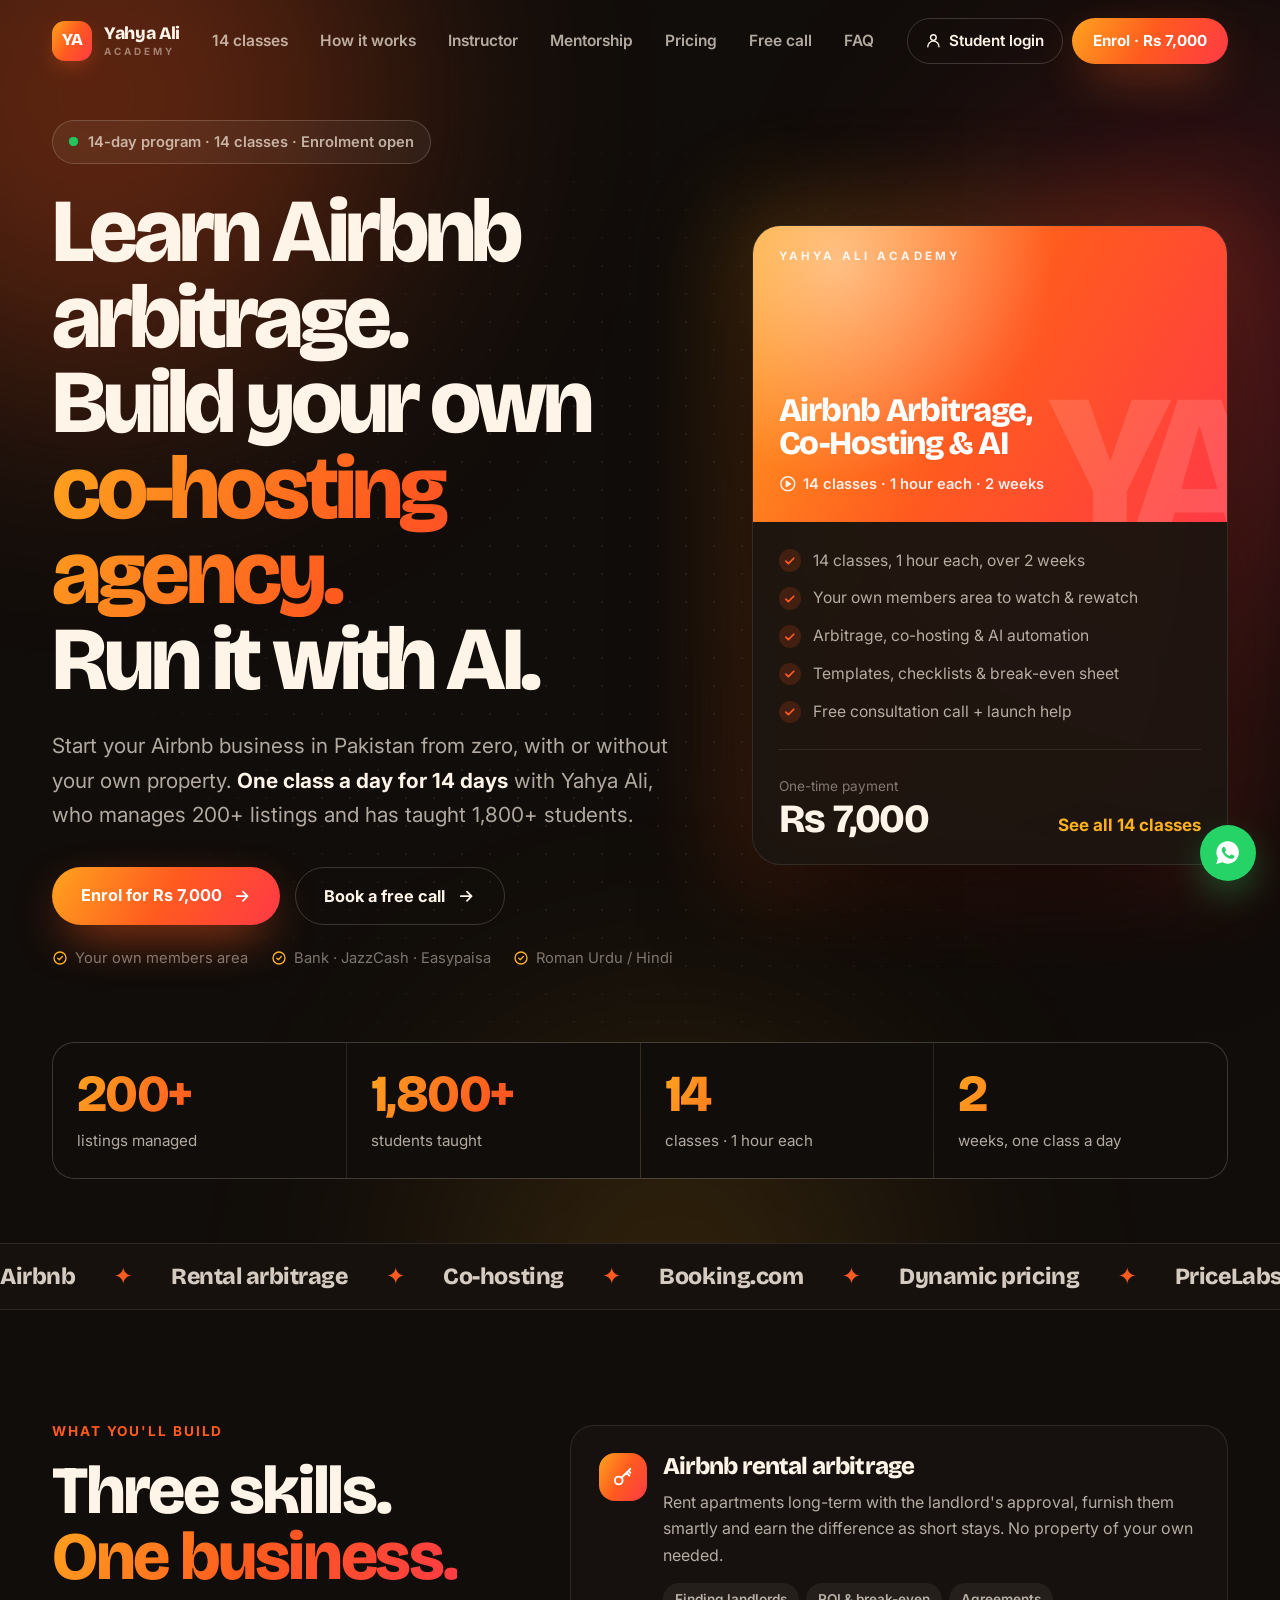
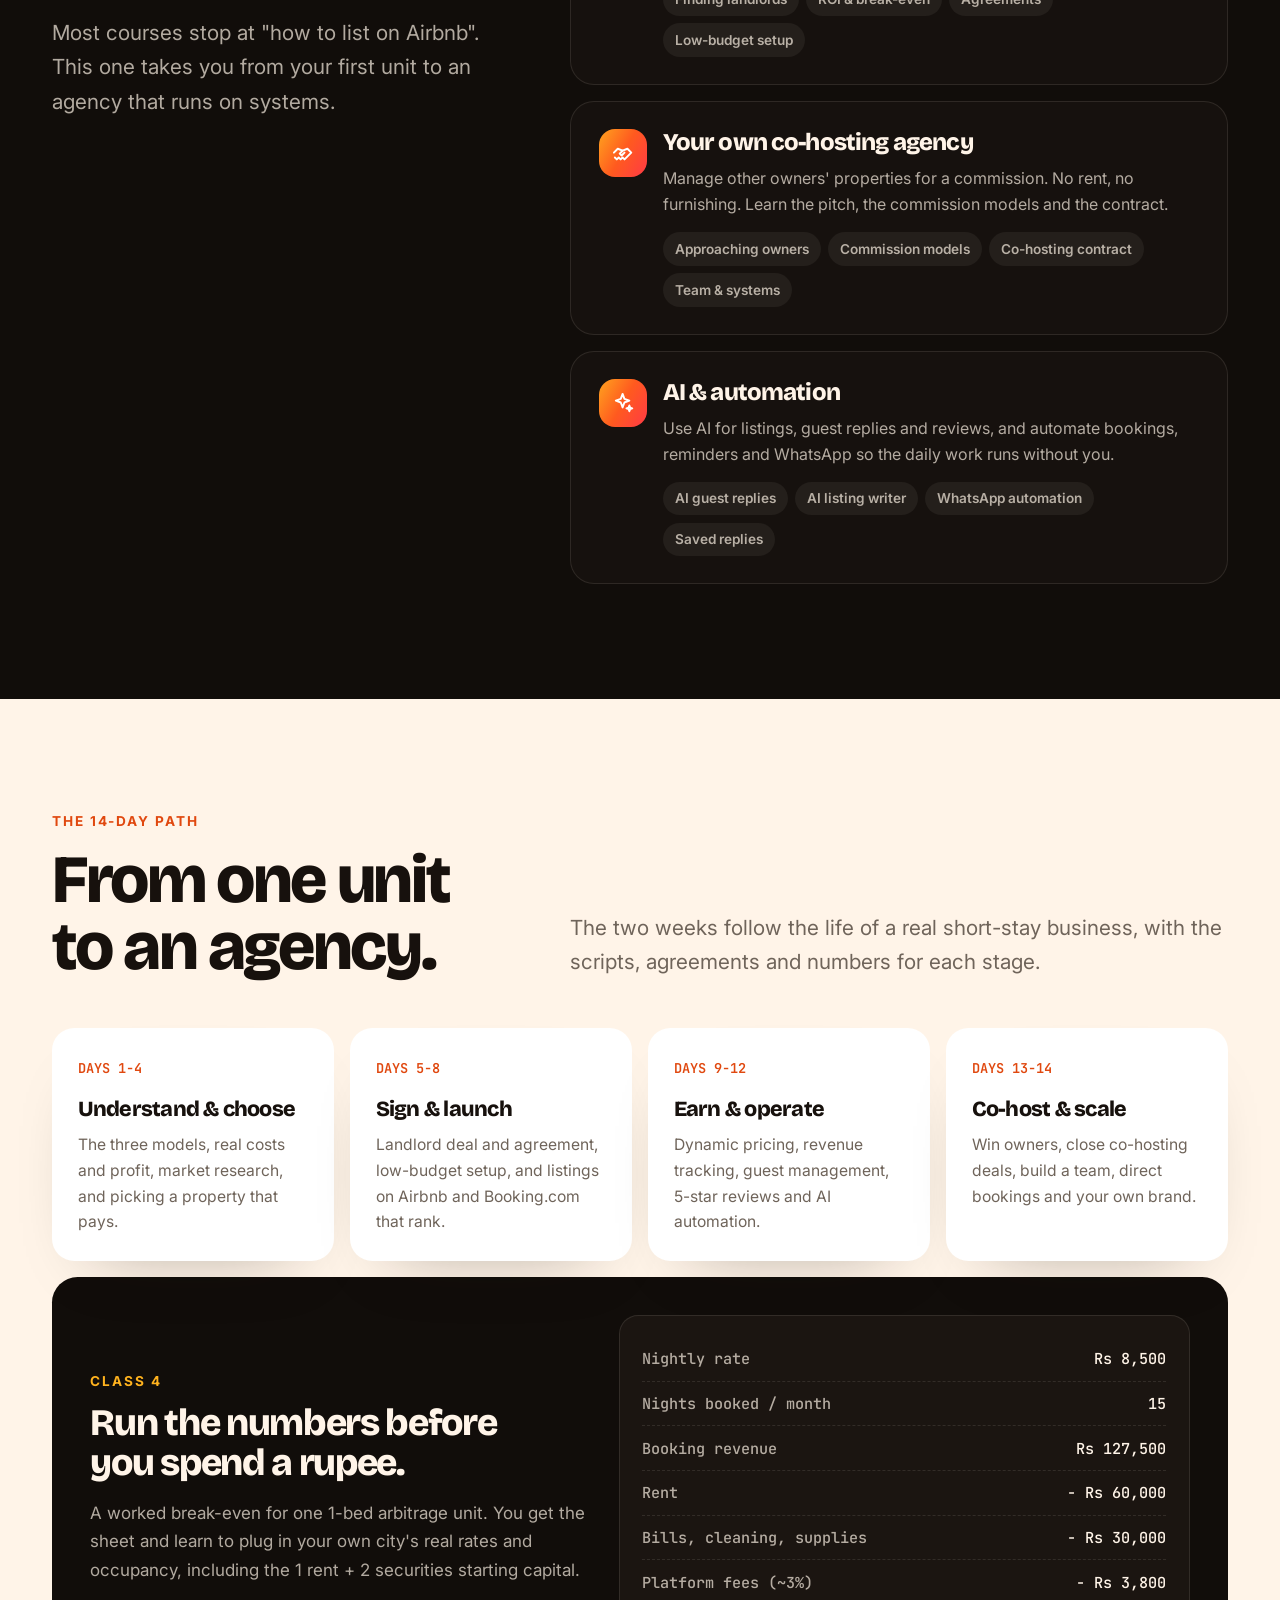
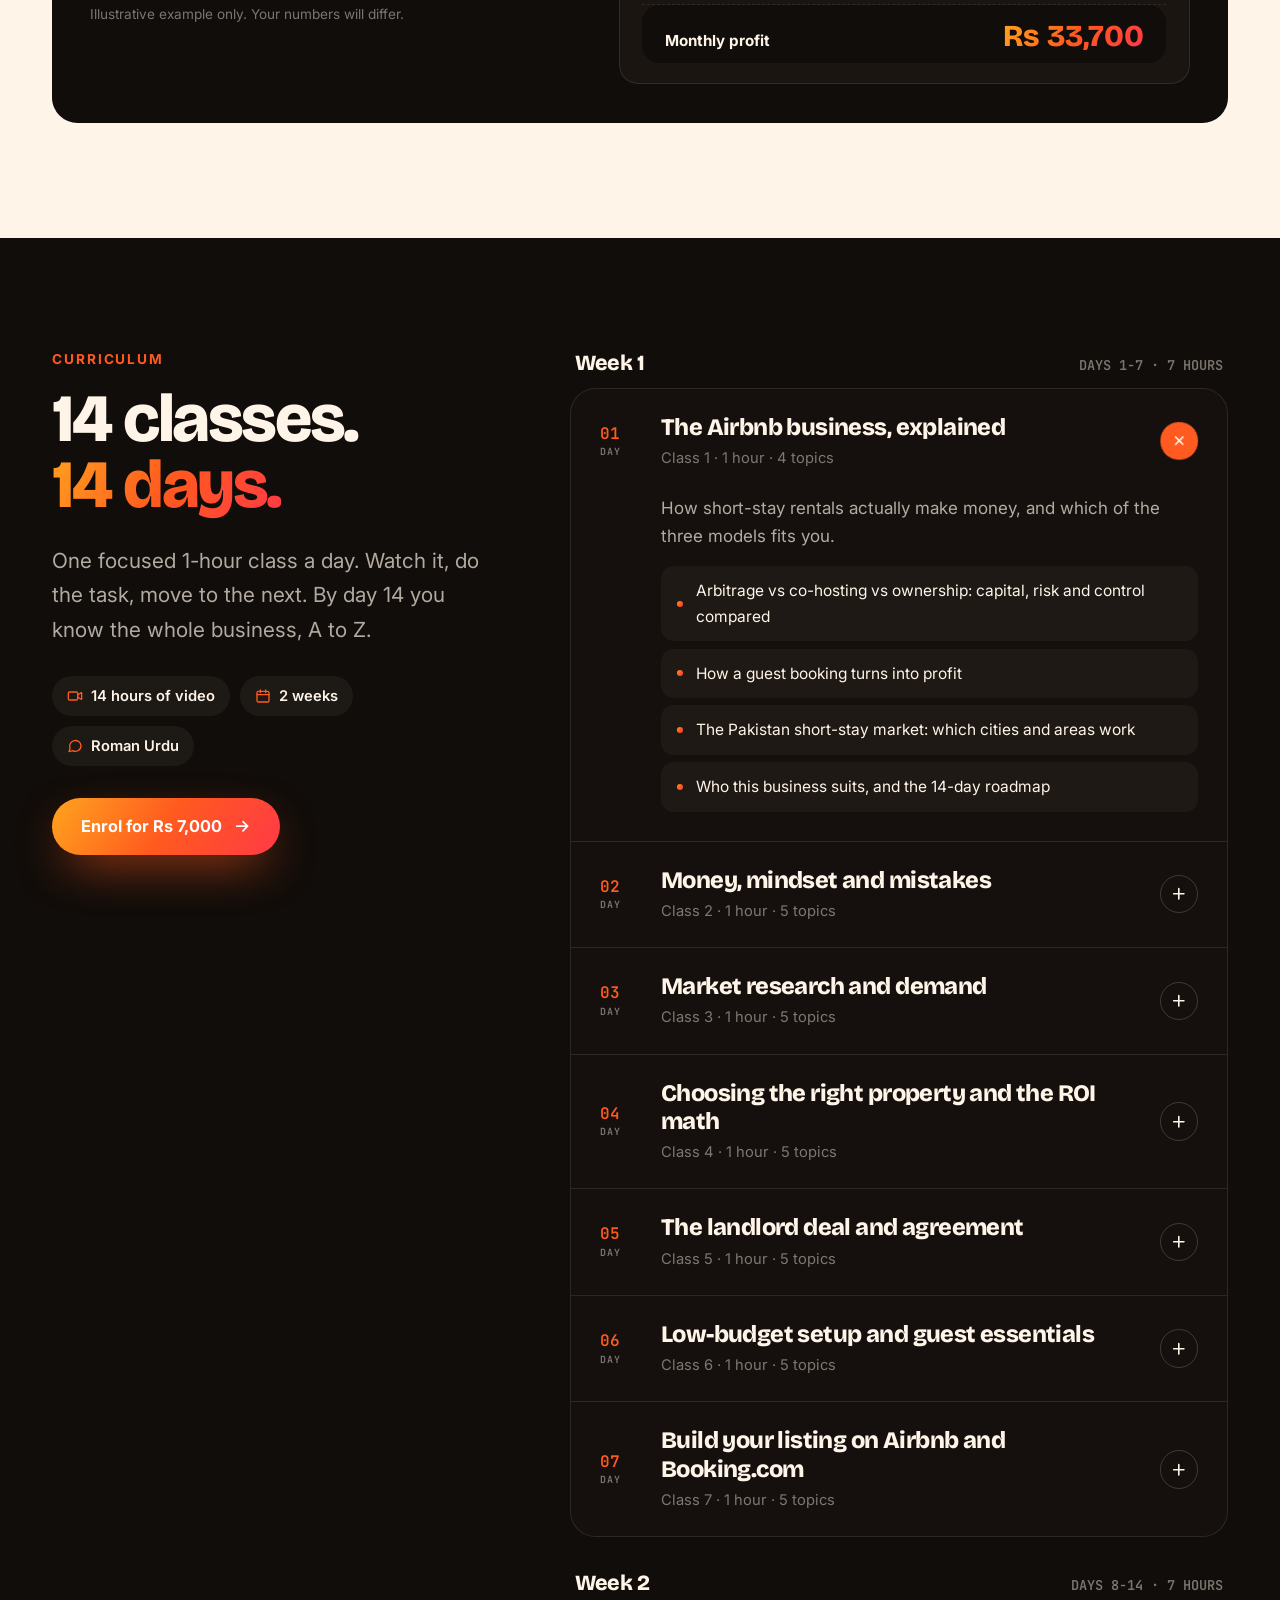
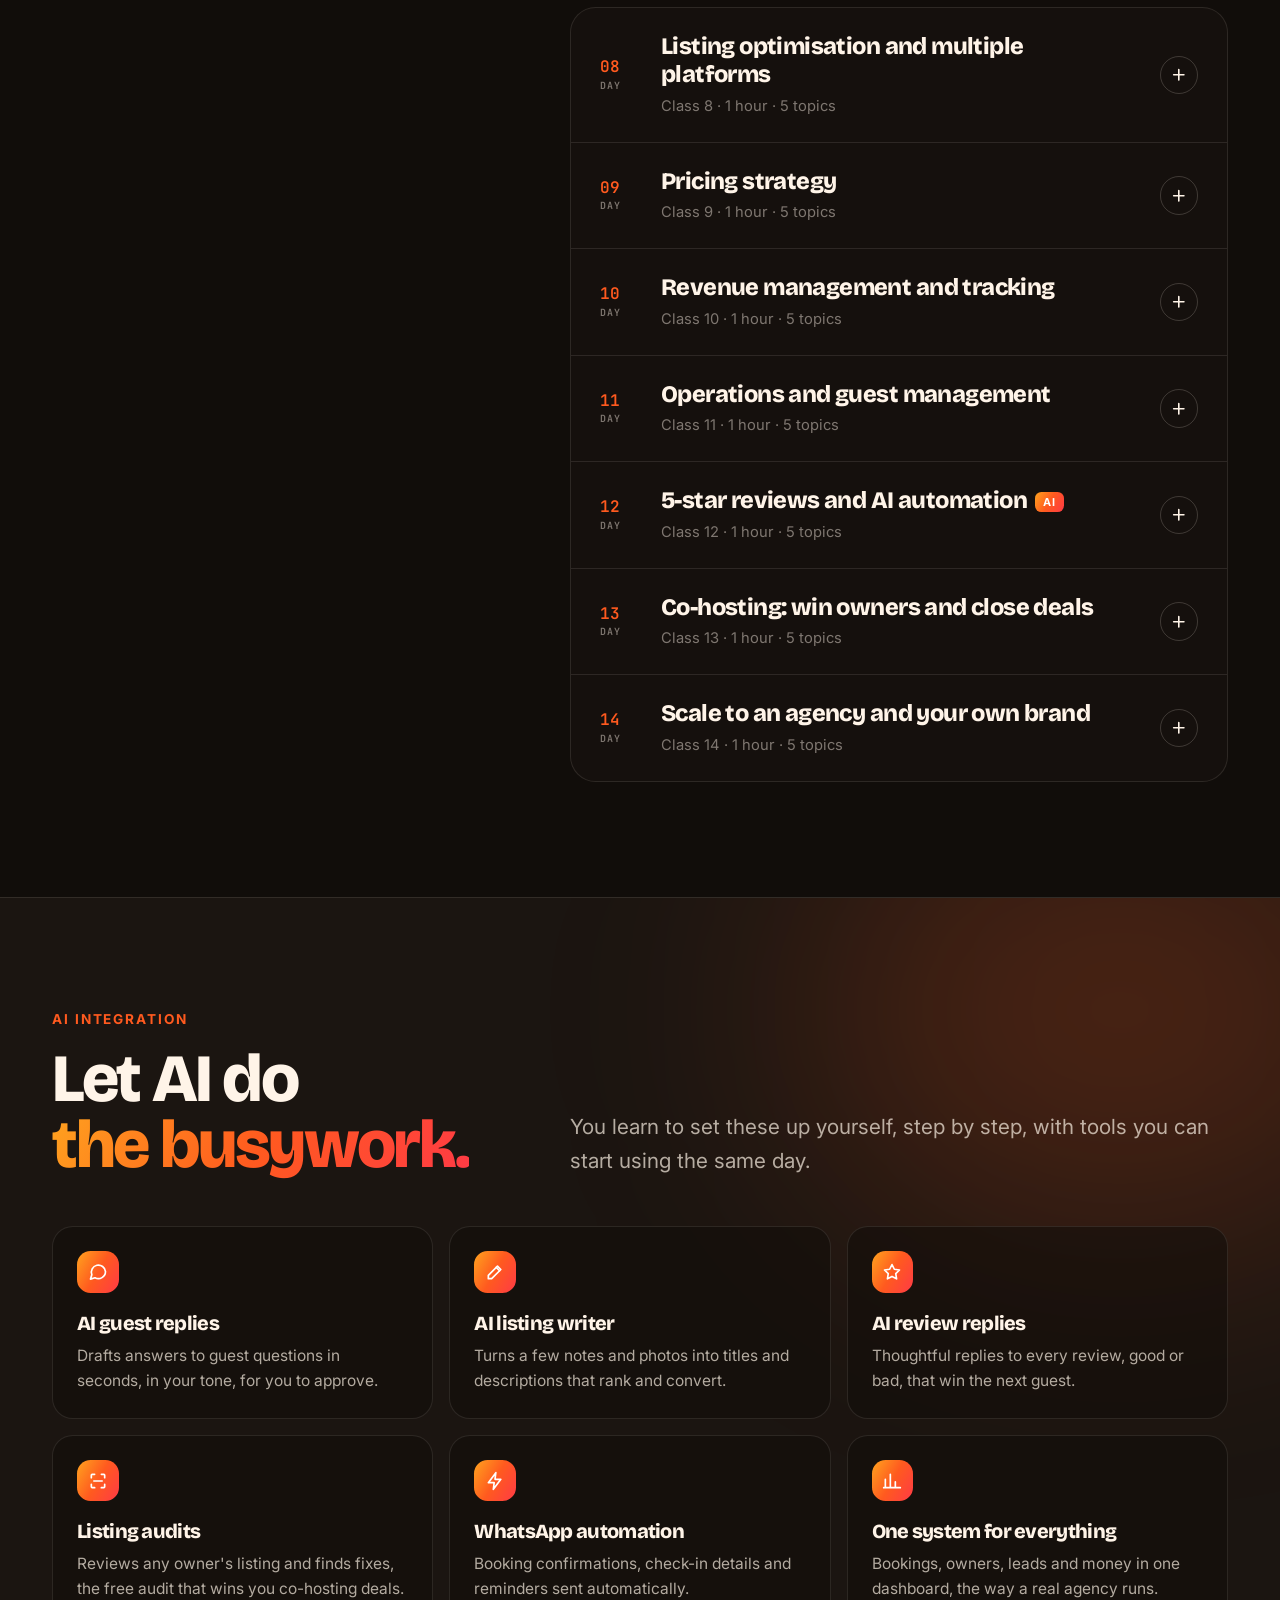
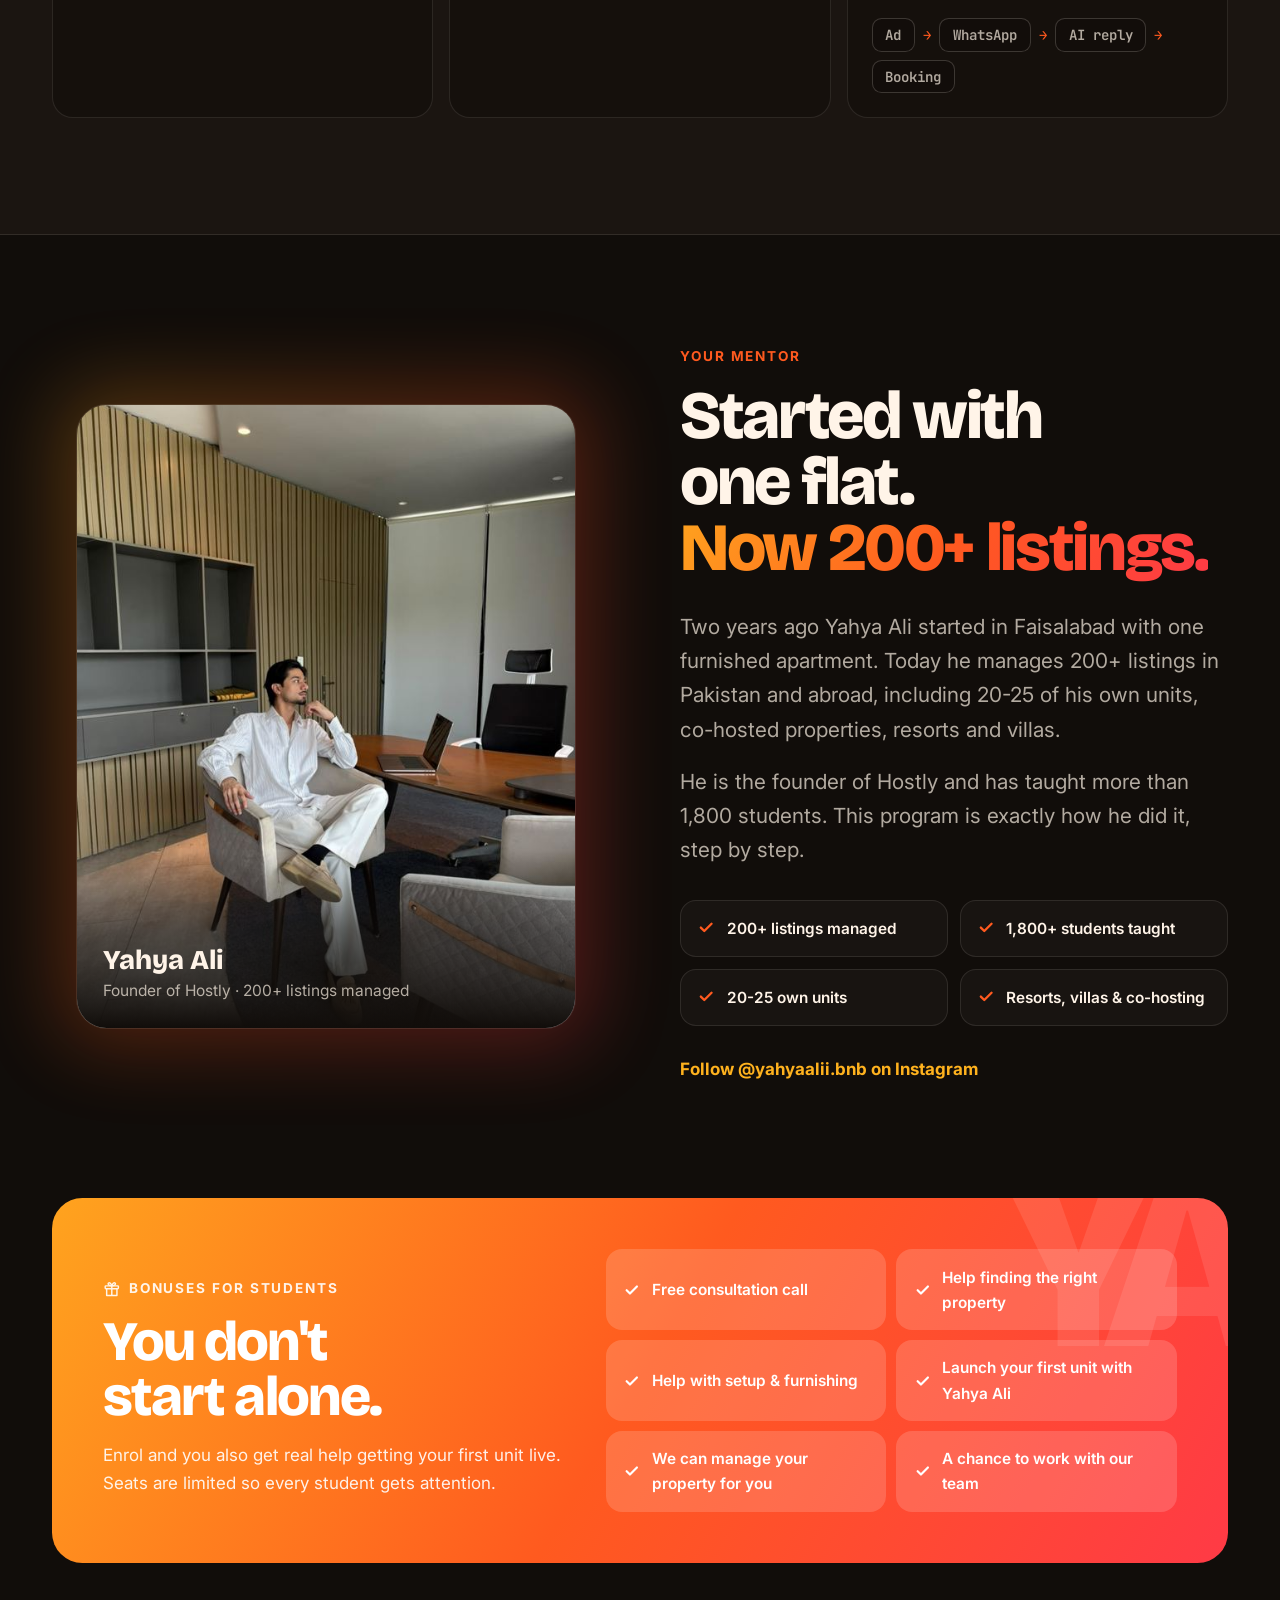
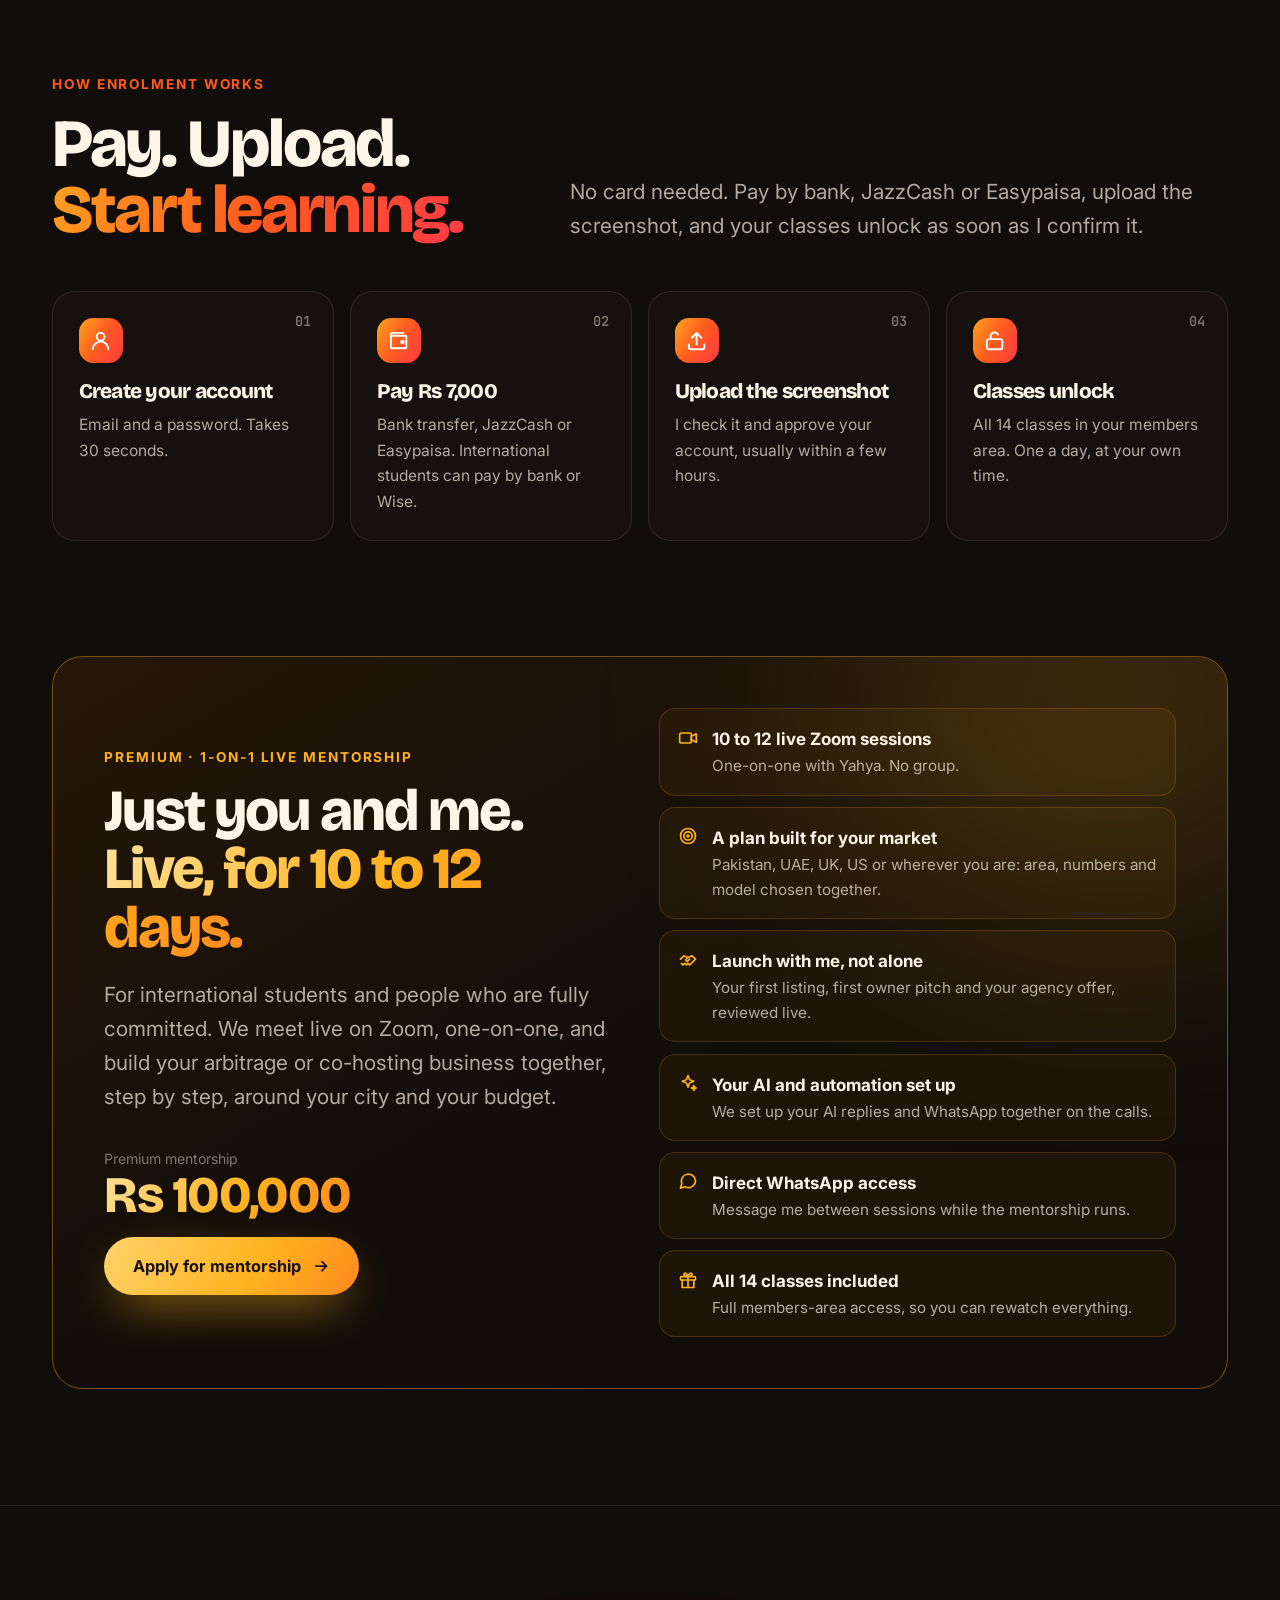
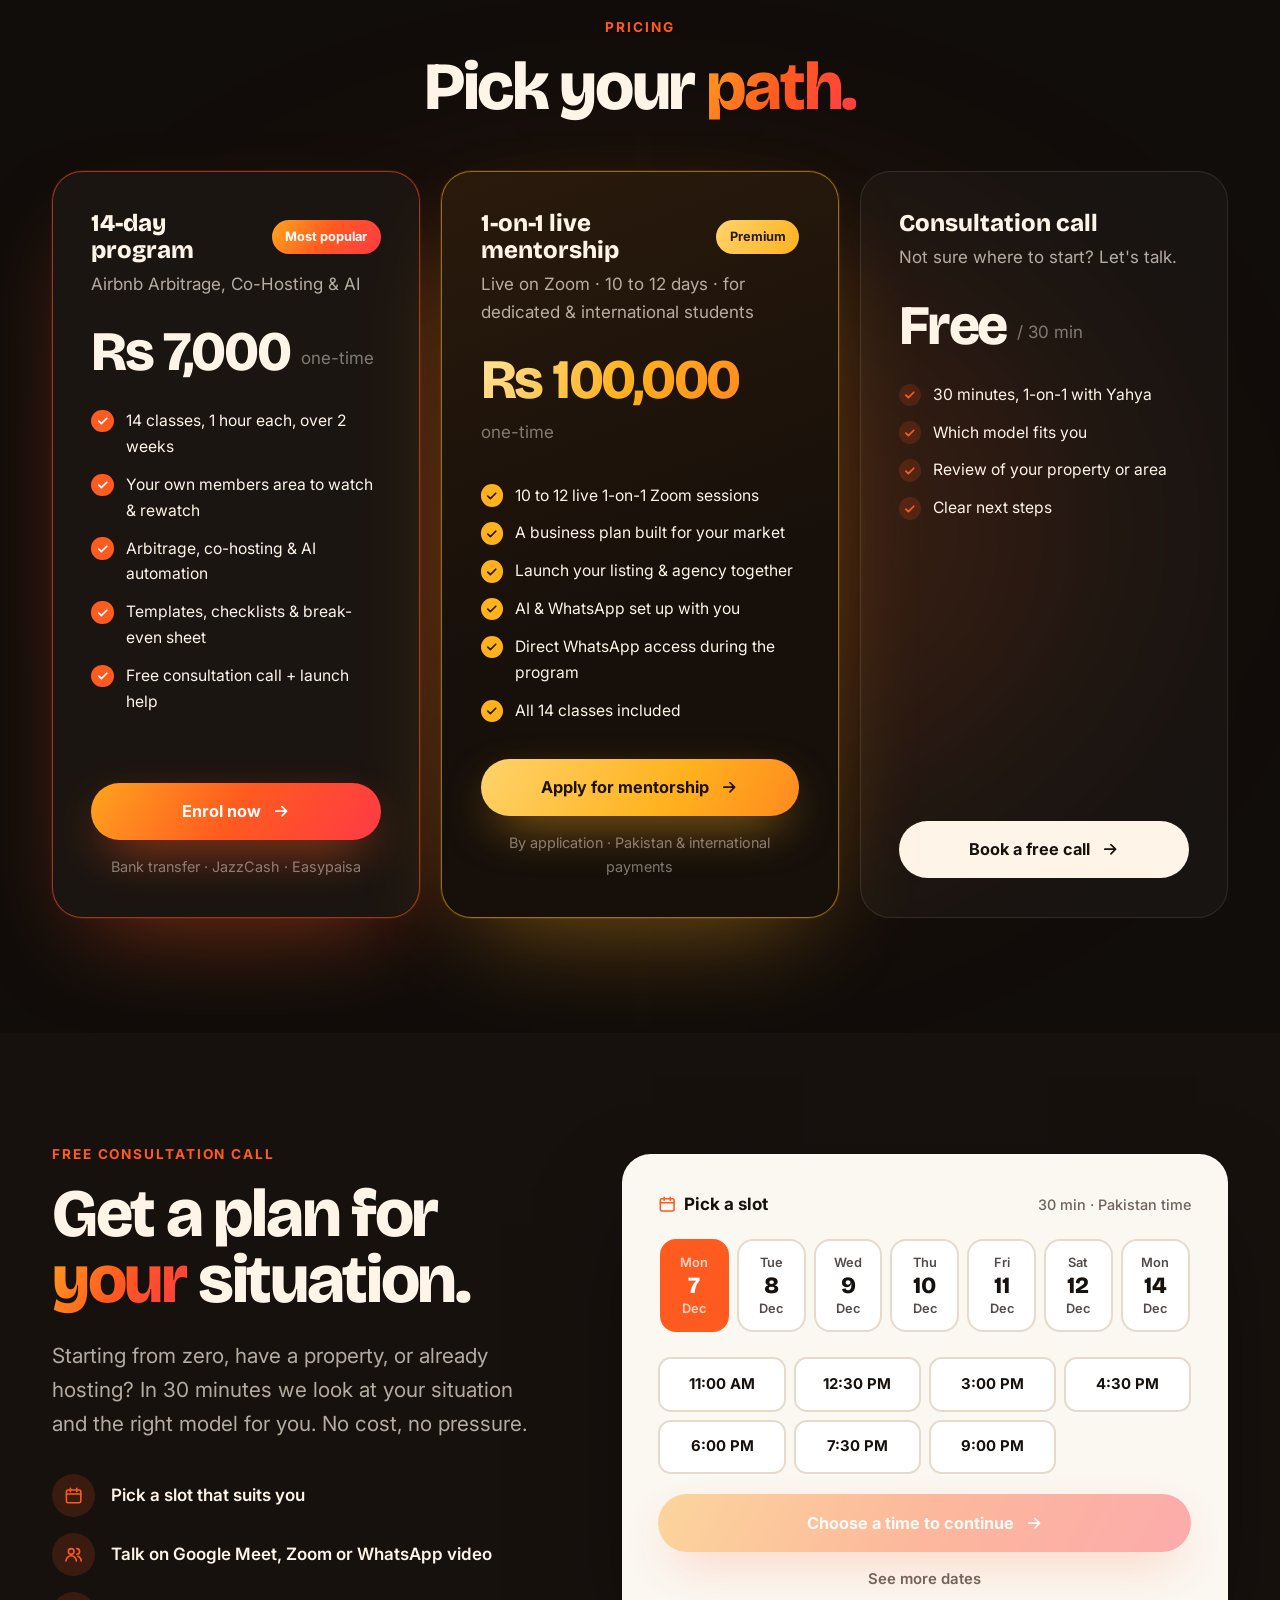
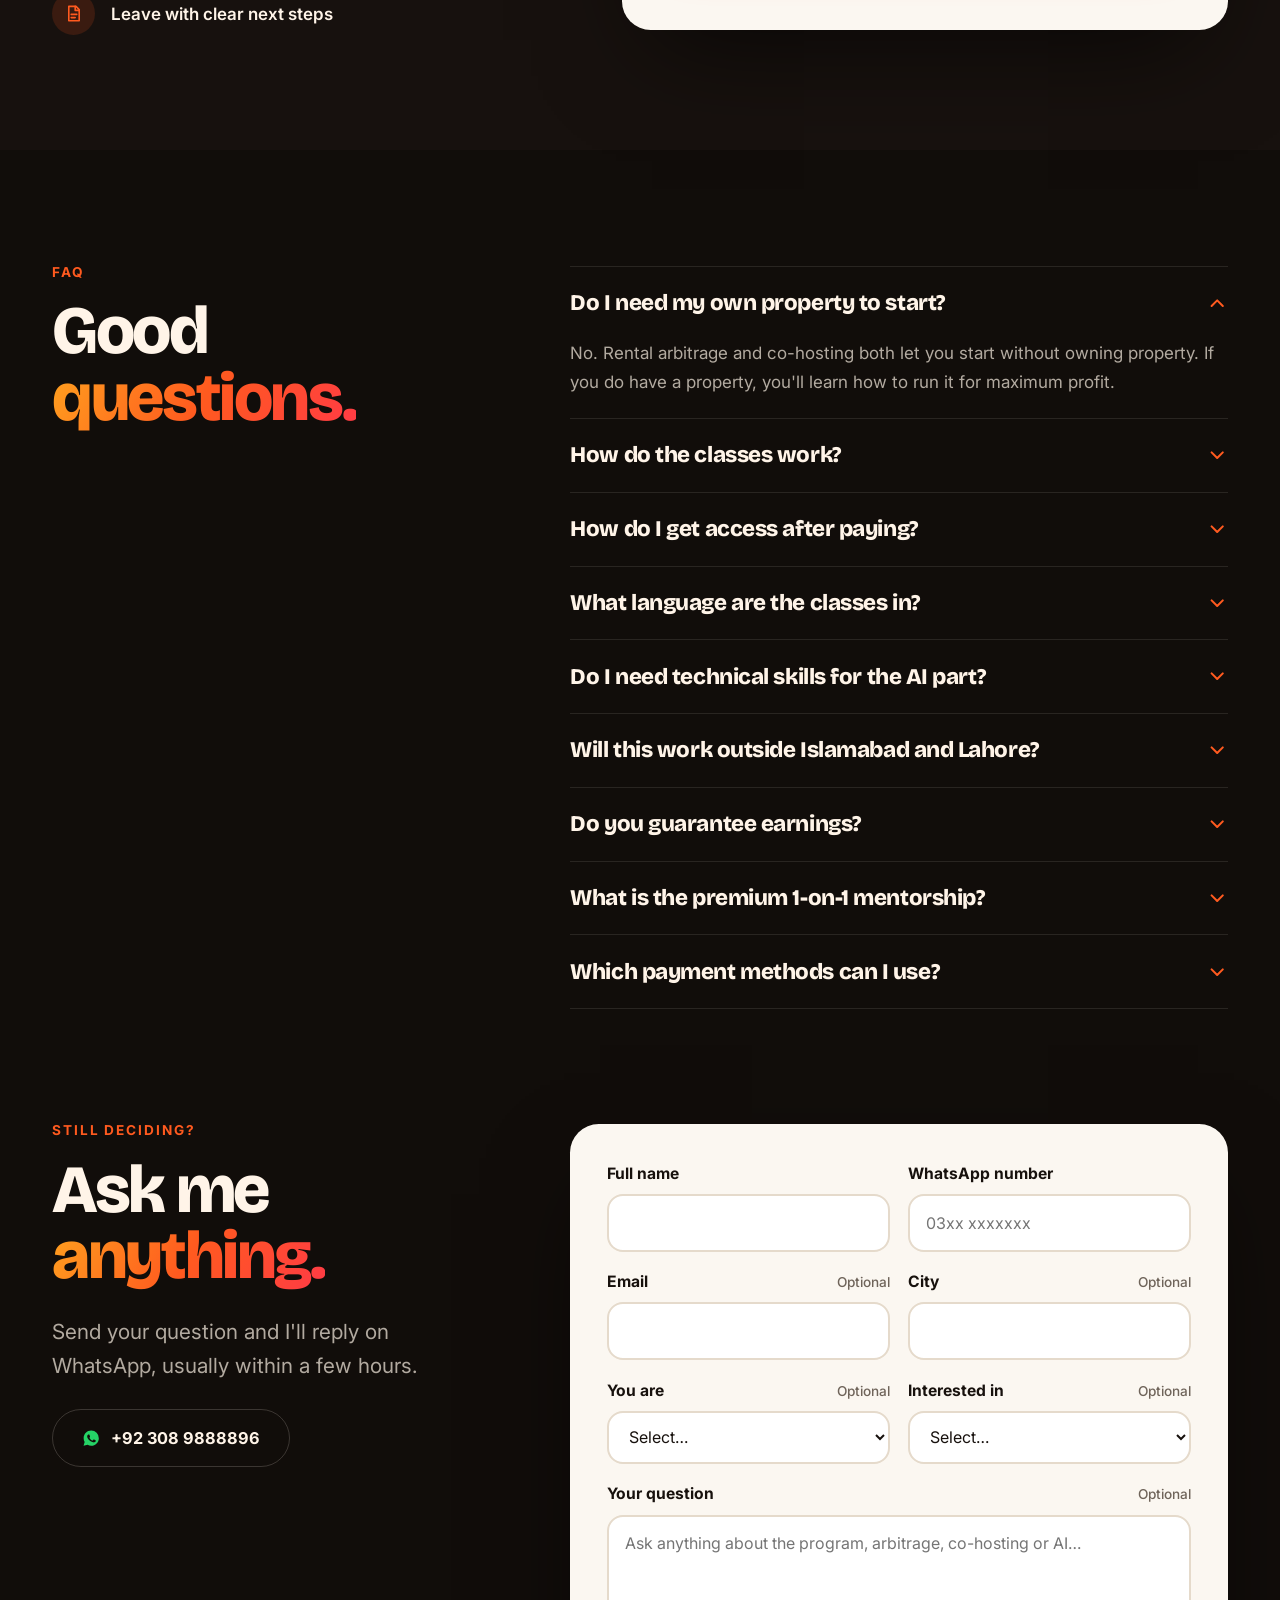
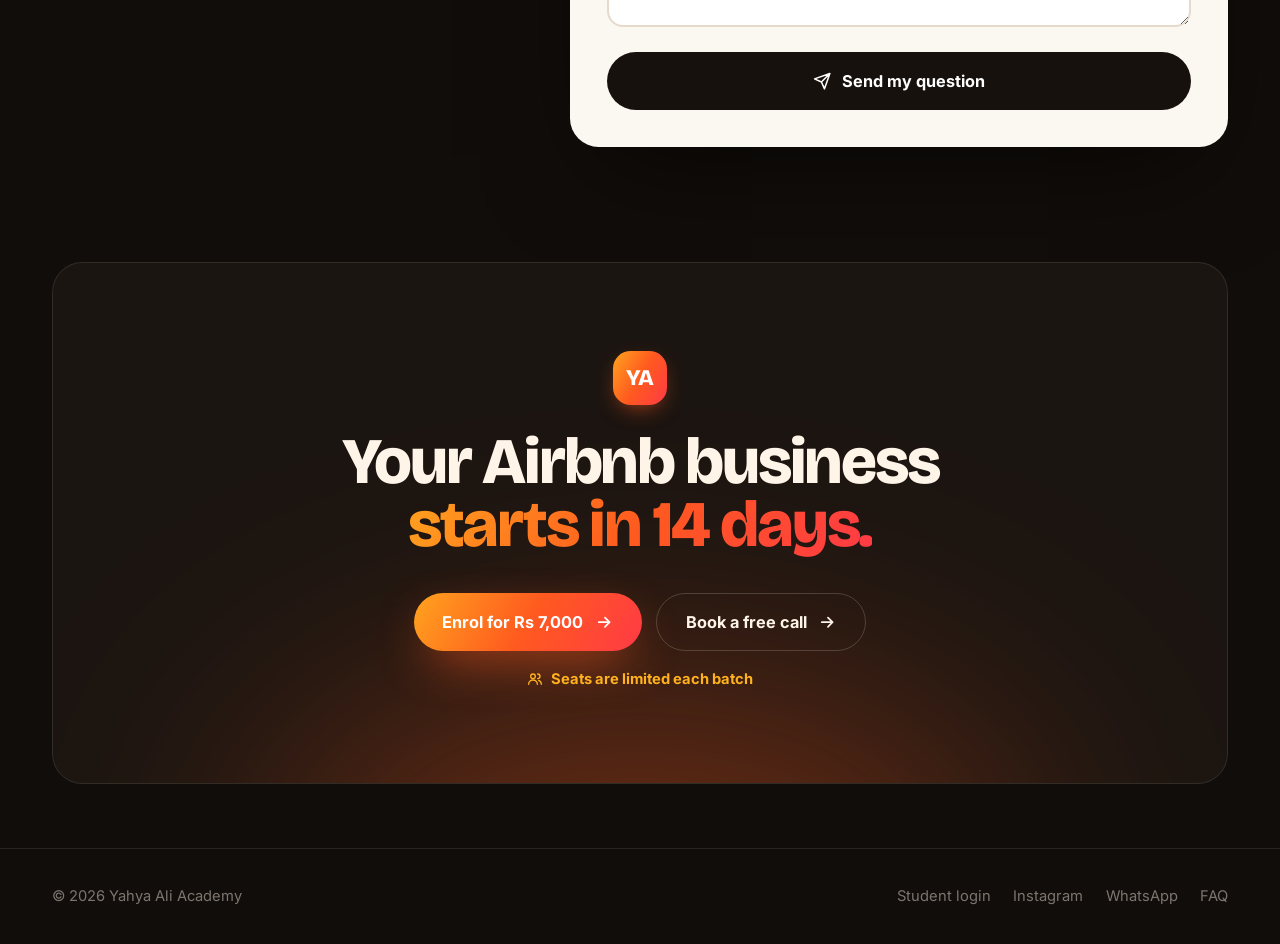
==== index.html @ 82e89401 "Yahya Ali Academy: sales page, student area and admin Co-Authored-By: Claude Opus 5.5 (1M context) <" ====
<!doctype html>
<html lang="en">
<head>
<meta charset="utf-8">
<meta name="viewport" content="width=device-width, initial-scale=1, viewport-fit=cover">
<title>Yahya Ali Academy · Airbnb Arbitrage, Co-Hosting & AI</title>
<meta name="description" content="Learn Airbnb rental arbitrage, build your own co-hosting agency and run it with AI. 14 classes in 14 days with Yahya Ali, who manages 200+ listings and has taught 1,800+ students. Rs 7,000.">
<meta name="theme-color" content="#110d0a">
<meta property="og:title" content="Yahya Ali Academy · Airbnb Arbitrage, Co-Hosting & AI">
<meta property="og:description" content="14 classes in 14 days. Start your Airbnb business from zero, with or without your own property.">
<meta property="og:image" content="assets/img/yahya.jpg">
<link rel="icon" href="data:image/svg+xml,%3Csvg xmlns='http://www.w3.org/2000/svg' viewBox='0 0 64 64'%3E%3Cdefs%3E%3ClinearGradient id='g' x1='0' y1='0' x2='1' y2='1'%3E%3Cstop offset='0' stop-color='%23ffb21e'/%3E%3Cstop offset='.5' stop-color='%23ff5a1f'/%3E%3Cstop offset='1' stop-color='%23ff2d55'/%3E%3C/linearGradient%3E%3C/defs%3E%3Crect width='64' height='64' rx='16' fill='url(%23g)'/%3E%3Ctext x='32' y='42' font-family='Arial' font-weight='800' font-size='28' text-anchor='middle' fill='white'%3EYA%3C/text%3E%3C/svg%3E">
<link rel="preconnect" href="https://fonts.googleapis.com">
<link rel="preconnect" href="https://fonts.gstatic.com" crossorigin>
<link rel="stylesheet" href="https://fonts.googleapis.com/css2?family=Bricolage+Grotesque:opsz,wght@12..96,500;12..96,700;12..96,800&family=Inter:wght@400;500;600;700&family=JetBrains+Mono:wght@500;600&display=swap">
<link rel="stylesheet" href="assets/site.css">
<style>
/* Landing-only additions */
.top-actions{display:flex;align-items:center;gap:.6rem}
.login-link{display:none;align-items:center;gap:.45rem;height:2.9rem;padding:0 1.1rem;border-radius:999px;border:1px solid var(--line-2);font-weight:600;font-size:.95rem;text-decoration:none;color:var(--cream)}
.login-link svg{width:1.05rem;height:1.05rem}
.login-link:hover{border-color:rgba(255,244,232,.5)}
@media(min-width:760px){.login-link{display:inline-flex}}
.cover .cover-img{position:absolute;inset:0;width:100%;height:100%;object-fit:cover;opacity:.32;mix-blend-mode:luminosity}
.seats{display:inline-flex;align-items:center;gap:.5rem;margin-top:1rem;font-weight:700;font-size:.92rem;color:var(--gold)}
.seats svg{width:1rem;height:1rem}

/* Real units gallery */
.gal-sec{padding-block:clamp(4rem,8vw,7rem) 0}
.gal{display:grid;gap:.8rem;margin-top:2.6rem;grid-template-columns:repeat(2,1fr);grid-auto-rows:9.5rem}
@media(min-width:760px){.gal{grid-template-columns:repeat(4,1fr);grid-auto-rows:12rem}}
@media(min-width:1100px){.gal{grid-auto-rows:14rem}}
.gal figure{position:relative;margin:0;overflow:hidden;border-radius:1.2rem;border:1px solid var(--line);background:linear-gradient(135deg,#2a1d14,#1b1511)}
.gal figure::after{content:"";position:absolute;inset:0;background:linear-gradient(to top,rgba(17,13,10,.55),transparent 45%);pointer-events:none}
.gal img{width:100%;height:100%;object-fit:cover;transition:transform 1.2s cubic-bezier(.16,1,.3,1)}
.gal figure:hover img{transform:scale(1.05)}
.gal .big{grid-column:span 2;grid-row:span 2}
.gal .tall{grid-row:span 2}
.gal-note{display:flex;flex-wrap:wrap;gap:.6rem 1.6rem;margin-top:1.4rem;color:var(--cream-faint);font-size:.95rem}
.gal-note span{display:flex;align-items:center;gap:.45rem}
.gal-note svg{width:1rem;height:1rem;color:var(--ember)}

/* How enrolment works */
.flow4{display:grid;gap:1rem;margin-top:3rem;counter-reset:s}
@media(min-width:760px){.flow4{grid-template-columns:repeat(2,1fr)}}
@media(min-width:1100px){.flow4{grid-template-columns:repeat(4,1fr)}}
.flow4 article{position:relative;border:1px solid var(--line);border-radius:1.4rem;padding:1.6rem;background:rgba(27,21,17,.6)}
.flow4 .ico{width:2.8rem;height:2.8rem;border-radius:.9rem}
.flow4 .k{position:absolute;right:1.4rem;top:1.4rem;font:600 .85rem/1 var(--mono);color:var(--cream-faint)}
.flow4 h3{margin-top:1.1rem;font-size:1.3rem;line-height:1.15}
.flow4 p{margin-top:.5rem;color:var(--cream-dim);font-size:.97rem}

/* 14-class curriculum */
.week-h{display:flex;align-items:baseline;justify-content:space-between;gap:1rem;margin:0 0 .8rem;padding:0 .3rem}
.week-h b{font:800 1.35rem/1 var(--display);letter-spacing:-.02em}
.week-h span{font:600 .85rem/1 var(--mono);color:var(--cream-faint)}
.mods+.week-h{margin-top:2.2rem}
.mod-n small{display:block;margin-top:.35rem;font:600 .62rem/1 var(--mono);letter-spacing:.08em;color:var(--cream-faint)}

.plan .amt .free{font:800 clamp(2.7rem,2.2rem + 1.6vw,3.7rem)/.95 var(--display);letter-spacing:-.04em}
</style>
</head>
<body>
<svg width="0" height="0" style="position:absolute" aria-hidden="true">
  <symbol id="i-arrow" viewBox="0 0 24 24" fill="none" stroke="currentColor" stroke-width="2.2" stroke-linecap="round" stroke-linejoin="round"><path d="M5 12h14M13 6l6 6-6 6"/></symbol>
  <symbol id="i-left" viewBox="0 0 24 24" fill="none" stroke="currentColor" stroke-width="2.2" stroke-linecap="round" stroke-linejoin="round"><path d="M19 12H5M11 18l-6-6 6-6"/></symbol>
  <symbol id="i-check" viewBox="0 0 24 24" fill="none" stroke="currentColor" stroke-width="3" stroke-linecap="round" stroke-linejoin="round"><path d="M5 12.5l4.5 4.5L19 7.5"/></symbol>
  <symbol id="i-badge" viewBox="0 0 24 24" fill="none" stroke="currentColor" stroke-width="2" stroke-linecap="round" stroke-linejoin="round"><circle cx="12" cy="12" r="9"/><path d="M8.5 12.2l2.4 2.4 4.6-4.8"/></symbol>
  <symbol id="i-play" viewBox="0 0 24 24" fill="none" stroke="currentColor" stroke-width="2" stroke-linecap="round" stroke-linejoin="round"><circle cx="12" cy="12" r="9.5"/><path d="M10 8.5l5.5 3.5-5.5 3.5z" fill="currentColor"/></symbol>
  <symbol id="i-plus" viewBox="0 0 24 24" fill="none" stroke="currentColor" stroke-width="2.2" stroke-linecap="round"><path d="M12 5v14M5 12h14"/></symbol>
  <symbol id="i-down" viewBox="0 0 24 24" fill="none" stroke="currentColor" stroke-width="2.2" stroke-linecap="round" stroke-linejoin="round"><path d="M6 9l6 6 6-6"/></symbol>
  <symbol id="i-x" viewBox="0 0 24 24" fill="none" stroke="currentColor" stroke-width="2.2" stroke-linecap="round"><path d="M6 6l12 12M18 6L6 18"/></symbol>
  <symbol id="i-key" viewBox="0 0 24 24" fill="none" stroke="currentColor" stroke-width="2" stroke-linecap="round" stroke-linejoin="round"><circle cx="8" cy="15" r="4"/><path d="M10.8 12.2L20 3M16 7l3 3M18 5l2 2"/></symbol>
  <symbol id="i-hand" viewBox="0 0 24 24" fill="none" stroke="currentColor" stroke-width="2" stroke-linecap="round" stroke-linejoin="round"><path d="M3 11l4-4 5 2 5-2 4 4-7 7-2-2-2 2-2-2-2 2-2-2"/><path d="M12 9l-3 3 2 2 3-3"/></symbol>
  <symbol id="i-spark" viewBox="0 0 24 24" fill="none" stroke="currentColor" stroke-width="2" stroke-linecap="round" stroke-linejoin="round"><path d="M12 3l1.9 5.1L19 10l-5.1 1.9L12 17l-1.9-5.1L5 10l5.1-1.9z"/><path d="M19 15l.8 2.2L22 18l-2.2.8L19 21l-.8-2.2L16 18l2.2-.8z"/></symbol>
  <symbol id="i-chat" viewBox="0 0 24 24" fill="none" stroke="currentColor" stroke-width="2" stroke-linecap="round" stroke-linejoin="round"><path d="M21 11.5a8.5 8.5 0 01-12.6 7.4L3 20.5l1.6-5.2A8.5 8.5 0 1121 11.5z"/></symbol>
  <symbol id="i-pen" viewBox="0 0 24 24" fill="none" stroke="currentColor" stroke-width="2" stroke-linecap="round" stroke-linejoin="round"><path d="M4 20h4L19 9l-4-4L4 16z"/><path d="M13.5 6.5l4 4"/></symbol>
  <symbol id="i-scan" viewBox="0 0 24 24" fill="none" stroke="currentColor" stroke-width="2" stroke-linecap="round" stroke-linejoin="round"><path d="M4 8V5a1 1 0 011-1h3M16 4h3a1 1 0 011 1v3M20 16v3a1 1 0 01-1 1h-3M8 20H5a1 1 0 01-1-1v-3"/><path d="M7 12h10"/></symbol>
  <symbol id="i-target" viewBox="0 0 24 24" fill="none" stroke="currentColor" stroke-width="2" stroke-linecap="round" stroke-linejoin="round"><circle cx="12" cy="12" r="9"/><circle cx="12" cy="12" r="5"/><circle cx="12" cy="12" r="1.2" fill="currentColor"/></symbol>
  <symbol id="i-chart" viewBox="0 0 24 24" fill="none" stroke="currentColor" stroke-width="2" stroke-linecap="round" stroke-linejoin="round"><path d="M4 20V10M10 20V4M16 20v-7M22 20H2"/></symbol>
  <symbol id="i-bolt" viewBox="0 0 24 24" fill="none" stroke="currentColor" stroke-width="2" stroke-linecap="round" stroke-linejoin="round"><path d="M13 2L4 14h7l-1 8 9-12h-7z"/></symbol>
  <symbol id="i-cal" viewBox="0 0 24 24" fill="none" stroke="currentColor" stroke-width="2" stroke-linecap="round" stroke-linejoin="round"><rect x="3" y="5" width="18" height="16" rx="2"/><path d="M3 10h18M8 3v4M16 3v4"/></symbol>
  <symbol id="i-users" viewBox="0 0 24 24" fill="none" stroke="currentColor" stroke-width="2" stroke-linecap="round" stroke-linejoin="round"><circle cx="9" cy="8" r="3.5"/><path d="M2.5 20a6.5 6.5 0 0113 0M16 4.5a3.5 3.5 0 010 7M21.5 20a6.5 6.5 0 00-4-6"/></symbol>
  <symbol id="i-note" viewBox="0 0 24 24" fill="none" stroke="currentColor" stroke-width="2" stroke-linecap="round" stroke-linejoin="round"><path d="M6 3h9l4 4v14H6z"/><path d="M14 3v5h5M9 13h7M9 17h5"/></symbol>
  <symbol id="i-gift" viewBox="0 0 24 24" fill="none" stroke="currentColor" stroke-width="2" stroke-linecap="round" stroke-linejoin="round"><rect x="3" y="8" width="18" height="4" rx="1"/><path d="M5 12v9h14v-9M12 8v13M12 8S10.5 3 8 4s0 4 4 4zm0 0s1.5-5 4-4 0 4-4 4z"/></symbol>
  <symbol id="i-video" viewBox="0 0 24 24" fill="none" stroke="currentColor" stroke-width="2" stroke-linecap="round" stroke-linejoin="round"><rect x="2" y="6" width="14" height="12" rx="2"/><path d="M16 10l6-3v10l-6-3z"/></symbol>
  <symbol id="i-layers" viewBox="0 0 24 24" fill="none" stroke="currentColor" stroke-width="2" stroke-linecap="round" stroke-linejoin="round"><path d="M12 3l9 5-9 5-9-5z"/><path d="M3 13l9 5 9-5"/></symbol>
  <symbol id="i-inf" viewBox="0 0 24 24" fill="none" stroke="currentColor" stroke-width="2.2" stroke-linecap="round" stroke-linejoin="round"><path d="M12 12c-2-2.7-3.6-4-5.5-4a4 4 0 000 8c1.9 0 3.5-1.3 5.5-4zm0 0c2 2.7 3.6 4 5.5 4a4 4 0 000-8c-1.9 0-3.5 1.3-5.5 4z"/></symbol>
  <symbol id="i-bank" viewBox="0 0 24 24" fill="none" stroke="currentColor" stroke-width="2" stroke-linecap="round" stroke-linejoin="round"><path d="M3 10l9-6 9 6M5 10v8M9.5 10v8M14.5 10v8M19 10v8M3 21h18"/></symbol>
  <symbol id="i-phone" viewBox="0 0 24 24" fill="none" stroke="currentColor" stroke-width="2" stroke-linecap="round" stroke-linejoin="round"><rect x="6" y="2.5" width="12" height="19" rx="2.5"/><path d="M11 18h2"/></symbol>
  <symbol id="i-wallet" viewBox="0 0 24 24" fill="none" stroke="currentColor" stroke-width="2" stroke-linecap="round" stroke-linejoin="round"><path d="M4 7h15a1 1 0 011 1v11a1 1 0 01-1 1H5a1 1 0 01-1-1V6a2 2 0 012-2h11"/><circle cx="16" cy="13.5" r="1.3" fill="currentColor"/></symbol>
  <symbol id="i-shield" viewBox="0 0 24 24" fill="none" stroke="currentColor" stroke-width="2" stroke-linecap="round" stroke-linejoin="round"><path d="M12 3l8 3v6c0 4.5-3.4 8-8 9-4.6-1-8-4.5-8-9V6z"/><path d="M8.5 12l2.5 2.5 4.5-5"/></symbol>
  <symbol id="i-clock" viewBox="0 0 24 24" fill="none" stroke="currentColor" stroke-width="2" stroke-linecap="round" stroke-linejoin="round"><circle cx="12" cy="12" r="9"/><path d="M12 7v5l3 2"/></symbol>
  <symbol id="i-send" viewBox="0 0 24 24" fill="none" stroke="currentColor" stroke-width="2" stroke-linecap="round" stroke-linejoin="round"><path d="M22 2L11 13M22 2l-7 20-4-9-9-4z"/></symbol>
  <symbol id="i-wa" viewBox="0 0 24 24" fill="currentColor"><path d="M12.04 2C6.58 2 2.13 6.45 2.13 11.91c0 1.75.46 3.45 1.32 4.95L2.05 22l5.25-1.38a9.9 9.9 0 004.74 1.21h.01c5.46 0 9.91-4.45 9.91-9.91A9.87 9.87 0 0012.04 2zm5.8 14.04c-.24.68-1.42 1.32-1.96 1.37-.5.05-.97.24-3.28-.68-2.78-1.1-4.55-3.95-4.69-4.13-.13-.18-1.12-1.49-1.12-2.85s.71-2.02.97-2.3c.25-.27.55-.34.73-.34l.53.01c.17 0 .4-.06.62.48.24.56.8 1.94.87 2.08.07.14.12.3.02.48-.09.18-.14.3-.27.46-.14.16-.29.36-.41.48-.14.14-.28.29-.12.56.16.28.71 1.17 1.53 1.9 1.05.94 1.94 1.23 2.21 1.37.28.14.44.12.6-.07.16-.18.69-.81.88-1.09.18-.28.37-.23.62-.14.25.09 1.6.76 1.88.9.28.14.46.2.53.32.07.12.07.68-.17 1.36z"/></symbol>
  <symbol id="i-lock" viewBox="0 0 24 24" fill="none" stroke="currentColor" stroke-width="2" stroke-linecap="round" stroke-linejoin="round"><rect x="4" y="10.5" width="16" height="10.5" rx="2.2"/><path d="M8 10.5V7.5a4 4 0 018 0v3"/></symbol>
  <symbol id="i-unlock" viewBox="0 0 24 24" fill="none" stroke="currentColor" stroke-width="2" stroke-linecap="round" stroke-linejoin="round"><rect x="4" y="10.5" width="16" height="10.5" rx="2.2"/><path d="M8 10.5V7.5a4 4 0 017.6-1.7"/></symbol>
  <symbol id="i-out" viewBox="0 0 24 24" fill="none" stroke="currentColor" stroke-width="2" stroke-linecap="round" stroke-linejoin="round"><path d="M15 4h3a2 2 0 012 2v12a2 2 0 01-2 2h-3M10 16l-4-4 4-4M6 12h10"/></symbol>
  <symbol id="i-upload" viewBox="0 0 24 24" fill="none" stroke="currentColor" stroke-width="2" stroke-linecap="round" stroke-linejoin="round"><path d="M12 16V4M7 9l5-5 5 5M4 16v3a2 2 0 002 2h12a2 2 0 002-2v-3"/></symbol>
  <symbol id="i-user" viewBox="0 0 24 24" fill="none" stroke="currentColor" stroke-width="2" stroke-linecap="round" stroke-linejoin="round"><circle cx="12" cy="8" r="4"/><path d="M4 21a8 8 0 0116 0"/></symbol>
  <symbol id="i-image" viewBox="0 0 24 24" fill="none" stroke="currentColor" stroke-width="2" stroke-linecap="round" stroke-linejoin="round"><rect x="3" y="4" width="18" height="16" rx="2"/><circle cx="9" cy="10" r="2"/><path d="M21 16l-5-5-8 9"/></symbol>
  <symbol id="i-eye" viewBox="0 0 24 24" fill="none" stroke="currentColor" stroke-width="2" stroke-linecap="round" stroke-linejoin="round"><path d="M2 12s3.6-7 10-7 10 7 10 7-3.6 7-10 7S2 12 2 12z"/><circle cx="12" cy="12" r="3"/></symbol>
  <symbol id="i-mail" viewBox="0 0 24 24" fill="none" stroke="currentColor" stroke-width="2" stroke-linecap="round" stroke-linejoin="round"><rect x="3" y="5" width="18" height="14" rx="2"/><path d="M3 7l9 6 9-6"/></symbol>
  <symbol id="i-star" viewBox="0 0 24 24" fill="none" stroke="currentColor" stroke-width="2" stroke-linecap="round" stroke-linejoin="round"><path d="M12 3l2.8 5.7 6.2.9-4.5 4.4 1 6.2L12 17.3 6.5 20.2l1-6.2L3 9.6l6.2-.9z"/></symbol>
  <symbol id="i-home" viewBox="0 0 24 24" fill="none" stroke="currentColor" stroke-width="2" stroke-linecap="round" stroke-linejoin="round"><path d="M3 11l9-7 9 7M5 9.5V20h14V9.5"/></symbol>
  <symbol id="i-refresh" viewBox="0 0 24 24" fill="none" stroke="currentColor" stroke-width="2" stroke-linecap="round" stroke-linejoin="round"><path d="M20 11a8 8 0 10-2.3 5.7M20 4v7h-7"/></symbol>
  <symbol id="i-link" viewBox="0 0 24 24" fill="none" stroke="currentColor" stroke-width="2" stroke-linecap="round" stroke-linejoin="round"><path d="M10 14a4.5 4.5 0 006.4 0l3-3a4.5 4.5 0 00-6.4-6.4l-1 1M14 10a4.5 4.5 0 00-6.4 0l-3 3a4.5 4.5 0 006.4 6.4l1-1"/></symbol>
  <symbol id="i-pin" viewBox="0 0 24 24" fill="none" stroke="currentColor" stroke-width="2" stroke-linecap="round" stroke-linejoin="round"><path d="M12 21s7-6.1 7-11.5a7 7 0 10-14 0C5 14.9 12 21 12 21z"/><circle cx="12" cy="9.5" r="2.5"/></symbol>
</svg>

<header class="top" id="top">
  <div class="wrap">
    <a class="brand" href="#hero" aria-label="Yahya Ali Academy, back to top">
      <span class="mono" aria-hidden="true">YA</span>
      <span><b>Yahya Ali</b><small>ACADEMY</small></span>
    </a>
    <nav class="nav" aria-label="Sections">
      <a href="#curriculum">14 classes</a>
      <a href="#how">How it works</a>
      <a href="#instructor">Instructor</a>
      <a href="#mentorship">Mentorship</a>
      <a href="#pricing">Pricing</a>
      <a href="#consultation">Free call</a>
      <a href="#faq">FAQ</a>
    </nav>
    <div class="top-actions">
      <a class="login-link" href="portal.html"><svg><use href="#i-user"/></svg>Student login</a>
      <a class="btn btn-primary" href="portal.html?plan=course" data-enrol><span>Enrol · <span data-price="course"></span></span></a>
    </div>
  </div>
</header>

<main>
<!-- HERO -->
<section class="hero" id="hero">
  <div class="glow g1"></div><div class="glow g2"></div><div class="glow g3"></div><div class="dots"></div>
  <div class="wrap">
    <div class="hero-grid">
      <div>
        <p class="pill rise"><span class="live"></span><span>14-day program · 14 classes · Enrolment open</span></p>
        <h1>
          <span class="ln" style="animation-delay:.08s">Learn Airbnb arbitrage.</span>
          <span class="ln" style="animation-delay:.18s">Build your own</span>
          <span class="ln grad" style="animation-delay:.28s">co-hosting agency.</span>
          <span class="ln" style="animation-delay:.38s">Run it with AI.</span>
        </h1>
        <p class="lead rise" style="animation-delay:.5s">Start your Airbnb business in Pakistan from zero, with or without your own property. <strong style="color:var(--cream)">One class a day for 14 days</strong> with Yahya Ali, who manages 200+ listings and has taught 1,800+ students.</p>
        <div class="cta-row rise" style="animation-delay:.6s">
          <a class="btn btn-primary" href="portal.html?plan=course" data-enrol><span>Enrol for <span data-price="course"></span></span><svg><use href="#i-arrow"/></svg></a>
          <button class="btn btn-ghost" data-open="consultation">Book a free call<svg><use href="#i-arrow"/></svg></button>
        </div>
        <div class="ticks rise" style="animation-delay:.7s">
          <span><svg><use href="#i-badge"/></svg>Your own members area</span>
          <span><svg><use href="#i-badge"/></svg>Bank · JazzCash · Easypaisa</span>
          <span><svg><use href="#i-badge"/></svg>Roman Urdu / Hindi</span>
        </div>
      </div>

      <div class="card-wrap rise" style="animation-delay:.35s">
        <article class="course" aria-label="Course summary">
          <div class="cover">
            <img class="cover-img" data-photo="0" alt="" onerror="this.remove()">
            <span class="bigmono" aria-hidden="true">YA</span>
            <span class="tag">YAHYA ALI ACADEMY</span>
            <div>
              <h3>Airbnb Arbitrage,<br>Co-Hosting &amp; AI</h3>
              <p class="meta"><svg><use href="#i-play"/></svg><span>14 classes · 1 hour each · 2 weeks</span></p>
            </div>
          </div>
          <div class="course-body">
            <ul class="checks" data-list="includes"></ul>
            <div class="price-row">
              <div><small>One-time payment</small><div class="num" data-price="course"></div></div>
              <a class="link" href="#curriculum">See all 14 classes</a>
            </div>
          </div>
        </article>
      </div>
    </div>

    <div class="stats">
      <div><b class="grad">200+</b><span>listings managed</span></div>
      <div><b class="grad">1,800+</b><span>students taught</span></div>
      <div><b class="grad">14</b><span>classes · 1 hour each</span></div>
      <div><b class="grad">2</b><span>weeks, one class a day</span></div>
    </div>
  </div>
</section>

<div class="marquee" aria-hidden="true"><div class="track" id="track"></div></div>

<!-- REAL UNITS -->
<section class="gal-sec" id="units">
  <div class="wrap">
    <div class="split" style="align-items:end">
      <div>
        <p class="eyebrow">Not theory</p>
        <h2 class="h2" style="margin-top:1.2rem">Real units.<br><span class="grad">Real guests.</span></h2>
      </div>
      <p class="lead">Every class comes from units we run every day: our own apartments, co-hosted homes, resorts and villas. You see exactly how they are set up, priced and managed.</p>
    </div>
    <div class="gal" id="gal"></div>
    <div class="gal-note">
      <span><svg><use href="#i-home"/></svg>20-25 own units</span>
      <span><svg><use href="#i-hand"/></svg>Co-hosted properties, resorts &amp; villas</span>
      <span><svg><use href="#i-pin"/></svg>Pakistan and abroad</span>
    </div>
  </div>
</section>

<!-- WHAT YOU'LL BUILD -->
<section id="outcomes">
  <div class="wrap split">
    <div>
      <p class="eyebrow">What you'll build</p>
      <h2 class="h2" style="margin-top:1.2rem">Three skills.<br><span class="grad">One business.</span></h2>
      <p class="lead">Most courses stop at "how to list on Airbnb". This one takes you from your first unit to an agency that runs on systems.</p>
    </div>
    <div class="tracks">
      <article class="trk">
        <span class="ico"><svg><use href="#i-key"/></svg></span>
        <div>
          <h3>Airbnb rental arbitrage</h3>
          <p>Rent apartments long-term with the landlord's approval, furnish them smartly and earn the difference as short stays. No property of your own needed.</p>
          <ul><li>Finding landlords</li><li>ROI &amp; break-even</li><li>Agreements</li><li>Low-budget setup</li></ul>
        </div>
      </article>
      <article class="trk">
        <span class="ico"><svg><use href="#i-hand"/></svg></span>
        <div>
          <h3>Your own co-hosting agency</h3>
          <p>Manage other owners' properties for a commission. No rent, no furnishing. Learn the pitch, the commission models and the contract.</p>
          <ul><li>Approaching owners</li><li>Commission models</li><li>Co-hosting contract</li><li>Team &amp; systems</li></ul>
        </div>
      </article>
      <article class="trk">
        <span class="ico"><svg><use href="#i-spark"/></svg></span>
        <div>
          <h3>AI &amp; automation</h3>
          <p>Use AI for listings, guest replies and reviews, and automate bookings, reminders and WhatsApp so the daily work runs without you.</p>
          <ul><li>AI guest replies</li><li>AI listing writer</li><li>WhatsApp automation</li><li>Saved replies</li></ul>
        </div>
      </article>
    </div>
  </div>
</section>

<!-- AGENCY BLUEPRINT (cream) -->
<section class="cream" id="agency">
  <div class="wrap">
    <div class="split" style="align-items:end">
      <div>
        <p class="eyebrow">The 14-day path</p>
        <h2 class="h2" style="margin-top:1.2rem">From one unit<br>to an agency.</h2>
      </div>
      <p class="lead">The two weeks follow the life of a real short-stay business, with the scripts, agreements and numbers for each stage.</p>
    </div>
    <div class="agency">
      <div class="step"><span class="k">DAYS 1-4</span><h3>Understand &amp; choose</h3><p>The three models, real costs and profit, market research, and picking a property that pays.</p></div>
      <div class="step"><span class="k">DAYS 5-8</span><h3>Sign &amp; launch</h3><p>Landlord deal and agreement, low-budget setup, and listings on Airbnb and Booking.com that rank.</p></div>
      <div class="step"><span class="k">DAYS 9-12</span><h3>Earn &amp; operate</h3><p>Dynamic pricing, revenue tracking, guest management, 5-star reviews and AI automation.</p></div>
      <div class="step"><span class="k">DAYS 13-14</span><h3>Co-host &amp; scale</h3><p>Win owners, close co-hosting deals, build a team, direct bookings and your own brand.</p></div>
    </div>
    <div class="calc">
      <div>
        <p class="eyebrow" style="color:var(--gold)">Class 4</p>
        <h3>Run the numbers before you spend a rupee.</h3>
        <p class="muted" style="margin-top:1rem">A worked break-even for one 1-bed arbitrage unit. You get the sheet and learn to plug in your own city's real rates and occupancy, including the 1 rent + 2 securities starting capital.</p>
        <p class="note">Illustrative example only. Your numbers will differ.</p>
      </div>
      <div class="ledger" aria-label="Example monthly numbers">
        <div><span>Nightly rate</span><span>Rs 8,500</span></div>
        <div><span>Nights booked / month</span><span>15</span></div>
        <div><span>Booking revenue</span><span>Rs 127,500</span></div>
        <div><span>Rent</span><span>− Rs 60,000</span></div>
        <div><span>Bills, cleaning, supplies</span><span>− Rs 30,000</span></div>
        <div><span>Platform fees (~3%)</span><span>− Rs 3,800</span></div>
        <div class="total"><span style="color:var(--cream);font-weight:700">Monthly profit</span><b class="grad">Rs 33,700</b></div>
      </div>
    </div>
  </div>
</section>

<!-- CURRICULUM -->
<section id="curriculum">
  <div class="wrap split sticky">
    <div>
      <p class="eyebrow">Curriculum</p>
      <h2 class="h2" style="margin-top:1.2rem">14 classes.<br><span class="grad">14 days.</span></h2>
      <p class="lead">One focused 1-hour class a day. Watch it, do the task, move to the next. By day 14 you know the whole business, A to Z.</p>
      <div class="chips">
        <span><svg><use href="#i-video"/></svg>14 hours of video</span>
        <span><svg><use href="#i-cal"/></svg>2 weeks</span>
        <span><svg><use href="#i-chat"/></svg>Roman Urdu</span>
      </div>
      <div style="margin-top:2rem"><a class="btn btn-primary" href="portal.html?plan=course" data-enrol><span>Enrol for <span data-price="course"></span></span><svg><use href="#i-arrow"/></svg></a></div>
    </div>
    <div id="weeks"></div>
  </div>
</section>

<!-- AI -->
<section class="ai" id="ai">
  <div class="glow"></div>
  <div class="wrap" style="position:relative">
    <div class="split" style="align-items:end">
      <div>
        <p class="eyebrow">AI integration</p>
        <h2 class="h2" style="margin-top:1.2rem">Let AI do<br><span class="grad">the busywork.</span></h2>
      </div>
      <p class="lead">You learn to set these up yourself, step by step, with tools you can start using the same day.</p>
    </div>
    <div class="ai-grid">
      <article class="ai-c"><span class="ico"><svg><use href="#i-chat"/></svg></span><h3>AI guest replies</h3><p>Drafts answers to guest questions in seconds, in your tone, for you to approve.</p></article>
      <article class="ai-c"><span class="ico"><svg><use href="#i-pen"/></svg></span><h3>AI listing writer</h3><p>Turns a few notes and photos into titles and descriptions that rank and convert.</p></article>
      <article class="ai-c"><span class="ico"><svg><use href="#i-star"/></svg></span><h3>AI review replies</h3><p>Thoughtful replies to every review, good or bad, that win the next guest.</p></article>
      <article class="ai-c"><span class="ico"><svg><use href="#i-scan"/></svg></span><h3>Listing audits</h3><p>Reviews any owner's listing and finds fixes, the free audit that wins you co-hosting deals.</p></article>
      <article class="ai-c"><span class="ico"><svg><use href="#i-bolt"/></svg></span><h3>WhatsApp automation</h3><p>Booking confirmations, check-in details and reminders sent automatically.</p></article>
      <article class="ai-c"><span class="ico"><svg><use href="#i-chart"/></svg></span><h3>One system for everything</h3><p>Bookings, owners, leads and money in one dashboard, the way a real agency runs.</p>
        <div class="flow" aria-label="Example flow"><span>Ad</span><i>→</i><span>WhatsApp</span><i>→</i><span>AI reply</span><i>→</i><span>Booking</span></div>
      </article>
    </div>
  </div>
</section>

<!-- INSTRUCTOR -->
<section id="instructor">
  <div class="wrap inst">
    <div class="photo">
      <figure>
        <img src="assets/img/yahya.jpg" alt="Yahya Ali" width="600" height="800">
        <figcaption><b>Yahya Ali</b><span>Founder of Hostly · 200+ listings managed</span></figcaption>
      </figure>
    </div>
    <div>
      <p class="eyebrow">Your mentor</p>
      <h2 class="h2" style="margin-top:1.2rem">Started with one flat.<br><span class="grad">Now 200+ listings.</span></h2>
      <p class="lead" style="margin-top:1.8rem">Two years ago Yahya Ali started in Faisalabad with one furnished apartment. Today he manages 200+ listings in Pakistan and abroad, including 20-25 of his own units, co-hosted properties, resorts and villas.</p>
      <p class="lead">He is the founder of Hostly and has taught more than 1,800 students. This program is exactly how he did it, step by step.</p>
      <div class="facts">
        <div><svg><use href="#i-check"/></svg>200+ listings managed</div>
        <div><svg><use href="#i-check"/></svg>1,800+ students taught</div>
        <div><svg><use href="#i-check"/></svg>20-25 own units</div>
        <div><svg><use href="#i-check"/></svg>Resorts, villas &amp; co-hosting</div>
      </div>
      <p style="margin-top:1.8rem"><a class="link" data-ig href="#" target="_blank" rel="noopener noreferrer">Follow @yahyaalii.bnb on Instagram</a></p>
    </div>
  </div>
</section>

<!-- BONUSES -->
<div class="wrap" style="padding-bottom:clamp(4.5rem,9vw,8.5rem)">
  <div class="toolkit">
    <div>
      <p class="tk-eyebrow"><svg><use href="#i-gift"/></svg>Bonuses for students</p>
      <h2 style="margin-top:1rem">You don't start alone.</h2>
      <p>Enrol and you also get real help getting your first unit live. Seats are limited so every student gets attention.</p>
    </div>
    <div class="tk-list" id="bonuses"></div>
  </div>
</div>

<!-- HOW IT WORKS -->
<section id="how" style="padding-top:0">
  <div class="wrap">
    <div class="split" style="align-items:end">
      <div>
        <p class="eyebrow">How enrolment works</p>
        <h2 class="h2" style="margin-top:1.2rem">Pay. Upload.<br><span class="grad">Start learning.</span></h2>
      </div>
      <p class="lead">No card needed. Pay by bank, JazzCash or Easypaisa, upload the screenshot, and your classes unlock as soon as I confirm it.</p>
    </div>
    <div class="flow4">
      <article><span class="k">01</span><span class="ico"><svg><use href="#i-user"/></svg></span><h3>Create your account</h3><p>Email and a password. Takes 30 seconds.</p></article>
      <article><span class="k">02</span><span class="ico"><svg><use href="#i-wallet"/></svg></span><h3>Pay <span data-price="course"></span></h3><p>Bank transfer, JazzCash or Easypaisa. International students can pay by bank or Wise.</p></article>
      <article><span class="k">03</span><span class="ico"><svg><use href="#i-upload"/></svg></span><h3>Upload the screenshot</h3><p>I check it and approve your account, usually within a few hours.</p></article>
      <article><span class="k">04</span><span class="ico"><svg><use href="#i-unlock"/></svg></span><h3>Classes unlock</h3><p>All 14 classes in your members area. One a day, at your own time.</p></article>
    </div>
  </div>
</section>

<!-- MENTORSHIP -->
<div class="wrap" id="mentorship" style="padding-bottom:clamp(4.5rem,9vw,8.5rem)">
  <div class="mentor">
    <div class="glow"></div>
    <div>
      <p class="eyebrow">Premium · 1-on-1 live mentorship</p>
      <h2>Just you and me.<br><span class="gold-text">Live, for <span data-mentor-days></span> days.</span></h2>
      <p class="lead">For international students and people who are fully committed. We meet live on Zoom, one-on-one, and build your arbitrage or co-hosting business together, step by step, around your city and your budget.</p>
      <div class="m-price">
        <div><small>Premium mentorship</small><b class="gold-text" data-price="mentor"></b></div>
        <button class="btn btn-gold" data-open="mentorship">Apply for mentorship<svg><use href="#i-arrow"/></svg></button>
      </div>
    </div>
    <div class="m-list">
      <div><svg><use href="#i-video"/></svg><p><b data-mentor-sessions>Live Zoom sessions</b><span>One-on-one with Yahya. No group.</span></p></div>
      <div><svg><use href="#i-target"/></svg><p><b>A plan built for your market</b><span>Pakistan, UAE, UK, US or wherever you are: area, numbers and model chosen together.</span></p></div>
      <div><svg><use href="#i-hand"/></svg><p><b>Launch with me, not alone</b><span>Your first listing, first owner pitch and your agency offer, reviewed live.</span></p></div>
      <div><svg><use href="#i-spark"/></svg><p><b>Your AI and automation set up</b><span>We set up your AI replies and WhatsApp together on the calls.</span></p></div>
      <div><svg><use href="#i-chat"/></svg><p><b>Direct WhatsApp access</b><span>Message me between sessions while the mentorship runs.</span></p></div>
      <div><svg><use href="#i-gift"/></svg><p><b>All 14 classes included</b><span>Full members-area access, so you can rewatch everything.</span></p></div>
    </div>
  </div>
</div>

<!-- PRICING -->
<section class="pricing" id="pricing">
  <div class="glow"></div>
  <div class="wrap" style="position:relative">
    <div style="text-align:center">
      <p class="eyebrow">Pricing</p>
      <h2 class="h2" style="margin-top:1.2rem">Pick your <span class="grad">path.</span></h2>
    </div>
    <div class="plans">
      <article class="plan main">
        <div class="plan-h"><b>14-day program</b><span class="badge">Most popular</span></div>
        <p class="sub">Airbnb Arbitrage, Co-Hosting &amp; AI</p>
        <div class="amt"><b data-price="course"></b><span>one-time</span></div>
        <ul class="checks" data-list="includes" data-solid></ul>
        <a class="btn btn-primary btn-block" href="portal.html?plan=course" data-enrol>Enrol now<svg><use href="#i-arrow"/></svg></a>
        <p class="pay-note">Bank transfer · JazzCash · Easypaisa</p>
      </article>
      <article class="plan prem">
        <div class="plan-h"><b>1-on-1 live mentorship</b><span class="badge gold">Premium</span></div>
        <p class="sub">Live on Zoom · <span data-mentor-days></span> days · for dedicated &amp; international students</p>
        <div class="amt"><b data-price="mentor" class="gold-text"></b><span>one-time</span></div>
        <ul class="checks" data-list="mentor" data-solid></ul>
        <button class="btn btn-gold btn-block" data-open="mentorship">Apply for mentorship<svg><use href="#i-arrow"/></svg></button>
        <p class="pay-note">By application · Pakistan &amp; international payments</p>
      </article>
      <article class="plan alt">
        <div class="plan-h"><b>Consultation call</b></div>
        <p class="sub">Not sure where to start? Let's talk.</p>
        <div class="amt"><b class="free">Free</b><span>/ <span data-minutes></span> min</span></div>
        <ul class="checks" data-list="call"></ul>
        <button class="btn btn-light btn-block" data-open="consultation">Book a free call<svg><use href="#i-arrow"/></svg></button>
      </article>
    </div>
  </div>
</section>

<!-- CONSULTATION -->
<section class="consult" id="consultation">
  <div class="wrap consult-grid">
    <div>
      <p class="eyebrow">Free consultation call</p>
      <h2 class="h2" style="margin-top:1.2rem">Get a plan for<br><span class="grad">your</span> situation.</h2>
      <p class="lead" style="margin-top:1.6rem">Starting from zero, have a property, or already hosting? In <span data-minutes></span> minutes we look at your situation and the right model for you. No cost, no pressure.</p>
      <ul class="how">
        <li><span class="ico"><svg><use href="#i-cal"/></svg></span>Pick a slot that suits you</li>
        <li><span class="ico"><svg><use href="#i-users"/></svg></span>Talk on Google Meet, Zoom or WhatsApp video</li>
        <li><span class="ico"><svg><use href="#i-note"/></svg></span>Leave with clear next steps</li>
      </ul>
    </div>
    <div class="paper">
      <div class="slot-h"><span><svg><use href="#i-cal"/></svg>Pick a slot</span><small><span data-minutes></span> min · Pakistan time</small></div>
      <div class="days" id="inline-days" role="group" aria-label="Day"></div>
      <div class="times" id="inline-times" role="group" aria-label="Time"></div>
      <button class="btn btn-primary btn-block" id="inline-book" style="margin-top:1.3rem" disabled>Choose a time to continue<svg><use href="#i-arrow"/></svg></button>
      <button class="text-btn" data-open="consultation">See more dates</button>
    </div>
  </div>
</section>

<!-- FAQ -->
<section id="faq">
  <div class="wrap split">
    <div>
      <p class="eyebrow">FAQ</p>
      <h2 class="h2" style="margin-top:1.2rem">Good<br><span class="grad">questions.</span></h2>
    </div>
    <div class="faq" id="faqs"></div>
  </div>
</section>

<!-- QUESTIONS -->
<section id="contact" style="padding-top:0">
  <div class="wrap split sticky">
    <div>
      <p class="eyebrow">Still deciding?</p>
      <h2 class="h2" style="margin-top:1.2rem">Ask me<br><span class="grad">anything.</span></h2>
      <p class="lead">Send your question and I'll reply on WhatsApp, usually within a few hours.</p>
      <p style="margin-top:1.6rem"><a class="btn btn-ghost" data-wa="Hi Yahya! I have a question about the 14-day program." href="#" target="_blank" rel="noopener noreferrer"><svg style="color:var(--wa)"><use href="#i-wa"/></svg><span data-wa-display></span></a></p>
    </div>
    <div class="paper" id="ask-box">
      <form id="ask" class="fgrid" novalidate>
        <div class="fgrid two">
          <div class="field"><label for="a-name">Full name</label><input id="a-name" name="name" autocomplete="name"><p class="err">Please enter your full name</p></div>
          <div class="field"><label for="a-phone">WhatsApp number</label><input id="a-phone" name="phone" inputmode="tel" autocomplete="tel" placeholder="03xx xxxxxxx"><p class="err">Please enter a valid WhatsApp number</p></div>
        </div>
        <div class="fgrid two">
          <div class="field"><label for="a-email">Email <small>Optional</small></label><input id="a-email" name="email" type="email" autocomplete="email"><p class="err">Please enter a valid email</p></div>
          <div class="field"><label for="a-city">City <small>Optional</small></label><input id="a-city" name="city" autocomplete="address-level2"></div>
        </div>
        <div class="fgrid two">
          <div class="field"><label for="a-profile">You are <small>Optional</small></label><select id="a-profile" name="profile" data-options="profiles"></select></div>
          <div class="field"><label for="a-interest">Interested in <small>Optional</small></label><select id="a-interest" name="interest" data-options="interests"></select></div>
        </div>
        <div class="field"><label for="a-msg">Your question <small>Optional</small></label><textarea id="a-msg" name="message" placeholder="Ask anything about the program, arbitrage, co-hosting or AI…"></textarea></div>
        <div class="hp" aria-hidden="true"><label for="a-hp">Website</label><input id="a-hp" tabindex="-1" autocomplete="off"></div>
        <p class="alert" id="ask-err" hidden></p>
        <button class="btn btn-ink btn-block" type="submit" id="ask-btn"><svg><use href="#i-send"/></svg>Send my question</button>
      </form>
    </div>
  </div>
</section>

<!-- FINAL -->
<div class="wrap">
  <div class="final">
    <div class="glow"></div>
    <span class="mono" aria-hidden="true">YA</span>
    <h2>Your Airbnb business <span class="grad">starts in 14 days.</span></h2>
    <div class="cta-row">
      <a class="btn btn-primary" href="portal.html?plan=course" data-enrol><span>Enrol for <span data-price="course"></span></span><svg><use href="#i-arrow"/></svg></a>
      <button class="btn btn-ghost" data-open="consultation">Book a free call<svg><use href="#i-arrow"/></svg></button>
    </div>
    <p class="seats"><svg><use href="#i-users"/></svg>Seats are limited each batch</p>
  </div>
</div>
</main>

<footer>
  <div class="wrap">
    <span>© <span data-yr>2026</span> Yahya Ali Academy</span>
    <nav aria-label="Links">
      <a href="portal.html">Student login</a>
      <a data-ig href="#" target="_blank" rel="noopener noreferrer">Instagram</a>
      <a data-wa="Hi Yahya!" href="#" target="_blank" rel="noopener noreferrer">WhatsApp</a>
      <a href="#faq">FAQ</a>
    </nav>
  </div>
</footer>

<div class="mbar" id="mbar">
  <div><b data-price="course"></b><small>14 classes · 2 weeks</small></div>
  <a class="btn btn-primary" href="portal.html?plan=course" data-enrol>Enrol now</a>
</div>
<a class="wa" id="wa" data-wa="Hi Yahya! I want to know more about the 14-day program." href="#" target="_blank" rel="noopener noreferrer" aria-label="Chat on WhatsApp"><svg><use href="#i-wa"/></svg></a>

<!-- BOOK / APPLY -->
<div class="modal" id="modal" role="dialog" aria-modal="true" aria-labelledby="m-title" hidden>
  <button class="scrim" data-close aria-label="Close"></button>
  <div class="sheet" id="sheet">
    <div class="sheet-h">
      <div class="row">
        <div><p class="eyebrow" id="m-eyebrow">Book your call</p><h3 id="m-title">Free consultation</h3></div>
        <button class="x" data-close aria-label="Close"><svg><use href="#i-x"/></svg></button>
      </div>
      <div class="prog" id="prog"></div>
    </div>
    <div class="sheet-b">
      <!-- slot -->
      <div data-step="slot" hidden>
        <h4>Choose a day</h4>
        <div class="days" id="m-days" role="group" aria-label="Day"></div>
        <h4 style="margin-top:1.3rem">Choose a time (Pakistan time)</h4>
        <div class="times" id="m-times" role="group" aria-label="Time"></div>
        <p class="muted" style="margin-top:1rem;font-size:.95rem"><span data-minutes></span> minutes on Google Meet, Zoom or WhatsApp video. I confirm your slot on WhatsApp.</p>
        <button class="btn btn-primary btn-block" id="slot-next" style="margin-top:1.4rem" disabled>Continue<svg><use href="#i-arrow"/></svg></button>
      </div>
      <!-- details -->
      <form data-step="details" id="details" class="fgrid" novalidate hidden>
        <div class="slotbox" id="slotbox" hidden><div><small>Your slot</small><b id="slot-label"></b></div><button type="button" data-goto="slot">Change</button></div>
        <div class="field"><label for="d-name">Full name</label><input id="d-name" autocomplete="name"><p class="err">Please enter your full name</p></div>
        <div class="fgrid two">
          <div class="field"><label for="d-phone">WhatsApp number</label><input id="d-phone" inputmode="tel" autocomplete="tel" placeholder="03xx xxxxxxx"><p class="err">Please enter a valid WhatsApp number</p></div>
          <div class="field"><label for="d-email">Email <small>Optional</small></label><input id="d-email" type="email" autocomplete="email"><p class="err">Please enter a valid email</p></div>
        </div>
        <div class="fgrid two">
          <div class="field"><label for="d-city">City <small>Optional</small></label><input id="d-city" autocomplete="address-level2"></div>
          <div class="field"><label for="d-profile">You are <small>Optional</small></label><select id="d-profile" data-options="profiles"></select></div>
        </div>
        <div class="fgrid two" id="mentor-fields" hidden>
          <div class="field"><label for="d-country">Country</label><input id="d-country" autocomplete="country-name" placeholder="e.g. Pakistan, UAE, UK"><p class="err">Please enter your country</p></div>
          <div class="field"><label for="d-start">Preferred start <small>Optional</small></label><input id="d-start" placeholder="e.g. next week, 1 Nov"></div>
        </div>
        <div class="field" id="goal-field" hidden><label for="d-goal">What do you want to achieve? <small>Optional</small></label><textarea id="d-goal" rows="3" placeholder="e.g. Launch 3 arbitrage units in Dubai, or start a co-hosting agency in Lahore"></textarea></div>
        <div class="field" id="topic-field" hidden><label for="d-topic">What do you want to discuss? <small>Optional</small></label><textarea id="d-topic" rows="3" placeholder="e.g. Is my apartment good for Airbnb? Arbitrage or co-hosting?"></textarea></div>
        <div class="hp" aria-hidden="true"><label for="d-hp">Website</label><input id="d-hp" tabindex="-1" autocomplete="off"></div>
        <p class="alert" id="send-err" hidden></p>
        <div class="btns">
          <button type="button" class="back" id="details-back" data-goto="slot" aria-label="Back"><svg><use href="#i-left"/></svg></button>
          <button type="submit" class="btn btn-primary" id="send-btn"><span id="send-label">Book my free call</span><svg><use href="#i-arrow"/></svg></button>
        </div>
      </form>
      <!-- done -->
      <div data-step="done" class="done" hidden>
        <div class="badge-ok"><svg><use href="#i-check"/></svg></div>
        <h4 id="done-title">Slot requested.</h4>
        <p id="done-text"></p>
        <span class="ref" id="done-ref"></span>
        <a class="btn btn-wa btn-block" id="done-wa" href="#" target="_blank" rel="noopener noreferrer" style="margin-top:1.5rem"><svg><use href="#i-wa"/></svg>Confirm on WhatsApp</a>
        <button class="text-btn" data-close>Close</button>
      </div>
    </div>
  </div>
</div>

<script src="assets/config.js"></script>
<script src="assets/classes.js"></script>
<script src="assets/common.js"></script>
<script>
/* Photos of units we run (public links). */
const PHOTO_BASE = "https://dwfelduzybgtqbyuvlse.supabase.co/storage/v1/object/public/property-photos/";
const PHOTOS = ["BC204/1791907704731-x49g2c.jpg", "RHD5/1791925813991-ne9ltm.jpg", "BC203/1791923805413-ghgrfw.jpg", "BC209/1792326350747-hro2xn.jpg", "RHD5/1791925809326-97cjx8.jpg", "BC201/1792326717864-o9zw9y.jpg", "BC204/1791906206949-ce1oil.jpg", "RHD5/1791925791100-djl882.jpg"];

const BONUSES = ["Free consultation call", "Help finding the right property", "Help with setup & furnishing", "Launch your first unit with Yahya Ali", "We can manage your property for you", "A chance to work with our team"];
const FAQS = [
  ["Do I need my own property to start?", "No. Rental arbitrage and co-hosting both let you start without owning property. If you do have a property, you'll learn how to run it for maximum profit."],
  ["How do the classes work?", "There are 14 recorded classes of about 1 hour each, one for every day of the two weeks. They are saved in your members area, so you can watch at your own time and rewatch anytime."],
  ["How do I get access after paying?", "Create your account, pay by bank, JazzCash or Easypaisa, and upload the payment screenshot. I check it and approve your account, usually within a few hours. Your classes unlock instantly after that."],
  ["What language are the classes in?", "Roman Urdu / Hindi, with the English business terms you'll use with platforms, guests and owners."],
  ["Do I need technical skills for the AI part?", "No. Every AI and automation setup is shown click by click with tools that don't need coding."],
  ["Will this work outside Islamabad and Lahore?", "Yes. The examples come from Pakistan, but the research, pricing, co-hosting and AI systems work in any city, including the UAE."],
  ["Do you guarantee earnings?", "No honest course can. Results depend on your city, unit, budget and effort. You learn the exact systems we use and how to check the numbers before you spend."],
  ["What is the premium 1-on-1 mentorship?", `Live one-on-one sessions with me on Zoom over ${A.mentorDays} days, for international students and people who are fully committed. We build your business together, and all 14 classes are included.`],
  ["Which payment methods can I use?", "In Pakistan: bank transfer, JazzCash or Easypaisa. From abroad: international bank transfer or Wise."],
];
const PROFILES = ["Complete beginner", "I own a property", "I already host on Airbnb", "Real-estate agent / builder", "Other"];
const INTERESTS = ["The 14-day program", "Premium 1-on-1 mentorship", "Free consultation call", "Starting a co-hosting agency", "Something else"];

/* Fill numbers and lists */
$$("[data-price]").forEach((e) => (e.textContent = pkr({ course: A.coursePrice, mentor: A.mentorPrice }[e.dataset.price])));
$$("[data-minutes]").forEach((e) => (e.textContent = A.callMinutes));
$$("[data-mentor-days]").forEach((e) => (e.textContent = A.mentorDays));
$$("[data-mentor-sessions]").forEach((e) => (e.textContent = `${A.mentorDays} live Zoom sessions`));
$$("[data-ig]").forEach((e) => (e.href = A.instagram));
$$("[data-enrol]").forEach((e) => (e.href += (location.search ? "&" + location.search.slice(1) : "")));

const LISTS = {
  includes: ["14 classes, 1 hour each, over 2 weeks", "Your own members area to watch & rewatch", "Arbitrage, co-hosting & AI automation", "Templates, checklists & break-even sheet", "Free consultation call + launch help"],
  mentor: [`${A.mentorDays} live 1-on-1 Zoom sessions`, "A business plan built for your market", "Launch your listing & agency together", "AI & WhatsApp set up with you", "Direct WhatsApp access during the program", "All 14 classes included"],
  call: [`${A.callMinutes} minutes, 1-on-1 with Yahya`, "Which model fits you", "Review of your property or area", "Clear next steps"],
};
$$("[data-list]").forEach((ul) => {
  ul.innerHTML = LISTS[ul.dataset.list].map((t) => `<li><span class="chk${ul.hasAttribute("data-solid") ? " solid" : ""}">${svg("i-check")}</span>${esc(t)}</li>`).join("");
});
$$("[data-options]").forEach((s) => {
  const opts = s.dataset.options === "profiles" ? PROFILES : INTERESTS;
  s.innerHTML = `<option value="">Select…</option>` + opts.map((o) => `<option>${esc(o)}</option>`).join("");
});
$("#bonuses").innerHTML = BONUSES.map((b) => `<div>${svg("i-check")}${esc(b)}</div>`).join("");

/* Photos: if the photo links ever stop working, the gallery hides itself */
let galErr = 0;
function galFail(img) { img.closest("figure").remove(); if (++galErr >= 6) $("#units").hidden = true; }
const LAYOUT = ["big", "", "tall", "", "", "", "", ""];
$("#gal").innerHTML = PHOTOS.slice(0, 8).map((p, i) => `<figure class="${LAYOUT[i]}"><img src="${PHOTO_BASE + p}" alt="One of the units we run" loading="lazy" onerror="galFail(this)"></figure>`).join("");
$$("[data-photo]").forEach((img) => (img.src = PHOTO_BASE + PHOTOS[+img.dataset.photo]));

/* Marquee */
const TOPICS = ["Airbnb", "Rental arbitrage", "Co-hosting", "Booking.com", "Dynamic pricing", "PriceLabs", "5-star reviews", "AI automation", "WhatsApp", "Direct bookings", "Your own brand"];
$("#track").innerHTML = [...TOPICS, ...TOPICS].map((t) => `<span>${esc(t)}<i>✦</i></span>`).join("");

/* Curriculum: two weeks of seven classes */
$("#weeks").innerHTML = [1, 2].map((w) => {
  const list = CLASSES.filter((c) => c.week === w);
  return `<div class="week-h"><b>Week ${w}</b><span>DAYS ${list[0].day}-${list[list.length - 1].day} · ${list.length} HOURS</span></div>
  <ol class="mods">${list.map((c) => `<li class="${c.day === 1 ? "open" : ""}">
    <button class="mod-h" aria-expanded="${c.day === 1}"><span class="mod-n">${pad2(c.day)}<small>DAY</small></span>
    <span class="mod-t"><b>${esc(c.title)}${c.ai ? '<span class="ai-tag">AI</span>' : ""}</b><small>Class ${c.day} · 1 hour · ${c.topics.length} topics</small></span>
    <span class="mod-x">${svg("i-plus")}</span></button>
    <div class="mod-b"><div><div class="mod-in"><p>${esc(c.summary)}</p><ul class="lessons">${c.topics.map((t) => `<li><span>${esc(t)}</span></li>`).join("")}</ul></div></div></div></li>`).join("")}</ol>`;
}).join("");
$("#weeks").addEventListener("click", (e) => {
  const b = e.target.closest(".mod-h");
  if (!b) return;
  const li = b.parentElement;
  const open = !li.classList.contains("open");
  li.classList.toggle("open", open);
  b.setAttribute("aria-expanded", open);
});

/* FAQ */
$("#faqs").innerHTML = FAQS.map(([q, a], i) => `<details${i === 0 ? " open" : ""}><summary>${esc(q)}${svg("i-down")}</summary><p>${esc(a)}</p></details>`).join("");

/* Header + floating bar */
function onScroll() {
  $("#top").classList.toggle("scrolled", scrollY > 24);
  const past = scrollY > innerHeight * 0.8;
  $("#mbar").classList.toggle("show", past);
  $("#wa").classList.toggle("up", past);
}
addEventListener("scroll", onScroll, { passive: true });
onScroll();
$$("[data-enrol]").forEach((a) => a.addEventListener("click", () => track("InitiateCheckout", { content_name: "course" })));

/* Dates (Pakistan time, Sundays off) */
function bookableDays(n) {
  const out = [];
  const pk = new Date(Date.now() + 5 * 3600e3);
  for (let i = 1; out.length < n && i < n + 10; i++) {
    const d = new Date(Date.UTC(pk.getUTCFullYear(), pk.getUTCMonth(), pk.getUTCDate() + i));
    if (d.getUTCDay() === 0) continue;
    out.push({ iso: d.toISOString().slice(0, 10), wd: d.toLocaleDateString("en-GB", { weekday: "short", timeZone: "UTC" }), day: d.getUTCDate(), mon: d.toLocaleDateString("en-GB", { month: "short", timeZone: "UTC" }) });
  }
  return out;
}
const to12 = (t) => { const [h, m] = t.split(":").map(Number); return `${((h + 11) % 12) + 1}:${pad2(m)} ${h < 12 ? "AM" : "PM"}`; };
const pretty = (iso) => new Date(iso + "T00:00:00Z").toLocaleDateString("en-GB", { weekday: "long", day: "numeric", month: "long", timeZone: "UTC" });

function slotPicker(daysEl, timesEl, count, state, onChange) {
  const days = bookableDays(count);
  if (!state.date) state.date = days[0].iso;
  const draw = () => {
    daysEl.innerHTML = days.map((d) => `<button type="button" class="day${d.iso === state.date ? " on" : ""}" data-d="${d.iso}" aria-pressed="${d.iso === state.date}"><small>${d.wd}</small><b>${d.day}</b><small>${d.mon}</small></button>`).join("");
    timesEl.innerHTML = A.slots.map((t) => `<button type="button" class="time${t === state.time ? " on" : ""}" data-t="${t}" aria-pressed="${t === state.time}">${to12(t)}</button>`).join("");
  };
  daysEl.onclick = (e) => { const b = e.target.closest("[data-d]"); if (b) { state.date = b.dataset.d; draw(); onChange(); } };
  timesEl.onclick = (e) => { const b = e.target.closest("[data-t]"); if (b) { state.time = b.dataset.t; draw(); onChange(); } };
  draw();
}

const inline = { date: "", time: "" };
slotPicker($("#inline-days"), $("#inline-times"), 7, inline, () => {
  const b = $("#inline-book");
  b.disabled = !inline.time;
  b.firstChild.textContent = inline.time ? `Book ${to12(inline.time)} · Free` : "Choose a time to continue";
});
$("#inline-book").addEventListener("click", () => openModal("consultation", inline.date, inline.time));

/* Questions form */
$("#ask").addEventListener("submit", async (e) => {
  e.preventDefault();
  if ($("#a-hp").value) return;
  if (!validate([[$("#a-name"), nameOk], [$("#a-phone"), phoneOk], [$("#a-email"), emailOk]])) return;
  const btn = $("#ask-btn"); btn.disabled = true;
  const r = makeRef("ASK");
  const data = { Reference: r, Request: "QUESTION", Name: $("#a-name").value, "WhatsApp / phone": $("#a-phone").value, Email: $("#a-email").value, City: $("#a-city").value, "You are": $("#a-profile").value, "Interested in": $("#a-interest").value, Question: $("#a-msg").value };
  const [mailed, saved] = await Promise.all([
    sendMail(`Academy · Question · ${data.Name} (${r})`, data),
    saveInquiry({ kind: "question", name: data.Name, email: data.Email || null, phone: data["WhatsApp / phone"], message: data.Question || null, details: { ref: r, city: data.City, profile: data["You are"], interest: data["Interested in"], source: source() } }),
  ]);
  btn.disabled = false;
  const waMsg = `Hi Yahya! I'm ${data.Name}. ${data.Question}`.trim();
  if (!mailed && !saved) {
    const er = $("#ask-err"); er.hidden = false;
    er.innerHTML = `Couldn't send right now. <a href="${waLink(waMsg)}" target="_blank" rel="noopener noreferrer">Send it on WhatsApp instead</a>.`;
    return;
  }
  track("Lead", { content_name: "Academy question" });
  $("#ask-box").innerHTML = `<div class="sent"><div class="badge-ok">${svg("i-check")}</div><h3>Message received.</h3><p>I'll get back to you on WhatsApp shortly. Want an answer right now?</p><a class="btn btn-wa" href="${waLink(waMsg)}" target="_blank" rel="noopener noreferrer">${svg("i-wa")}Chat on WhatsApp</a></div>`;
});

/* Book a free call / apply for mentorship */
const MODES = {
  consultation: { eyebrow: "Book your free call", title: () => `Free consultation · ${A.callMinutes} min`, ref: "CALL", request: "FREE CONSULTATION", cta: "Book my free call", done: "Slot requested.", text: "I'll confirm your slot on WhatsApp shortly.", ev: "Schedule" },
  mentorship: { eyebrow: "Apply · Premium", title: () => `1-on-1 live mentorship · ${A.mentorDays} days`, ref: "MNT", request: "PREMIUM 1-ON-1 MENTORSHIP", cta: "Send my application", done: "Application received.", text: "I review every application and reply on WhatsApp within 24 hours with your start date and payment details.", ev: "SubmitApplication" },
};
const co = { mode: "consultation", date: "", time: "" };
const M = () => MODES[co.mode];
const modal = $("#modal");
function steps() { return co.mode === "consultation" ? ["slot", "details"] : ["details"]; }
function go(step) {
  $$("[data-step]").forEach((el) => (el.hidden = el.dataset.step !== step));
  const s = steps(), idx = s.indexOf(step);
  $("#prog").hidden = step === "done" || s.length < 2;
  $("#prog").innerHTML = s.map((_, i) => `<i class="${i <= idx ? "on" : ""}"></i>`).join("");
  $("#sheet").scrollTop = 0;
  if (step === "details") {
    const call = co.mode === "consultation";
    $("#slotbox").hidden = !call; $("#topic-field").hidden = !call; $("#details-back").hidden = !call;
    $("#mentor-fields").hidden = call; $("#goal-field").hidden = call;
    if (call) $("#slot-label").textContent = `${pretty(co.date)} · ${to12(co.time)}`;
    setTimeout(() => $("#d-name").focus({ preventScroll: true }), 50);
  }
}
function openModal(mode, date, time) {
  co.mode = mode; co.date = date || ""; co.time = time || "";
  $("#m-eyebrow").textContent = M().eyebrow;
  $("#m-title").textContent = M().title();
  $("#send-label").textContent = M().cta;
  $("#send-err").hidden = true;
  slotPicker($("#m-days"), $("#m-times"), A.daysAhead, co, () => ($("#slot-next").disabled = !(co.date && co.time)));
  $("#slot-next").disabled = !(co.date && co.time);
  modal.hidden = false;
  document.documentElement.style.overflow = "hidden";
  go(mode === "consultation" && !(date && time) ? "slot" : "details");
}
function closeModal() { modal.hidden = true; document.documentElement.style.overflow = ""; }
document.addEventListener("click", (e) => {
  const o = e.target.closest("[data-open]");
  if (o) { e.preventDefault(); openModal(o.dataset.open); return; }
  if (e.target.closest("[data-close]")) { closeModal(); return; }
  const g = e.target.closest("[data-goto]");
  if (g) go(g.dataset.goto);
});
addEventListener("keydown", (e) => { if (e.key === "Escape" && !modal.hidden) closeModal(); });
$("#slot-next").addEventListener("click", () => go("details"));
$("#details").addEventListener("submit", async (e) => {
  e.preventDefault();
  if ($("#d-hp").value) return;
  const checks = [[$("#d-name"), nameOk], [$("#d-phone"), phoneOk], [$("#d-email"), emailOk]];
  if (co.mode === "mentorship") checks.push([$("#d-country"), nameOk]);
  if (!validate(checks)) return;
  const btn = $("#send-btn"); btn.disabled = true;
  const r = makeRef(M().ref);
  const call = co.mode === "consultation";
  const data = {
    Reference: r, Request: M().request,
    Name: $("#d-name").value, "WhatsApp / phone": $("#d-phone").value, Email: $("#d-email").value, City: $("#d-city").value, "You are": $("#d-profile").value,
    ...(call ? { "Slot (PKT)": `${pretty(co.date)} at ${to12(co.time)}`, Topic: $("#d-topic").value } : { Country: $("#d-country").value, "Preferred start": $("#d-start").value, Goal: $("#d-goal").value, Price: pkr(A.mentorPrice) }),
  };
  const [mailed, saved] = await Promise.all([
    sendMail(`Academy · ${data.Request} · ${data.Name} (${r})`, data),
    saveInquiry({ kind: co.mode, name: data.Name, email: data.Email || null, phone: data["WhatsApp / phone"], message: (call ? data.Topic : data.Goal) || null,
      details: { ref: r, city: data.City, profile: data["You are"], ...(call ? { slot: data["Slot (PKT)"] } : { country: data.Country, start: data["Preferred start"] }), source: source() } }),
  ]);
  btn.disabled = false;
  const waMsg = call
    ? `Hi Yahya! I booked a free consultation on ${pretty(co.date)} at ${to12(co.time)} (ref ${r}). Name: ${data.Name}.`
    : `Hi Yahya! I applied for the premium 1-on-1 mentorship (ref ${r}). Name: ${data.Name}, ${data.Country}.`;
  if (!mailed && !saved) {
    const er = $("#send-err"); er.hidden = false;
    er.innerHTML = `Couldn't send right now. <a href="${waLink(waMsg)}" target="_blank" rel="noopener noreferrer">Send it on WhatsApp instead</a>; it has all your details.`;
    return;
  }
  track(M().ev, {}); track("Lead", { content_name: co.mode });
  $("#done-title").textContent = M().done;
  $("#done-text").textContent = M().text;
  $("#done-ref").textContent = "Ref " + r;
  $("#done-wa").href = waLink(waMsg);
  go("done");
});
</script>
</body>
</html>
---- assets/site.css ----
/* Layout: one long dark sales page; sunset-gradient accents, cream "paper" panels for anything you fill in. Single deliberate dark look. */
:root{
  --night:#110d0a; --night-2:#1b1511; --night-3:#251d17; --line:rgba(255,244,232,.10); --line-2:rgba(255,244,232,.18);
  --cream:#fff4e8; --cream-dim:rgba(255,244,232,.68); --cream-faint:rgba(255,244,232,.45);
  --paper:#fbf7f1; --sand:#f2e9dd; --paper-line:#e5dacb; --ink:#17110d; --muted:#6f645a;
  --gold:#ffb21e; --ember:#ff5a1f; --flame:#ff2d55; --wa:#25d366;
  --sunset:linear-gradient(120deg,#ffb21e -10%,#ff5a1f 50%,#ff2d55 120%);
  --display:"Bricolage Grotesque",ui-sans-serif,system-ui,sans-serif;
  --body:"Inter",ui-sans-serif,system-ui,-apple-system,"Segoe UI",sans-serif;
  --mono:"JetBrains Mono",ui-monospace,Menlo,monospace;
  --gut-l:max(16px,env(safe-area-inset-left,0px)); --gut-r:max(16px,env(safe-area-inset-right,0px));
  color-scheme:dark;
}
*{box-sizing:border-box}
[hidden]{display:none!important}
html{scroll-behavior:smooth;background:var(--night);overflow-x:clip}
body{margin:0;background:var(--night);color:var(--cream);font:400 1.0625rem/1.65 var(--body);-webkit-font-smoothing:antialiased;overflow-x:clip}
body::before{content:"";position:fixed;inset:0 0 auto;height:env(safe-area-inset-top,0px);z-index:90;background:var(--night)}
h1,h2,h3,h4{font-family:var(--display);font-weight:800;letter-spacing:-.035em;margin:0;text-wrap:balance}
p{margin:0}
a{color:inherit}
button,input,select,textarea{font:inherit;color:inherit}
button{cursor:pointer}
:focus-visible{outline:3px solid var(--ember);outline-offset:3px;border-radius:8px}
img{max-width:100%;display:block}
.wrap{width:100%;max-width:1240px;margin-inline:auto;padding-left:var(--gut-l);padding-right:var(--gut-r)}
@media(min-width:720px){.wrap{padding-left:max(32px,env(safe-area-inset-left,0px));padding-right:max(32px,env(safe-area-inset-right,0px))}}
.grad{background-image:var(--sunset);-webkit-background-clip:text;background-clip:text;color:transparent}
.eyebrow{font:700 .85rem/1 var(--body);letter-spacing:.14em;text-transform:uppercase;color:var(--ember)}
.h2{font-size:clamp(2.3rem,1.5rem + 3.4vw,4.4rem);line-height:.98}
.lead{font-size:clamp(1.1rem,1rem + .45vw,1.3rem);color:var(--cream-dim);max-width:56ch}
.muted{color:var(--cream-dim)}
section{padding-block:clamp(4.5rem,9vw,8.5rem)}

/* Buttons */
.btn{display:inline-flex;align-items:center;justify-content:center;gap:.7rem;height:3.6rem;padding:0 1.8rem;border-radius:999px;border:0;font-weight:700;font-size:1.02rem;text-decoration:none;transition:transform .3s,filter .3s,background .3s,border-color .3s;white-space:nowrap}
.btn svg{width:1.15rem;height:1.15rem;transition:transform .3s}
.btn:hover svg{transform:translateX(3px)}
.btn-primary{background:var(--sunset);color:#fff;box-shadow:0 18px 50px -16px rgba(255,90,31,.9)}
.btn-primary:hover{transform:translateY(-2px);filter:brightness(1.08)}
.btn-ghost{background:transparent;color:var(--cream);border:1px solid var(--line-2)}
.btn-ghost:hover{border-color:rgba(255,244,232,.5);background:rgba(255,244,232,.04)}
.btn-light{background:var(--cream);color:var(--ink)}
.btn-light:hover{transform:translateY(-2px)}
.btn[disabled]{opacity:.4;pointer-events:none}
.btn-block{width:100%}

/* Header */
.top{position:fixed;top:env(safe-area-inset-top,0px);inset-inline:0;z-index:80;padding-block:1.1rem;transition:background .4s,padding .4s,border-color .4s;border-bottom:1px solid transparent}
.top.scrolled{background:rgba(17,13,10,.78);backdrop-filter:blur(16px);-webkit-backdrop-filter:blur(16px);border-bottom-color:var(--line);padding-block:.7rem}
.top .wrap{display:flex;align-items:center;justify-content:space-between;gap:1.5rem}
.brand{display:flex;align-items:center;gap:.75rem;text-decoration:none}
.mono{width:2.5rem;height:2.5rem;border-radius:.8rem;background:var(--sunset);display:grid;place-items:center;font:800 1.05rem/1 var(--display);letter-spacing:-.04em;color:#fff;box-shadow:0 8px 24px -10px rgba(255,90,31,.9)}
.brand b{display:block;font:800 1.1rem/1 var(--display);letter-spacing:-.02em}
.brand small{display:block;margin-top:.25rem;font:700 .62rem/1 var(--body);letter-spacing:.3em;color:var(--cream-faint)}
.nav{display:none;gap:2rem}
.nav a{text-decoration:none;font-weight:600;font-size:.97rem;color:var(--cream-dim);transition:color .2s}
.nav a:hover{color:var(--cream)}
.top .btn{height:2.9rem;padding:0 1.3rem;font-size:.95rem;display:none}
@media(min-width:1000px){.nav{display:flex}}
@media(min-width:600px){.top .btn{display:inline-flex}}

/* Hero */
.hero{position:relative;overflow:hidden;padding-top:calc(7.5rem + env(safe-area-inset-top,0px));padding-bottom:4rem}
.glow{position:absolute;border-radius:50%;filter:blur(130px);pointer-events:none}
.g1{width:36rem;height:36rem;left:-12rem;top:-12rem;background:rgba(255,90,31,.33)}
.g2{width:32rem;height:32rem;right:-12rem;top:6rem;background:rgba(255,45,85,.2)}
.g3{width:28rem;height:28rem;left:35%;bottom:-16rem;background:rgba(255,178,30,.14)}
@media(prefers-reduced-motion:no-preference){.glow{animation:drift 18s ease-in-out infinite}.g2{animation-delay:-6s}.g3{animation-delay:-12s}}
@keyframes drift{0%,100%{transform:translate(0,0) scale(1)}33%{transform:translate(6%,-8%) scale(1.08)}66%{transform:translate(-5%,6%) scale(.95)}}
.dots{position:absolute;inset:0;background:radial-gradient(rgba(255,244,232,.07) 1px,transparent 1px);background-size:28px 28px;-webkit-mask-image:radial-gradient(ellipse at center,#000 25%,transparent 75%);mask-image:radial-gradient(ellipse at center,#000 25%,transparent 75%);pointer-events:none}
.hero-grid{position:relative;display:grid;gap:3.5rem;align-items:center}
@media(min-width:1000px){.hero-grid{grid-template-columns:1.15fr .85fr}}
.pill{display:inline-flex;align-items:center;gap:.65rem;padding:.55rem 1rem;border-radius:999px;border:1px solid var(--line-2);background:rgba(255,244,232,.05);font-size:.92rem;font-weight:600;color:var(--cream-dim)}
.live{width:9px;height:9px;border-radius:50%;background:#22c55e;position:relative;flex:none}
.live::after{content:"";position:absolute;inset:0;border-radius:50%;background:inherit;animation:ping 1.8s ease-out infinite}
@keyframes ping{to{transform:scale(2.8);opacity:0}}
.hero h1{margin-top:1.6rem;font-size:clamp(2.6rem,1.3rem + 5.4vw,5.9rem);line-height:.95;letter-spacing:-.045em}
.hero h1 .ln{display:block}
.hero .lead{margin-top:1.7rem}
.cta-row{display:flex;flex-wrap:wrap;gap:.9rem;margin-top:2.2rem}
@media(max-width:520px){.cta-row .btn{width:100%}}
.ticks{display:flex;flex-wrap:wrap;gap:.5rem 1.4rem;margin-top:1.3rem;font-size:.92rem;color:var(--cream-faint)}
.ticks span{display:flex;align-items:center;gap:.45rem}
.ticks svg{width:1rem;height:1rem;color:var(--gold)}
@media(prefers-reduced-motion:no-preference){
  .rise{opacity:0;transform:translateY(24px);animation:rise 1s cubic-bezier(.16,1,.3,1) forwards}
  .hero h1 .ln{opacity:0;transform:translateY(40%);animation:rise 1.1s cubic-bezier(.16,1,.3,1) forwards}
}
@keyframes rise{to{opacity:1;transform:none}}

/* Course card */
.card-wrap{position:relative}
.card-wrap::before{content:"";position:absolute;inset:-1.5rem;border-radius:2.5rem;background:var(--sunset);opacity:.22;filter:blur(48px)}
.course{position:relative;overflow:hidden;border-radius:1.8rem;border:1px solid var(--line);background:rgba(27,21,17,.88);box-shadow:0 50px 120px -30px rgba(0,0,0,.8)}
.cover{position:relative;aspect-ratio:16/10;max-width:100%;background:var(--sunset);overflow:hidden;padding:1.6rem;display:flex;flex-direction:column;justify-content:space-between;color:#fff}
.cover::before{content:"";position:absolute;inset:0;background:radial-gradient(circle at 18% 12%,rgba(255,255,255,.45),transparent 46%)}
.cover .bigmono{position:absolute;right:-1.5rem;bottom:-3.2rem;font:800 13rem/1 var(--display);letter-spacing:-.08em;color:rgba(255,255,255,.13)}
.cover>*{position:relative}
.cover .tag{font:700 .72rem/1 var(--body);letter-spacing:.28em;opacity:.9}
.cover h3{font-size:clamp(1.45rem,1.1rem + 1.2vw,2.05rem);line-height:1.02}
.cover .meta{margin-top:.7rem;font-weight:600;font-size:.92rem;opacity:.9;display:flex;align-items:center;gap:.45rem}
.cover .meta svg{width:1.1rem;height:1.1rem}
.course-body{padding:1.6rem}
.checks{list-style:none;margin:0;padding:0;display:grid;gap:.75rem}
.checks li{display:flex;align-items:flex-start;gap:.75rem;color:var(--cream-dim);font-size:.98rem}
.chk{flex:none;width:1.4rem;height:1.4rem;border-radius:50%;display:grid;place-items:center;background:rgba(255,90,31,.16);color:var(--ember);margin-top:.12rem}
.chk svg{width:.85rem;height:.85rem}
.chk.solid{background:var(--ember);color:#fff}
.price-row{display:flex;align-items:flex-end;justify-content:space-between;gap:1rem;margin-top:1.5rem;padding-top:1.3rem;border-top:1px solid var(--line)}
.price-row small{color:var(--cream-faint);font-size:.85rem}
.price-row .num{font:800 2.5rem/1 var(--display);letter-spacing:-.03em}
.link{font-weight:700;color:var(--gold);text-decoration:none}
.link:hover{text-decoration:underline;text-underline-offset:4px}

/* Stats */
.stats{position:relative;margin-top:4.5rem;display:grid;grid-template-columns:repeat(2,1fr);gap:1px;background:var(--line);border:1px solid var(--line);border-radius:1.4rem;overflow:hidden}
@media(min-width:760px){.stats{grid-template-columns:repeat(4,1fr)}}
.stats div{background:var(--night);padding:1.6rem 1.5rem}
.stats b{display:block;font:800 clamp(2.3rem,1.8rem + 1.8vw,3.4rem)/1 var(--display);letter-spacing:-.03em}
.stats span{display:block;margin-top:.45rem;color:var(--cream-dim);font-size:.95rem}

/* Marquee */
.marquee{overflow:hidden;border-block:1px solid var(--line);background:rgba(27,21,17,.55);padding-block:1.3rem}
.track{display:flex;width:max-content;gap:2.4rem}
@media(prefers-reduced-motion:no-preference){.track{animation:marq 40s linear infinite}}
@keyframes marq{to{transform:translateX(-50%)}}
.track span{display:flex;align-items:center;gap:2.4rem;font:800 1.45rem/1 var(--display);letter-spacing:-.02em;white-space:nowrap;color:rgba(255,244,232,.82)}
.track i{font-style:normal;color:var(--ember)}

/* Split headers */
.split{display:grid;gap:3rem}
@media(min-width:1000px){.split{grid-template-columns:.8fr 1.2fr;gap:5rem}.split.sticky>div:first-child{position:sticky;top:7rem;align-self:start}}
.split .lead{margin-top:1.6rem}

/* Outcomes (three tracks) */
.tracks{display:grid;gap:1rem}
.trk{border:1px solid var(--line);background:rgba(27,21,17,.6);border-radius:1.5rem;padding:1.7rem;display:grid;gap:1rem;grid-template-columns:auto 1fr;align-items:start;transition:border-color .4s,transform .4s}
.trk:hover{border-color:rgba(255,90,31,.45);transform:translateY(-3px)}
.ico{width:3rem;height:3rem;border-radius:1rem;display:grid;place-items:center;background:var(--sunset);color:#fff}
.ico svg{width:1.45rem;height:1.45rem}
.trk h3{font-size:1.5rem;line-height:1.15}
.trk p{margin-top:.5rem;color:var(--cream-dim);font-size:1rem}
.trk ul{margin:.9rem 0 0;padding:0;list-style:none;display:flex;flex-wrap:wrap;gap:.45rem}
.trk li{font-size:.85rem;font-weight:600;padding:.35rem .75rem;border-radius:999px;background:rgba(255,244,232,.06);color:var(--cream-dim)}

/* Agency band (cream) */
.cream{background:var(--cream);color:var(--ink)}
.cream .eyebrow{color:#e0480f}
.cream .lead{color:var(--muted)}
.agency{display:grid;gap:1rem;margin-top:3rem}
@media(min-width:900px){.agency{grid-template-columns:repeat(4,1fr)}}
.step{background:#fff;border-radius:1.4rem;padding:1.6rem;box-shadow:0 30px 70px -45px rgba(23,17,13,.4)}
.step .k{font:600 .85rem/1 var(--mono);color:#e0480f}
.step h3{margin-top:1rem;font-size:1.35rem;line-height:1.15}
.step p{margin-top:.6rem;color:var(--muted);font-size:.98rem}
.calc{margin-top:1rem;display:grid;gap:2rem;border-radius:1.6rem;background:var(--night);color:var(--cream);padding:clamp(1.6rem,3vw,3rem)}
@media(min-width:900px){.calc{grid-template-columns:1fr 1.15fr;align-items:center}}
.calc h3{font-size:clamp(1.7rem,1.3rem + 1.3vw,2.4rem);line-height:1.08;margin-top:.9rem}
.calc .note{margin-top:1.2rem;font-size:.85rem;color:var(--cream-faint)}
.ledger{border:1px solid var(--line);background:var(--night-2);border-radius:1.2rem;padding:1.3rem 1.4rem;font:500 .95rem/1.4 var(--mono);font-variant-numeric:tabular-nums}
.ledger div{display:flex;justify-content:space-between;gap:1rem;padding-block:.7rem;border-bottom:1px dashed var(--line)}
.ledger div span:first-child{color:var(--cream-dim)}
.ledger .total{border:0;padding-top:1rem;align-items:baseline;font-family:var(--body)}
.ledger .total b{font:800 1.9rem/1 var(--display)}

/* Curriculum */
.mods{list-style:none;margin:0;padding:0;border:1px solid var(--line);border-radius:1.6rem;overflow:hidden;background:rgba(27,21,17,.55)}
.mods>li+li{border-top:1px solid var(--line)}
.mod-h{width:100%;display:flex;align-items:center;gap:1rem;padding:1.35rem 1.2rem;background:none;border:0;text-align:left;transition:background .2s}
@media(min-width:720px){.mod-h{padding:1.5rem 1.8rem;gap:1.4rem}}
.mod-h:hover{background:rgba(255,244,232,.03)}
.mod-n{flex:none;width:2.4rem;font:600 1rem/1 var(--mono);color:var(--ember)}
.mod-t{flex:1;min-width:0}
.mod-t b{display:block;font:800 clamp(1.15rem,1rem + .6vw,1.5rem)/1.2 var(--display);letter-spacing:-.025em}
.mod-t small{display:block;margin-top:.3rem;color:var(--cream-faint);font-size:.92rem}
.mod-x{flex:none;width:2.4rem;height:2.4rem;border-radius:50%;border:1px solid var(--line-2);display:grid;place-items:center;transition:transform .4s,background .3s,border-color .3s}
.mod-x svg{width:1.1rem;height:1.1rem}
li.open .mod-x{transform:rotate(45deg);background:var(--ember);border-color:var(--ember)}
.mod-b{display:grid;grid-template-rows:0fr;transition:grid-template-rows .5s cubic-bezier(.16,1,.3,1)}
li.open .mod-b{grid-template-rows:1fr}
.mod-b>div{overflow:hidden}
.mod-in{padding:0 1.2rem 1.6rem}
@media(min-width:720px){.mod-in{padding:0 1.8rem 1.8rem 5.6rem}}
.mod-in p{color:var(--cream-dim);margin-bottom:1rem}
.lessons{list-style:none;margin:0;padding:0;display:grid;gap:.45rem}
.lessons li{display:flex;align-items:center;gap:.8rem;padding:.75rem 1rem;border-radius:.8rem;background:rgba(255,244,232,.04);font-size:.97rem}
.lessons li::before{content:"";flex:none;width:6px;height:6px;border-radius:50%;background:var(--sunset)}
.lessons span{flex:1;min-width:0}
.lessons em{flex:none;font:500 .85rem/1 var(--mono);font-style:normal;color:var(--cream-faint)}
.ai-tag{display:inline-block;margin-left:.5rem;vertical-align:middle;font:700 .68rem/1 var(--body);letter-spacing:.1em;padding:.3rem .5rem;border-radius:.4rem;background:var(--sunset);color:#fff}
.more{margin:1.8rem auto 0;display:flex}
.chips{display:flex;flex-wrap:wrap;gap:.6rem;margin-top:1.8rem}
.chips span{display:flex;align-items:center;gap:.5rem;padding:.5rem .95rem;border-radius:999px;background:rgba(255,244,232,.05);font-weight:600;font-size:.92rem}
.chips svg{width:1rem;height:1rem;color:var(--ember)}

/* AI band */
.ai{position:relative;overflow:hidden;border-block:1px solid var(--line);background:var(--night-2)}
.ai .glow{width:40rem;height:30rem;right:-10rem;top:-8rem;background:rgba(255,90,31,.2)}
.ai-grid{position:relative;display:grid;gap:1rem;margin-top:3rem}
@media(min-width:760px){.ai-grid{grid-template-columns:repeat(2,1fr)}}
@media(min-width:1100px){.ai-grid{grid-template-columns:repeat(3,1fr)}}
.ai-c{border:1px solid var(--line);border-radius:1.3rem;padding:1.5rem;background:rgba(17,13,10,.55)}
.ai-c .ico{width:2.6rem;height:2.6rem;border-radius:.85rem}
.ai-c .ico svg{width:1.25rem;height:1.25rem}
.ai-c h3{margin-top:1.1rem;font-size:1.25rem;line-height:1.2}
.ai-c p{margin-top:.5rem;color:var(--cream-dim);font-size:.97rem}
.flow{margin-top:1rem;display:flex;flex-wrap:wrap;align-items:center;gap:.5rem;font:600 .88rem/1 var(--mono);color:var(--cream-dim)}
.flow span{padding:.55rem .8rem;border:1px solid var(--line-2);border-radius:.6rem;background:rgba(17,13,10,.6)}
.flow i{font-style:normal;color:var(--ember)}

/* Instructor */
.inst{display:grid;gap:3rem;align-items:center}
@media(min-width:1000px){.inst{grid-template-columns:1fr 1fr;gap:5rem}}
.photo{position:relative;max-width:500px;margin-inline:auto;width:100%}
.photo::before{content:"";position:absolute;inset:-1rem;border-radius:2.4rem;background:var(--sunset);opacity:.28;filter:blur(40px)}
.photo figure{position:relative;margin:0;aspect-ratio:4/5;max-width:100%;border-radius:1.9rem;overflow:hidden;border:1px solid var(--line)}
.photo img{width:100%;height:100%;object-fit:cover}
.photo figcaption{position:absolute;inset:auto 0 0;padding:6rem 1.6rem 1.5rem;background:linear-gradient(to top,var(--night),rgba(17,13,10,.6) 55%,transparent)}
.photo figcaption b{display:block;font:800 1.7rem/1.1 var(--display)}
.photo figcaption span{color:var(--cream-dim);font-size:.97rem}
.facts{display:grid;gap:.7rem;margin-top:2rem}
@media(min-width:560px){.facts{grid-template-columns:1fr 1fr}}
.facts div{display:flex;gap:.7rem;align-items:flex-start;padding:.95rem 1rem;border:1px solid var(--line);border-radius:1rem;background:rgba(255,244,232,.03);font-weight:600;font-size:.96rem}
.facts svg{flex:none;width:1.15rem;height:1.15rem;color:var(--ember);margin-top:.15rem}
.inst .lead+.lead{margin-top:1.1rem}

/* Toolkit */
.toolkit{position:relative;overflow:hidden;border-radius:1.9rem;background:var(--sunset);color:#fff;padding:clamp(1.8rem,4vw,3.6rem);display:grid;gap:2.2rem}
@media(min-width:1000px){.toolkit{grid-template-columns:.9fr 1.1fr;align-items:center}}
.toolkit::after{content:"YA";position:absolute;right:-1.5rem;top:-4rem;font:800 16rem/1 var(--display);letter-spacing:-.08em;color:rgba(255,255,255,.1);pointer-events:none}
.toolkit>*{position:relative;z-index:1}
.toolkit h2{font-size:clamp(2rem,1.4rem + 2.6vw,3.6rem);line-height:1}
.toolkit p{margin-top:1rem;opacity:.9;max-width:42ch}
.tk-list{display:grid;gap:.6rem}
@media(min-width:560px){.tk-list{grid-template-columns:1fr 1fr}}
.tk-list div{display:flex;gap:.7rem;align-items:center;padding:.95rem 1.1rem;border-radius:1rem;background:rgba(255,255,255,.16);font-weight:600;font-size:.96rem}
.tk-list svg{flex:none;width:1.1rem;height:1.1rem}
.tk-eyebrow{display:flex;gap:.5rem;align-items:center;font:700 .85rem/1 var(--body);letter-spacing:.14em;text-transform:uppercase}
.tk-eyebrow svg{width:1.1rem;height:1.1rem}

/* Pricing */
.pricing{position:relative;overflow:hidden;border-top:1px solid var(--line)}
.pricing .glow{left:50%;top:30%;width:56rem;height:36rem;transform:translateX(-50%);background:rgba(255,90,31,.14)}
.plans{position:relative;display:grid;gap:1.3rem;max-width:1080px;margin:3.2rem auto 0}
@media(min-width:760px){.plans{grid-template-columns:1fr 1fr}.plan.prem{grid-column:1/-1}}
@media(min-width:1100px){.plans{grid-template-columns:1fr 1.08fr 1fr;max-width:1240px}.plan.prem{grid-column:auto}}
.plan.prem{position:relative;background:linear-gradient(160deg,#2a1a0c,#160f0a 60%);border:1px solid rgba(255,178,30,.55);box-shadow:0 0 0 1px rgba(255,178,30,.12),0 40px 100px -40px rgba(255,178,30,.45)}
.badge.gold{background:linear-gradient(120deg,#ffd36b,#ffb21e);color:#2a1a0c}
.prem .chk.solid{background:var(--gold);color:#2a1a0c}
.btn-gold{background:linear-gradient(120deg,#ffd36b,#ffb21e 60%,#ff8a1f);color:#1b120a;box-shadow:0 18px 50px -16px rgba(255,178,30,.8)}
.btn-gold:hover{transform:translateY(-2px);filter:brightness(1.05)}
/* Premium band */
.mentor{position:relative;overflow:hidden;border-radius:1.9rem;border:1px solid rgba(255,178,30,.4);background:linear-gradient(150deg,#251709,#120d09 55%);padding:clamp(1.8rem,4vw,3.6rem);display:grid;gap:2.4rem}
@media(min-width:1000px){.mentor{grid-template-columns:1fr 1fr;align-items:center}}
.mentor .glow{width:34rem;height:26rem;right:-10rem;top:-10rem;background:rgba(255,178,30,.18)}
.mentor>*:not(.glow){position:relative}
.mentor .eyebrow{color:var(--gold)}
.mentor h2{margin-top:1.1rem;font-size:clamp(2.1rem,1.4rem + 2.8vw,3.8rem);line-height:1}
.mentor .lead{margin-top:1.3rem}
.gold-text{background-image:linear-gradient(120deg,#ffe29a,#ffb21e 55%,#ff8a1f);-webkit-background-clip:text;background-clip:text;color:transparent}
.m-list{display:grid;gap:.7rem}
.m-list div{display:flex;gap:.9rem;align-items:flex-start;padding:1rem 1.1rem;border-radius:1rem;border:1px solid rgba(255,178,30,.18);background:rgba(255,178,30,.05)}
.m-list svg{flex:none;width:1.25rem;height:1.25rem;color:var(--gold);margin-top:.15rem}
.m-list b{display:block;font-weight:700}
.m-list span{display:block;color:var(--cream-dim);font-size:.95rem}
.m-price{display:flex;flex-wrap:wrap;align-items:center;gap:1rem 1.4rem;margin-top:2rem}
.m-price b{font:800 clamp(2.4rem,2rem + 1.5vw,3.2rem)/1 var(--display);letter-spacing:-.03em}
.m-price small{display:block;color:var(--cream-faint);font-size:.88rem}
.methods.four{grid-template-columns:repeat(2,1fr)}
@media(min-width:520px){.methods.four{grid-template-columns:repeat(4,1fr)}}
.plan{border-radius:1.9rem;padding:clamp(1.6rem,3vw,2.6rem);display:flex;flex-direction:column}
.plan.main{background:var(--night-2);border:1px solid rgba(255,90,31,.55);box-shadow:0 0 0 1px rgba(255,45,85,.15),0 40px 100px -40px rgba(255,90,31,.5)}
.plan.alt{background:rgba(255,244,232,.03);border:1px solid var(--line)}
.plan-h{display:flex;justify-content:space-between;align-items:center;gap:1rem}
.plan-h b{font:800 1.5rem/1.1 var(--display)}
.badge{flex:none;font-size:.8rem;font-weight:700;padding:.4rem .85rem;border-radius:999px;background:var(--sunset);color:#fff}
.plan .sub{margin-top:.4rem;color:var(--cream-dim)}
.amt{margin-top:1.8rem;display:flex;align-items:flex-end;gap:.7rem;flex-wrap:wrap}
.amt b{font:800 clamp(2.7rem,2.2rem + 1.6vw,3.7rem)/.95 var(--display);letter-spacing:-.04em;white-space:nowrap}
.amt>span{padding-bottom:.45rem;color:var(--cream-faint)}
.plan .checks{margin-top:1.8rem;flex:1;align-content:start}
.plan .checks li{color:var(--cream)}
.plan .btn{margin-top:2.2rem}
.pay-note{margin-top:.9rem;text-align:center;font-size:.9rem;color:var(--cream-faint)}

/* Consultation */
.consult{background:rgba(27,21,17,.6)}
.consult-grid{display:grid;gap:3rem;align-items:center}
@media(min-width:1000px){.consult-grid{grid-template-columns:1fr 1fr;gap:5rem}}
.how{list-style:none;margin:2rem 0 0;padding:0;display:grid;gap:1rem}
.how li{display:flex;gap:1rem;align-items:center;font-weight:600}
.how .ico{width:2.7rem;height:2.7rem;border-radius:50%;background:rgba(255,90,31,.15);color:var(--ember)}
.how .ico svg{width:1.2rem;height:1.2rem}

/* Paper (light) panels */
.paper{background:var(--paper);color:var(--ink);border-radius:1.8rem;padding:clamp(1.3rem,3vw,2.3rem);box-shadow:0 40px 100px -30px rgba(0,0,0,.65);color-scheme:light}
.paper .muted{color:var(--muted)}
.slot-h{display:flex;justify-content:space-between;align-items:center;gap:1rem;font-weight:700}
.slot-h>span{display:flex;gap:.45rem;align-items:center}
.slot-h svg{width:1.15rem;height:1.15rem;color:var(--ember)}
.slot-h small{font-weight:500;color:var(--muted);font-size:.9rem}
.days{display:flex;gap:.5rem;overflow-x:auto;padding:.2rem .1rem .6rem;margin-top:1.1rem;scrollbar-width:thin}
.day{flex:none;width:4.3rem;display:flex;flex-direction:column;align-items:center;padding:.65rem 0;border-radius:1rem;border:2px solid var(--paper-line);background:#fff;color:var(--ink);transition:border-color .2s,background .2s}
.day small{font-size:.8rem;font-weight:600;opacity:.75}
.day b{font:800 1.45rem/1.1 var(--display)}
.times{display:grid;grid-template-columns:repeat(3,1fr);gap:.5rem;margin-top:1rem}
@media(min-width:520px){.times{grid-template-columns:repeat(4,1fr)}}
.time{padding:.8rem 0;border-radius:.8rem;border:2px solid var(--paper-line);background:#fff;color:var(--ink);font-weight:700;font-size:.93rem}
.day:hover,.time:hover,.method:hover{border-color:rgba(255,90,31,.5)}
.day.on,.time.on{background:var(--ember);border-color:var(--ember);color:#fff}
.text-btn{display:block;width:100%;margin-top:.9rem;background:none;border:0;font-weight:600;font-size:.93rem;color:var(--muted)}
.text-btn:hover{text-decoration:underline;text-underline-offset:4px}

/* Forms */
.fgrid{display:grid;gap:1.1rem}
@media(min-width:560px){.two{grid-template-columns:1fr 1fr}}
.field label{display:flex;justify-content:space-between;align-items:baseline;gap:.6rem;margin-bottom:.45rem;font-weight:700;font-size:.98rem}
.field label small{font-weight:500;color:var(--muted);font-size:.85rem}
.field input,.field select,.field textarea{width:100%;border:2px solid var(--paper-line);border-radius:1rem;background:#fff;color:var(--ink);padding:.85rem 1rem;font-size:1rem;outline:none;transition:border-color .2s,box-shadow .2s}
.field textarea{resize:vertical;min-height:7rem}
.field input:focus,.field select:focus,.field textarea:focus{border-color:var(--ember);box-shadow:0 0 0 5px rgba(255,90,31,.12)}
.field.bad input{border-color:var(--flame)}
.field .err{display:none;margin-top:.4rem;color:var(--flame);font-weight:600;font-size:.9rem}
.field.bad .err{display:block}
.field .hint{margin-top:.4rem;color:var(--muted);font-size:.88rem}
.hp{position:absolute;left:-9999px;width:1px;height:1px;overflow:hidden}
.btn-ink{background:var(--ink);color:#fff}
.btn-ink:hover{background:var(--ember)}
.alert{padding:.9rem 1.1rem;border-radius:1rem;background:rgba(255,45,85,.1);color:#d01f45;font-weight:600;font-size:.95rem}
.alert a{font-weight:700}

/* FAQ */
.faq{border-block:1px solid var(--line)}
.faq details{border-bottom:1px solid var(--line)}
.faq details:last-child{border-bottom:0}
.faq summary{list-style:none;display:flex;justify-content:space-between;align-items:center;gap:1.5rem;padding:1.4rem 0;cursor:pointer;font:800 clamp(1.1rem,1rem + .5vw,1.4rem)/1.25 var(--display);letter-spacing:-.02em}
.faq summary::-webkit-details-marker{display:none}
.faq summary svg{flex:none;width:1.4rem;height:1.4rem;color:var(--ember);transition:transform .35s}
.faq details[open] summary svg{transform:rotate(180deg)}
.faq details p{padding-bottom:1.4rem;color:var(--cream-dim);max-width:62ch}

/* Final CTA + footer */
.final{position:relative;overflow:hidden;border-radius:1.9rem;border:1px solid var(--line);background:var(--night-2);padding:clamp(3rem,7vw,5.5rem) 1.5rem;text-align:center}
.final .glow{left:50%;bottom:-18rem;width:48rem;height:24rem;transform:translateX(-50%);background:rgba(255,90,31,.35)}
.final>*:not(.glow){position:relative}
.final h2{max-width:17ch;margin:1.6rem auto 0;font-size:clamp(2.2rem,1.5rem + 3.2vw,4.4rem);line-height:.98}
.final .cta-row{justify-content:center}
.final .mono{margin-inline:auto;width:3.4rem;height:3.4rem;font-size:1.4rem;border-radius:1.1rem}
footer{border-top:1px solid var(--line);margin-top:4rem;padding-block:2.2rem calc(6.5rem + env(safe-area-inset-bottom,0px))}
@media(min-width:600px){footer{padding-bottom:calc(2.2rem + env(safe-area-inset-bottom,0px))}}
footer .wrap{display:flex;flex-wrap:wrap;justify-content:space-between;align-items:center;gap:1rem 2rem;font-size:.92rem;color:var(--cream-faint)}
footer nav{display:flex;flex-wrap:wrap;gap:1.4rem}
footer a{text-decoration:none}
footer a:hover{color:var(--cream)}

/* Floating bits */
.mbar{position:fixed;inset:auto 0 0;z-index:70;padding:.8rem var(--gut-r) calc(.8rem + env(safe-area-inset-bottom,0px)) var(--gut-l);background:rgba(17,13,10,.92);backdrop-filter:blur(16px);-webkit-backdrop-filter:blur(16px);border-top:1px solid var(--line);display:flex;align-items:center;gap:1rem;transform:translateY(110%);transition:transform .5s cubic-bezier(.16,1,.3,1)}
.mbar.show{transform:none}
.mbar div{flex:1;min-width:0;line-height:1.25}
.mbar b{display:block;font:800 1.3rem/1.1 var(--display)}
.mbar small{color:var(--cream-faint);font-size:.82rem}
.mbar .btn{height:3rem;padding:0 1.4rem;font-size:.95rem}
@media(min-width:600px){.mbar{display:none}}
.wa{position:fixed;z-index:75;right:calc(1rem + env(safe-area-inset-right,0px));bottom:calc(1.2rem + env(safe-area-inset-bottom,0px));width:3.5rem;height:3.5rem;border-radius:50%;display:grid;place-items:center;background:var(--wa);color:#fff;box-shadow:0 14px 40px -10px rgba(37,211,102,.7);transition:bottom .5s cubic-bezier(.16,1,.3,1)}
.wa svg{width:1.7rem;height:1.7rem}
.wa.up{bottom:calc(5.6rem + env(safe-area-inset-bottom,0px))}
@media(min-width:600px){.wa.up{bottom:calc(1.5rem + env(safe-area-inset-bottom,0px))}.wa{right:calc(1.5rem + env(safe-area-inset-right,0px))}}

/* Modal */
.modal{position:fixed;inset:0;z-index:200;display:flex;align-items:flex-end;justify-content:center}
@media(min-width:720px){.modal{align-items:center;padding:1.5rem}}
.scrim{position:absolute;inset:0;background:rgba(8,6,5,.8);backdrop-filter:blur(8px);-webkit-backdrop-filter:blur(8px);border:0}
.sheet{position:relative;width:100%;max-width:620px;max-height:94svh;overflow-y:auto;background:var(--paper);color:var(--ink);border-radius:1.8rem 1.8rem 0 0;box-shadow:0 40px 120px -20px rgba(0,0,0,.6);color-scheme:light;padding-bottom:env(safe-area-inset-bottom,0px)}
@media(min-width:720px){.sheet{border-radius:1.8rem}}
@media(prefers-reduced-motion:no-preference){.modal:not([hidden]) .sheet{animation:sheet .55s cubic-bezier(.16,1,.3,1)}}
@keyframes sheet{from{transform:translateY(50px);opacity:0}}
.sheet-h{position:sticky;top:0;z-index:2;background:rgba(251,247,241,.96);backdrop-filter:blur(8px);border-bottom:1px solid var(--paper-line);padding:1.4rem 1.5rem 1.2rem}
@media(min-width:720px){.sheet-h{padding:1.6rem 2.2rem 1.3rem}}
.sheet-h .row{display:flex;justify-content:space-between;align-items:flex-start;gap:1rem}
.sheet-h .eyebrow{color:#e0480f}
.sheet-h h3{margin-top:.4rem;font-size:clamp(1.4rem,1.2rem + .8vw,1.8rem);line-height:1.1}
.x{flex:none;width:2.7rem;height:2.7rem;border-radius:50%;border:0;background:var(--sand);display:grid;place-items:center;color:var(--ink)}
.x svg{width:1.2rem;height:1.2rem}
.prog{display:flex;gap:.4rem;margin-top:1.1rem}
.prog i{flex:1;height:5px;border-radius:9px;background:var(--paper-line);transition:background .3s}
.prog i.on{background:var(--sunset)}
.sheet-b{padding:1.5rem 1.5rem 2rem}
@media(min-width:720px){.sheet-b{padding:1.8rem 2.2rem 2.2rem}}
.sheet-b h4{font-family:var(--body);font-weight:700;font-size:1rem;letter-spacing:0;margin:0 0 .2rem}
.slotbox{display:flex;justify-content:space-between;align-items:center;gap:1rem;padding:.9rem 1.1rem;border-radius:1rem;background:var(--sand)}
.slotbox small{display:block;color:var(--muted);font-size:.85rem}
.slotbox button{background:none;border:0;font-weight:700;color:#e0480f}
.total{display:flex;justify-content:space-between;align-items:baseline;padding:1.1rem 1.4rem;border-radius:1.1rem;background:var(--night);color:var(--cream)}
.total b{font:800 1.9rem/1 var(--display)}
.methods{display:grid;grid-template-columns:repeat(3,1fr);gap:.5rem;margin-top:.8rem}
.method{display:flex;flex-direction:column;align-items:center;gap:.45rem;padding:.95rem .3rem;border-radius:1rem;border:2px solid var(--paper-line);background:#fff;color:var(--ink);font-weight:700;font-size:.9rem;text-align:center}
.method svg{width:1.4rem;height:1.4rem;color:var(--muted)}
.method.on{border-color:var(--ember);background:#ffeadf}
.method.on svg{color:var(--ember)}
.acct{margin-top:1rem;padding:1.1rem 1.2rem;border-radius:1rem;border:2px dashed var(--paper-line);background:#fff;font-size:.98rem}
.acct dl{margin:0;display:grid;gap:.7rem}
.acct dl div{display:flex;justify-content:space-between;align-items:center;gap:1rem}
.acct dt{font-size:.82rem;color:var(--muted)}
.acct dd{margin:0;font:600 1rem/1.3 var(--mono);overflow-wrap:anywhere}
.copy{flex:none;border:0;border-radius:999px;background:var(--sand);padding:.45rem .8rem;font-weight:700;font-size:.85rem}
.back{flex:none;width:3.6rem;height:3.6rem;border-radius:50%;border:2px solid var(--paper-line);background:transparent;display:grid;place-items:center;color:var(--ink)}
.back svg{width:1.2rem;height:1.2rem}
.btns{display:flex;gap:.7rem;margin-top:1.5rem}
.btns .btn{flex:1}
.done{text-align:center;padding:.6rem 0}
.done .badge-ok{width:4.6rem;height:4.6rem;margin:0 auto;border-radius:50%;background:var(--sunset);color:#fff;display:grid;place-items:center}
.done .badge-ok svg{width:2.2rem;height:2.2rem}
.done h4{margin-top:1.3rem;font:800 1.9rem/1.1 var(--display);letter-spacing:-.03em}
.done p{margin:.7rem auto 0;max-width:40ch;color:var(--muted)}
.ref{display:inline-block;margin-top:1rem;padding:.45rem 1rem;border-radius:999px;background:var(--sand);font:600 .95rem/1.3 var(--mono)}
.btn-wa{background:var(--wa);color:#fff}
.sent{text-align:center;padding:1.5rem .5rem}
.sent .badge-ok{width:4rem;height:4rem;margin:0 auto;border-radius:50%;background:var(--sunset);color:#fff;display:grid;place-items:center}
.sent .badge-ok svg{width:2rem;height:2rem}
.sent h3{margin-top:1.2rem;font-size:1.9rem}
.sent p{margin:.6rem auto 1.4rem;max-width:36ch;color:var(--muted)}
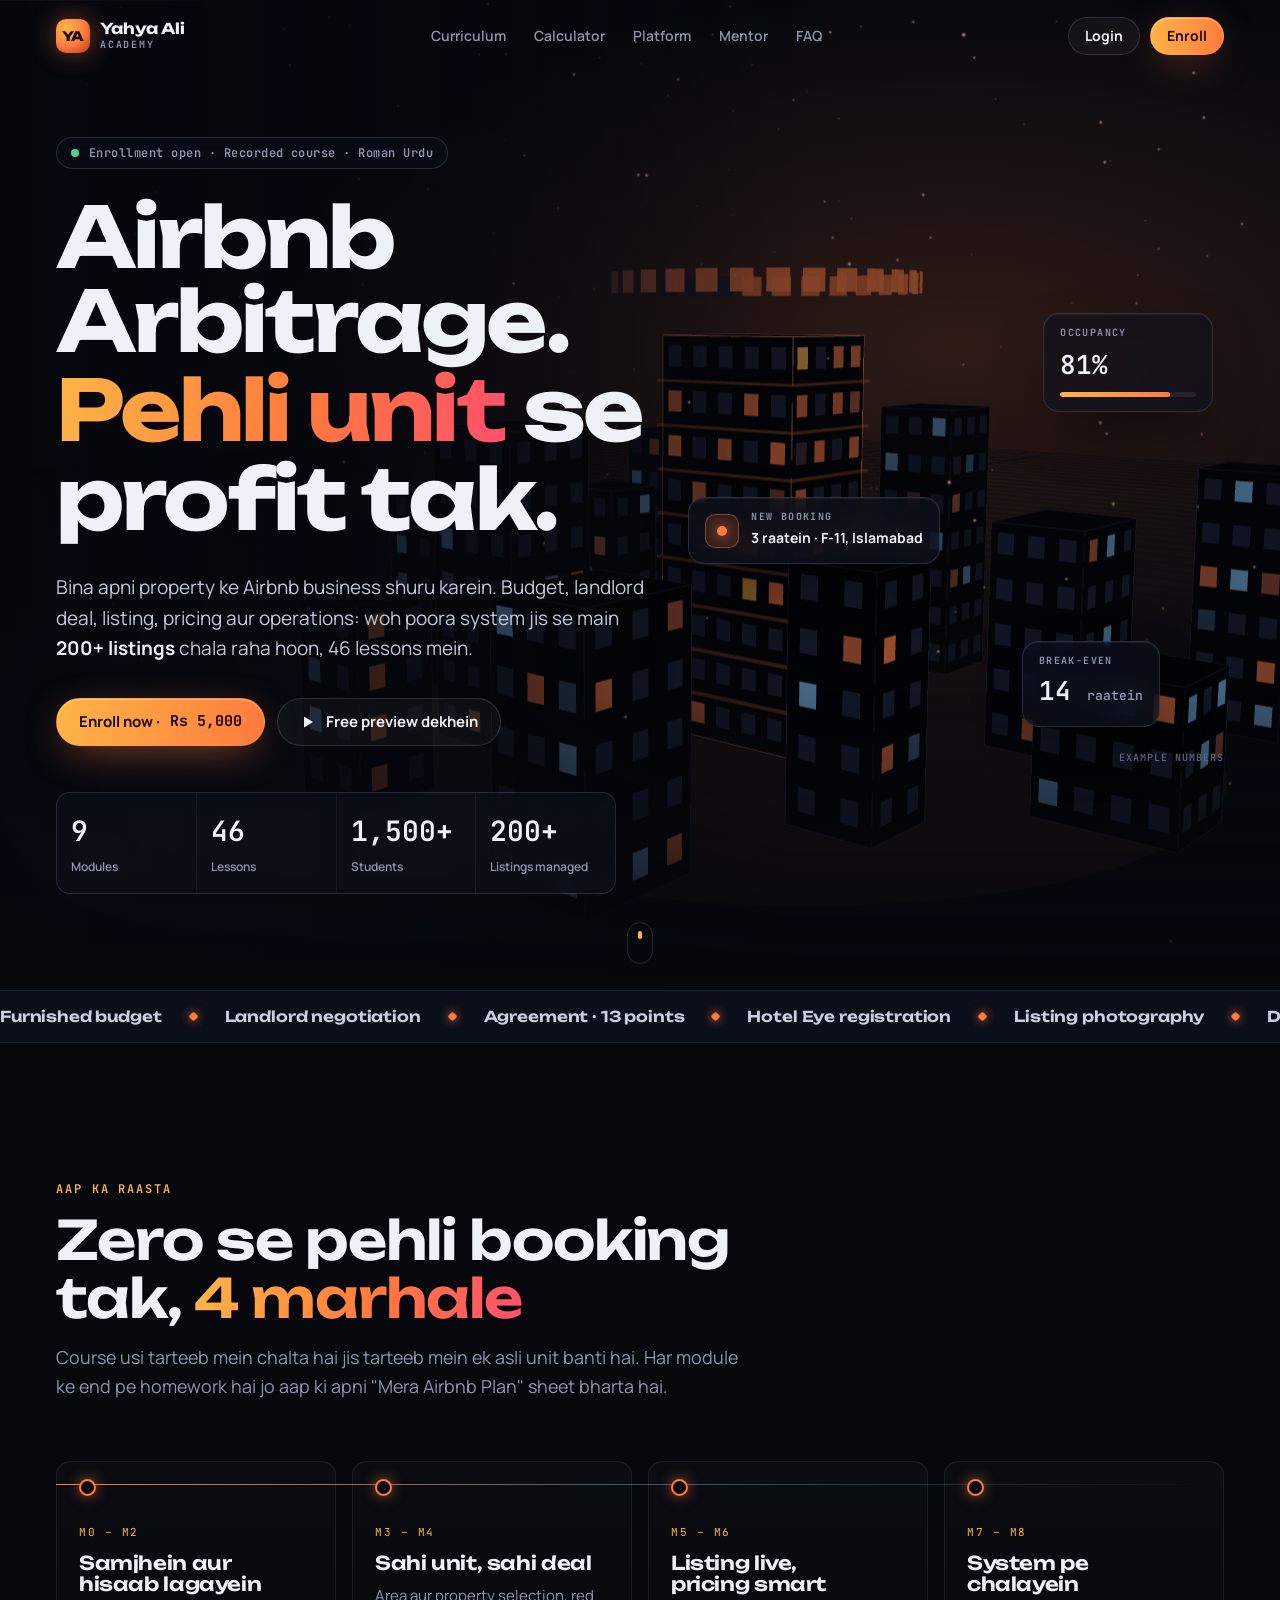
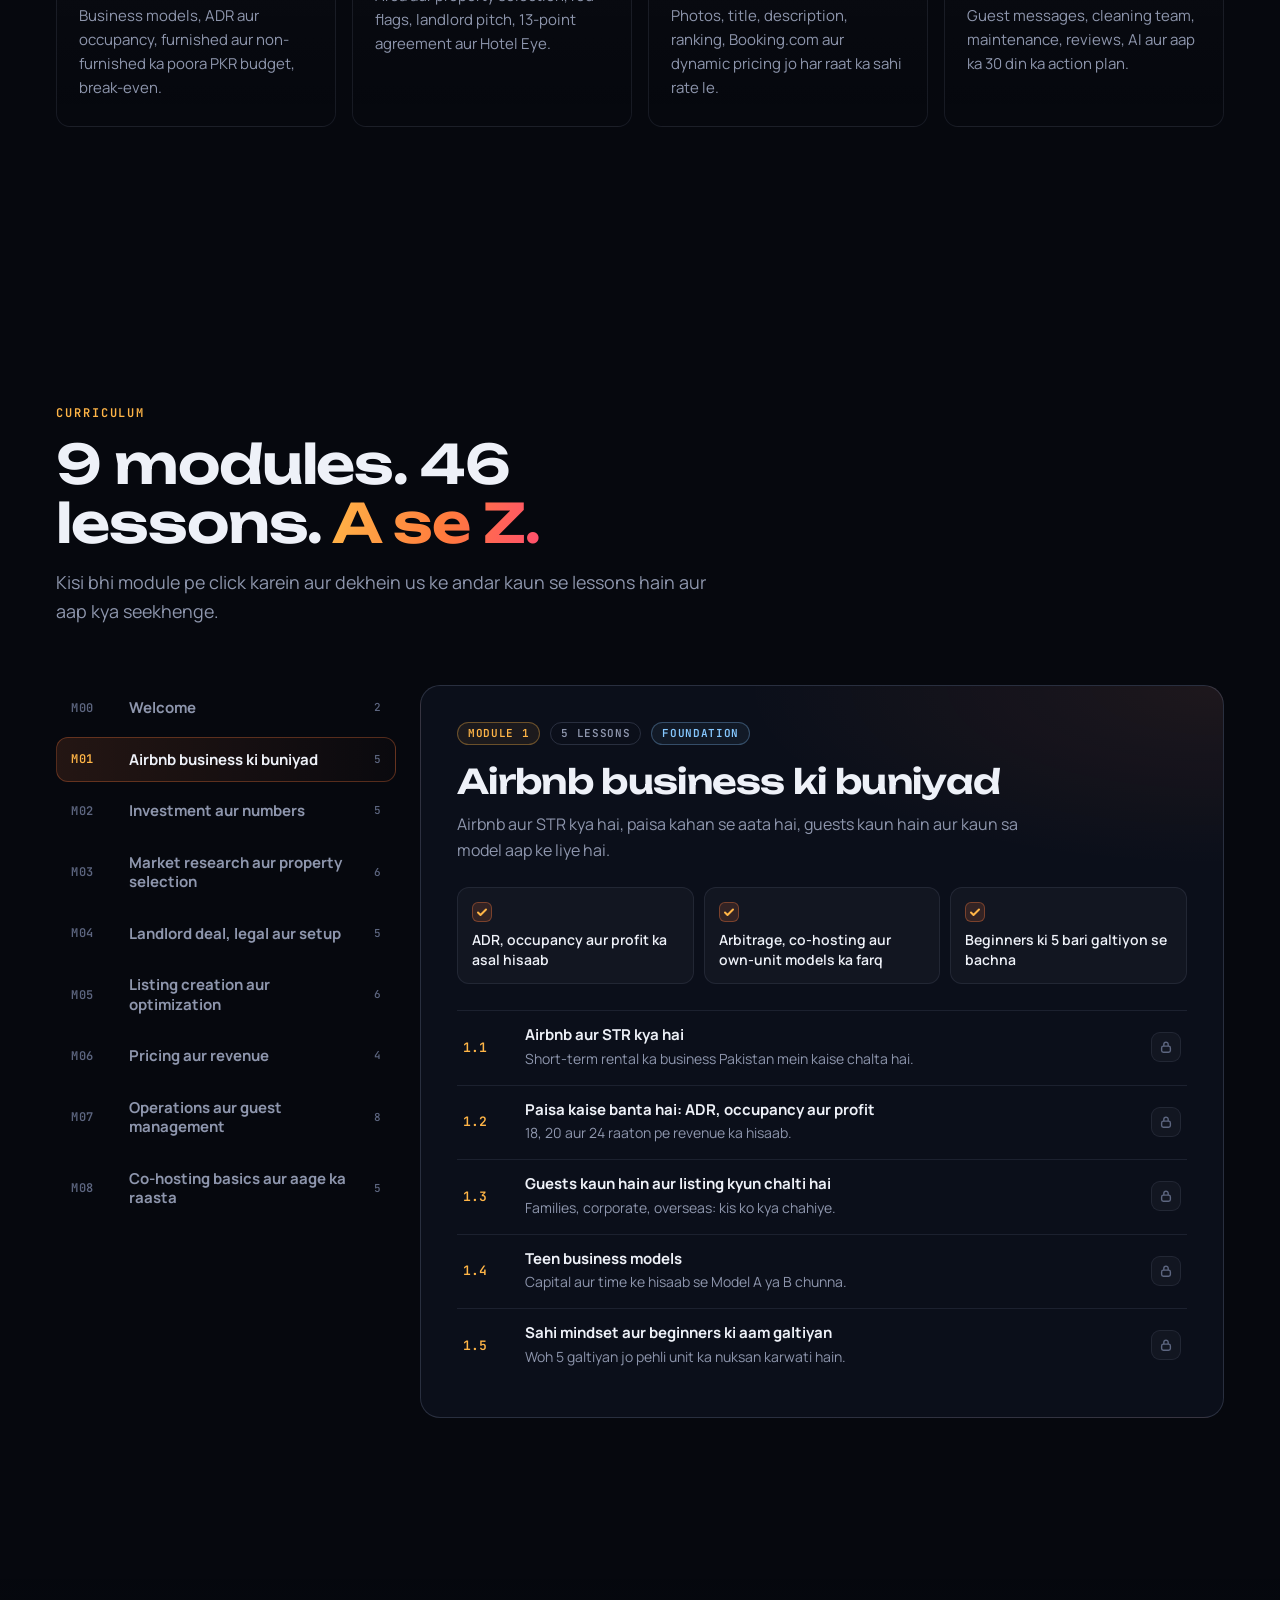
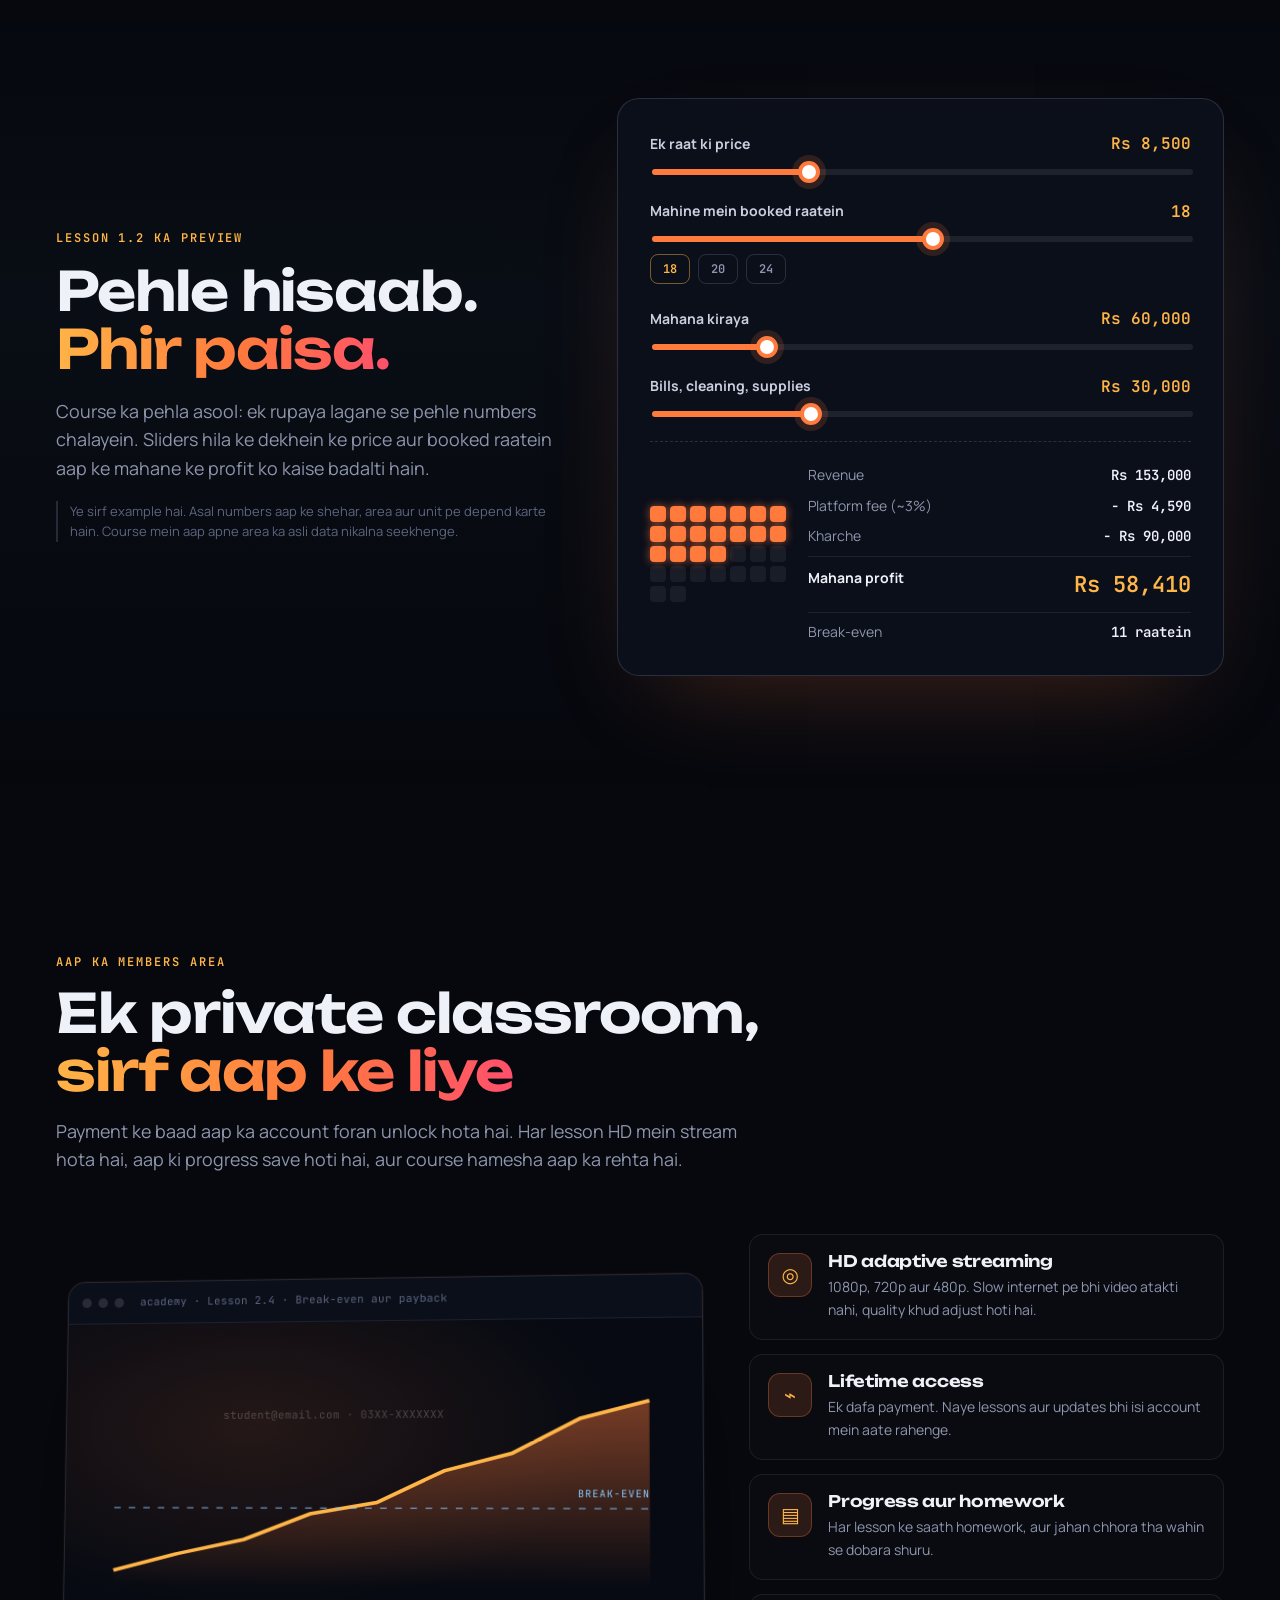
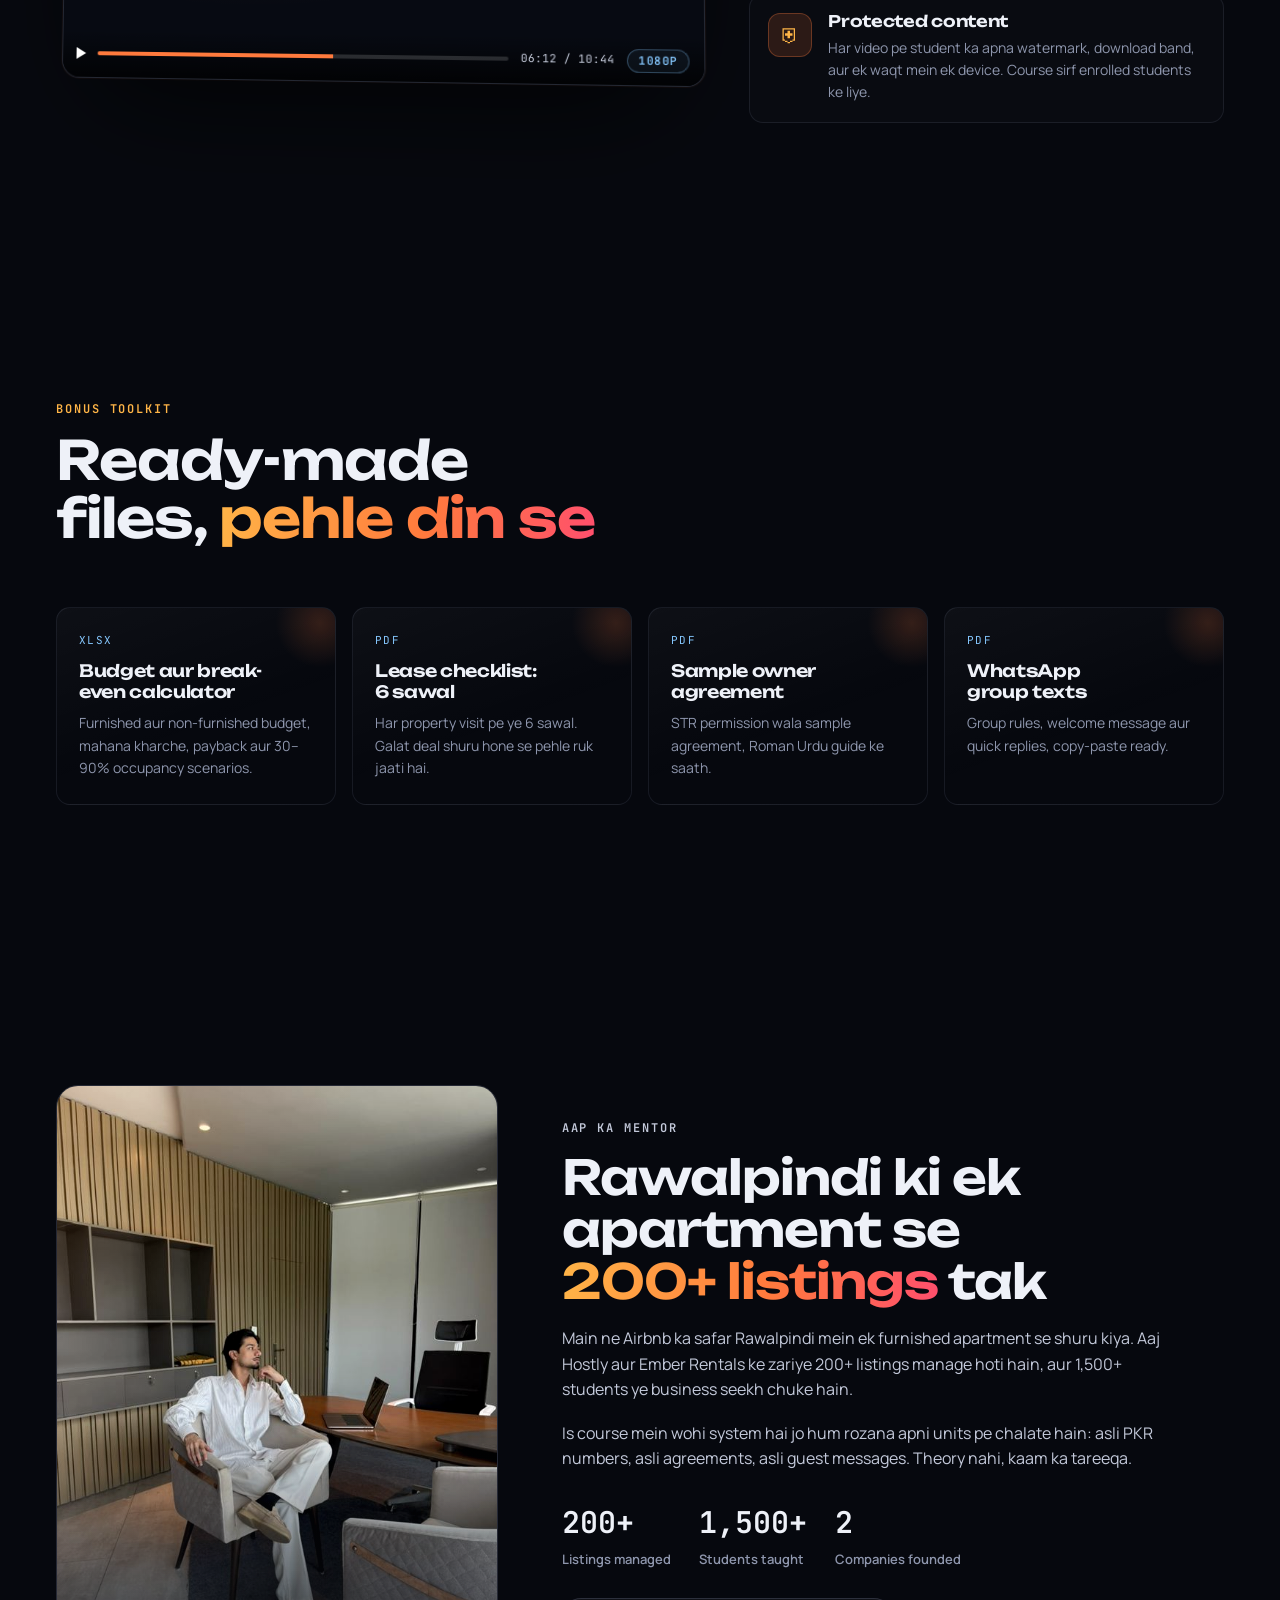
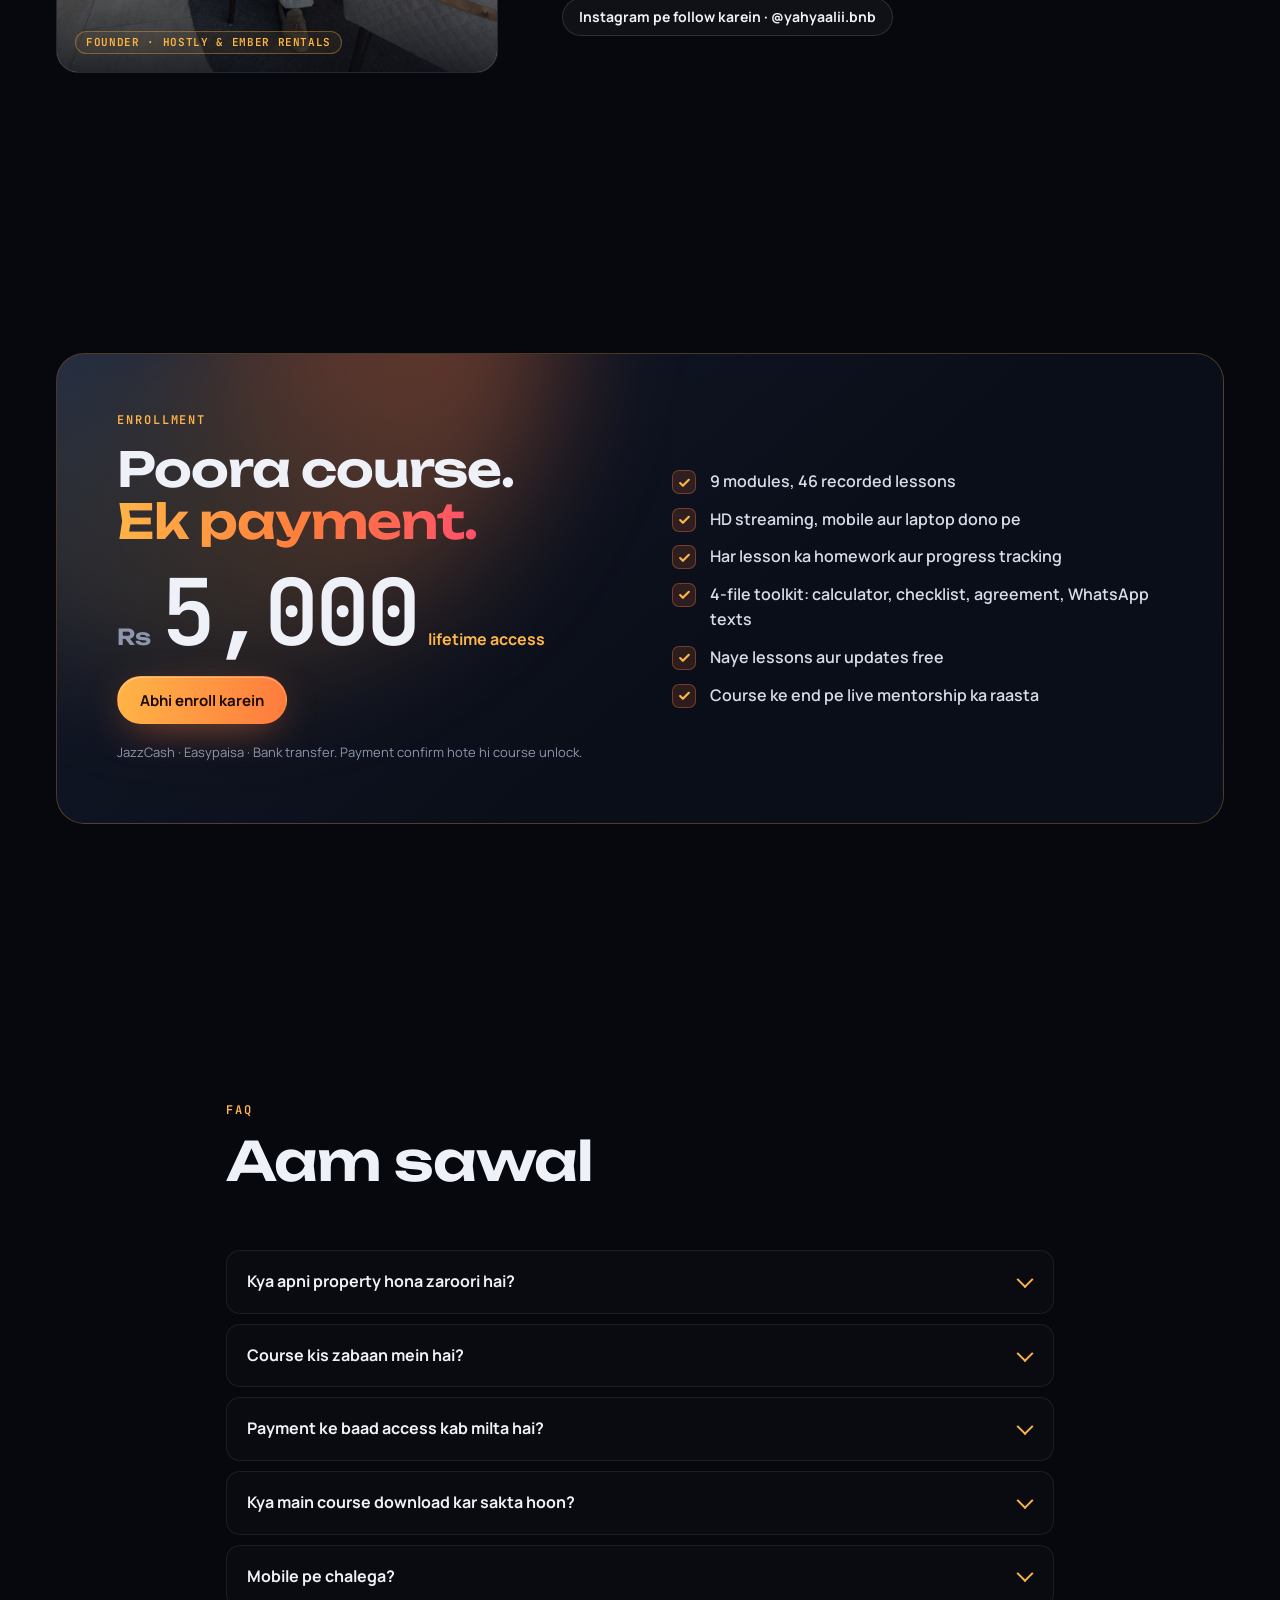
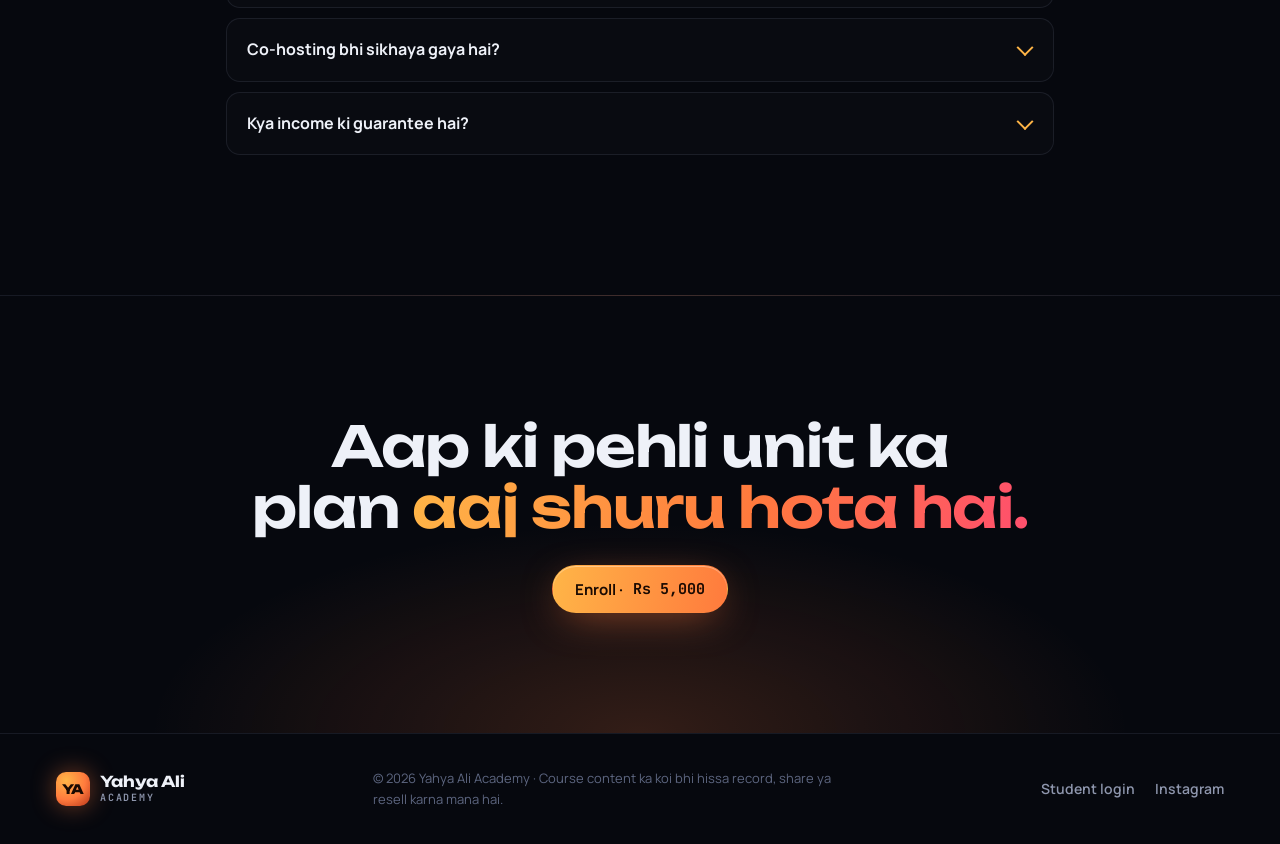
==== commit 8a41460a: "Course platform v2: new landing, protected portal, Supabase backend (WIP) Co-Authored-By: Claude Opu" ====
--- a/index.html
+++ b/index.html
@@ -3,826 +3,303 @@
 <head>
 <meta charset="utf-8">
 <meta name="viewport" content="width=device-width, initial-scale=1, viewport-fit=cover">
-<title>Yahya Ali Academy · Airbnb Arbitrage, Co-Hosting & AI</title>
-<meta name="description" content="Learn Airbnb rental arbitrage, build your own co-hosting agency and run it with AI. 14 classes in 14 days with Yahya Ali, who manages 200+ listings and has taught 1,800+ students. Rs 7,000.">
-<meta name="theme-color" content="#110d0a">
-<meta property="og:title" content="Yahya Ali Academy · Airbnb Arbitrage, Co-Hosting & AI">
-<meta property="og:description" content="14 classes in 14 days. Start your Airbnb business from zero, with or without your own property.">
+<title>Yahya Ali Academy</title>
+<meta name="claude:viewport-fit-sides" content="cover">
+<meta name="description" content="Airbnb Arbitrage Mukammal Course by Yahya Ali: 9 modules, 46 recorded lessons in Roman Urdu. Pehli unit se profit tak. Rs 5,000, lifetime access.">
+<meta property="og:title" content="Airbnb Arbitrage Mukammal Course · Yahya Ali Academy">
+<meta property="og:description" content="9 modules · 46 lessons · Roman Urdu · Lifetime access for Rs 5,000">
 <meta property="og:image" content="assets/img/yahya.jpg">
-<link rel="icon" href="data:image/svg+xml,%3Csvg xmlns='http://www.w3.org/2000/svg' viewBox='0 0 64 64'%3E%3Cdefs%3E%3ClinearGradient id='g' x1='0' y1='0' x2='1' y2='1'%3E%3Cstop offset='0' stop-color='%23ffb21e'/%3E%3Cstop offset='.5' stop-color='%23ff5a1f'/%3E%3Cstop offset='1' stop-color='%23ff2d55'/%3E%3C/linearGradient%3E%3C/defs%3E%3Crect width='64' height='64' rx='16' fill='url(%23g)'/%3E%3Ctext x='32' y='42' font-family='Arial' font-weight='800' font-size='28' text-anchor='middle' fill='white'%3EYA%3C/text%3E%3C/svg%3E">
+<meta name="theme-color" content="#06080e">
 <link rel="preconnect" href="https://fonts.googleapis.com">
 <link rel="preconnect" href="https://fonts.gstatic.com" crossorigin>
-<link rel="stylesheet" href="https://fonts.googleapis.com/css2?family=Bricolage+Grotesque:opsz,wght@12..96,500;12..96,700;12..96,800&family=Inter:wght@400;500;600;700&family=JetBrains+Mono:wght@500;600&display=swap">
-<link rel="stylesheet" href="assets/site.css">
-<style>
-/* Landing-only additions */
-.top-actions{display:flex;align-items:center;gap:.6rem}
-.login-link{display:none;align-items:center;gap:.45rem;height:2.9rem;padding:0 1.1rem;border-radius:999px;border:1px solid var(--line-2);font-weight:600;font-size:.95rem;text-decoration:none;color:var(--cream)}
-.login-link svg{width:1.05rem;height:1.05rem}
-.login-link:hover{border-color:rgba(255,244,232,.5)}
-@media(min-width:760px){.login-link{display:inline-flex}}
-.cover .cover-img{position:absolute;inset:0;width:100%;height:100%;object-fit:cover;opacity:.32;mix-blend-mode:luminosity}
-.seats{display:inline-flex;align-items:center;gap:.5rem;margin-top:1rem;font-weight:700;font-size:.92rem;color:var(--gold)}
-.seats svg{width:1rem;height:1rem}
-
-/* Real units gallery */
-.gal-sec{padding-block:clamp(4rem,8vw,7rem) 0}
-.gal{display:grid;gap:.8rem;margin-top:2.6rem;grid-template-columns:repeat(2,1fr);grid-auto-rows:9.5rem}
-@media(min-width:760px){.gal{grid-template-columns:repeat(4,1fr);grid-auto-rows:12rem}}
-@media(min-width:1100px){.gal{grid-auto-rows:14rem}}
-.gal figure{position:relative;margin:0;overflow:hidden;border-radius:1.2rem;border:1px solid var(--line);background:linear-gradient(135deg,#2a1d14,#1b1511)}
-.gal figure::after{content:"";position:absolute;inset:0;background:linear-gradient(to top,rgba(17,13,10,.55),transparent 45%);pointer-events:none}
-.gal img{width:100%;height:100%;object-fit:cover;transition:transform 1.2s cubic-bezier(.16,1,.3,1)}
-.gal figure:hover img{transform:scale(1.05)}
-.gal .big{grid-column:span 2;grid-row:span 2}
-.gal .tall{grid-row:span 2}
-.gal-note{display:flex;flex-wrap:wrap;gap:.6rem 1.6rem;margin-top:1.4rem;color:var(--cream-faint);font-size:.95rem}
-.gal-note span{display:flex;align-items:center;gap:.45rem}
-.gal-note svg{width:1rem;height:1rem;color:var(--ember)}
-
-/* How enrolment works */
-.flow4{display:grid;gap:1rem;margin-top:3rem;counter-reset:s}
-@media(min-width:760px){.flow4{grid-template-columns:repeat(2,1fr)}}
-@media(min-width:1100px){.flow4{grid-template-columns:repeat(4,1fr)}}
-.flow4 article{position:relative;border:1px solid var(--line);border-radius:1.4rem;padding:1.6rem;background:rgba(27,21,17,.6)}
-.flow4 .ico{width:2.8rem;height:2.8rem;border-radius:.9rem}
-.flow4 .k{position:absolute;right:1.4rem;top:1.4rem;font:600 .85rem/1 var(--mono);color:var(--cream-faint)}
-.flow4 h3{margin-top:1.1rem;font-size:1.3rem;line-height:1.15}
-.flow4 p{margin-top:.5rem;color:var(--cream-dim);font-size:.97rem}
-
-/* 14-class curriculum */
-.week-h{display:flex;align-items:baseline;justify-content:space-between;gap:1rem;margin:0 0 .8rem;padding:0 .3rem}
-.week-h b{font:800 1.35rem/1 var(--display);letter-spacing:-.02em}
-.week-h span{font:600 .85rem/1 var(--mono);color:var(--cream-faint)}
-.mods+.week-h{margin-top:2.2rem}
-.mod-n small{display:block;margin-top:.35rem;font:600 .62rem/1 var(--mono);letter-spacing:.08em;color:var(--cream-faint)}
-
-.plan .amt .free{font:800 clamp(2.7rem,2.2rem + 1.6vw,3.7rem)/.95 var(--display);letter-spacing:-.04em}
-</style>
+<link rel="stylesheet" href="https://fonts.googleapis.com/css2?family=JetBrains+Mono:wght@500;600&family=Manrope:wght@400;500;600;700;800&family=Unbounded:wght@500;600;700;800&display=swap">
+<link rel="stylesheet" href="assets/brand.css">
+<link rel="stylesheet" href="assets/landing.css">
 </head>
 <body>
-<svg width="0" height="0" style="position:absolute" aria-hidden="true">
-  <symbol id="i-arrow" viewBox="0 0 24 24" fill="none" stroke="currentColor" stroke-width="2.2" stroke-linecap="round" stroke-linejoin="round"><path d="M5 12h14M13 6l6 6-6 6"/></symbol>
-  <symbol id="i-left" viewBox="0 0 24 24" fill="none" stroke="currentColor" stroke-width="2.2" stroke-linecap="round" stroke-linejoin="round"><path d="M19 12H5M11 18l-6-6 6-6"/></symbol>
-  <symbol id="i-check" viewBox="0 0 24 24" fill="none" stroke="currentColor" stroke-width="3" stroke-linecap="round" stroke-linejoin="round"><path d="M5 12.5l4.5 4.5L19 7.5"/></symbol>
-  <symbol id="i-badge" viewBox="0 0 24 24" fill="none" stroke="currentColor" stroke-width="2" stroke-linecap="round" stroke-linejoin="round"><circle cx="12" cy="12" r="9"/><path d="M8.5 12.2l2.4 2.4 4.6-4.8"/></symbol>
-  <symbol id="i-play" viewBox="0 0 24 24" fill="none" stroke="currentColor" stroke-width="2" stroke-linecap="round" stroke-linejoin="round"><circle cx="12" cy="12" r="9.5"/><path d="M10 8.5l5.5 3.5-5.5 3.5z" fill="currentColor"/></symbol>
-  <symbol id="i-plus" viewBox="0 0 24 24" fill="none" stroke="currentColor" stroke-width="2.2" stroke-linecap="round"><path d="M12 5v14M5 12h14"/></symbol>
-  <symbol id="i-down" viewBox="0 0 24 24" fill="none" stroke="currentColor" stroke-width="2.2" stroke-linecap="round" stroke-linejoin="round"><path d="M6 9l6 6 6-6"/></symbol>
-  <symbol id="i-x" viewBox="0 0 24 24" fill="none" stroke="currentColor" stroke-width="2.2" stroke-linecap="round"><path d="M6 6l12 12M18 6L6 18"/></symbol>
-  <symbol id="i-key" viewBox="0 0 24 24" fill="none" stroke="currentColor" stroke-width="2" stroke-linecap="round" stroke-linejoin="round"><circle cx="8" cy="15" r="4"/><path d="M10.8 12.2L20 3M16 7l3 3M18 5l2 2"/></symbol>
-  <symbol id="i-hand" viewBox="0 0 24 24" fill="none" stroke="currentColor" stroke-width="2" stroke-linecap="round" stroke-linejoin="round"><path d="M3 11l4-4 5 2 5-2 4 4-7 7-2-2-2 2-2-2-2 2-2-2"/><path d="M12 9l-3 3 2 2 3-3"/></symbol>
-  <symbol id="i-spark" viewBox="0 0 24 24" fill="none" stroke="currentColor" stroke-width="2" stroke-linecap="round" stroke-linejoin="round"><path d="M12 3l1.9 5.1L19 10l-5.1 1.9L12 17l-1.9-5.1L5 10l5.1-1.9z"/><path d="M19 15l.8 2.2L22 18l-2.2.8L19 21l-.8-2.2L16 18l2.2-.8z"/></symbol>
-  <symbol id="i-chat" viewBox="0 0 24 24" fill="none" stroke="currentColor" stroke-width="2" stroke-linecap="round" stroke-linejoin="round"><path d="M21 11.5a8.5 8.5 0 01-12.6 7.4L3 20.5l1.6-5.2A8.5 8.5 0 1121 11.5z"/></symbol>
-  <symbol id="i-pen" viewBox="0 0 24 24" fill="none" stroke="currentColor" stroke-width="2" stroke-linecap="round" stroke-linejoin="round"><path d="M4 20h4L19 9l-4-4L4 16z"/><path d="M13.5 6.5l4 4"/></symbol>
-  <symbol id="i-scan" viewBox="0 0 24 24" fill="none" stroke="currentColor" stroke-width="2" stroke-linecap="round" stroke-linejoin="round"><path d="M4 8V5a1 1 0 011-1h3M16 4h3a1 1 0 011 1v3M20 16v3a1 1 0 01-1 1h-3M8 20H5a1 1 0 01-1-1v-3"/><path d="M7 12h10"/></symbol>
-  <symbol id="i-target" viewBox="0 0 24 24" fill="none" stroke="currentColor" stroke-width="2" stroke-linecap="round" stroke-linejoin="round"><circle cx="12" cy="12" r="9"/><circle cx="12" cy="12" r="5"/><circle cx="12" cy="12" r="1.2" fill="currentColor"/></symbol>
-  <symbol id="i-chart" viewBox="0 0 24 24" fill="none" stroke="currentColor" stroke-width="2" stroke-linecap="round" stroke-linejoin="round"><path d="M4 20V10M10 20V4M16 20v-7M22 20H2"/></symbol>
-  <symbol id="i-bolt" viewBox="0 0 24 24" fill="none" stroke="currentColor" stroke-width="2" stroke-linecap="round" stroke-linejoin="round"><path d="M13 2L4 14h7l-1 8 9-12h-7z"/></symbol>
-  <symbol id="i-cal" viewBox="0 0 24 24" fill="none" stroke="currentColor" stroke-width="2" stroke-linecap="round" stroke-linejoin="round"><rect x="3" y="5" width="18" height="16" rx="2"/><path d="M3 10h18M8 3v4M16 3v4"/></symbol>
-  <symbol id="i-users" viewBox="0 0 24 24" fill="none" stroke="currentColor" stroke-width="2" stroke-linecap="round" stroke-linejoin="round"><circle cx="9" cy="8" r="3.5"/><path d="M2.5 20a6.5 6.5 0 0113 0M16 4.5a3.5 3.5 0 010 7M21.5 20a6.5 6.5 0 00-4-6"/></symbol>
-  <symbol id="i-note" viewBox="0 0 24 24" fill="none" stroke="currentColor" stroke-width="2" stroke-linecap="round" stroke-linejoin="round"><path d="M6 3h9l4 4v14H6z"/><path d="M14 3v5h5M9 13h7M9 17h5"/></symbol>
-  <symbol id="i-gift" viewBox="0 0 24 24" fill="none" stroke="currentColor" stroke-width="2" stroke-linecap="round" stroke-linejoin="round"><rect x="3" y="8" width="18" height="4" rx="1"/><path d="M5 12v9h14v-9M12 8v13M12 8S10.5 3 8 4s0 4 4 4zm0 0s1.5-5 4-4 0 4-4 4z"/></symbol>
-  <symbol id="i-video" viewBox="0 0 24 24" fill="none" stroke="currentColor" stroke-width="2" stroke-linecap="round" stroke-linejoin="round"><rect x="2" y="6" width="14" height="12" rx="2"/><path d="M16 10l6-3v10l-6-3z"/></symbol>
-  <symbol id="i-layers" viewBox="0 0 24 24" fill="none" stroke="currentColor" stroke-width="2" stroke-linecap="round" stroke-linejoin="round"><path d="M12 3l9 5-9 5-9-5z"/><path d="M3 13l9 5 9-5"/></symbol>
-  <symbol id="i-inf" viewBox="0 0 24 24" fill="none" stroke="currentColor" stroke-width="2.2" stroke-linecap="round" stroke-linejoin="round"><path d="M12 12c-2-2.7-3.6-4-5.5-4a4 4 0 000 8c1.9 0 3.5-1.3 5.5-4zm0 0c2 2.7 3.6 4 5.5 4a4 4 0 000-8c-1.9 0-3.5 1.3-5.5 4z"/></symbol>
-  <symbol id="i-bank" viewBox="0 0 24 24" fill="none" stroke="currentColor" stroke-width="2" stroke-linecap="round" stroke-linejoin="round"><path d="M3 10l9-6 9 6M5 10v8M9.5 10v8M14.5 10v8M19 10v8M3 21h18"/></symbol>
-  <symbol id="i-phone" viewBox="0 0 24 24" fill="none" stroke="currentColor" stroke-width="2" stroke-linecap="round" stroke-linejoin="round"><rect x="6" y="2.5" width="12" height="19" rx="2.5"/><path d="M11 18h2"/></symbol>
-  <symbol id="i-wallet" viewBox="0 0 24 24" fill="none" stroke="currentColor" stroke-width="2" stroke-linecap="round" stroke-linejoin="round"><path d="M4 7h15a1 1 0 011 1v11a1 1 0 01-1 1H5a1 1 0 01-1-1V6a2 2 0 012-2h11"/><circle cx="16" cy="13.5" r="1.3" fill="currentColor"/></symbol>
-  <symbol id="i-shield" viewBox="0 0 24 24" fill="none" stroke="currentColor" stroke-width="2" stroke-linecap="round" stroke-linejoin="round"><path d="M12 3l8 3v6c0 4.5-3.4 8-8 9-4.6-1-8-4.5-8-9V6z"/><path d="M8.5 12l2.5 2.5 4.5-5"/></symbol>
-  <symbol id="i-clock" viewBox="0 0 24 24" fill="none" stroke="currentColor" stroke-width="2" stroke-linecap="round" stroke-linejoin="round"><circle cx="12" cy="12" r="9"/><path d="M12 7v5l3 2"/></symbol>
-  <symbol id="i-send" viewBox="0 0 24 24" fill="none" stroke="currentColor" stroke-width="2" stroke-linecap="round" stroke-linejoin="round"><path d="M22 2L11 13M22 2l-7 20-4-9-9-4z"/></symbol>
-  <symbol id="i-wa" viewBox="0 0 24 24" fill="currentColor"><path d="M12.04 2C6.58 2 2.13 6.45 2.13 11.91c0 1.75.46 3.45 1.32 4.95L2.05 22l5.25-1.38a9.9 9.9 0 004.74 1.21h.01c5.46 0 9.91-4.45 9.91-9.91A9.87 9.87 0 0012.04 2zm5.8 14.04c-.24.68-1.42 1.32-1.96 1.37-.5.05-.97.24-3.28-.68-2.78-1.1-4.55-3.95-4.69-4.13-.13-.18-1.12-1.49-1.12-2.85s.71-2.02.97-2.3c.25-.27.55-.34.73-.34l.53.01c.17 0 .4-.06.62.48.24.56.8 1.94.87 2.08.07.14.12.3.02.48-.09.18-.14.3-.27.46-.14.16-.29.36-.41.48-.14.14-.28.29-.12.56.16.28.71 1.17 1.53 1.9 1.05.94 1.94 1.23 2.21 1.37.28.14.44.12.6-.07.16-.18.69-.81.88-1.09.18-.28.37-.23.62-.14.25.09 1.6.76 1.88.9.28.14.46.2.53.32.07.12.07.68-.17 1.36z"/></symbol>
-  <symbol id="i-lock" viewBox="0 0 24 24" fill="none" stroke="currentColor" stroke-width="2" stroke-linecap="round" stroke-linejoin="round"><rect x="4" y="10.5" width="16" height="10.5" rx="2.2"/><path d="M8 10.5V7.5a4 4 0 018 0v3"/></symbol>
-  <symbol id="i-unlock" viewBox="0 0 24 24" fill="none" stroke="currentColor" stroke-width="2" stroke-linecap="round" stroke-linejoin="round"><rect x="4" y="10.5" width="16" height="10.5" rx="2.2"/><path d="M8 10.5V7.5a4 4 0 017.6-1.7"/></symbol>
-  <symbol id="i-out" viewBox="0 0 24 24" fill="none" stroke="currentColor" stroke-width="2" stroke-linecap="round" stroke-linejoin="round"><path d="M15 4h3a2 2 0 012 2v12a2 2 0 01-2 2h-3M10 16l-4-4 4-4M6 12h10"/></symbol>
-  <symbol id="i-upload" viewBox="0 0 24 24" fill="none" stroke="currentColor" stroke-width="2" stroke-linecap="round" stroke-linejoin="round"><path d="M12 16V4M7 9l5-5 5 5M4 16v3a2 2 0 002 2h12a2 2 0 002-2v-3"/></symbol>
-  <symbol id="i-user" viewBox="0 0 24 24" fill="none" stroke="currentColor" stroke-width="2" stroke-linecap="round" stroke-linejoin="round"><circle cx="12" cy="8" r="4"/><path d="M4 21a8 8 0 0116 0"/></symbol>
-  <symbol id="i-image" viewBox="0 0 24 24" fill="none" stroke="currentColor" stroke-width="2" stroke-linecap="round" stroke-linejoin="round"><rect x="3" y="4" width="18" height="16" rx="2"/><circle cx="9" cy="10" r="2"/><path d="M21 16l-5-5-8 9"/></symbol>
-  <symbol id="i-eye" viewBox="0 0 24 24" fill="none" stroke="currentColor" stroke-width="2" stroke-linecap="round" stroke-linejoin="round"><path d="M2 12s3.6-7 10-7 10 7 10 7-3.6 7-10 7S2 12 2 12z"/><circle cx="12" cy="12" r="3"/></symbol>
-  <symbol id="i-mail" viewBox="0 0 24 24" fill="none" stroke="currentColor" stroke-width="2" stroke-linecap="round" stroke-linejoin="round"><rect x="3" y="5" width="18" height="14" rx="2"/><path d="M3 7l9 6 9-6"/></symbol>
-  <symbol id="i-star" viewBox="0 0 24 24" fill="none" stroke="currentColor" stroke-width="2" stroke-linecap="round" stroke-linejoin="round"><path d="M12 3l2.8 5.7 6.2.9-4.5 4.4 1 6.2L12 17.3 6.5 20.2l1-6.2L3 9.6l6.2-.9z"/></symbol>
-  <symbol id="i-home" viewBox="0 0 24 24" fill="none" stroke="currentColor" stroke-width="2" stroke-linecap="round" stroke-linejoin="round"><path d="M3 11l9-7 9 7M5 9.5V20h14V9.5"/></symbol>
-  <symbol id="i-refresh" viewBox="0 0 24 24" fill="none" stroke="currentColor" stroke-width="2" stroke-linecap="round" stroke-linejoin="round"><path d="M20 11a8 8 0 10-2.3 5.7M20 4v7h-7"/></symbol>
-  <symbol id="i-link" viewBox="0 0 24 24" fill="none" stroke="currentColor" stroke-width="2" stroke-linecap="round" stroke-linejoin="round"><path d="M10 14a4.5 4.5 0 006.4 0l3-3a4.5 4.5 0 00-6.4-6.4l-1 1M14 10a4.5 4.5 0 00-6.4 0l-3 3a4.5 4.5 0 006.4 6.4l1-1"/></symbol>
-  <symbol id="i-pin" viewBox="0 0 24 24" fill="none" stroke="currentColor" stroke-width="2" stroke-linecap="round" stroke-linejoin="round"><path d="M12 21s7-6.1 7-11.5a7 7 0 10-14 0C5 14.9 12 21 12 21z"/><circle cx="12" cy="9.5" r="2.5"/></symbol>
-</svg>
-
-<header class="top" id="top">
-  <div class="wrap">
-    <a class="brand" href="#hero" aria-label="Yahya Ali Academy, back to top">
-      <span class="mono" aria-hidden="true">YA</span>
-      <span><b>Yahya Ali</b><small>ACADEMY</small></span>
-    </a>
-    <nav class="nav" aria-label="Sections">
-      <a href="#curriculum">14 classes</a>
-      <a href="#how">How it works</a>
-      <a href="#instructor">Instructor</a>
-      <a href="#mentorship">Mentorship</a>
-      <a href="#pricing">Pricing</a>
-      <a href="#consultation">Free call</a>
+<div class="cursor-glow" aria-hidden="true"></div>
+
+<header class="nav" id="nav">
+  <div class="wrap nav-in">
+    <a class="logo" href="#top"><span class="logo-mark">YA</span><span>Yahya Ali<small>Academy</small></span></a>
+    <nav class="nav-links" aria-label="Main">
+      <a href="#curriculum">Curriculum</a>
+      <a href="#calculator">Calculator</a>
+      <a href="#platform">Platform</a>
+      <a href="#mentor">Mentor</a>
       <a href="#faq">FAQ</a>
     </nav>
-    <div class="top-actions">
-      <a class="login-link" href="portal.html"><svg><use href="#i-user"/></svg>Student login</a>
-      <a class="btn btn-primary" href="portal.html?plan=course" data-enrol><span>Enrol · <span data-price="course"></span></span></a>
+    <div class="nav-cta">
+      <a class="btn btn-ghost btn-sm" href="portal.html">Login</a>
+      <a class="btn btn-primary btn-sm" href="portal.html#enroll">Enroll</a>
     </div>
   </div>
 </header>
 
-<main>
-<!-- HERO -->
-<section class="hero" id="hero">
-  <div class="glow g1"></div><div class="glow g2"></div><div class="glow g3"></div><div class="dots"></div>
-  <div class="wrap">
-    <div class="hero-grid">
-      <div>
-        <p class="pill rise"><span class="live"></span><span>14-day program · 14 classes · Enrolment open</span></p>
-        <h1>
-          <span class="ln" style="animation-delay:.08s">Learn Airbnb arbitrage.</span>
-          <span class="ln" style="animation-delay:.18s">Build your own</span>
-          <span class="ln grad" style="animation-delay:.28s">co-hosting agency.</span>
-          <span class="ln" style="animation-delay:.38s">Run it with AI.</span>
+<main id="top">
+  <!-- HERO -->
+  <section class="hero">
+    <canvas id="hero3d" aria-hidden="true"></canvas>
+    <div class="hero-fade" aria-hidden="true"></div>
+    <div class="wrap hero-in">
+      <div class="hero-copy">
+        <div class="hero-badge"><span class="dot"></span> Enrollment open · Recorded course · Roman Urdu</div>
+        <h1 class="hero-title">
+          <span class="line">Airbnb Arbitrage.</span>
+          <span class="line"><span class="grad">Pehli unit</span> se</span>
+          <span class="line">profit tak.</span>
         </h1>
-        <p class="lead rise" style="animation-delay:.5s">Start your Airbnb business in Pakistan from zero, with or without your own property. <strong style="color:var(--cream)">One class a day for 14 days</strong> with Yahya Ali, who manages 200+ listings and has taught 1,800+ students.</p>
-        <div class="cta-row rise" style="animation-delay:.6s">
-          <a class="btn btn-primary" href="portal.html?plan=course" data-enrol><span>Enrol for <span data-price="course"></span></span><svg><use href="#i-arrow"/></svg></a>
-          <button class="btn btn-ghost" data-open="consultation">Book a free call<svg><use href="#i-arrow"/></svg></button>
-        </div>
-        <div class="ticks rise" style="animation-delay:.7s">
-          <span><svg><use href="#i-badge"/></svg>Your own members area</span>
-          <span><svg><use href="#i-badge"/></svg>Bank · JazzCash · Easypaisa</span>
-          <span><svg><use href="#i-badge"/></svg>Roman Urdu / Hindi</span>
-        </div>
-      </div>
-
-      <div class="card-wrap rise" style="animation-delay:.35s">
-        <article class="course" aria-label="Course summary">
-          <div class="cover">
-            <img class="cover-img" data-photo="0" alt="" onerror="this.remove()">
-            <span class="bigmono" aria-hidden="true">YA</span>
-            <span class="tag">YAHYA ALI ACADEMY</span>
-            <div>
-              <h3>Airbnb Arbitrage,<br>Co-Hosting &amp; AI</h3>
-              <p class="meta"><svg><use href="#i-play"/></svg><span>14 classes · 1 hour each · 2 weeks</span></p>
+        <p class="hero-sub">Bina apni property ke Airbnb business shuru karein. Budget, landlord deal, listing, pricing aur operations: woh poora system jis se main <b>200+ listings</b> chala raha hoon, 46 lessons mein.</p>
+        <div class="hero-actions">
+          <a class="btn btn-primary" href="portal.html#enroll">Enroll now · <span class="mono">Rs 5,000</span></a>
+          <a class="btn btn-ghost" href="portal.html#preview"><svg width="16" height="16" viewBox="0 0 16 16" aria-hidden="true"><path d="M4 2.5v11l9-5.5z" fill="currentColor"/></svg> Free preview dekhein</a>
+        </div>
+        <ul class="hero-stats" aria-label="Course at a glance">
+          <li><b class="mono" data-count="9">9</b><span>Modules</span></li>
+          <li><b class="mono" data-count="46">46</b><span>Lessons</span></li>
+          <li><b class="mono" data-count="1500" data-suffix="+">1,500+</b><span>Students</span></li>
+          <li><b class="mono" data-count="200" data-suffix="+">200+</b><span>Listings managed</span></li>
+        </ul>
+      </div>
+      <div class="hero-hud" aria-hidden="true">
+        <div class="hud-card hud-a">
+          <span class="hud-k">Occupancy</span>
+          <span class="hud-v mono" id="hudOcc">72%</span>
+          <span class="hud-bar"><i style="width:72%"></i></span>
+        </div>
+        <div class="hud-card hud-b">
+          <span class="hud-ping"></span>
+          <div><span class="hud-k">New booking</span><span class="hud-t">3 raatein · F-11, Islamabad</span></div>
+        </div>
+        <div class="hud-card hud-c">
+          <span class="hud-k">Break-even</span>
+          <span class="hud-v mono">14 <small>raatein</small></span>
+        </div>
+        <span class="hud-note">Example numbers</span>
+      </div>
+    </div>
+    <a class="scroll-cue" href="#curriculum" aria-label="Scroll to curriculum"><span></span></a>
+  </section>
+
+  <!-- MARQUEE -->
+  <div class="marquee" aria-label="Course topics">
+    <div class="marquee-track">
+      <span>Furnished budget</span><i></i><span>Landlord negotiation</span><i></i><span>Agreement · 13 points</span><i></i><span>Hotel Eye registration</span><i></i><span>Listing photography</span><i></i><span>Dynamic pricing</span><i></i><span>Booking.com sync</span><i></i><span>Cleaning SOP</span><i></i><span>5-star reviews</span><i></i><span>AI prompts</span><i></i><span>30 din action plan</span><i></i>
+      <span>Furnished budget</span><i></i><span>Landlord negotiation</span><i></i><span>Agreement · 13 points</span><i></i><span>Hotel Eye registration</span><i></i><span>Listing photography</span><i></i><span>Dynamic pricing</span><i></i><span>Booking.com sync</span><i></i><span>Cleaning SOP</span><i></i><span>5-star reviews</span><i></i><span>AI prompts</span><i></i><span>30 din action plan</span><i></i>
+    </div>
+  </div>
+
+  <!-- JOURNEY -->
+  <section class="sec journey">
+    <div class="wrap">
+      <div class="sec-head">
+        <p class="eyebrow">Aap ka raasta</p>
+        <h2>Zero se pehli booking tak, <span class="grad">4 marhale</span></h2>
+        <p class="lead">Course usi tarteeb mein chalta hai jis tarteeb mein ek asli unit banti hai. Har module ke end pe homework hai jo aap ki apni "Mera Airbnb Plan" sheet bharta hai.</p>
+      </div>
+      <ol class="steps">
+        <li class="step reveal"><span class="step-n mono">M0 – M2</span><h3>Samjhein aur hisaab lagayein</h3><p>Business models, ADR aur occupancy, furnished aur non-furnished ka poora PKR budget, break-even.</p></li>
+        <li class="step reveal"><span class="step-n mono">M3 – M4</span><h3>Sahi unit, sahi deal</h3><p>Area aur property selection, red flags, landlord pitch, 13-point agreement aur Hotel Eye.</p></li>
+        <li class="step reveal"><span class="step-n mono">M5 – M6</span><h3>Listing live, pricing smart</h3><p>Photos, title, description, ranking, Booking.com aur dynamic pricing jo har raat ka sahi rate le.</p></li>
+        <li class="step reveal"><span class="step-n mono">M7 – M8</span><h3>System pe chalayein</h3><p>Guest messages, cleaning team, maintenance, reviews, AI aur aap ka 30 din ka action plan.</p></li>
+      </ol>
+    </div>
+  </section>
+
+  <!-- CURRICULUM -->
+  <section class="sec curriculum" id="curriculum">
+    <div class="wrap">
+      <div class="sec-head">
+        <p class="eyebrow">Curriculum</p>
+        <h2>9 modules. 46 lessons. <span class="grad">A se Z.</span></h2>
+        <p class="lead">Kisi bhi module pe click karein aur dekhein us ke andar kaun se lessons hain aur aap kya seekhenge.</p>
+      </div>
+      <div class="cur" id="cur">
+        <div class="cur-rail" role="tablist" aria-label="Modules" id="curRail"></div>
+        <div class="cur-panel" id="curPanel" role="tabpanel" aria-live="polite"></div>
+      </div>
+    </div>
+  </section>
+
+  <!-- CALCULATOR -->
+  <section class="sec calc-sec" id="calculator">
+    <div class="wrap calc-grid">
+      <div class="calc-copy">
+        <p class="eyebrow">Lesson 1.2 ka preview</p>
+        <h2>Pehle hisaab. <span class="grad">Phir paisa.</span></h2>
+        <p class="lead">Course ka pehla asool: ek rupaya lagane se pehle numbers chalayein. Sliders hila ke dekhein ke price aur booked raatein aap ke mahane ke profit ko kaise badalti hain.</p>
+        <p class="calc-note">Ye sirf example hai. Asal numbers aap ke shehar, area aur unit pe depend karte hain. Course mein aap apne area ka asli data nikalna seekhenge.</p>
+      </div>
+      <div class="calc" id="calc">
+        <div class="calc-row">
+          <label for="cAdr">Ek raat ki price</label>
+          <output class="mono" id="oAdr">Rs 8,500</output>
+          <input type="range" id="cAdr" min="4000" max="20000" step="500" value="8500">
+        </div>
+        <div class="calc-row">
+          <label for="cNights">Mahine mein booked raatein</label>
+          <output class="mono" id="oNights">18</output>
+          <input type="range" id="cNights" min="5" max="30" step="1" value="18">
+          <div class="calc-quick" role="group" aria-label="Quick nights"><button type="button" data-n="18">18</button><button type="button" data-n="20">20</button><button type="button" data-n="24">24</button></div>
+        </div>
+        <div class="calc-row">
+          <label for="cRent">Mahana kiraya</label>
+          <output class="mono" id="oRent">Rs 60,000</output>
+          <input type="range" id="cRent" min="25000" max="200000" step="5000" value="60000">
+        </div>
+        <div class="calc-row">
+          <label for="cRun">Bills, cleaning, supplies</label>
+          <output class="mono" id="oRun">Rs 30,000</output>
+          <input type="range" id="cRun" min="10000" max="80000" step="2500" value="30000">
+        </div>
+        <div class="calc-out">
+          <div class="calc-cal" id="calCal" aria-hidden="true"></div>
+          <dl>
+            <div><dt>Revenue</dt><dd class="mono" id="rRev">Rs 153,000</dd></div>
+            <div><dt>Platform fee (~3%)</dt><dd class="mono" id="rFee">− Rs 4,590</dd></div>
+            <div><dt>Kharche</dt><dd class="mono" id="rCost">− Rs 90,000</dd></div>
+            <div class="calc-profit"><dt>Mahana profit</dt><dd class="mono" id="rProfit">Rs 58,410</dd></div>
+            <div><dt>Break-even</dt><dd class="mono" id="rBe">11 raatein</dd></div>
+          </dl>
+        </div>
+      </div>
+    </div>
+  </section>
+
+  <!-- PLATFORM -->
+  <section class="sec platform" id="platform">
+    <div class="wrap">
+      <div class="sec-head">
+        <p class="eyebrow">Aap ka members area</p>
+        <h2>Ek private classroom, <span class="grad">sirf aap ke liye</span></h2>
+        <p class="lead">Payment ke baad aap ka account foran unlock hota hai. Har lesson HD mein stream hota hai, aap ki progress save hoti hai, aur course hamesha aap ka rehta hai.</p>
+      </div>
+      <div class="plat-grid">
+        <div class="plat-player reveal" aria-hidden="true">
+          <div class="pp-top"><span class="pp-dot"></span><span class="pp-dot"></span><span class="pp-dot"></span><span class="pp-url mono">academy · Lesson 2.4 · Break-even aur payback</span></div>
+          <div class="pp-screen">
+            <div class="pp-chart">
+              <svg viewBox="0 0 320 150" preserveAspectRatio="none"><defs><linearGradient id="ppg" x1="0" x2="0" y1="0" y2="1"><stop offset="0" stop-color="#ff7a3d" stop-opacity=".45"/><stop offset="1" stop-color="#ff7a3d" stop-opacity="0"/></linearGradient></defs><path class="pp-area" d="M0 140 L40 128 L80 118 L120 100 L160 92 L200 70 L240 58 L280 34 L320 22 L320 150 L0 150Z" fill="url(#ppg)"/><path class="pp-line" d="M0 140 L40 128 L80 118 L120 100 L160 92 L200 70 L240 58 L280 34 L320 22" fill="none" stroke="#ffb547" stroke-width="2.5"/><line x1="0" x2="320" y1="96" y2="96" stroke="#86c8ff" stroke-dasharray="4 5" stroke-opacity=".6"/></svg>
+              <span class="pp-be mono">break-even</span>
             </div>
+            <span class="pp-wm mono" id="ppWm">student@email.com · 03XX-XXXXXXX</span>
+            <div class="pp-ctrl"><span class="pp-play"></span><span class="pp-track"><i></i></span><span class="mono">06:12 / 10:44</span><span class="chip cool">1080p</span></div>
           </div>
-          <div class="course-body">
-            <ul class="checks" data-list="includes"></ul>
-            <div class="price-row">
-              <div><small>One-time payment</small><div class="num" data-price="course"></div></div>
-              <a class="link" href="#curriculum">See all 14 classes</a>
-            </div>
-          </div>
-        </article>
-      </div>
-    </div>
-
-    <div class="stats">
-      <div><b class="grad">200+</b><span>listings managed</span></div>
-      <div><b class="grad">1,800+</b><span>students taught</span></div>
-      <div><b class="grad">14</b><span>classes · 1 hour each</span></div>
-      <div><b class="grad">2</b><span>weeks, one class a day</span></div>
-    </div>
-  </div>
-</section>
-
-<div class="marquee" aria-hidden="true"><div class="track" id="track"></div></div>
-
-<!-- REAL UNITS -->
-<section class="gal-sec" id="units">
-  <div class="wrap">
-    <div class="split" style="align-items:end">
-      <div>
-        <p class="eyebrow">Not theory</p>
-        <h2 class="h2" style="margin-top:1.2rem">Real units.<br><span class="grad">Real guests.</span></h2>
-      </div>
-      <p class="lead">Every class comes from units we run every day: our own apartments, co-hosted homes, resorts and villas. You see exactly how they are set up, priced and managed.</p>
-    </div>
-    <div class="gal" id="gal"></div>
-    <div class="gal-note">
-      <span><svg><use href="#i-home"/></svg>20-25 own units</span>
-      <span><svg><use href="#i-hand"/></svg>Co-hosted properties, resorts &amp; villas</span>
-      <span><svg><use href="#i-pin"/></svg>Pakistan and abroad</span>
-    </div>
-  </div>
-</section>
-
-<!-- WHAT YOU'LL BUILD -->
-<section id="outcomes">
-  <div class="wrap split">
-    <div>
-      <p class="eyebrow">What you'll build</p>
-      <h2 class="h2" style="margin-top:1.2rem">Three skills.<br><span class="grad">One business.</span></h2>
-      <p class="lead">Most courses stop at "how to list on Airbnb". This one takes you from your first unit to an agency that runs on systems.</p>
-    </div>
-    <div class="tracks">
-      <article class="trk">
-        <span class="ico"><svg><use href="#i-key"/></svg></span>
-        <div>
-          <h3>Airbnb rental arbitrage</h3>
-          <p>Rent apartments long-term with the landlord's approval, furnish them smartly and earn the difference as short stays. No property of your own needed.</p>
-          <ul><li>Finding landlords</li><li>ROI &amp; break-even</li><li>Agreements</li><li>Low-budget setup</li></ul>
-        </div>
-      </article>
-      <article class="trk">
-        <span class="ico"><svg><use href="#i-hand"/></svg></span>
-        <div>
-          <h3>Your own co-hosting agency</h3>
-          <p>Manage other owners' properties for a commission. No rent, no furnishing. Learn the pitch, the commission models and the contract.</p>
-          <ul><li>Approaching owners</li><li>Commission models</li><li>Co-hosting contract</li><li>Team &amp; systems</li></ul>
-        </div>
-      </article>
-      <article class="trk">
-        <span class="ico"><svg><use href="#i-spark"/></svg></span>
-        <div>
-          <h3>AI &amp; automation</h3>
-          <p>Use AI for listings, guest replies and reviews, and automate bookings, reminders and WhatsApp so the daily work runs without you.</p>
-          <ul><li>AI guest replies</li><li>AI listing writer</li><li>WhatsApp automation</li><li>Saved replies</li></ul>
-        </div>
-      </article>
-    </div>
-  </div>
-</section>
-
-<!-- AGENCY BLUEPRINT (cream) -->
-<section class="cream" id="agency">
-  <div class="wrap">
-    <div class="split" style="align-items:end">
-      <div>
-        <p class="eyebrow">The 14-day path</p>
-        <h2 class="h2" style="margin-top:1.2rem">From one unit<br>to an agency.</h2>
-      </div>
-      <p class="lead">The two weeks follow the life of a real short-stay business, with the scripts, agreements and numbers for each stage.</p>
-    </div>
-    <div class="agency">
-      <div class="step"><span class="k">DAYS 1-4</span><h3>Understand &amp; choose</h3><p>The three models, real costs and profit, market research, and picking a property that pays.</p></div>
-      <div class="step"><span class="k">DAYS 5-8</span><h3>Sign &amp; launch</h3><p>Landlord deal and agreement, low-budget setup, and listings on Airbnb and Booking.com that rank.</p></div>
-      <div class="step"><span class="k">DAYS 9-12</span><h3>Earn &amp; operate</h3><p>Dynamic pricing, revenue tracking, guest management, 5-star reviews and AI automation.</p></div>
-      <div class="step"><span class="k">DAYS 13-14</span><h3>Co-host &amp; scale</h3><p>Win owners, close co-hosting deals, build a team, direct bookings and your own brand.</p></div>
-    </div>
-    <div class="calc">
-      <div>
-        <p class="eyebrow" style="color:var(--gold)">Class 4</p>
-        <h3>Run the numbers before you spend a rupee.</h3>
-        <p class="muted" style="margin-top:1rem">A worked break-even for one 1-bed arbitrage unit. You get the sheet and learn to plug in your own city's real rates and occupancy, including the 1 rent + 2 securities starting capital.</p>
-        <p class="note">Illustrative example only. Your numbers will differ.</p>
-      </div>
-      <div class="ledger" aria-label="Example monthly numbers">
-        <div><span>Nightly rate</span><span>Rs 8,500</span></div>
-        <div><span>Nights booked / month</span><span>15</span></div>
-        <div><span>Booking revenue</span><span>Rs 127,500</span></div>
-        <div><span>Rent</span><span>− Rs 60,000</span></div>
-        <div><span>Bills, cleaning, supplies</span><span>− Rs 30,000</span></div>
-        <div><span>Platform fees (~3%)</span><span>− Rs 3,800</span></div>
-        <div class="total"><span style="color:var(--cream);font-weight:700">Monthly profit</span><b class="grad">Rs 33,700</b></div>
-      </div>
-    </div>
-  </div>
-</section>
-
-<!-- CURRICULUM -->
-<section id="curriculum">
-  <div class="wrap split sticky">
-    <div>
-      <p class="eyebrow">Curriculum</p>
-      <h2 class="h2" style="margin-top:1.2rem">14 classes.<br><span class="grad">14 days.</span></h2>
-      <p class="lead">One focused 1-hour class a day. Watch it, do the task, move to the next. By day 14 you know the whole business, A to Z.</p>
-      <div class="chips">
-        <span><svg><use href="#i-video"/></svg>14 hours of video</span>
-        <span><svg><use href="#i-cal"/></svg>2 weeks</span>
-        <span><svg><use href="#i-chat"/></svg>Roman Urdu</span>
-      </div>
-      <div style="margin-top:2rem"><a class="btn btn-primary" href="portal.html?plan=course" data-enrol><span>Enrol for <span data-price="course"></span></span><svg><use href="#i-arrow"/></svg></a></div>
-    </div>
-    <div id="weeks"></div>
-  </div>
-</section>
-
-<!-- AI -->
-<section class="ai" id="ai">
-  <div class="glow"></div>
-  <div class="wrap" style="position:relative">
-    <div class="split" style="align-items:end">
-      <div>
-        <p class="eyebrow">AI integration</p>
-        <h2 class="h2" style="margin-top:1.2rem">Let AI do<br><span class="grad">the busywork.</span></h2>
-      </div>
-      <p class="lead">You learn to set these up yourself, step by step, with tools you can start using the same day.</p>
-    </div>
-    <div class="ai-grid">
-      <article class="ai-c"><span class="ico"><svg><use href="#i-chat"/></svg></span><h3>AI guest replies</h3><p>Drafts answers to guest questions in seconds, in your tone, for you to approve.</p></article>
-      <article class="ai-c"><span class="ico"><svg><use href="#i-pen"/></svg></span><h3>AI listing writer</h3><p>Turns a few notes and photos into titles and descriptions that rank and convert.</p></article>
-      <article class="ai-c"><span class="ico"><svg><use href="#i-star"/></svg></span><h3>AI review replies</h3><p>Thoughtful replies to every review, good or bad, that win the next guest.</p></article>
-      <article class="ai-c"><span class="ico"><svg><use href="#i-scan"/></svg></span><h3>Listing audits</h3><p>Reviews any owner's listing and finds fixes, the free audit that wins you co-hosting deals.</p></article>
-      <article class="ai-c"><span class="ico"><svg><use href="#i-bolt"/></svg></span><h3>WhatsApp automation</h3><p>Booking confirmations, check-in details and reminders sent automatically.</p></article>
-      <article class="ai-c"><span class="ico"><svg><use href="#i-chart"/></svg></span><h3>One system for everything</h3><p>Bookings, owners, leads and money in one dashboard, the way a real agency runs.</p>
-        <div class="flow" aria-label="Example flow"><span>Ad</span><i>→</i><span>WhatsApp</span><i>→</i><span>AI reply</span><i>→</i><span>Booking</span></div>
-      </article>
-    </div>
-  </div>
-</section>
-
-<!-- INSTRUCTOR -->
-<section id="instructor">
-  <div class="wrap inst">
-    <div class="photo">
-      <figure>
-        <img src="assets/img/yahya.jpg" alt="Yahya Ali" width="600" height="800">
-        <figcaption><b>Yahya Ali</b><span>Founder of Hostly · 200+ listings managed</span></figcaption>
+        </div>
+        <ul class="plat-feats">
+          <li class="reveal"><span class="pf-ic">◎</span><div><h3>HD adaptive streaming</h3><p>1080p, 720p aur 480p. Slow internet pe bhi video atakti nahi, quality khud adjust hoti hai.</p></div></li>
+          <li class="reveal"><span class="pf-ic">⌁</span><div><h3>Lifetime access</h3><p>Ek dafa payment. Naye lessons aur updates bhi isi account mein aate rahenge.</p></div></li>
+          <li class="reveal"><span class="pf-ic">▤</span><div><h3>Progress aur homework</h3><p>Har lesson ke saath homework, aur jahan chhora tha wahin se dobara shuru.</p></div></li>
+          <li class="reveal"><span class="pf-ic">⛨</span><div><h3>Protected content</h3><p>Har video pe student ka apna watermark, download band, aur ek waqt mein ek device. Course sirf enrolled students ke liye.</p></div></li>
+        </ul>
+      </div>
+    </div>
+  </section>
+
+  <!-- TOOLKIT -->
+  <section class="sec toolkit">
+    <div class="wrap">
+      <div class="sec-head">
+        <p class="eyebrow">Bonus toolkit</p>
+        <h2>Ready-made files, <span class="grad">pehle din se</span></h2>
+      </div>
+      <div class="tk-grid">
+        <article class="tk reveal"><span class="tk-type mono">XLSX</span><h3>Budget aur break-even calculator</h3><p>Furnished aur non-furnished budget, mahana kharche, payback aur 30–90% occupancy scenarios.</p></article>
+        <article class="tk reveal"><span class="tk-type mono">PDF</span><h3>Lease checklist: 6 sawal</h3><p>Har property visit pe ye 6 sawal. Galat deal shuru hone se pehle ruk jaati hai.</p></article>
+        <article class="tk reveal"><span class="tk-type mono">PDF</span><h3>Sample owner agreement</h3><p>STR permission wala sample agreement, Roman Urdu guide ke saath.</p></article>
+        <article class="tk reveal"><span class="tk-type mono">PDF</span><h3>WhatsApp group texts</h3><p>Group rules, welcome message aur quick replies, copy-paste ready.</p></article>
+      </div>
+    </div>
+  </section>
+
+  <!-- MENTOR -->
+  <section class="sec mentor" id="mentor">
+    <div class="wrap mentor-grid">
+      <figure class="mentor-photo reveal">
+        <img src="assets/img/yahya.jpg" alt="Yahya Ali" width="600" height="800" loading="lazy">
+        <figcaption><span class="chip ember">Founder · Hostly &amp; Ember Rentals</span></figcaption>
       </figure>
-    </div>
-    <div>
-      <p class="eyebrow">Your mentor</p>
-      <h2 class="h2" style="margin-top:1.2rem">Started with one flat.<br><span class="grad">Now 200+ listings.</span></h2>
-      <p class="lead" style="margin-top:1.8rem">Two years ago Yahya Ali started in Faisalabad with one furnished apartment. Today he manages 200+ listings in Pakistan and abroad, including 20-25 of his own units, co-hosted properties, resorts and villas.</p>
-      <p class="lead">He is the founder of Hostly and has taught more than 1,800 students. This program is exactly how he did it, step by step.</p>
-      <div class="facts">
-        <div><svg><use href="#i-check"/></svg>200+ listings managed</div>
-        <div><svg><use href="#i-check"/></svg>1,800+ students taught</div>
-        <div><svg><use href="#i-check"/></svg>20-25 own units</div>
-        <div><svg><use href="#i-check"/></svg>Resorts, villas &amp; co-hosting</div>
-      </div>
-      <p style="margin-top:1.8rem"><a class="link" data-ig href="#" target="_blank" rel="noopener noreferrer">Follow @yahyaalii.bnb on Instagram</a></p>
-    </div>
-  </div>
-</section>
-
-<!-- BONUSES -->
-<div class="wrap" style="padding-bottom:clamp(4.5rem,9vw,8.5rem)">
-  <div class="toolkit">
-    <div>
-      <p class="tk-eyebrow"><svg><use href="#i-gift"/></svg>Bonuses for students</p>
-      <h2 style="margin-top:1rem">You don't start alone.</h2>
-      <p>Enrol and you also get real help getting your first unit live. Seats are limited so every student gets attention.</p>
-    </div>
-    <div class="tk-list" id="bonuses"></div>
-  </div>
-</div>
-
-<!-- HOW IT WORKS -->
-<section id="how" style="padding-top:0">
-  <div class="wrap">
-    <div class="split" style="align-items:end">
-      <div>
-        <p class="eyebrow">How enrolment works</p>
-        <h2 class="h2" style="margin-top:1.2rem">Pay. Upload.<br><span class="grad">Start learning.</span></h2>
-      </div>
-      <p class="lead">No card needed. Pay by bank, JazzCash or Easypaisa, upload the screenshot, and your classes unlock as soon as I confirm it.</p>
-    </div>
-    <div class="flow4">
-      <article><span class="k">01</span><span class="ico"><svg><use href="#i-user"/></svg></span><h3>Create your account</h3><p>Email and a password. Takes 30 seconds.</p></article>
-      <article><span class="k">02</span><span class="ico"><svg><use href="#i-wallet"/></svg></span><h3>Pay <span data-price="course"></span></h3><p>Bank transfer, JazzCash or Easypaisa. International students can pay by bank or Wise.</p></article>
-      <article><span class="k">03</span><span class="ico"><svg><use href="#i-upload"/></svg></span><h3>Upload the screenshot</h3><p>I check it and approve your account, usually within a few hours.</p></article>
-      <article><span class="k">04</span><span class="ico"><svg><use href="#i-unlock"/></svg></span><h3>Classes unlock</h3><p>All 14 classes in your members area. One a day, at your own time.</p></article>
-    </div>
-  </div>
-</section>
-
-<!-- MENTORSHIP -->
-<div class="wrap" id="mentorship" style="padding-bottom:clamp(4.5rem,9vw,8.5rem)">
-  <div class="mentor">
-    <div class="glow"></div>
-    <div>
-      <p class="eyebrow">Premium · 1-on-1 live mentorship</p>
-      <h2>Just you and me.<br><span class="gold-text">Live, for <span data-mentor-days></span> days.</span></h2>
-      <p class="lead">For international students and people who are fully committed. We meet live on Zoom, one-on-one, and build your arbitrage or co-hosting business together, step by step, around your city and your budget.</p>
-      <div class="m-price">
-        <div><small>Premium mentorship</small><b class="gold-text" data-price="mentor"></b></div>
-        <button class="btn btn-gold" data-open="mentorship">Apply for mentorship<svg><use href="#i-arrow"/></svg></button>
-      </div>
-    </div>
-    <div class="m-list">
-      <div><svg><use href="#i-video"/></svg><p><b data-mentor-sessions>Live Zoom sessions</b><span>One-on-one with Yahya. No group.</span></p></div>
-      <div><svg><use href="#i-target"/></svg><p><b>A plan built for your market</b><span>Pakistan, UAE, UK, US or wherever you are: area, numbers and model chosen together.</span></p></div>
-      <div><svg><use href="#i-hand"/></svg><p><b>Launch with me, not alone</b><span>Your first listing, first owner pitch and your agency offer, reviewed live.</span></p></div>
-      <div><svg><use href="#i-spark"/></svg><p><b>Your AI and automation set up</b><span>We set up your AI replies and WhatsApp together on the calls.</span></p></div>
-      <div><svg><use href="#i-chat"/></svg><p><b>Direct WhatsApp access</b><span>Message me between sessions while the mentorship runs.</span></p></div>
-      <div><svg><use href="#i-gift"/></svg><p><b>All 14 classes included</b><span>Full members-area access, so you can rewatch everything.</span></p></div>
-    </div>
-  </div>
-</div>
-
-<!-- PRICING -->
-<section class="pricing" id="pricing">
-  <div class="glow"></div>
-  <div class="wrap" style="position:relative">
-    <div style="text-align:center">
-      <p class="eyebrow">Pricing</p>
-      <h2 class="h2" style="margin-top:1.2rem">Pick your <span class="grad">path.</span></h2>
-    </div>
-    <div class="plans">
-      <article class="plan main">
-        <div class="plan-h"><b>14-day program</b><span class="badge">Most popular</span></div>
-        <p class="sub">Airbnb Arbitrage, Co-Hosting &amp; AI</p>
-        <div class="amt"><b data-price="course"></b><span>one-time</span></div>
-        <ul class="checks" data-list="includes" data-solid></ul>
-        <a class="btn btn-primary btn-block" href="portal.html?plan=course" data-enrol>Enrol now<svg><use href="#i-arrow"/></svg></a>
-        <p class="pay-note">Bank transfer · JazzCash · Easypaisa</p>
-      </article>
-      <article class="plan prem">
-        <div class="plan-h"><b>1-on-1 live mentorship</b><span class="badge gold">Premium</span></div>
-        <p class="sub">Live on Zoom · <span data-mentor-days></span> days · for dedicated &amp; international students</p>
-        <div class="amt"><b data-price="mentor" class="gold-text"></b><span>one-time</span></div>
-        <ul class="checks" data-list="mentor" data-solid></ul>
-        <button class="btn btn-gold btn-block" data-open="mentorship">Apply for mentorship<svg><use href="#i-arrow"/></svg></button>
-        <p class="pay-note">By application · Pakistan &amp; international payments</p>
-      </article>
-      <article class="plan alt">
-        <div class="plan-h"><b>Consultation call</b></div>
-        <p class="sub">Not sure where to start? Let's talk.</p>
-        <div class="amt"><b class="free">Free</b><span>/ <span data-minutes></span> min</span></div>
-        <ul class="checks" data-list="call"></ul>
-        <button class="btn btn-light btn-block" data-open="consultation">Book a free call<svg><use href="#i-arrow"/></svg></button>
-      </article>
-    </div>
-  </div>
-</section>
-
-<!-- CONSULTATION -->
-<section class="consult" id="consultation">
-  <div class="wrap consult-grid">
-    <div>
-      <p class="eyebrow">Free consultation call</p>
-      <h2 class="h2" style="margin-top:1.2rem">Get a plan for<br><span class="grad">your</span> situation.</h2>
-      <p class="lead" style="margin-top:1.6rem">Starting from zero, have a property, or already hosting? In <span data-minutes></span> minutes we look at your situation and the right model for you. No cost, no pressure.</p>
-      <ul class="how">
-        <li><span class="ico"><svg><use href="#i-cal"/></svg></span>Pick a slot that suits you</li>
-        <li><span class="ico"><svg><use href="#i-users"/></svg></span>Talk on Google Meet, Zoom or WhatsApp video</li>
-        <li><span class="ico"><svg><use href="#i-note"/></svg></span>Leave with clear next steps</li>
-      </ul>
-    </div>
-    <div class="paper">
-      <div class="slot-h"><span><svg><use href="#i-cal"/></svg>Pick a slot</span><small><span data-minutes></span> min · Pakistan time</small></div>
-      <div class="days" id="inline-days" role="group" aria-label="Day"></div>
-      <div class="times" id="inline-times" role="group" aria-label="Time"></div>
-      <button class="btn btn-primary btn-block" id="inline-book" style="margin-top:1.3rem" disabled>Choose a time to continue<svg><use href="#i-arrow"/></svg></button>
-      <button class="text-btn" data-open="consultation">See more dates</button>
-    </div>
-  </div>
-</section>
-
-<!-- FAQ -->
-<section id="faq">
-  <div class="wrap split">
-    <div>
-      <p class="eyebrow">FAQ</p>
-      <h2 class="h2" style="margin-top:1.2rem">Good<br><span class="grad">questions.</span></h2>
-    </div>
-    <div class="faq" id="faqs"></div>
-  </div>
-</section>
-
-<!-- QUESTIONS -->
-<section id="contact" style="padding-top:0">
-  <div class="wrap split sticky">
-    <div>
-      <p class="eyebrow">Still deciding?</p>
-      <h2 class="h2" style="margin-top:1.2rem">Ask me<br><span class="grad">anything.</span></h2>
-      <p class="lead">Send your question and I'll reply on WhatsApp, usually within a few hours.</p>
-      <p style="margin-top:1.6rem"><a class="btn btn-ghost" data-wa="Hi Yahya! I have a question about the 14-day program." href="#" target="_blank" rel="noopener noreferrer"><svg style="color:var(--wa)"><use href="#i-wa"/></svg><span data-wa-display></span></a></p>
-    </div>
-    <div class="paper" id="ask-box">
-      <form id="ask" class="fgrid" novalidate>
-        <div class="fgrid two">
-          <div class="field"><label for="a-name">Full name</label><input id="a-name" name="name" autocomplete="name"><p class="err">Please enter your full name</p></div>
-          <div class="field"><label for="a-phone">WhatsApp number</label><input id="a-phone" name="phone" inputmode="tel" autocomplete="tel" placeholder="03xx xxxxxxx"><p class="err">Please enter a valid WhatsApp number</p></div>
-        </div>
-        <div class="fgrid two">
-          <div class="field"><label for="a-email">Email <small>Optional</small></label><input id="a-email" name="email" type="email" autocomplete="email"><p class="err">Please enter a valid email</p></div>
-          <div class="field"><label for="a-city">City <small>Optional</small></label><input id="a-city" name="city" autocomplete="address-level2"></div>
-        </div>
-        <div class="fgrid two">
-          <div class="field"><label for="a-profile">You are <small>Optional</small></label><select id="a-profile" name="profile" data-options="profiles"></select></div>
-          <div class="field"><label for="a-interest">Interested in <small>Optional</small></label><select id="a-interest" name="interest" data-options="interests"></select></div>
-        </div>
-        <div class="field"><label for="a-msg">Your question <small>Optional</small></label><textarea id="a-msg" name="message" placeholder="Ask anything about the program, arbitrage, co-hosting or AI…"></textarea></div>
-        <div class="hp" aria-hidden="true"><label for="a-hp">Website</label><input id="a-hp" tabindex="-1" autocomplete="off"></div>
-        <p class="alert" id="ask-err" hidden></p>
-        <button class="btn btn-ink btn-block" type="submit" id="ask-btn"><svg><use href="#i-send"/></svg>Send my question</button>
-      </form>
-    </div>
-  </div>
-</section>
-
-<!-- FINAL -->
-<div class="wrap">
-  <div class="final">
-    <div class="glow"></div>
-    <span class="mono" aria-hidden="true">YA</span>
-    <h2>Your Airbnb business <span class="grad">starts in 14 days.</span></h2>
-    <div class="cta-row">
-      <a class="btn btn-primary" href="portal.html?plan=course" data-enrol><span>Enrol for <span data-price="course"></span></span><svg><use href="#i-arrow"/></svg></a>
-      <button class="btn btn-ghost" data-open="consultation">Book a free call<svg><use href="#i-arrow"/></svg></button>
-    </div>
-    <p class="seats"><svg><use href="#i-users"/></svg>Seats are limited each batch</p>
-  </div>
-</div>
+      <div class="mentor-copy">
+        <p class="eyebrow">Aap ka mentor</p>
+        <h2>Rawalpindi ki ek apartment se <span class="grad">200+ listings</span> tak</h2>
+        <p>Main ne Airbnb ka safar Rawalpindi mein ek furnished apartment se shuru kiya. Aaj Hostly aur Ember Rentals ke zariye 200+ listings manage hoti hain, aur 1,500+ students ye business seekh chuke hain.</p>
+        <p>Is course mein wohi system hai jo hum rozana apni units pe chalate hain: asli PKR numbers, asli agreements, asli guest messages. Theory nahi, kaam ka tareeqa.</p>
+        <ul class="mentor-stats">
+          <li><b class="mono">200+</b><span>Listings managed</span></li>
+          <li><b class="mono">1,500+</b><span>Students taught</span></li>
+          <li><b class="mono">2</b><span>Companies founded</span></li>
+        </ul>
+        <a class="btn btn-ghost btn-sm" href="https://www.instagram.com/yahyaalii.bnb/" target="_blank" rel="noopener">Instagram pe follow karein · @yahyaalii.bnb</a>
+      </div>
+    </div>
+  </section>
+
+  <!-- PRICING -->
+  <section class="sec pricing" id="pricing">
+    <div class="wrap">
+      <div class="price-card reveal">
+        <div class="price-glow" aria-hidden="true"></div>
+        <div class="price-left">
+          <p class="eyebrow">Enrollment</p>
+          <h2>Poora course. <span class="grad">Ek payment.</span></h2>
+          <div class="price"><span class="price-cur">Rs</span><span class="price-n mono">5,000</span><span class="price-per">lifetime access</span></div>
+          <a class="btn btn-primary" href="portal.html#enroll">Abhi enroll karein</a>
+          <p class="price-pay">JazzCash · Easypaisa · Bank transfer. Payment confirm hote hi course unlock.</p>
+        </div>
+        <ul class="price-list">
+          <li>9 modules, 46 recorded lessons</li>
+          <li>HD streaming, mobile aur laptop dono pe</li>
+          <li>Har lesson ka homework aur progress tracking</li>
+          <li>4-file toolkit: calculator, checklist, agreement, WhatsApp texts</li>
+          <li>Naye lessons aur updates free</li>
+          <li>Course ke end pe live mentorship ka raasta</li>
+        </ul>
+      </div>
+    </div>
+  </section>
+
+  <!-- FAQ -->
+  <section class="sec faq" id="faq">
+    <div class="wrap faq-wrap">
+      <div class="sec-head">
+        <p class="eyebrow">FAQ</p>
+        <h2>Aam sawal</h2>
+      </div>
+      <div class="faq-list">
+        <details><summary>Kya apni property hona zaroori hai?</summary><p>Nahi. Arbitrage ka matlab hi ye hai: landlord ki ijazat se apartment kiraye pe lein, set karein, aur short stays pe chalayein. Course mein poora tareeqa hai.</p></details>
+        <details><summary>Course kis zabaan mein hai?</summary><p>Roman Urdu / Urdu mein, aasaan alfaaz mein. Screen pe numbers aur notes saath chalte hain.</p></details>
+        <details><summary>Payment ke baad access kab milta hai?</summary><p>Payment confirm hote hi aap ka account unlock ho jata hai aur saare available lessons foran khul jaate hain.</p></details>
+        <details><summary>Kya main course download kar sakta hoon?</summary><p>Nahi. Course sirf website pe stream hota hai, aap ke apne account se. Har video pe aap ka watermark hota hai aur ek waqt mein ek device pe chalta hai.</p></details>
+        <details><summary>Mobile pe chalega?</summary><p>Haan. Phone, tablet aur laptop, sab pe. Full screen bhi kar sakte hain.</p></details>
+        <details><summary>Co-hosting bhi sikhaya gaya hai?</summary><p>Module 8 mein co-hosting ka concept aur Ember Rentals jaisa model samjhaya gaya hai. Deep co-hosting (owners, deals, scaling) live mentorship ka hissa hai.</p></details>
+        <details><summary>Kya income ki guarantee hai?</summary><p>Nahi. Ye business hai; result aap ki mehnat, area aur faislon pe depend karta hai. Course aap ko sahi system aur galtiyon se bachne ka tareeqa deta hai.</p></details>
+      </div>
+    </div>
+  </section>
+
+  <section class="final">
+    <div class="wrap final-in">
+      <h2>Aap ki pehli unit ka plan <span class="grad">aaj shuru hota hai.</span></h2>
+      <a class="btn btn-primary" href="portal.html#enroll">Enroll · <span class="mono">Rs 5,000</span></a>
+    </div>
+  </section>
 </main>
 
-<footer>
-  <div class="wrap">
-    <span>© <span data-yr>2026</span> Yahya Ali Academy</span>
-    <nav aria-label="Links">
-      <a href="portal.html">Student login</a>
-      <a data-ig href="#" target="_blank" rel="noopener noreferrer">Instagram</a>
-      <a data-wa="Hi Yahya!" href="#" target="_blank" rel="noopener noreferrer">WhatsApp</a>
-      <a href="#faq">FAQ</a>
-    </nav>
+<footer class="foot">
+  <div class="wrap foot-in">
+    <a class="logo" href="#top"><span class="logo-mark">YA</span><span>Yahya Ali<small>Academy</small></span></a>
+    <p>© 2026 Yahya Ali Academy · Course content ka koi bhi hissa record, share ya resell karna mana hai.</p>
+    <nav><a href="portal.html">Student login</a><a href="https://www.instagram.com/yahyaalii.bnb/" target="_blank" rel="noopener">Instagram</a></nav>
   </div>
 </footer>
 
-<div class="mbar" id="mbar">
-  <div><b data-price="course"></b><small>14 classes · 2 weeks</small></div>
-  <a class="btn btn-primary" href="portal.html?plan=course" data-enrol>Enrol now</a>
-</div>
-<a class="wa" id="wa" data-wa="Hi Yahya! I want to know more about the 14-day program." href="#" target="_blank" rel="noopener noreferrer" aria-label="Chat on WhatsApp"><svg><use href="#i-wa"/></svg></a>
-
-<!-- BOOK / APPLY -->
-<div class="modal" id="modal" role="dialog" aria-modal="true" aria-labelledby="m-title" hidden>
-  <button class="scrim" data-close aria-label="Close"></button>
-  <div class="sheet" id="sheet">
-    <div class="sheet-h">
-      <div class="row">
-        <div><p class="eyebrow" id="m-eyebrow">Book your call</p><h3 id="m-title">Free consultation</h3></div>
-        <button class="x" data-close aria-label="Close"><svg><use href="#i-x"/></svg></button>
-      </div>
-      <div class="prog" id="prog"></div>
-    </div>
-    <div class="sheet-b">
-      <!-- slot -->
-      <div data-step="slot" hidden>
-        <h4>Choose a day</h4>
-        <div class="days" id="m-days" role="group" aria-label="Day"></div>
-        <h4 style="margin-top:1.3rem">Choose a time (Pakistan time)</h4>
-        <div class="times" id="m-times" role="group" aria-label="Time"></div>
-        <p class="muted" style="margin-top:1rem;font-size:.95rem"><span data-minutes></span> minutes on Google Meet, Zoom or WhatsApp video. I confirm your slot on WhatsApp.</p>
-        <button class="btn btn-primary btn-block" id="slot-next" style="margin-top:1.4rem" disabled>Continue<svg><use href="#i-arrow"/></svg></button>
-      </div>
-      <!-- details -->
-      <form data-step="details" id="details" class="fgrid" novalidate hidden>
-        <div class="slotbox" id="slotbox" hidden><div><small>Your slot</small><b id="slot-label"></b></div><button type="button" data-goto="slot">Change</button></div>
-        <div class="field"><label for="d-name">Full name</label><input id="d-name" autocomplete="name"><p class="err">Please enter your full name</p></div>
-        <div class="fgrid two">
-          <div class="field"><label for="d-phone">WhatsApp number</label><input id="d-phone" inputmode="tel" autocomplete="tel" placeholder="03xx xxxxxxx"><p class="err">Please enter a valid WhatsApp number</p></div>
-          <div class="field"><label for="d-email">Email <small>Optional</small></label><input id="d-email" type="email" autocomplete="email"><p class="err">Please enter a valid email</p></div>
-        </div>
-        <div class="fgrid two">
-          <div class="field"><label for="d-city">City <small>Optional</small></label><input id="d-city" autocomplete="address-level2"></div>
-          <div class="field"><label for="d-profile">You are <small>Optional</small></label><select id="d-profile" data-options="profiles"></select></div>
-        </div>
-        <div class="fgrid two" id="mentor-fields" hidden>
-          <div class="field"><label for="d-country">Country</label><input id="d-country" autocomplete="country-name" placeholder="e.g. Pakistan, UAE, UK"><p class="err">Please enter your country</p></div>
-          <div class="field"><label for="d-start">Preferred start <small>Optional</small></label><input id="d-start" placeholder="e.g. next week, 1 Nov"></div>
-        </div>
-        <div class="field" id="goal-field" hidden><label for="d-goal">What do you want to achieve? <small>Optional</small></label><textarea id="d-goal" rows="3" placeholder="e.g. Launch 3 arbitrage units in Dubai, or start a co-hosting agency in Lahore"></textarea></div>
-        <div class="field" id="topic-field" hidden><label for="d-topic">What do you want to discuss? <small>Optional</small></label><textarea id="d-topic" rows="3" placeholder="e.g. Is my apartment good for Airbnb? Arbitrage or co-hosting?"></textarea></div>
-        <div class="hp" aria-hidden="true"><label for="d-hp">Website</label><input id="d-hp" tabindex="-1" autocomplete="off"></div>
-        <p class="alert" id="send-err" hidden></p>
-        <div class="btns">
-          <button type="button" class="back" id="details-back" data-goto="slot" aria-label="Back"><svg><use href="#i-left"/></svg></button>
-          <button type="submit" class="btn btn-primary" id="send-btn"><span id="send-label">Book my free call</span><svg><use href="#i-arrow"/></svg></button>
-        </div>
-      </form>
-      <!-- done -->
-      <div data-step="done" class="done" hidden>
-        <div class="badge-ok"><svg><use href="#i-check"/></svg></div>
-        <h4 id="done-title">Slot requested.</h4>
-        <p id="done-text"></p>
-        <span class="ref" id="done-ref"></span>
-        <a class="btn btn-wa btn-block" id="done-wa" href="#" target="_blank" rel="noopener noreferrer" style="margin-top:1.5rem"><svg><use href="#i-wa"/></svg>Confirm on WhatsApp</a>
-        <button class="text-btn" data-close>Close</button>
-      </div>
-    </div>
-  </div>
-</div>
-
-<script src="assets/config.js"></script>
-<script src="assets/classes.js"></script>
-<script src="assets/common.js"></script>
-<script>
-/* Photos of units we run (public links). */
-const PHOTO_BASE = "https://dwfelduzybgtqbyuvlse.supabase.co/storage/v1/object/public/property-photos/";
-const PHOTOS = ["BC204/1791907704731-x49g2c.jpg", "RHD5/1791925813991-ne9ltm.jpg", "BC203/1791923805413-ghgrfw.jpg", "BC209/1792326350747-hro2xn.jpg", "RHD5/1791925809326-97cjx8.jpg", "BC201/1792326717864-o9zw9y.jpg", "BC204/1791906206949-ce1oil.jpg", "RHD5/1791925791100-djl882.jpg"];
-
-const BONUSES = ["Free consultation call", "Help finding the right property", "Help with setup & furnishing", "Launch your first unit with Yahya Ali", "We can manage your property for you", "A chance to work with our team"];
-const FAQS = [
-  ["Do I need my own property to start?", "No. Rental arbitrage and co-hosting both let you start without owning property. If you do have a property, you'll learn how to run it for maximum profit."],
-  ["How do the classes work?", "There are 14 recorded classes of about 1 hour each, one for every day of the two weeks. They are saved in your members area, so you can watch at your own time and rewatch anytime."],
-  ["How do I get access after paying?", "Create your account, pay by bank, JazzCash or Easypaisa, and upload the payment screenshot. I check it and approve your account, usually within a few hours. Your classes unlock instantly after that."],
-  ["What language are the classes in?", "Roman Urdu / Hindi, with the English business terms you'll use with platforms, guests and owners."],
-  ["Do I need technical skills for the AI part?", "No. Every AI and automation setup is shown click by click with tools that don't need coding."],
-  ["Will this work outside Islamabad and Lahore?", "Yes. The examples come from Pakistan, but the research, pricing, co-hosting and AI systems work in any city, including the UAE."],
-  ["Do you guarantee earnings?", "No honest course can. Results depend on your city, unit, budget and effort. You learn the exact systems we use and how to check the numbers before you spend."],
-  ["What is the premium 1-on-1 mentorship?", `Live one-on-one sessions with me on Zoom over ${A.mentorDays} days, for international students and people who are fully committed. We build your business together, and all 14 classes are included.`],
-  ["Which payment methods can I use?", "In Pakistan: bank transfer, JazzCash or Easypaisa. From abroad: international bank transfer or Wise."],
-];
-const PROFILES = ["Complete beginner", "I own a property", "I already host on Airbnb", "Real-estate agent / builder", "Other"];
-const INTERESTS = ["The 14-day program", "Premium 1-on-1 mentorship", "Free consultation call", "Starting a co-hosting agency", "Something else"];
-
-/* Fill numbers and lists */
-$$("[data-price]").forEach((e) => (e.textContent = pkr({ course: A.coursePrice, mentor: A.mentorPrice }[e.dataset.price])));
-$$("[data-minutes]").forEach((e) => (e.textContent = A.callMinutes));
-$$("[data-mentor-days]").forEach((e) => (e.textContent = A.mentorDays));
-$$("[data-mentor-sessions]").forEach((e) => (e.textContent = `${A.mentorDays} live Zoom sessions`));
-$$("[data-ig]").forEach((e) => (e.href = A.instagram));
-$$("[data-enrol]").forEach((e) => (e.href += (location.search ? "&" + location.search.slice(1) : "")));
-
-const LISTS = {
-  includes: ["14 classes, 1 hour each, over 2 weeks", "Your own members area to watch & rewatch", "Arbitrage, co-hosting & AI automation", "Templates, checklists & break-even sheet", "Free consultation call + launch help"],
-  mentor: [`${A.mentorDays} live 1-on-1 Zoom sessions`, "A business plan built for your market", "Launch your listing & agency together", "AI & WhatsApp set up with you", "Direct WhatsApp access during the program", "All 14 classes included"],
-  call: [`${A.callMinutes} minutes, 1-on-1 with Yahya`, "Which model fits you", "Review of your property or area", "Clear next steps"],
-};
-$$("[data-list]").forEach((ul) => {
-  ul.innerHTML = LISTS[ul.dataset.list].map((t) => `<li><span class="chk${ul.hasAttribute("data-solid") ? " solid" : ""}">${svg("i-check")}</span>${esc(t)}</li>`).join("");
-});
-$$("[data-options]").forEach((s) => {
-  const opts = s.dataset.options === "profiles" ? PROFILES : INTERESTS;
-  s.innerHTML = `<option value="">Select…</option>` + opts.map((o) => `<option>${esc(o)}</option>`).join("");
-});
-$("#bonuses").innerHTML = BONUSES.map((b) => `<div>${svg("i-check")}${esc(b)}</div>`).join("");
-
-/* Photos: if the photo links ever stop working, the gallery hides itself */
-let galErr = 0;
-function galFail(img) { img.closest("figure").remove(); if (++galErr >= 6) $("#units").hidden = true; }
-const LAYOUT = ["big", "", "tall", "", "", "", "", ""];
-$("#gal").innerHTML = PHOTOS.slice(0, 8).map((p, i) => `<figure class="${LAYOUT[i]}"><img src="${PHOTO_BASE + p}" alt="One of the units we run" loading="lazy" onerror="galFail(this)"></figure>`).join("");
-$$("[data-photo]").forEach((img) => (img.src = PHOTO_BASE + PHOTOS[+img.dataset.photo]));
-
-/* Marquee */
-const TOPICS = ["Airbnb", "Rental arbitrage", "Co-hosting", "Booking.com", "Dynamic pricing", "PriceLabs", "5-star reviews", "AI automation", "WhatsApp", "Direct bookings", "Your own brand"];
-$("#track").innerHTML = [...TOPICS, ...TOPICS].map((t) => `<span>${esc(t)}<i>✦</i></span>`).join("");
-
-/* Curriculum: two weeks of seven classes */
-$("#weeks").innerHTML = [1, 2].map((w) => {
-  const list = CLASSES.filter((c) => c.week === w);
-  return `<div class="week-h"><b>Week ${w}</b><span>DAYS ${list[0].day}-${list[list.length - 1].day} · ${list.length} HOURS</span></div>
-  <ol class="mods">${list.map((c) => `<li class="${c.day === 1 ? "open" : ""}">
-    <button class="mod-h" aria-expanded="${c.day === 1}"><span class="mod-n">${pad2(c.day)}<small>DAY</small></span>
-    <span class="mod-t"><b>${esc(c.title)}${c.ai ? '<span class="ai-tag">AI</span>' : ""}</b><small>Class ${c.day} · 1 hour · ${c.topics.length} topics</small></span>
-    <span class="mod-x">${svg("i-plus")}</span></button>
-    <div class="mod-b"><div><div class="mod-in"><p>${esc(c.summary)}</p><ul class="lessons">${c.topics.map((t) => `<li><span>${esc(t)}</span></li>`).join("")}</ul></div></div></div></li>`).join("")}</ol>`;
-}).join("");
-$("#weeks").addEventListener("click", (e) => {
-  const b = e.target.closest(".mod-h");
-  if (!b) return;
-  const li = b.parentElement;
-  const open = !li.classList.contains("open");
-  li.classList.toggle("open", open);
-  b.setAttribute("aria-expanded", open);
-});
-
-/* FAQ */
-$("#faqs").innerHTML = FAQS.map(([q, a], i) => `<details${i === 0 ? " open" : ""}><summary>${esc(q)}${svg("i-down")}</summary><p>${esc(a)}</p></details>`).join("");
-
-/* Header + floating bar */
-function onScroll() {
-  $("#top").classList.toggle("scrolled", scrollY > 24);
-  const past = scrollY > innerHeight * 0.8;
-  $("#mbar").classList.toggle("show", past);
-  $("#wa").classList.toggle("up", past);
-}
-addEventListener("scroll", onScroll, { passive: true });
-onScroll();
-$$("[data-enrol]").forEach((a) => a.addEventListener("click", () => track("InitiateCheckout", { content_name: "course" })));
-
-/* Dates (Pakistan time, Sundays off) */
-function bookableDays(n) {
-  const out = [];
-  const pk = new Date(Date.now() + 5 * 3600e3);
-  for (let i = 1; out.length < n && i < n + 10; i++) {
-    const d = new Date(Date.UTC(pk.getUTCFullYear(), pk.getUTCMonth(), pk.getUTCDate() + i));
-    if (d.getUTCDay() === 0) continue;
-    out.push({ iso: d.toISOString().slice(0, 10), wd: d.toLocaleDateString("en-GB", { weekday: "short", timeZone: "UTC" }), day: d.getUTCDate(), mon: d.toLocaleDateString("en-GB", { month: "short", timeZone: "UTC" }) });
-  }
-  return out;
-}
-const to12 = (t) => { const [h, m] = t.split(":").map(Number); return `${((h + 11) % 12) + 1}:${pad2(m)} ${h < 12 ? "AM" : "PM"}`; };
-const pretty = (iso) => new Date(iso + "T00:00:00Z").toLocaleDateString("en-GB", { weekday: "long", day: "numeric", month: "long", timeZone: "UTC" });
-
-function slotPicker(daysEl, timesEl, count, state, onChange) {
-  const days = bookableDays(count);
-  if (!state.date) state.date = days[0].iso;
-  const draw = () => {
-    daysEl.innerHTML = days.map((d) => `<button type="button" class="day${d.iso === state.date ? " on" : ""}" data-d="${d.iso}" aria-pressed="${d.iso === state.date}"><small>${d.wd}</small><b>${d.day}</b><small>${d.mon}</small></button>`).join("");
-    timesEl.innerHTML = A.slots.map((t) => `<button type="button" class="time${t === state.time ? " on" : ""}" data-t="${t}" aria-pressed="${t === state.time}">${to12(t)}</button>`).join("");
-  };
-  daysEl.onclick = (e) => { const b = e.target.closest("[data-d]"); if (b) { state.date = b.dataset.d; draw(); onChange(); } };
-  timesEl.onclick = (e) => { const b = e.target.closest("[data-t]"); if (b) { state.time = b.dataset.t; draw(); onChange(); } };
-  draw();
-}
-
-const inline = { date: "", time: "" };
-slotPicker($("#inline-days"), $("#inline-times"), 7, inline, () => {
-  const b = $("#inline-book");
-  b.disabled = !inline.time;
-  b.firstChild.textContent = inline.time ? `Book ${to12(inline.time)} · Free` : "Choose a time to continue";
-});
-$("#inline-book").addEventListener("click", () => openModal("consultation", inline.date, inline.time));
-
-/* Questions form */
-$("#ask").addEventListener("submit", async (e) => {
-  e.preventDefault();
-  if ($("#a-hp").value) return;
-  if (!validate([[$("#a-name"), nameOk], [$("#a-phone"), phoneOk], [$("#a-email"), emailOk]])) return;
-  const btn = $("#ask-btn"); btn.disabled = true;
-  const r = makeRef("ASK");
-  const data = { Reference: r, Request: "QUESTION", Name: $("#a-name").value, "WhatsApp / phone": $("#a-phone").value, Email: $("#a-email").value, City: $("#a-city").value, "You are": $("#a-profile").value, "Interested in": $("#a-interest").value, Question: $("#a-msg").value };
-  const [mailed, saved] = await Promise.all([
-    sendMail(`Academy · Question · ${data.Name} (${r})`, data),
-    saveInquiry({ kind: "question", name: data.Name, email: data.Email || null, phone: data["WhatsApp / phone"], message: data.Question || null, details: { ref: r, city: data.City, profile: data["You are"], interest: data["Interested in"], source: source() } }),
-  ]);
-  btn.disabled = false;
-  const waMsg = `Hi Yahya! I'm ${data.Name}. ${data.Question}`.trim();
-  if (!mailed && !saved) {
-    const er = $("#ask-err"); er.hidden = false;
-    er.innerHTML = `Couldn't send right now. <a href="${waLink(waMsg)}" target="_blank" rel="noopener noreferrer">Send it on WhatsApp instead</a>.`;
-    return;
-  }
-  track("Lead", { content_name: "Academy question" });
-  $("#ask-box").innerHTML = `<div class="sent"><div class="badge-ok">${svg("i-check")}</div><h3>Message received.</h3><p>I'll get back to you on WhatsApp shortly. Want an answer right now?</p><a class="btn btn-wa" href="${waLink(waMsg)}" target="_blank" rel="noopener noreferrer">${svg("i-wa")}Chat on WhatsApp</a></div>`;
-});
-
-/* Book a free call / apply for mentorship */
-const MODES = {
-  consultation: { eyebrow: "Book your free call", title: () => `Free consultation · ${A.callMinutes} min`, ref: "CALL", request: "FREE CONSULTATION", cta: "Book my free call", done: "Slot requested.", text: "I'll confirm your slot on WhatsApp shortly.", ev: "Schedule" },
-  mentorship: { eyebrow: "Apply · Premium", title: () => `1-on-1 live mentorship · ${A.mentorDays} days`, ref: "MNT", request: "PREMIUM 1-ON-1 MENTORSHIP", cta: "Send my application", done: "Application received.", text: "I review every application and reply on WhatsApp within 24 hours with your start date and payment details.", ev: "SubmitApplication" },
-};
-const co = { mode: "consultation", date: "", time: "" };
-const M = () => MODES[co.mode];
-const modal = $("#modal");
-function steps() { return co.mode === "consultation" ? ["slot", "details"] : ["details"]; }
-function go(step) {
-  $$("[data-step]").forEach((el) => (el.hidden = el.dataset.step !== step));
-  const s = steps(), idx = s.indexOf(step);
-  $("#prog").hidden = step === "done" || s.length < 2;
-  $("#prog").innerHTML = s.map((_, i) => `<i class="${i <= idx ? "on" : ""}"></i>`).join("");
-  $("#sheet").scrollTop = 0;
-  if (step === "details") {
-    const call = co.mode === "consultation";
-    $("#slotbox").hidden = !call; $("#topic-field").hidden = !call; $("#details-back").hidden = !call;
-    $("#mentor-fields").hidden = call; $("#goal-field").hidden = call;
-    if (call) $("#slot-label").textContent = `${pretty(co.date)} · ${to12(co.time)}`;
-    setTimeout(() => $("#d-name").focus({ preventScroll: true }), 50);
-  }
-}
-function openModal(mode, date, time) {
-  co.mode = mode; co.date = date || ""; co.time = time || "";
-  $("#m-eyebrow").textContent = M().eyebrow;
-  $("#m-title").textContent = M().title();
-  $("#send-label").textContent = M().cta;
-  $("#send-err").hidden = true;
-  slotPicker($("#m-days"), $("#m-times"), A.daysAhead, co, () => ($("#slot-next").disabled = !(co.date && co.time)));
-  $("#slot-next").disabled = !(co.date && co.time);
-  modal.hidden = false;
-  document.documentElement.style.overflow = "hidden";
-  go(mode === "consultation" && !(date && time) ? "slot" : "details");
-}
-function closeModal() { modal.hidden = true; document.documentElement.style.overflow = ""; }
-document.addEventListener("click", (e) => {
-  const o = e.target.closest("[data-open]");
-  if (o) { e.preventDefault(); openModal(o.dataset.open); return; }
-  if (e.target.closest("[data-close]")) { closeModal(); return; }
-  const g = e.target.closest("[data-goto]");
-  if (g) go(g.dataset.goto);
-});
-addEventListener("keydown", (e) => { if (e.key === "Escape" && !modal.hidden) closeModal(); });
-$("#slot-next").addEventListener("click", () => go("details"));
-$("#details").addEventListener("submit", async (e) => {
-  e.preventDefault();
-  if ($("#d-hp").value) return;
-  const checks = [[$("#d-name"), nameOk], [$("#d-phone"), phoneOk], [$("#d-email"), emailOk]];
-  if (co.mode === "mentorship") checks.push([$("#d-country"), nameOk]);
-  if (!validate(checks)) return;
-  const btn = $("#send-btn"); btn.disabled = true;
-  const r = makeRef(M().ref);
-  const call = co.mode === "consultation";
-  const data = {
-    Reference: r, Request: M().request,
-    Name: $("#d-name").value, "WhatsApp / phone": $("#d-phone").value, Email: $("#d-email").value, City: $("#d-city").value, "You are": $("#d-profile").value,
-    ...(call ? { "Slot (PKT)": `${pretty(co.date)} at ${to12(co.time)}`, Topic: $("#d-topic").value } : { Country: $("#d-country").value, "Preferred start": $("#d-start").value, Goal: $("#d-goal").value, Price: pkr(A.mentorPrice) }),
-  };
-  const [mailed, saved] = await Promise.all([
-    sendMail(`Academy · ${data.Request} · ${data.Name} (${r})`, data),
-    saveInquiry({ kind: co.mode, name: data.Name, email: data.Email || null, phone: data["WhatsApp / phone"], message: (call ? data.Topic : data.Goal) || null,
-      details: { ref: r, city: data.City, profile: data["You are"], ...(call ? { slot: data["Slot (PKT)"] } : { country: data.Country, start: data["Preferred start"] }), source: source() } }),
-  ]);
-  btn.disabled = false;
-  const waMsg = call
-    ? `Hi Yahya! I booked a free consultation on ${pretty(co.date)} at ${to12(co.time)} (ref ${r}). Name: ${data.Name}.`
-    : `Hi Yahya! I applied for the premium 1-on-1 mentorship (ref ${r}). Name: ${data.Name}, ${data.Country}.`;
-  if (!mailed && !saved) {
-    const er = $("#send-err"); er.hidden = false;
-    er.innerHTML = `Couldn't send right now. <a href="${waLink(waMsg)}" target="_blank" rel="noopener noreferrer">Send it on WhatsApp instead</a>; it has all your details.`;
-    return;
-  }
-  track(M().ev, {}); track("Lead", { content_name: co.mode });
-  $("#done-title").textContent = M().done;
-  $("#done-text").textContent = M().text;
-  $("#done-ref").textContent = "Ref " + r;
-  $("#done-wa").href = waLink(waMsg);
-  go("done");
-});
-</script>
+<div class="m-cta"><a class="btn btn-primary" href="portal.html#enroll">Enroll · <span class="mono">Rs 5,000</span></a></div>
+
+<script src="assets/course.js"></script>
+<script src="assets/vendor/gsap.min.js"></script>
+<script src="assets/vendor/ScrollTrigger.min.js"></script>
+<script src="assets/vendor/three.min.js"></script>
+<script src="assets/hero3d.js"></script>
+<script src="assets/landing.js"></script>
 </body>
 </html>
--- a/assets/brand.css
+++ b/assets/brand.css
@@ -0,0 +1,80 @@
+/* Yahya Ali Academy · shared design tokens
+   Layout idea: night-time city of short stays; ember glow = a booked night. Dark by design. */
+:root {
+  --ink: #06080e;          /* page */
+  --night: #0b0f1a;        /* raised surfaces */
+  --panel: #111727;        /* cards */
+  --line: rgba(196, 210, 255, 0.09);
+  --line-2: rgba(196, 210, 255, 0.16);
+  --fg: #eef1f8;
+  --mute: #8e96ad;
+  --dim: #5d6680;
+  --ember: #ff7a3d;        /* booked */
+  --ember-2: #ffb547;
+  --ember-soft: rgba(255, 122, 61, 0.14);
+  --cool: #86c8ff;         /* data / system */
+  --ok: #4fd18b;
+  --bad: #ff5d6c;
+  --f-display: "Unbounded", "Manrope", system-ui, sans-serif;
+  --f-body: "Manrope", system-ui, -apple-system, "Segoe UI", sans-serif;
+  --f-mono: "JetBrains Mono", ui-monospace, "SFMono-Regular", Menlo, monospace;
+  --r: 14px;
+  --gut: max(16px, env(safe-area-inset-left, 0px));
+  --gut-r: max(16px, env(safe-area-inset-right, 0px));
+  color-scheme: dark;
+}
+* { box-sizing: border-box; }
+html { -webkit-text-size-adjust: 100%; scroll-behavior: smooth; }
+body {
+  margin: 0; background: var(--ink); color: var(--fg);
+  font: 400 16px/1.6 var(--f-body); -webkit-font-smoothing: antialiased; overflow-x: hidden;
+}
+img { max-width: 100%; display: block; }
+a { color: inherit; }
+h1, h2, h3, h4 { font-family: var(--f-display); font-weight: 600; letter-spacing: -0.02em; line-height: 1.08; margin: 0; text-wrap: balance; }
+p { margin: 0; }
+.mono { font-family: var(--f-mono); font-variant-numeric: tabular-nums; }
+.eyebrow { font: 600 12px/1 var(--f-mono); letter-spacing: 0.16em; text-transform: uppercase; color: var(--ember-2); }
+.wrap { width: 100%; max-width: 1200px; margin: 0 auto; padding-left: var(--gut); padding-right: var(--gut-r); }
+.grad { background: linear-gradient(100deg, var(--ember-2), var(--ember) 55%, #ff4f6d); -webkit-background-clip: text; background-clip: text; color: transparent; }
+
+.btn {
+  --b: var(--ember);
+  display: inline-flex; align-items: center; justify-content: center; gap: 10px;
+  min-height: 48px; padding: 0 22px; border-radius: 999px; border: 1px solid transparent;
+  font: 700 15px/1 var(--f-body); text-decoration: none; cursor: pointer; white-space: nowrap;
+  transition: transform .2s ease, box-shadow .3s ease, background .2s ease, border-color .2s;
+}
+.btn:focus-visible, button:focus-visible, a:focus-visible, input:focus-visible, select:focus-visible, textarea:focus-visible { outline: 2px solid var(--cool); outline-offset: 3px; }
+.btn-primary { color: #1a0a02; background: linear-gradient(100deg, var(--ember-2), var(--ember)); box-shadow: 0 10px 40px -12px rgba(255, 122, 61, .7), inset 0 1px 0 rgba(255,255,255,.35); }
+.btn-primary:hover { transform: translateY(-2px); box-shadow: 0 18px 50px -12px rgba(255, 122, 61, .85), inset 0 1px 0 rgba(255,255,255,.35); }
+.btn-ghost { color: var(--fg); background: rgba(255,255,255,.04); border-color: var(--line-2); }
+.btn-ghost:hover { border-color: rgba(255,181,71,.5); background: rgba(255,181,71,.06); }
+.btn-sm { min-height: 38px; padding: 0 16px; font-size: 14px; }
+.btn[disabled] { opacity: .5; pointer-events: none; }
+
+.field { display: grid; gap: 6px; }
+.field label { font: 600 12px/1 var(--f-mono); letter-spacing: .08em; text-transform: uppercase; color: var(--mute); }
+.input, select.input, textarea.input {
+  width: 100%; min-height: 48px; padding: 12px 14px; border-radius: 12px;
+  background: rgba(255,255,255,.035); border: 1px solid var(--line-2); color: var(--fg);
+  font: 500 15px/1.4 var(--f-body);
+}
+.input::placeholder { color: var(--dim); }
+.input:focus { border-color: rgba(255,181,71,.6); outline: none; background: rgba(255,181,71,.04); }
+
+.toast {
+  position: fixed; left: 50%; bottom: calc(24px + env(safe-area-inset-bottom, 0px)); transform: translateX(-50%);
+  background: var(--panel); border: 1px solid var(--line-2); color: var(--fg); padding: 12px 18px; border-radius: 12px;
+  font-weight: 600; z-index: 9999; box-shadow: 0 20px 50px rgba(0,0,0,.5); max-width: calc(100vw - 32px);
+}
+.chip { display: inline-flex; align-items: center; gap: 6px; padding: 5px 10px; border-radius: 999px; font: 600 11px/1 var(--f-mono); letter-spacing: .06em; text-transform: uppercase; border: 1px solid var(--line-2); color: var(--mute); }
+.chip.ember { color: var(--ember-2); border-color: rgba(255,181,71,.35); background: rgba(255,181,71,.07); }
+.chip.ok { color: var(--ok); border-color: rgba(79,209,139,.35); background: rgba(79,209,139,.07); }
+.chip.cool { color: var(--cool); border-color: rgba(134,200,255,.3); background: rgba(134,200,255,.06); }
+
+.logo { display: inline-flex; align-items: center; gap: 10px; text-decoration: none; font: 700 15px/1 var(--f-display); letter-spacing: -.01em; }
+.logo-mark { width: 34px; height: 34px; border-radius: 10px; display: grid; place-items: center; background: radial-gradient(circle at 30% 25%, var(--ember-2), var(--ember) 55%, #b9361a); color: #1a0a02; font: 800 13px/1 var(--f-display); box-shadow: 0 0 24px rgba(255,122,61,.45); }
+.logo small { display: block; font: 600 10px/1.2 var(--f-mono); letter-spacing: .18em; color: var(--mute); text-transform: uppercase; margin-top: 3px; }
+
+@media (prefers-reduced-motion: reduce) { *, *::before, *::after { animation-duration: .01ms !important; transition-duration: .01ms !important; scroll-behavior: auto !important; } }
--- a/assets/landing.css
+++ b/assets/landing.css
@@ -0,0 +1,253 @@
+/* Landing page */
+.cursor-glow { position: fixed; width: 520px; height: 520px; left: 0; top: 0; border-radius: 50%; pointer-events: none; z-index: 0;
+  background: radial-gradient(circle, rgba(255,122,61,.07), transparent 65%); transform: translate(-50%, -50%); transition: opacity .3s; }
+@media (hover: none) { .cursor-glow { display: none; } }
+
+/* NAV */
+body::before { content: ""; position: fixed; inset: 0 0 auto; height: env(safe-area-inset-top, 0px); z-index: 60; background: var(--ink); }
+.nav { position: sticky; top: env(safe-area-inset-top, 0px); z-index: 50; transition: background .3s, border-color .3s, backdrop-filter .3s; border-bottom: 1px solid transparent; }
+.nav.solid { background: rgba(6,8,14,.72); backdrop-filter: blur(16px) saturate(1.4); -webkit-backdrop-filter: blur(16px) saturate(1.4); border-color: var(--line); }
+.nav-in { display: flex; align-items: center; justify-content: space-between; gap: 20px; height: 72px; }
+.nav-links { display: flex; gap: 28px; }
+.nav-links a { text-decoration: none; color: var(--mute); font-weight: 600; font-size: 14px; transition: color .2s; }
+.nav-links a:hover { color: var(--fg); }
+.nav-cta { display: flex; gap: 10px; }
+@media (max-width: 900px) { .nav-links { display: none; } }
+@media (max-width: 420px) { .nav-cta .btn-ghost { display: none; } }
+
+/* HERO */
+.hero { position: relative; margin-top: -72px; padding-top: 72px; min-height: min(920px, 100svh); display: flex; align-items: center; overflow: hidden; isolation: isolate; }
+#hero3d { position: absolute; inset: 0; width: 100%; height: 100%; z-index: -2; display: block; }
+.hero::before { content: ""; position: absolute; inset: 0; z-index: -3;
+  background: radial-gradient(1200px 600px at 75% 35%, rgba(255,122,61,.16), transparent 60%), radial-gradient(900px 500px at 10% 90%, rgba(134,200,255,.07), transparent 60%), var(--ink); }
+.hero-fade { position: absolute; inset: 0; z-index: -1; pointer-events: none;
+  background: linear-gradient(180deg, transparent 70%, var(--ink)), linear-gradient(90deg, rgba(6,8,14,.9) 0%, rgba(6,8,14,.55) 38%, transparent 62%); }
+@media (max-width: 900px) { .hero-fade { background: linear-gradient(180deg, rgba(6,8,14,.3), rgba(6,8,14,.7) 60%, var(--ink)); } }
+.hero-in { display: grid; grid-template-columns: minmax(0, 1.05fr) minmax(0, .95fr); gap: 40px; align-items: center; padding-block: 64px 96px; }
+.hero-copy { max-width: 640px; min-width: 0; }
+.hero-badge { display: inline-flex; align-items: center; gap: 10px; padding: 8px 14px; border-radius: 999px; border: 1px solid var(--line-2); background: rgba(10,14,24,.6); backdrop-filter: blur(8px);
+  font: 600 12px/1.2 var(--f-mono); letter-spacing: .04em; color: var(--mute); margin-bottom: 26px; }
+.hero-badge .dot { width: 8px; height: 8px; border-radius: 50%; background: var(--ok); box-shadow: 0 0 0 0 rgba(79,209,139,.6); animation: ping 2s infinite; }
+@keyframes ping { 0% { box-shadow: 0 0 0 0 rgba(79,209,139,.55); } 80%, 100% { box-shadow: 0 0 0 10px rgba(79,209,139,0); } }
+.hero-title { font-size: clamp(40px, 6.6vw, 84px); font-weight: 700; letter-spacing: -.035em; line-height: 1.0; }
+.hero-title .line { display: block; overflow: hidden; padding-bottom: .06em; }
+.hero-sub { margin-top: 26px; font-size: clamp(16px, 1.5vw, 19px); color: #c3c9da; max-width: 54ch; }
+.hero-sub b { color: var(--fg); }
+.hero-actions { display: flex; flex-wrap: wrap; gap: 12px; margin-top: 34px; }
+.hero-stats { list-style: none; padding: 0; margin: 46px 0 0; display: grid; grid-template-columns: repeat(4, minmax(0, 1fr)); gap: 1px; background: var(--line); border: 1px solid var(--line); border-radius: var(--r); overflow: hidden; max-width: 560px; }
+.hero-stats li { background: rgba(8,11,19,.78); backdrop-filter: blur(8px); padding: 16px 14px; display: grid; gap: 4px; }
+.hero-stats b { font-size: clamp(20px, 2.4vw, 28px); font-weight: 600; color: var(--fg); }
+.hero-stats span { font-size: 12px; color: var(--mute); font-weight: 600; }
+@media (max-width: 520px) { .hero-stats { grid-template-columns: repeat(2, minmax(0, 1fr)); } }
+
+.hero-hud { position: relative; height: 460px; pointer-events: none; }
+.hud-card { position: absolute; display: flex; align-items: center; gap: 12px; padding: 14px 16px; border-radius: 16px;
+  background: rgba(13,18,31,.62); border: 1px solid var(--line-2); backdrop-filter: blur(14px) saturate(1.3); -webkit-backdrop-filter: blur(14px) saturate(1.3);
+  box-shadow: 0 24px 60px -20px rgba(0,0,0,.7), inset 0 1px 0 rgba(255,255,255,.06); animation: float 7s ease-in-out infinite; }
+.hud-a { top: 6%; right: 2%; flex-direction: column; align-items: flex-start; gap: 6px; min-width: 170px; }
+.hud-b { top: 46%; left: 0; animation-delay: -2.5s; }
+.hud-c { bottom: 4%; right: 12%; flex-direction: column; align-items: flex-start; gap: 4px; animation-delay: -4.5s; }
+.hud-k { font: 600 10px/1 var(--f-mono); letter-spacing: .14em; text-transform: uppercase; color: var(--mute); display: block; }
+.hud-v { font-size: 26px; font-weight: 600; color: var(--fg); }
+.hud-v small { font-size: 13px; color: var(--mute); }
+.hud-t { display: block; font-weight: 700; font-size: 14px; margin-top: 5px; }
+.hud-bar { width: 100%; height: 5px; border-radius: 9px; background: rgba(255,255,255,.07); overflow: hidden; }
+.hud-bar i { display: block; height: 100%; background: linear-gradient(90deg, var(--ember-2), var(--ember)); border-radius: inherit; transition: width 1s ease; }
+.hud-ping { width: 34px; height: 34px; border-radius: 10px; background: var(--ember-soft); border: 1px solid rgba(255,122,61,.4); position: relative; flex: none; }
+.hud-ping::after { content: ""; position: absolute; inset: 11px; border-radius: 50%; background: var(--ember); box-shadow: 0 0 14px var(--ember); }
+.hud-note { position: absolute; bottom: -18px; right: 0; font: 500 10px/1 var(--f-mono); color: var(--dim); letter-spacing: .1em; text-transform: uppercase; }
+@keyframes float { 0%, 100% { transform: translateY(0); } 50% { transform: translateY(-12px); } }
+@media (max-width: 900px) {
+  .hero-in { grid-template-columns: minmax(0, 1fr); padding-block: 40px 80px; }
+  .hero-hud { display: none; }
+  .hero { min-height: 0; }
+}
+.scroll-cue { position: absolute; left: 50%; bottom: 26px; width: 26px; height: 42px; border: 1.5px solid var(--line-2); border-radius: 20px; transform: translateX(-50%); }
+.scroll-cue span { position: absolute; left: 50%; top: 8px; width: 4px; height: 8px; margin-left: -2px; border-radius: 4px; background: var(--ember-2); animation: cue 1.8s infinite; }
+@keyframes cue { 0% { transform: translateY(0); opacity: 1; } 100% { transform: translateY(14px); opacity: 0; } }
+@media (max-width: 900px) { .scroll-cue { display: none; } }
+
+/* MARQUEE */
+.marquee { border-block: 1px solid var(--line); background: var(--night); overflow: hidden; padding-block: 18px; position: relative; }
+.marquee-track { display: flex; align-items: center; gap: 28px; width: max-content; animation: mq 46s linear infinite; }
+.marquee span { font: 600 15px/1 var(--f-display); letter-spacing: -.01em; color: #c9cfdf; white-space: nowrap; }
+.marquee i { width: 7px; height: 7px; border-radius: 2px; background: var(--ember); transform: rotate(45deg); box-shadow: 0 0 10px var(--ember); flex: none; }
+@keyframes mq { to { transform: translateX(-50%); } }
+
+/* SECTIONS */
+.sec { padding-block: clamp(80px, 11vw, 140px); position: relative; }
+.sec-head { max-width: 760px; margin-bottom: clamp(36px, 5vw, 60px); display: grid; gap: 16px; }
+.sec-head h2 { font-size: clamp(30px, 4.4vw, 54px); }
+.lead { font-size: clamp(16px, 1.4vw, 18px); color: var(--mute); max-width: 62ch; }
+
+/* JOURNEY */
+.steps { list-style: none; margin: 0; padding: 0; display: grid; grid-template-columns: repeat(4, minmax(0, 1fr)); gap: 16px; position: relative; counter-reset: s; }
+.steps::before { content: ""; position: absolute; left: 0; right: 0; top: 23px; height: 1px; background: linear-gradient(90deg, var(--ember), rgba(134,200,255,.4), transparent); }
+.step { position: relative; padding: 56px 22px 26px; border-radius: var(--r); background: linear-gradient(180deg, rgba(255,255,255,.025), transparent); border: 1px solid var(--line); }
+.step::before { content: ""; position: absolute; top: 17px; left: 22px; width: 13px; height: 13px; border-radius: 50%; background: var(--ink); border: 2px solid var(--ember); box-shadow: 0 0 14px rgba(255,122,61,.6); }
+.step-n { font-size: 11px; letter-spacing: .14em; color: var(--ember-2); }
+.step h3 { font-size: 19px; margin: 10px 0 10px; }
+.step p { color: var(--mute); font-size: 15px; }
+@media (max-width: 900px) { .steps { grid-template-columns: repeat(2, minmax(0, 1fr)); } .steps::before { display: none; } }
+@media (max-width: 560px) { .steps { grid-template-columns: minmax(0, 1fr); } }
+
+/* CURRICULUM */
+.cur { display: grid; grid-template-columns: minmax(0, 340px) minmax(0, 1fr); gap: 24px; align-items: start; }
+.cur-rail { display: grid; gap: 6px; position: sticky; top: calc(env(safe-area-inset-top, 0px) + 92px); }
+.cur-tab { display: grid; grid-template-columns: 46px minmax(0, 1fr) auto; align-items: center; gap: 12px; padding: 12px 14px; border-radius: 12px; border: 1px solid transparent;
+  background: none; color: var(--mute); text-align: left; cursor: pointer; font: inherit; transition: background .2s, color .2s, border-color .2s; }
+.cur-tab:hover { background: rgba(255,255,255,.03); color: var(--fg); }
+.cur-tab[aria-selected="true"] { background: linear-gradient(90deg, rgba(255,122,61,.12), rgba(255,122,61,.02)); border-color: rgba(255,122,61,.3); color: var(--fg); }
+.cur-tab .n { font: 600 12px/1 var(--f-mono); color: var(--dim); letter-spacing: .06em; }
+.cur-tab[aria-selected="true"] .n { color: var(--ember-2); }
+.cur-tab .t { font-weight: 700; font-size: 15px; line-height: 1.3; }
+.cur-tab .c { font: 500 11px/1 var(--f-mono); color: var(--dim); }
+.cur-panel { border-radius: 20px; border: 1px solid var(--line-2); background: radial-gradient(800px 300px at 100% 0%, rgba(255,122,61,.08), transparent 60%), var(--night); padding: clamp(22px, 3vw, 36px); min-height: 520px; position: relative; overflow: hidden; }
+.cp-top { display: flex; flex-wrap: wrap; gap: 10px; align-items: center; margin-bottom: 18px; }
+.cp-title { font-size: clamp(24px, 3vw, 34px); }
+.cp-blurb { color: var(--mute); margin-top: 12px; max-width: 60ch; }
+.cp-gains { display: grid; grid-template-columns: repeat(3, minmax(0, 1fr)); gap: 10px; margin: 24px 0 26px; padding: 0; list-style: none; }
+.cp-gains li { padding: 14px; border-radius: 12px; background: rgba(255,255,255,.03); border: 1px solid var(--line); font-weight: 600; font-size: 14px; line-height: 1.4; display: grid; gap: 8px; }
+.cp-gains li::before { content: ""; width: 18px; height: 18px; border-radius: 6px; background: var(--ember-soft) center/12px no-repeat url("data:image/svg+xml,%3Csvg xmlns='http://www.w3.org/2000/svg' viewBox='0 0 12 12'%3E%3Cpath d='M2 6.5l2.5 2.5L10 3.5' fill='none' stroke='%23ffb547' stroke-width='2' stroke-linecap='round' stroke-linejoin='round'/%3E%3C/svg%3E"); border: 1px solid rgba(255,122,61,.35); }
+.cp-lessons { list-style: none; margin: 0; padding: 0; display: grid; gap: 2px; }
+.cp-lessons li { display: grid; grid-template-columns: 48px minmax(0, 1fr) auto; gap: 14px; align-items: center; padding: 14px 6px; border-top: 1px solid var(--line); }
+.cp-lessons .ln { font: 600 13px/1 var(--f-mono); color: var(--ember-2); }
+.cp-lessons .lt { font-weight: 700; font-size: 15px; line-height: 1.35; }
+.cp-lessons .ld { color: var(--mute); font-size: 14px; margin-top: 3px; line-height: 1.45; }
+.cp-lessons .lock { width: 30px; height: 30px; border-radius: 9px; display: grid; place-items: center; background: rgba(255,255,255,.03); border: 1px solid var(--line); color: var(--dim); }
+.cp-lessons .free { color: var(--ok); }
+@media (max-width: 900px) {
+  .cur { grid-template-columns: minmax(0, 1fr); }
+  .cur-rail { position: static; grid-auto-flow: column; grid-auto-columns: minmax(210px, 70%); overflow-x: auto; scroll-snap-type: x mandatory; padding-bottom: 6px; }
+  .cur-tab { scroll-snap-align: start; border-color: var(--line); }
+  .cp-gains { grid-template-columns: minmax(0, 1fr); }
+}
+
+/* CALCULATOR */
+.calc-sec { background: linear-gradient(180deg, transparent, rgba(134,200,255,.03) 40%, transparent); }
+.calc-grid { display: grid; grid-template-columns: minmax(0, .9fr) minmax(0, 1.1fr); gap: clamp(28px, 5vw, 70px); align-items: center; }
+.calc-copy { display: grid; gap: 18px; }
+.calc-copy h2 { font-size: clamp(30px, 4.4vw, 54px); }
+.calc-note { font-size: 13px; color: var(--dim); border-left: 2px solid var(--line-2); padding-left: 12px; }
+.calc { border-radius: 22px; border: 1px solid var(--line-2); background: var(--night); padding: clamp(20px, 3vw, 32px); display: grid; gap: 22px; box-shadow: 0 40px 100px -40px rgba(255,122,61,.25); }
+.calc-row { display: grid; grid-template-columns: minmax(0, 1fr) auto; gap: 10px 16px; align-items: center; }
+.calc-row label { font-weight: 700; font-size: 14px; color: #c9cfdf; }
+.calc-row output { font-weight: 600; font-size: 16px; color: var(--ember-2); }
+.calc-row input[type=range] { grid-column: 1 / -1; width: 100%; -webkit-appearance: none; appearance: none; height: 6px; border-radius: 9px; background: linear-gradient(90deg, var(--ember) var(--p, 50%), rgba(255,255,255,.08) var(--p, 50%)); outline-offset: 6px; }
+.calc-row input[type=range]::-webkit-slider-thumb { -webkit-appearance: none; width: 22px; height: 22px; border-radius: 50%; background: #fff; border: 4px solid var(--ember); box-shadow: 0 0 0 6px rgba(255,122,61,.15); cursor: grab; }
+.calc-row input[type=range]::-moz-range-thumb { width: 16px; height: 16px; border-radius: 50%; background: #fff; border: 4px solid var(--ember); cursor: grab; }
+.calc-quick { grid-column: 1 / -1; display: flex; gap: 8px; }
+.calc-quick button { font: 600 12px/1 var(--f-mono); padding: 8px 12px; border-radius: 8px; border: 1px solid var(--line-2); background: none; color: var(--mute); cursor: pointer; }
+.calc-quick button:hover, .calc-quick button.on { color: var(--ember-2); border-color: rgba(255,181,71,.45); }
+.calc-out { display: grid; grid-template-columns: auto minmax(0, 1fr); gap: 22px; align-items: center; padding-top: 22px; border-top: 1px dashed var(--line-2); }
+.calc-cal { display: grid; grid-template-columns: repeat(7, 16px); gap: 4px; }
+.calc-cal i { width: 16px; height: 16px; border-radius: 4px; background: rgba(255,255,255,.06); transition: background .25s, box-shadow .25s; }
+.calc-cal i.on { background: var(--ember); box-shadow: 0 0 8px rgba(255,122,61,.6); }
+.calc-out dl { margin: 0; display: grid; gap: 8px; }
+.calc-out dl div { display: flex; justify-content: space-between; gap: 12px; font-size: 14px; }
+.calc-out dt { color: var(--mute); }
+.calc-out dd { margin: 0; font-weight: 600; }
+.calc-out .calc-profit { padding: 10px 0; border-block: 1px solid var(--line); }
+.calc-out .calc-profit dt { color: var(--fg); font-weight: 700; }
+.calc-out .calc-profit dd { font-size: 22px; color: var(--ember-2); }
+.calc-out .calc-profit dd.neg { color: var(--bad); }
+@media (max-width: 900px) { .calc-grid { grid-template-columns: minmax(0, 1fr); } }
+@media (max-width: 460px) { .calc-out { grid-template-columns: minmax(0, 1fr); } }
+
+/* PLATFORM */
+.plat-grid { display: grid; grid-template-columns: minmax(0, 1.15fr) minmax(0, .85fr); gap: clamp(24px, 4vw, 56px); align-items: center; }
+.plat-player { border-radius: 18px; border: 1px solid var(--line-2); background: #05070c; overflow: hidden; box-shadow: 0 50px 120px -40px rgba(0,0,0,.9), 0 0 0 1px rgba(255,122,61,.06); transform: perspective(1400px) rotateY(-6deg) rotateX(3deg); transition: transform .6s ease; }
+.plat-player:hover { transform: perspective(1400px) rotateY(0) rotateX(0); }
+.pp-top { display: flex; align-items: center; gap: 7px; padding: 12px 14px; border-bottom: 1px solid var(--line); background: var(--night); }
+.pp-dot { width: 10px; height: 10px; border-radius: 50%; background: rgba(255,255,255,.12); }
+.pp-url { margin-left: 10px; font-size: 11px; color: var(--dim); white-space: nowrap; overflow: hidden; text-overflow: ellipsis; }
+.pp-screen { position: relative; aspect-ratio: 16 / 9; max-width: 100%; background: radial-gradient(600px 300px at 30% 30%, rgba(255,122,61,.12), transparent 60%), #070a12; }
+.pp-chart { position: absolute; inset: 14% 8% 26% 8%; }
+.pp-chart svg { width: 100%; height: 100%; overflow: visible; }
+.pp-line { stroke-dasharray: 600; stroke-dashoffset: 600; animation: draw 4s ease forwards infinite; }
+@keyframes draw { 0% { stroke-dashoffset: 600; } 60%, 100% { stroke-dashoffset: 0; } }
+.pp-be { position: absolute; right: 0; top: calc(64% - 22px); font-size: 10px; color: var(--cool); letter-spacing: .1em; text-transform: uppercase; }
+.pp-wm { position: absolute; font-size: 11px; color: rgba(255,255,255,.22); white-space: nowrap; transition: left 1.2s ease, top 1.2s ease; left: 12%; top: 12%; pointer-events: none; }
+.pp-ctrl { position: absolute; inset: auto 0 0; display: flex; align-items: center; gap: 12px; padding: 12px 14px; background: linear-gradient(transparent, rgba(0,0,0,.75)); font-size: 11px; color: #c9cfdf; }
+.pp-play { width: 0; height: 0; border-left: 10px solid #fff; border-block: 6px solid transparent; }
+.pp-track { flex: 1; height: 4px; border-radius: 4px; background: rgba(255,255,255,.15); overflow: hidden; }
+.pp-track i { display: block; width: 58%; height: 100%; background: var(--ember); animation: prog 12s linear infinite; }
+@keyframes prog { from { width: 20%; } to { width: 90%; } }
+.plat-feats { list-style: none; margin: 0; padding: 0; display: grid; gap: 14px; }
+.plat-feats li { display: grid; grid-template-columns: 44px minmax(0, 1fr); gap: 16px; padding: 18px; border-radius: var(--r); border: 1px solid var(--line); background: rgba(255,255,255,.015); }
+.pf-ic { width: 44px; height: 44px; border-radius: 12px; display: grid; place-items: center; font-size: 20px; color: var(--ember-2); background: var(--ember-soft); border: 1px solid rgba(255,122,61,.3); }
+.plat-feats h3 { font-size: 16px; margin-bottom: 6px; }
+.plat-feats p { color: var(--mute); font-size: 14px; }
+@media (max-width: 900px) { .plat-grid { grid-template-columns: minmax(0, 1fr); } .plat-player { transform: none; } }
+
+/* TOOLKIT */
+.tk-grid { display: grid; grid-template-columns: repeat(4, minmax(0, 1fr)); gap: 16px; }
+.tk { position: relative; padding: 24px 22px; border-radius: var(--r); border: 1px solid var(--line); background: linear-gradient(160deg, rgba(255,255,255,.035), transparent 60%); display: grid; gap: 10px; align-content: start; transition: transform .3s, border-color .3s; overflow: hidden; }
+.tk:hover { transform: translateY(-4px); border-color: rgba(255,181,71,.35); }
+.tk::after { content: ""; position: absolute; right: -30px; top: -30px; width: 90px; height: 90px; border-radius: 50%; background: radial-gradient(circle, rgba(255,122,61,.18), transparent 70%); }
+.tk-type { font-size: 11px; letter-spacing: .12em; color: var(--cool); }
+.tk h3 { font-size: 17px; line-height: 1.25; }
+.tk p { color: var(--mute); font-size: 14px; }
+@media (max-width: 900px) { .tk-grid { grid-template-columns: repeat(2, minmax(0, 1fr)); } }
+@media (max-width: 520px) { .tk-grid { grid-template-columns: minmax(0, 1fr); } }
+
+/* MENTOR */
+.mentor-grid { display: grid; grid-template-columns: minmax(0, .8fr) minmax(0, 1.2fr); gap: clamp(28px, 5vw, 72px); align-items: center; }
+.mentor-photo { margin: 0; position: relative; border-radius: 22px; overflow: hidden; border: 1px solid var(--line-2); aspect-ratio: 3 / 4; max-width: 100%; }
+.mentor-photo img { width: 100%; height: 100%; object-fit: cover; filter: saturate(.9) contrast(1.05); }
+.mentor-photo::after { content: ""; position: absolute; inset: 0; background: linear-gradient(180deg, transparent 55%, rgba(6,8,14,.85)), linear-gradient(120deg, rgba(255,122,61,.12), transparent 40%); }
+.mentor-photo figcaption { position: absolute; left: 18px; bottom: 18px; z-index: 1; }
+.mentor-copy { display: grid; gap: 18px; }
+.mentor-copy h2 { font-size: clamp(28px, 4vw, 48px); }
+.mentor-copy p { color: #c3c9da; max-width: 60ch; }
+.mentor-stats { list-style: none; margin: 8px 0; padding: 0; display: flex; flex-wrap: wrap; gap: 28px; }
+.mentor-stats b { display: block; font-size: 30px; font-weight: 600; }
+.mentor-stats span { color: var(--mute); font-size: 13px; font-weight: 600; }
+.mentor-copy .btn { justify-self: start; white-space: normal; text-align: center; }
+@media (max-width: 860px) { .mentor-grid { grid-template-columns: minmax(0, 1fr); } .mentor-photo { max-width: 420px; } }
+
+/* PRICING */
+.price-card { position: relative; overflow: hidden; display: grid; grid-template-columns: minmax(0, 1fr) minmax(0, 1fr); gap: clamp(24px, 5vw, 64px); padding: clamp(28px, 5vw, 60px); border-radius: 28px;
+  border: 1px solid rgba(255,181,71,.25); background: linear-gradient(140deg, #141a2c, #0a0e18 60%); isolation: isolate; }
+.price-glow { position: absolute; z-index: -1; width: 700px; height: 700px; left: -200px; top: -380px; border-radius: 50%; background: conic-gradient(from 0deg, rgba(255,122,61,.0), rgba(255,122,61,.35), rgba(255,181,71,.15), rgba(134,200,255,.12), rgba(255,122,61,0)); filter: blur(60px); animation: spin 18s linear infinite; }
+@keyframes spin { to { transform: rotate(360deg); } }
+.price-left { display: grid; gap: 18px; align-content: start; }
+.price-left h2 { font-size: clamp(28px, 4vw, 48px); }
+.price { display: flex; align-items: baseline; flex-wrap: wrap; gap: 10px; }
+.price-cur { font: 600 22px/1 var(--f-display); color: var(--mute); }
+.price-n { font-size: clamp(56px, 8vw, 92px); font-weight: 600; letter-spacing: -.04em; line-height: 1; }
+.price-per { color: var(--ember-2); font-weight: 700; }
+.price-left .btn { justify-self: start; }
+.price-pay { color: var(--mute); font-size: 13px; }
+.price-list { list-style: none; margin: 0; padding: 0; display: grid; gap: 12px; align-content: center; }
+.price-list li { display: grid; grid-template-columns: 26px minmax(0, 1fr); gap: 12px; align-items: start; font-weight: 600; color: #d8dcea; }
+.price-list li::before { content: ""; width: 22px; height: 22px; border-radius: 7px; margin-top: 1px; background: var(--ember-soft) center/13px no-repeat url("data:image/svg+xml,%3Csvg xmlns='http://www.w3.org/2000/svg' viewBox='0 0 12 12'%3E%3Cpath d='M2 6.5l2.5 2.5L10 3.5' fill='none' stroke='%23ffb547' stroke-width='2' stroke-linecap='round' stroke-linejoin='round'/%3E%3C/svg%3E"); border: 1px solid rgba(255,122,61,.35); }
+@media (max-width: 860px) { .price-card { grid-template-columns: minmax(0, 1fr); } }
+
+/* FAQ */
+.faq-wrap { max-width: 860px; }
+.faq-list { display: grid; gap: 10px; }
+.faq details { border: 1px solid var(--line); border-radius: var(--r); background: rgba(255,255,255,.015); transition: border-color .2s, background .2s; }
+.faq details[open] { border-color: rgba(255,181,71,.3); background: rgba(255,181,71,.03); }
+.faq summary { list-style: none; cursor: pointer; padding: 18px 54px 18px 20px; font-weight: 700; position: relative; }
+.faq summary::-webkit-details-marker { display: none; }
+.faq summary::after { content: ""; position: absolute; right: 22px; top: 50%; width: 10px; height: 10px; border-right: 2px solid var(--ember-2); border-bottom: 2px solid var(--ember-2); transform: translateY(-70%) rotate(45deg); transition: transform .25s; }
+.faq details[open] summary::after { transform: translateY(-30%) rotate(-135deg); }
+.faq details p { padding: 0 20px 20px; color: var(--mute); }
+
+/* FINAL + FOOTER */
+.final { padding-block: clamp(70px, 10vw, 120px); text-align: center; background: radial-gradient(700px 300px at 50% 100%, rgba(255,122,61,.18), transparent 70%); border-top: 1px solid var(--line); }
+.final-in { display: grid; justify-items: center; gap: 28px; }
+.final h2 { font-size: clamp(28px, 4.6vw, 56px); max-width: 18ch; }
+.foot { border-top: 1px solid var(--line); padding-block: 34px calc(34px + env(safe-area-inset-bottom, 0px)); }
+.foot-in { display: flex; flex-wrap: wrap; align-items: center; justify-content: space-between; gap: 18px; }
+.foot p { color: var(--dim); font-size: 13px; max-width: 60ch; }
+.foot nav { display: flex; gap: 20px; }
+.foot nav a { color: var(--mute); text-decoration: none; font-size: 14px; font-weight: 600; }
+.m-cta { display: none; }
+@media (max-width: 700px) {
+  .m-cta { display: block; position: fixed; left: 0; right: 0; bottom: 0; z-index: 40; padding: 12px var(--gut-r) calc(12px + env(safe-area-inset-bottom, 0px)) var(--gut); background: linear-gradient(transparent, rgba(6,8,14,.95) 35%); transform: translateY(110%); transition: transform .35s ease; }
+  .m-cta.show { transform: none; }
+  .m-cta .btn { width: 100%; }
+  .foot { padding-bottom: calc(100px + env(safe-area-inset-bottom, 0px)); }
+}
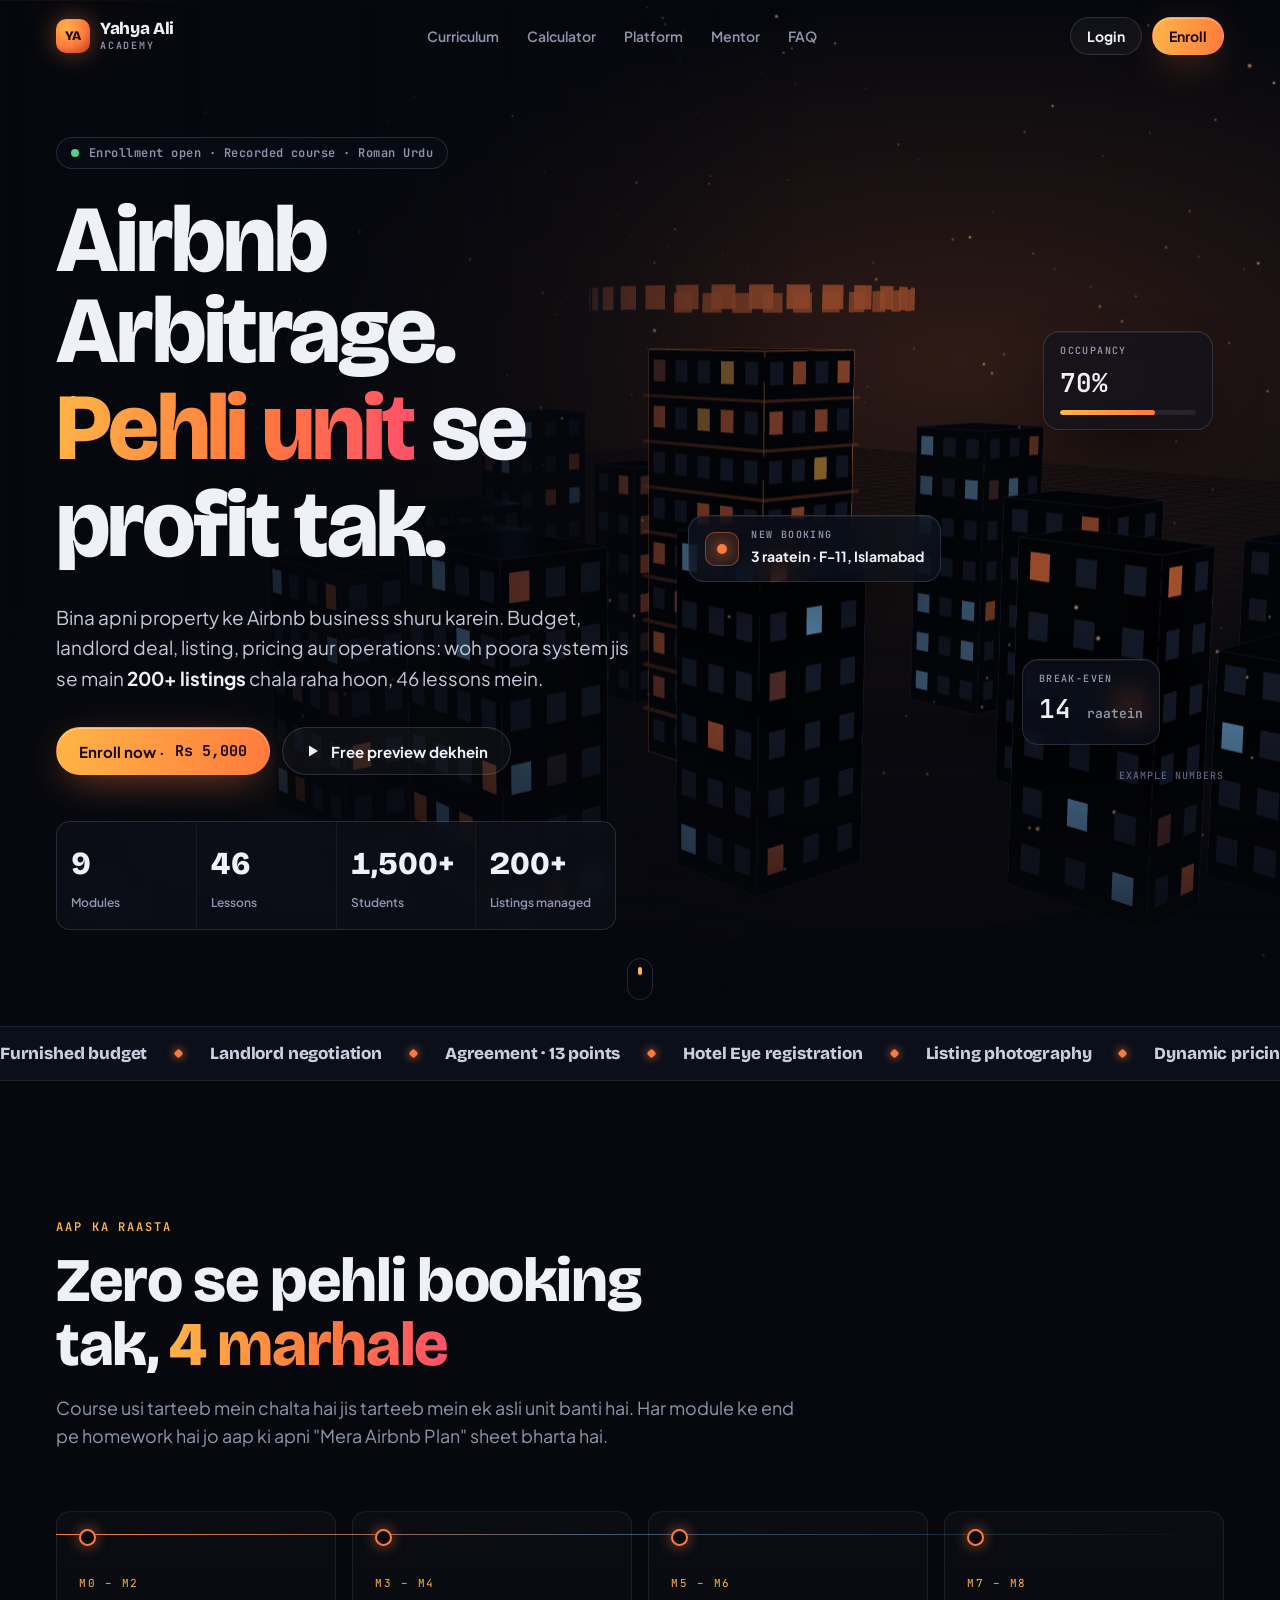
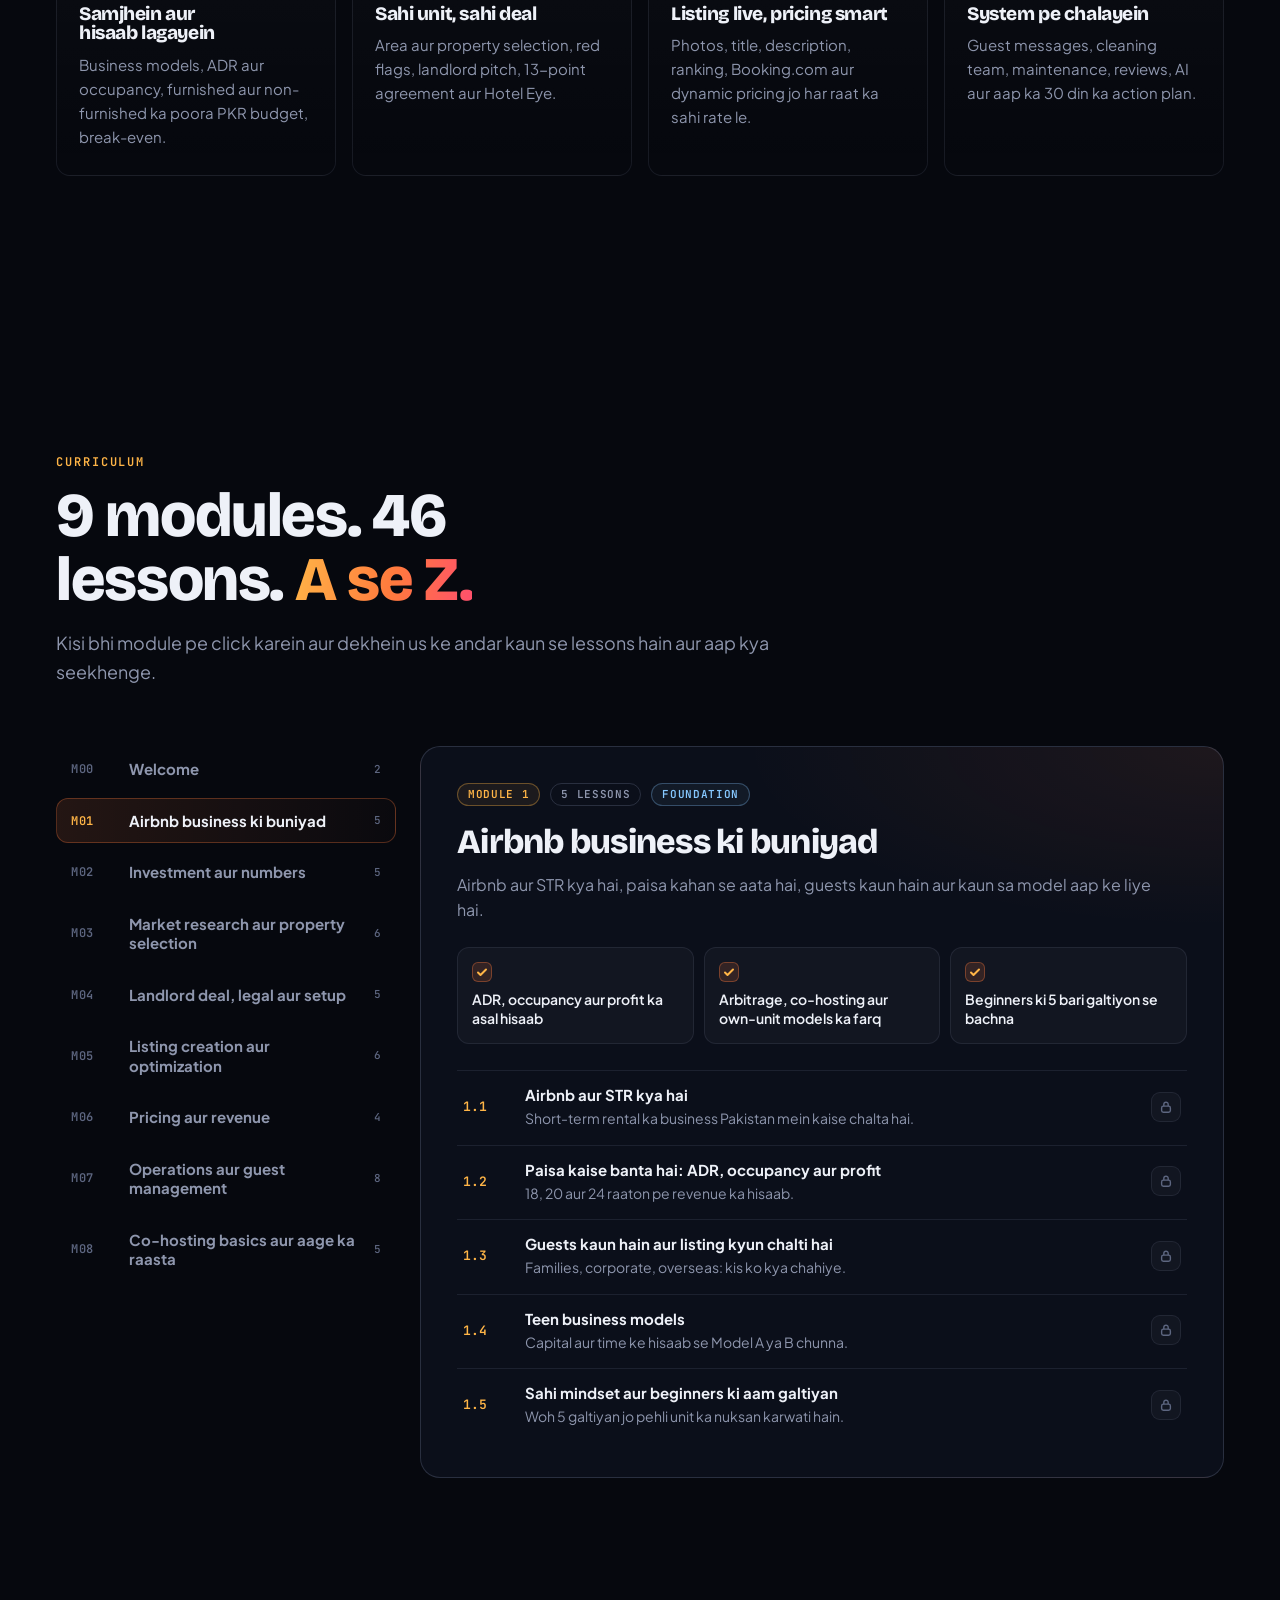
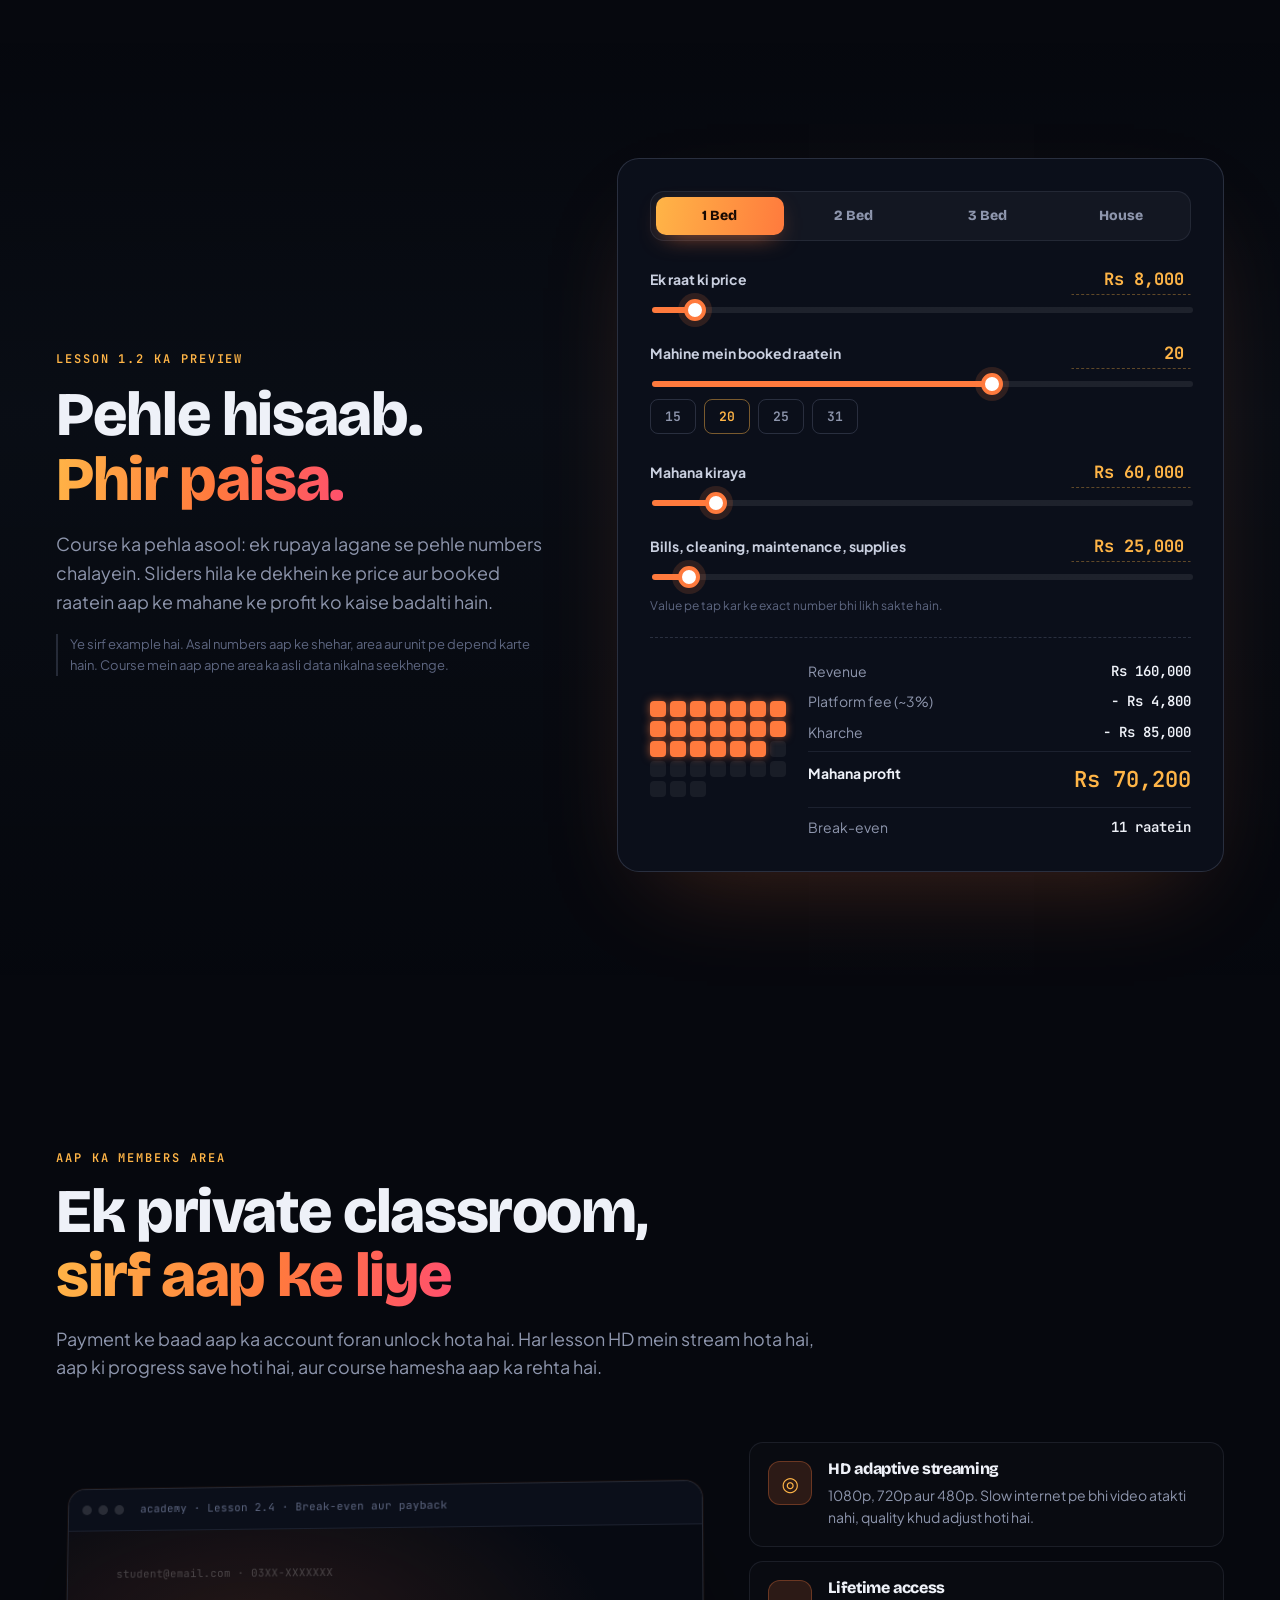
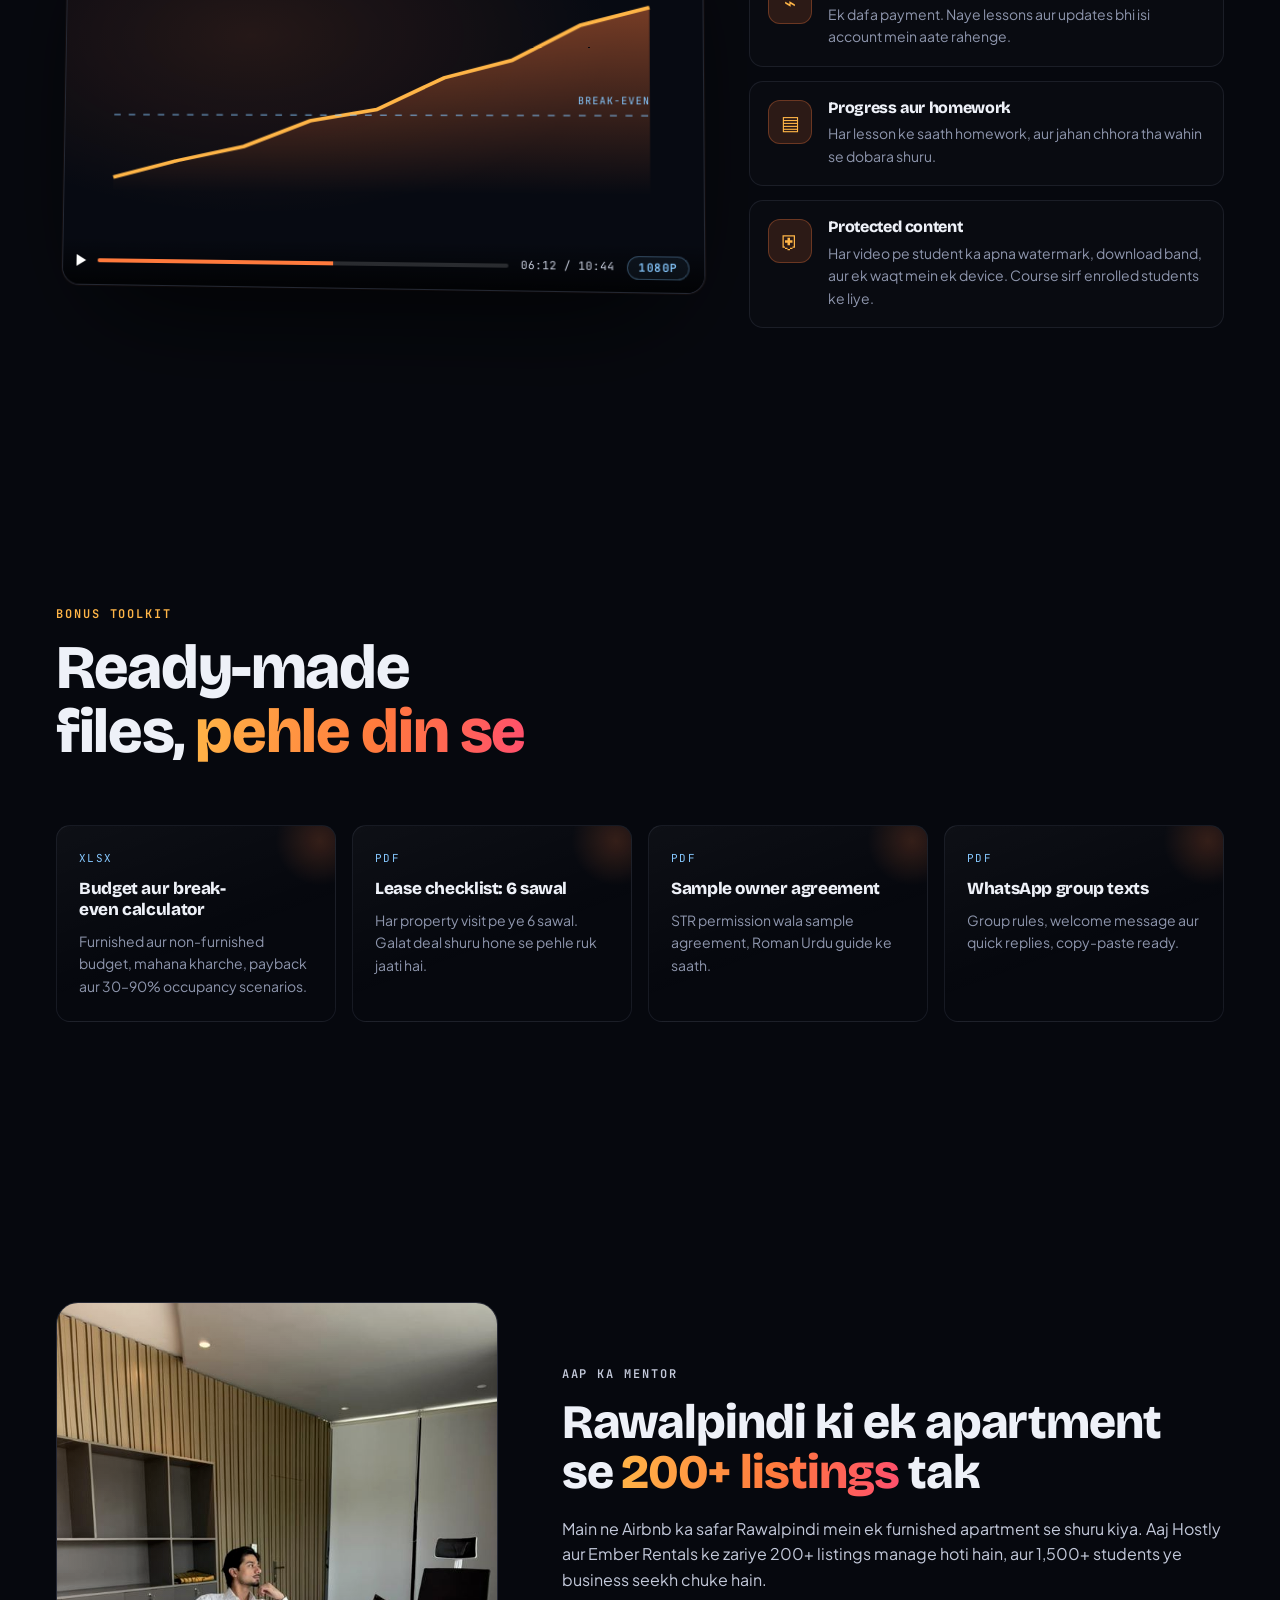
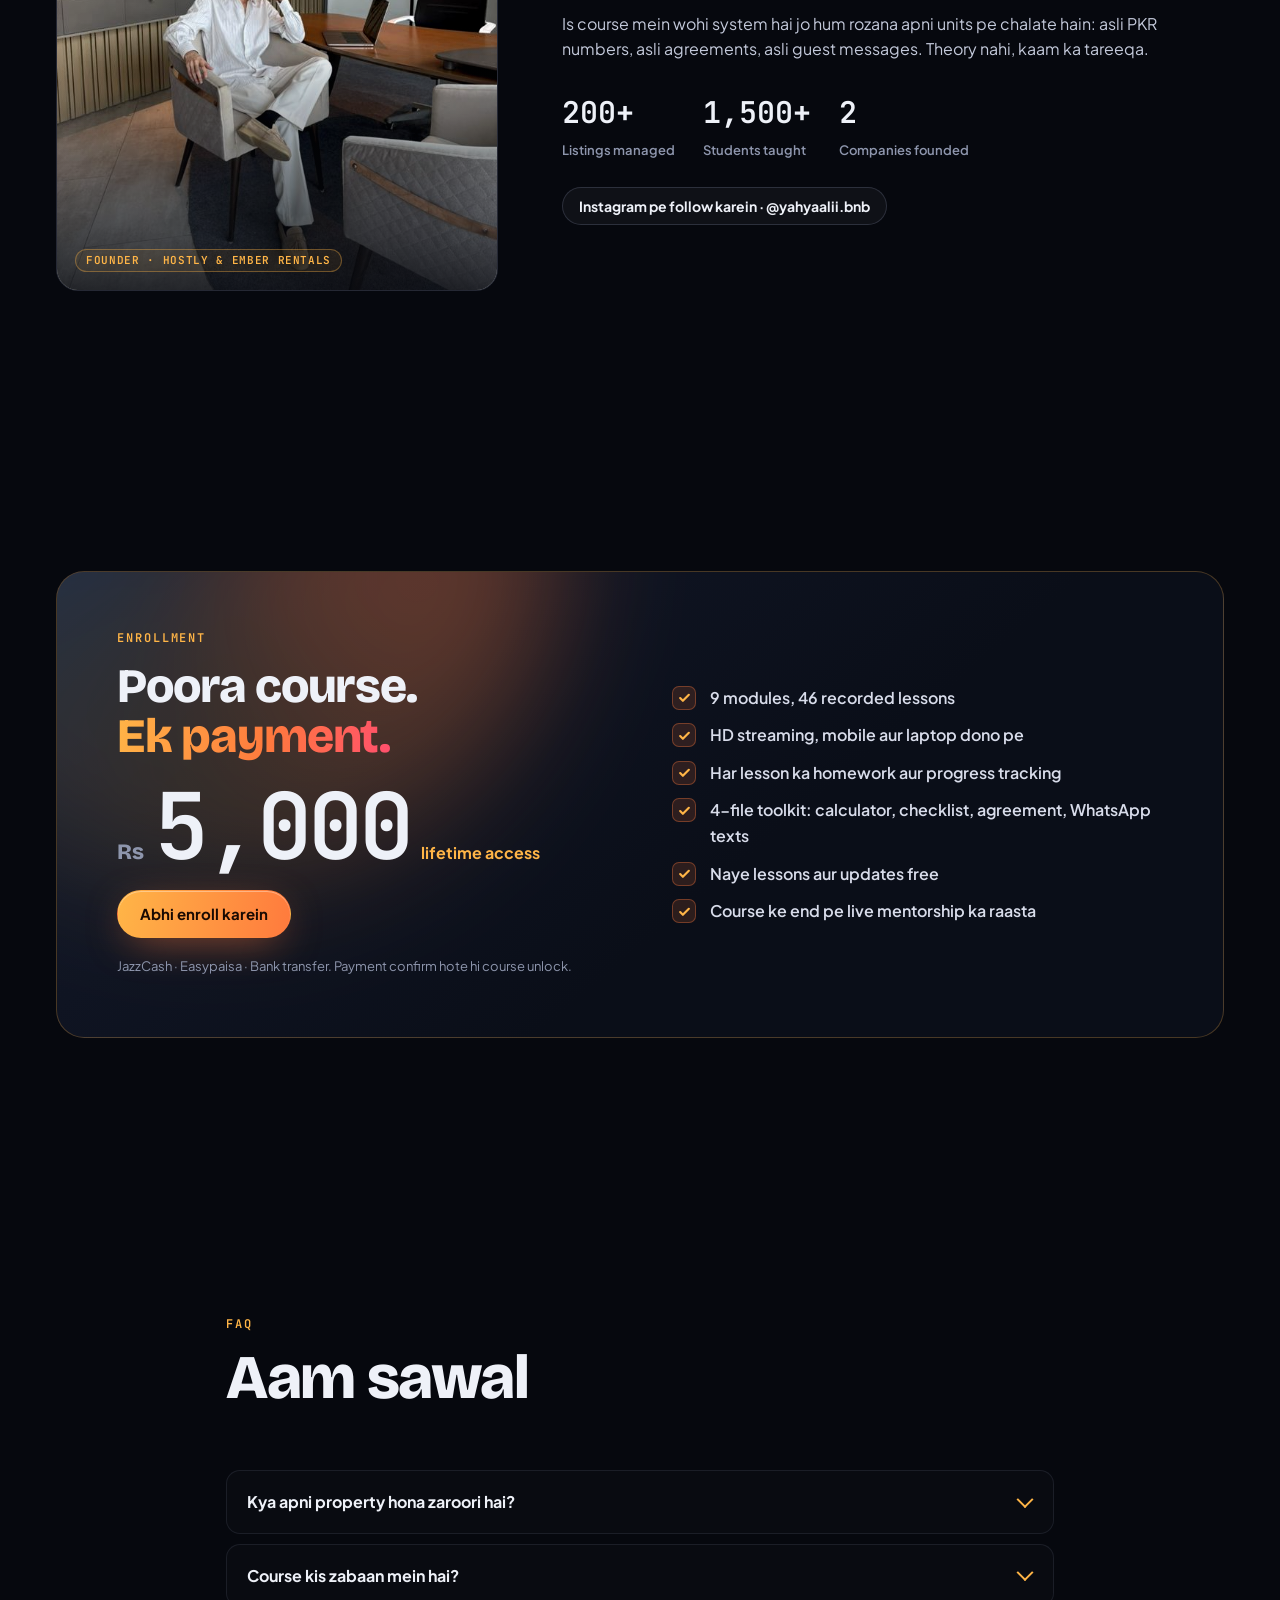
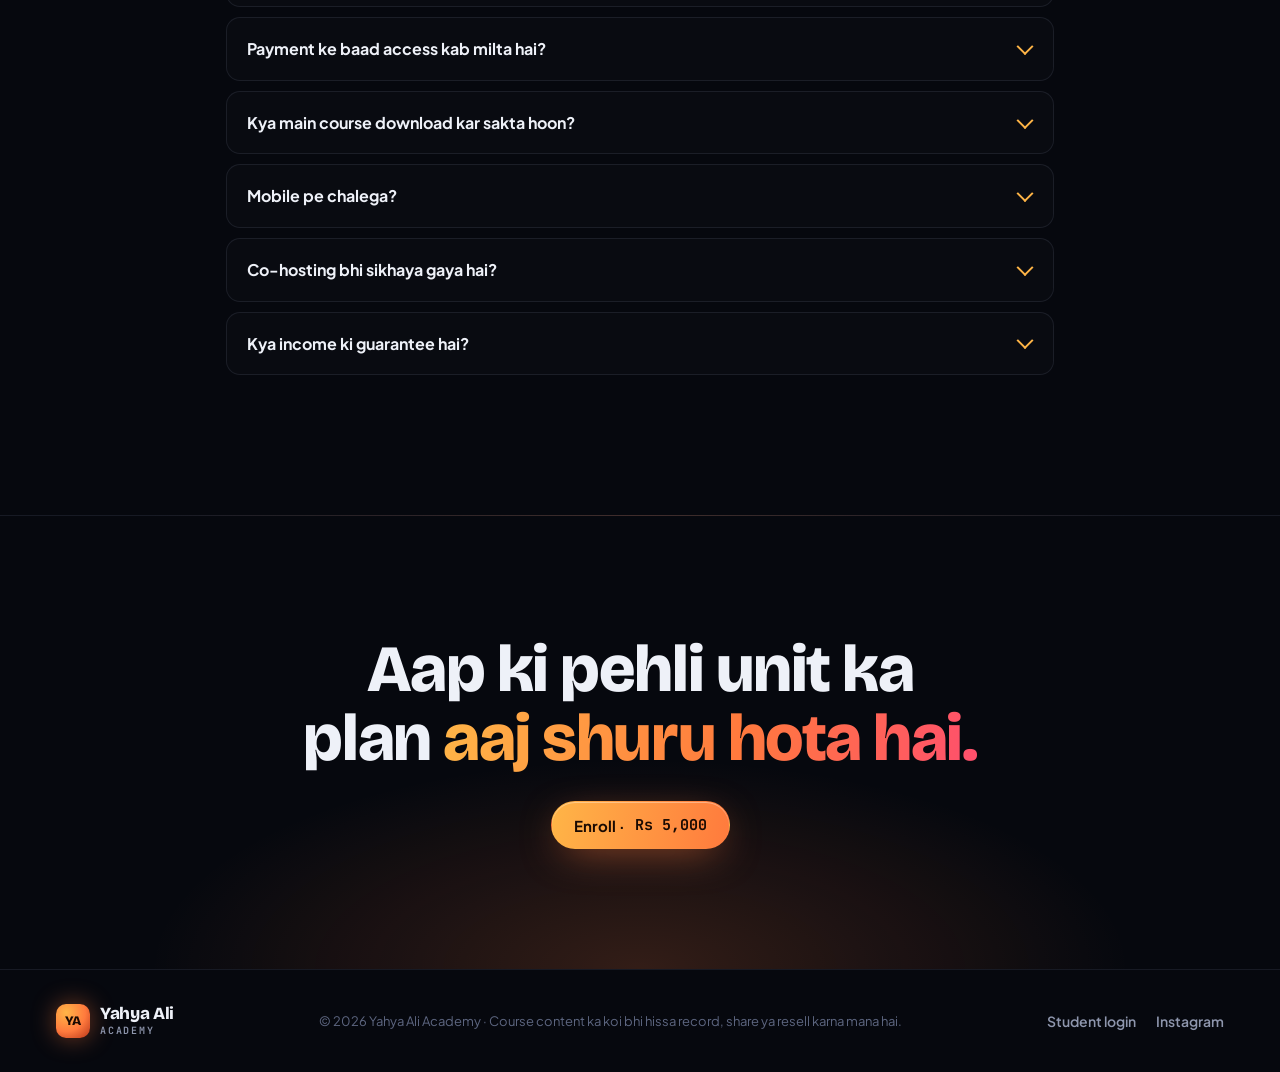
==== commit 94842879: "Bold display fonts, mobile polish, calculator unit types and wider ranges, portal fixes Co-Authored-" ====
--- a/index.html
+++ b/index.html
@@ -12,7 +12,7 @@
 <meta name="theme-color" content="#06080e">
 <link rel="preconnect" href="https://fonts.googleapis.com">
 <link rel="preconnect" href="https://fonts.gstatic.com" crossorigin>
-<link rel="stylesheet" href="https://fonts.googleapis.com/css2?family=JetBrains+Mono:wght@500;600&family=Manrope:wght@400;500;600;700;800&family=Unbounded:wght@500;600;700;800&display=swap">
+<link rel="stylesheet" href="https://fonts.googleapis.com/css2?family=Bricolage+Grotesque:opsz,wght@12..96,600;12..96,700;12..96,800&family=Plus+Jakarta+Sans:wght@400;500;600;700;800&family=JetBrains+Mono:wght@500;600;700&display=swap">
 <link rel="stylesheet" href="assets/brand.css">
 <link rel="stylesheet" href="assets/landing.css">
 </head>
@@ -131,27 +131,31 @@
         <p class="calc-note">Ye sirf example hai. Asal numbers aap ke shehar, area aur unit pe depend karte hain. Course mein aap apne area ka asli data nikalna seekhenge.</p>
       </div>
       <div class="calc" id="calc">
+        <div class="calc-units" role="group" aria-label="Unit type">
+          <button type="button" data-u="1">1 Bed</button><button type="button" data-u="2">2 Bed</button><button type="button" data-u="3">3 Bed</button><button type="button" data-u="h">House</button>
+        </div>
         <div class="calc-row">
           <label for="cAdr">Ek raat ki price</label>
-          <output class="mono" id="oAdr">Rs 8,500</output>
-          <input type="range" id="cAdr" min="4000" max="20000" step="500" value="8500">
+          <input class="calc-num mono" id="oAdr" data-for="cAdr" inputmode="numeric" aria-label="Ek raat ki price (Rs)">
+          <input type="range" id="cAdr" min="2000" max="100000" step="500" value="8000">
         </div>
         <div class="calc-row">
           <label for="cNights">Mahine mein booked raatein</label>
-          <output class="mono" id="oNights">18</output>
-          <input type="range" id="cNights" min="5" max="30" step="1" value="18">
-          <div class="calc-quick" role="group" aria-label="Quick nights"><button type="button" data-n="18">18</button><button type="button" data-n="20">20</button><button type="button" data-n="24">24</button></div>
+          <input class="calc-num mono" id="oNights" data-for="cNights" inputmode="numeric" aria-label="Booked raatein">
+          <input type="range" id="cNights" min="1" max="31" step="1" value="20">
+          <div class="calc-quick" role="group" aria-label="Quick nights"><button type="button" data-n="15">15</button><button type="button" data-n="20">20</button><button type="button" data-n="25">25</button><button type="button" data-n="31">31</button></div>
         </div>
         <div class="calc-row">
           <label for="cRent">Mahana kiraya</label>
-          <output class="mono" id="oRent">Rs 60,000</output>
-          <input type="range" id="cRent" min="25000" max="200000" step="5000" value="60000">
+          <input class="calc-num mono" id="oRent" data-for="cRent" inputmode="numeric" aria-label="Mahana kiraya (Rs)">
+          <input type="range" id="cRent" min="10000" max="500000" step="5000" value="60000">
         </div>
         <div class="calc-row">
-          <label for="cRun">Bills, cleaning, supplies</label>
-          <output class="mono" id="oRun">Rs 30,000</output>
-          <input type="range" id="cRun" min="10000" max="80000" step="2500" value="30000">
-        </div>
+          <label for="cRun">Bills, cleaning, maintenance, supplies</label>
+          <input class="calc-num mono" id="oRun" data-for="cRun" inputmode="numeric" aria-label="Mahana kharche (Rs)">
+          <input type="range" id="cRun" min="0" max="500000" step="2500" value="25000">
+        </div>
+        <p class="calc-tip">Value pe tap kar ke exact number bhi likh sakte hain.</p>
         <div class="calc-out">
           <div class="calc-cal" id="calCal" aria-hidden="true"></div>
           <dl>
--- a/assets/brand.css
+++ b/assets/brand.css
@@ -15,8 +15,8 @@
   --cool: #86c8ff;         /* data / system */
   --ok: #4fd18b;
   --bad: #ff5d6c;
-  --f-display: "Unbounded", "Manrope", system-ui, sans-serif;
-  --f-body: "Manrope", system-ui, -apple-system, "Segoe UI", sans-serif;
+  --f-display: "Bricolage Grotesque", "Plus Jakarta Sans", system-ui, sans-serif;
+  --f-body: "Plus Jakarta Sans", system-ui, -apple-system, "Segoe UI", sans-serif;
   --f-mono: "JetBrains Mono", ui-monospace, "SFMono-Regular", Menlo, monospace;
   --r: 14px;
   --gut: max(16px, env(safe-area-inset-left, 0px));
@@ -30,8 +30,9 @@
   font: 400 16px/1.6 var(--f-body); -webkit-font-smoothing: antialiased; overflow-x: hidden;
 }
 img { max-width: 100%; display: block; }
+[hidden] { display: none !important; }
 a { color: inherit; }
-h1, h2, h3, h4 { font-family: var(--f-display); font-weight: 600; letter-spacing: -0.02em; line-height: 1.08; margin: 0; text-wrap: balance; }
+h1, h2, h3, h4 { font-family: var(--f-display); font-weight: 800; letter-spacing: -0.022em; line-height: 1.04; margin: 0; text-wrap: balance; }
 p { margin: 0; }
 .mono { font-family: var(--f-mono); font-variant-numeric: tabular-nums; }
 .eyebrow { font: 600 12px/1 var(--f-mono); letter-spacing: 0.16em; text-transform: uppercase; color: var(--ember-2); }
@@ -73,7 +74,7 @@
 .chip.ok { color: var(--ok); border-color: rgba(79,209,139,.35); background: rgba(79,209,139,.07); }
 .chip.cool { color: var(--cool); border-color: rgba(134,200,255,.3); background: rgba(134,200,255,.06); }
 
-.logo { display: inline-flex; align-items: center; gap: 10px; text-decoration: none; font: 700 15px/1 var(--f-display); letter-spacing: -.01em; }
+.logo { display: inline-flex; align-items: center; gap: 10px; text-decoration: none; font: 800 17px/1 var(--f-display); letter-spacing: -.02em; }
 .logo-mark { width: 34px; height: 34px; border-radius: 10px; display: grid; place-items: center; background: radial-gradient(circle at 30% 25%, var(--ember-2), var(--ember) 55%, #b9361a); color: #1a0a02; font: 800 13px/1 var(--f-display); box-shadow: 0 0 24px rgba(255,122,61,.45); }
 .logo small { display: block; font: 600 10px/1.2 var(--f-mono); letter-spacing: .18em; color: var(--mute); text-transform: uppercase; margin-top: 3px; }
 
--- a/assets/landing.css
+++ b/assets/landing.css
@@ -29,14 +29,14 @@
   font: 600 12px/1.2 var(--f-mono); letter-spacing: .04em; color: var(--mute); margin-bottom: 26px; }
 .hero-badge .dot { width: 8px; height: 8px; border-radius: 50%; background: var(--ok); box-shadow: 0 0 0 0 rgba(79,209,139,.6); animation: ping 2s infinite; }
 @keyframes ping { 0% { box-shadow: 0 0 0 0 rgba(79,209,139,.55); } 80%, 100% { box-shadow: 0 0 0 10px rgba(79,209,139,0); } }
-.hero-title { font-size: clamp(40px, 6.6vw, 84px); font-weight: 700; letter-spacing: -.035em; line-height: 1.0; }
+.hero-title { font-size: clamp(48px, 7.4vw, 96px); font-weight: 800; letter-spacing: -.028em; line-height: .96; }
 .hero-title .line { display: block; overflow: hidden; padding-bottom: .06em; }
 .hero-sub { margin-top: 26px; font-size: clamp(16px, 1.5vw, 19px); color: #c3c9da; max-width: 54ch; }
 .hero-sub b { color: var(--fg); }
 .hero-actions { display: flex; flex-wrap: wrap; gap: 12px; margin-top: 34px; }
 .hero-stats { list-style: none; padding: 0; margin: 46px 0 0; display: grid; grid-template-columns: repeat(4, minmax(0, 1fr)); gap: 1px; background: var(--line); border: 1px solid var(--line); border-radius: var(--r); overflow: hidden; max-width: 560px; }
 .hero-stats li { background: rgba(8,11,19,.78); backdrop-filter: blur(8px); padding: 16px 14px; display: grid; gap: 4px; }
-.hero-stats b { font-size: clamp(20px, 2.4vw, 28px); font-weight: 600; color: var(--fg); }
+.hero-stats b { font-family: var(--f-display); font-size: clamp(24px, 2.8vw, 32px); font-weight: 800; color: var(--fg); }
 .hero-stats span { font-size: 12px; color: var(--mute); font-weight: 600; }
 @media (max-width: 520px) { .hero-stats { grid-template-columns: repeat(2, minmax(0, 1fr)); } }
 
@@ -70,14 +70,14 @@
 /* MARQUEE */
 .marquee { border-block: 1px solid var(--line); background: var(--night); overflow: hidden; padding-block: 18px; position: relative; }
 .marquee-track { display: flex; align-items: center; gap: 28px; width: max-content; animation: mq 46s linear infinite; }
-.marquee span { font: 600 15px/1 var(--f-display); letter-spacing: -.01em; color: #c9cfdf; white-space: nowrap; }
+.marquee span { font: 800 17px/1 var(--f-display); letter-spacing: -.01em; color: #c9cfdf; white-space: nowrap; }
 .marquee i { width: 7px; height: 7px; border-radius: 2px; background: var(--ember); transform: rotate(45deg); box-shadow: 0 0 10px var(--ember); flex: none; }
 @keyframes mq { to { transform: translateX(-50%); } }
 
 /* SECTIONS */
 .sec { padding-block: clamp(80px, 11vw, 140px); position: relative; }
 .sec-head { max-width: 760px; margin-bottom: clamp(36px, 5vw, 60px); display: grid; gap: 16px; }
-.sec-head h2 { font-size: clamp(30px, 4.4vw, 54px); }
+.sec-head h2 { font-size: clamp(34px, 5vw, 62px); }
 .lead { font-size: clamp(16px, 1.4vw, 18px); color: var(--mute); max-width: 62ch; }
 
 /* JOURNEY */
@@ -127,17 +127,22 @@
 .calc-sec { background: linear-gradient(180deg, transparent, rgba(134,200,255,.03) 40%, transparent); }
 .calc-grid { display: grid; grid-template-columns: minmax(0, .9fr) minmax(0, 1.1fr); gap: clamp(28px, 5vw, 70px); align-items: center; }
 .calc-copy { display: grid; gap: 18px; }
-.calc-copy h2 { font-size: clamp(30px, 4.4vw, 54px); }
+.calc-copy h2 { font-size: clamp(34px, 5vw, 62px); }
 .calc-note { font-size: 13px; color: var(--dim); border-left: 2px solid var(--line-2); padding-left: 12px; }
 .calc { border-radius: 22px; border: 1px solid var(--line-2); background: var(--night); padding: clamp(20px, 3vw, 32px); display: grid; gap: 22px; box-shadow: 0 40px 100px -40px rgba(255,122,61,.25); }
 .calc-row { display: grid; grid-template-columns: minmax(0, 1fr) auto; gap: 10px 16px; align-items: center; }
 .calc-row label { font-weight: 700; font-size: 14px; color: #c9cfdf; }
-.calc-row output { font-weight: 600; font-size: 16px; color: var(--ember-2); }
+.calc-num { width: 12ch; max-width: 46vw; text-align: right; font-weight: 700; font-size: 17px; color: var(--ember-2); background: transparent; border: 1px solid transparent; border-bottom: 1px dashed rgba(255,181,71,.35); border-radius: 8px 8px 0 0; padding: 4px 6px; }
+.calc-num:focus { outline: none; border-color: rgba(255,181,71,.6); background: rgba(255,181,71,.06); border-radius: 8px; }
+.calc-units { display: grid; grid-template-columns: repeat(4, minmax(0, 1fr)); gap: 6px; padding: 5px; border-radius: 14px; background: rgba(255,255,255,.035); border: 1px solid var(--line); }
+.calc-units button { font: 800 14px/1 var(--f-display); padding: 12px 4px; border-radius: 10px; border: 0; background: none; color: var(--mute); cursor: pointer; transition: background .2s, color .2s; }
+.calc-units button.on { color: #1a0a02; background: linear-gradient(100deg, var(--ember-2), var(--ember)); box-shadow: 0 8px 24px -10px rgba(255,122,61,.8); }
+.calc-tip { font-size: 12px; color: var(--dim); margin-top: -8px; }
 .calc-row input[type=range] { grid-column: 1 / -1; width: 100%; -webkit-appearance: none; appearance: none; height: 6px; border-radius: 9px; background: linear-gradient(90deg, var(--ember) var(--p, 50%), rgba(255,255,255,.08) var(--p, 50%)); outline-offset: 6px; }
 .calc-row input[type=range]::-webkit-slider-thumb { -webkit-appearance: none; width: 22px; height: 22px; border-radius: 50%; background: #fff; border: 4px solid var(--ember); box-shadow: 0 0 0 6px rgba(255,122,61,.15); cursor: grab; }
 .calc-row input[type=range]::-moz-range-thumb { width: 16px; height: 16px; border-radius: 50%; background: #fff; border: 4px solid var(--ember); cursor: grab; }
 .calc-quick { grid-column: 1 / -1; display: flex; gap: 8px; }
-.calc-quick button { font: 600 12px/1 var(--f-mono); padding: 8px 12px; border-radius: 8px; border: 1px solid var(--line-2); background: none; color: var(--mute); cursor: pointer; }
+.calc-quick button { font: 600 13px/1 var(--f-mono); padding: 10px 14px; border-radius: 8px; border: 1px solid var(--line-2); background: none; color: var(--mute); cursor: pointer; }
 .calc-quick button:hover, .calc-quick button.on { color: var(--ember-2); border-color: rgba(255,181,71,.45); }
 .calc-out { display: grid; grid-template-columns: auto minmax(0, 1fr); gap: 22px; align-items: center; padding-top: 22px; border-top: 1px dashed var(--line-2); }
 .calc-cal { display: grid; grid-template-columns: repeat(7, 16px); gap: 4px; }
@@ -214,7 +219,7 @@
 .price-left { display: grid; gap: 18px; align-content: start; }
 .price-left h2 { font-size: clamp(28px, 4vw, 48px); }
 .price { display: flex; align-items: baseline; flex-wrap: wrap; gap: 10px; }
-.price-cur { font: 600 22px/1 var(--f-display); color: var(--mute); }
+.price-cur { font: 800 22px/1 var(--f-display); color: var(--mute); }
 .price-n { font-size: clamp(56px, 8vw, 92px); font-weight: 600; letter-spacing: -.04em; line-height: 1; }
 .price-per { color: var(--ember-2); font-weight: 700; }
 .price-left .btn { justify-self: start; }
@@ -238,7 +243,7 @@
 /* FINAL + FOOTER */
 .final { padding-block: clamp(70px, 10vw, 120px); text-align: center; background: radial-gradient(700px 300px at 50% 100%, rgba(255,122,61,.18), transparent 70%); border-top: 1px solid var(--line); }
 .final-in { display: grid; justify-items: center; gap: 28px; }
-.final h2 { font-size: clamp(28px, 4.6vw, 56px); max-width: 18ch; }
+.final h2 { font-size: clamp(34px, 5.4vw, 66px); max-width: 18ch; }
 .foot { border-top: 1px solid var(--line); padding-block: 34px calc(34px + env(safe-area-inset-bottom, 0px)); }
 .foot-in { display: flex; flex-wrap: wrap; align-items: center; justify-content: space-between; gap: 18px; }
 .foot p { color: var(--dim); font-size: 13px; max-width: 60ch; }
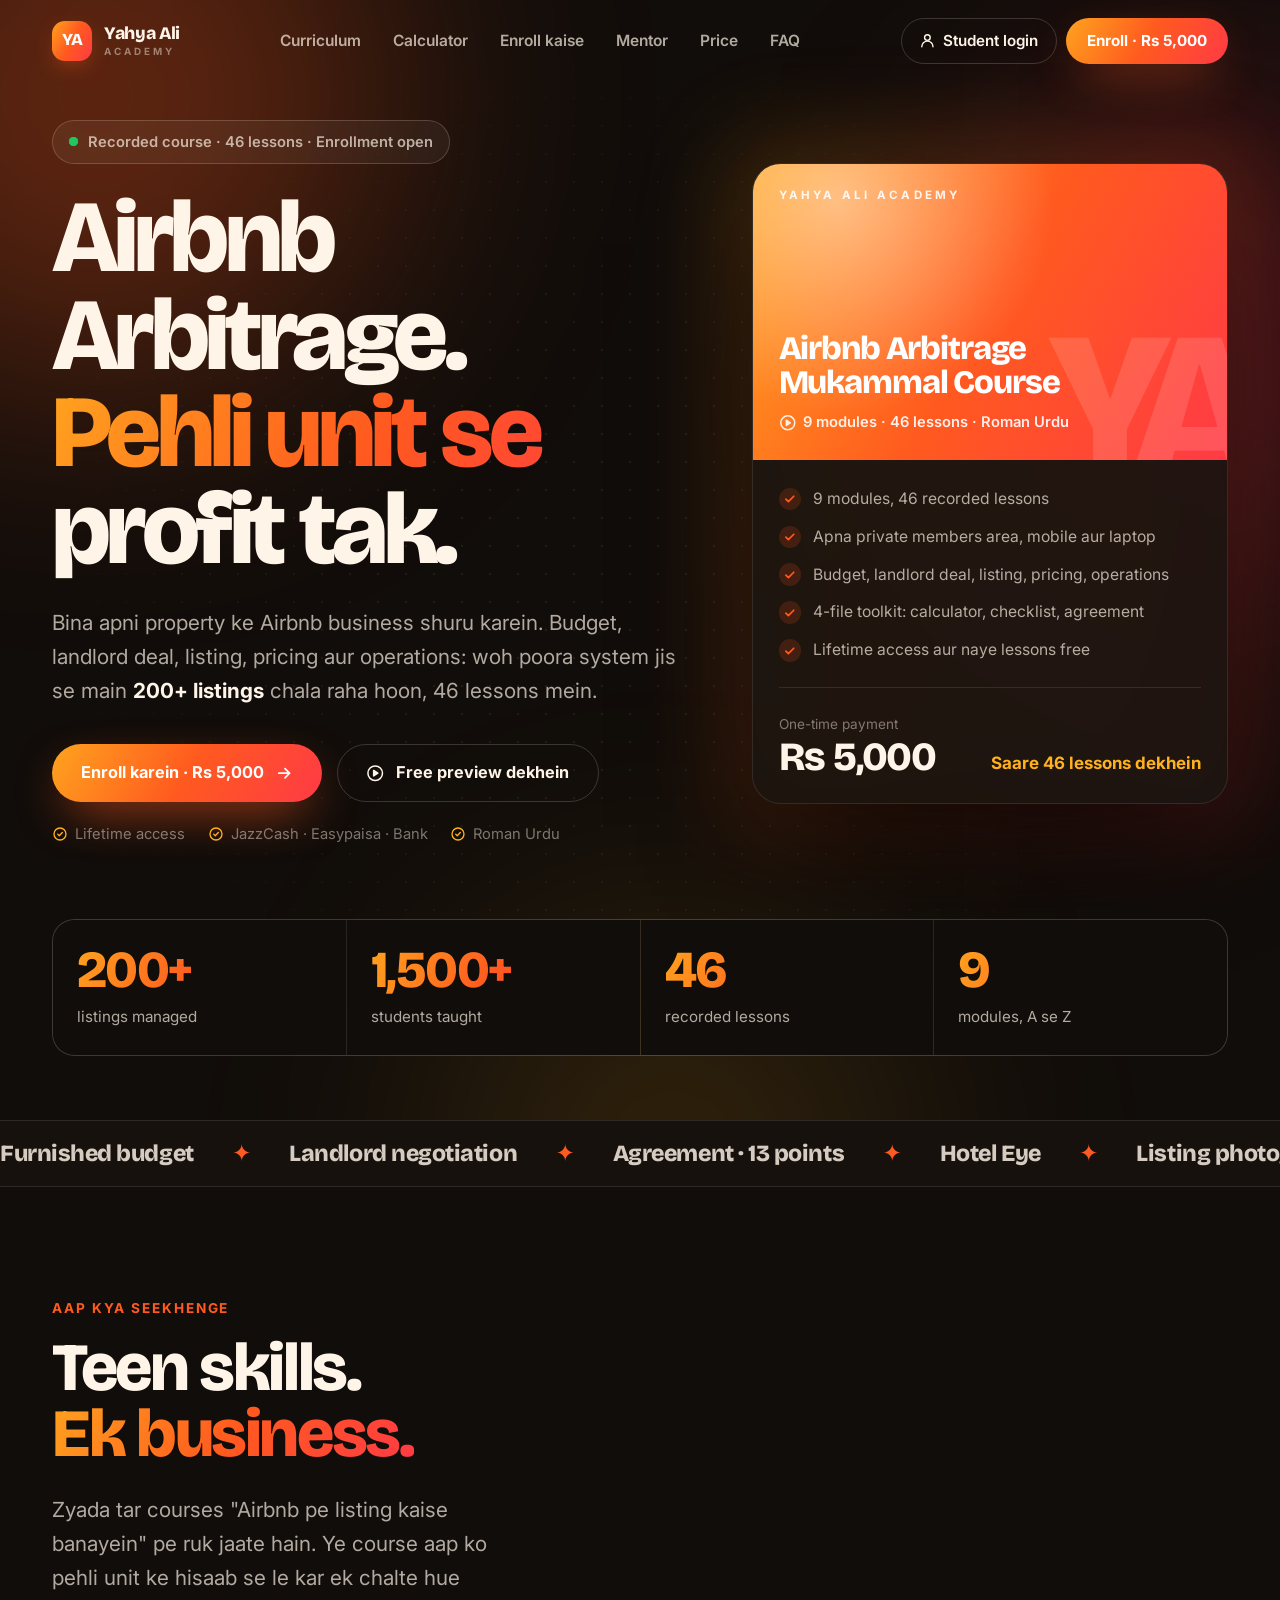
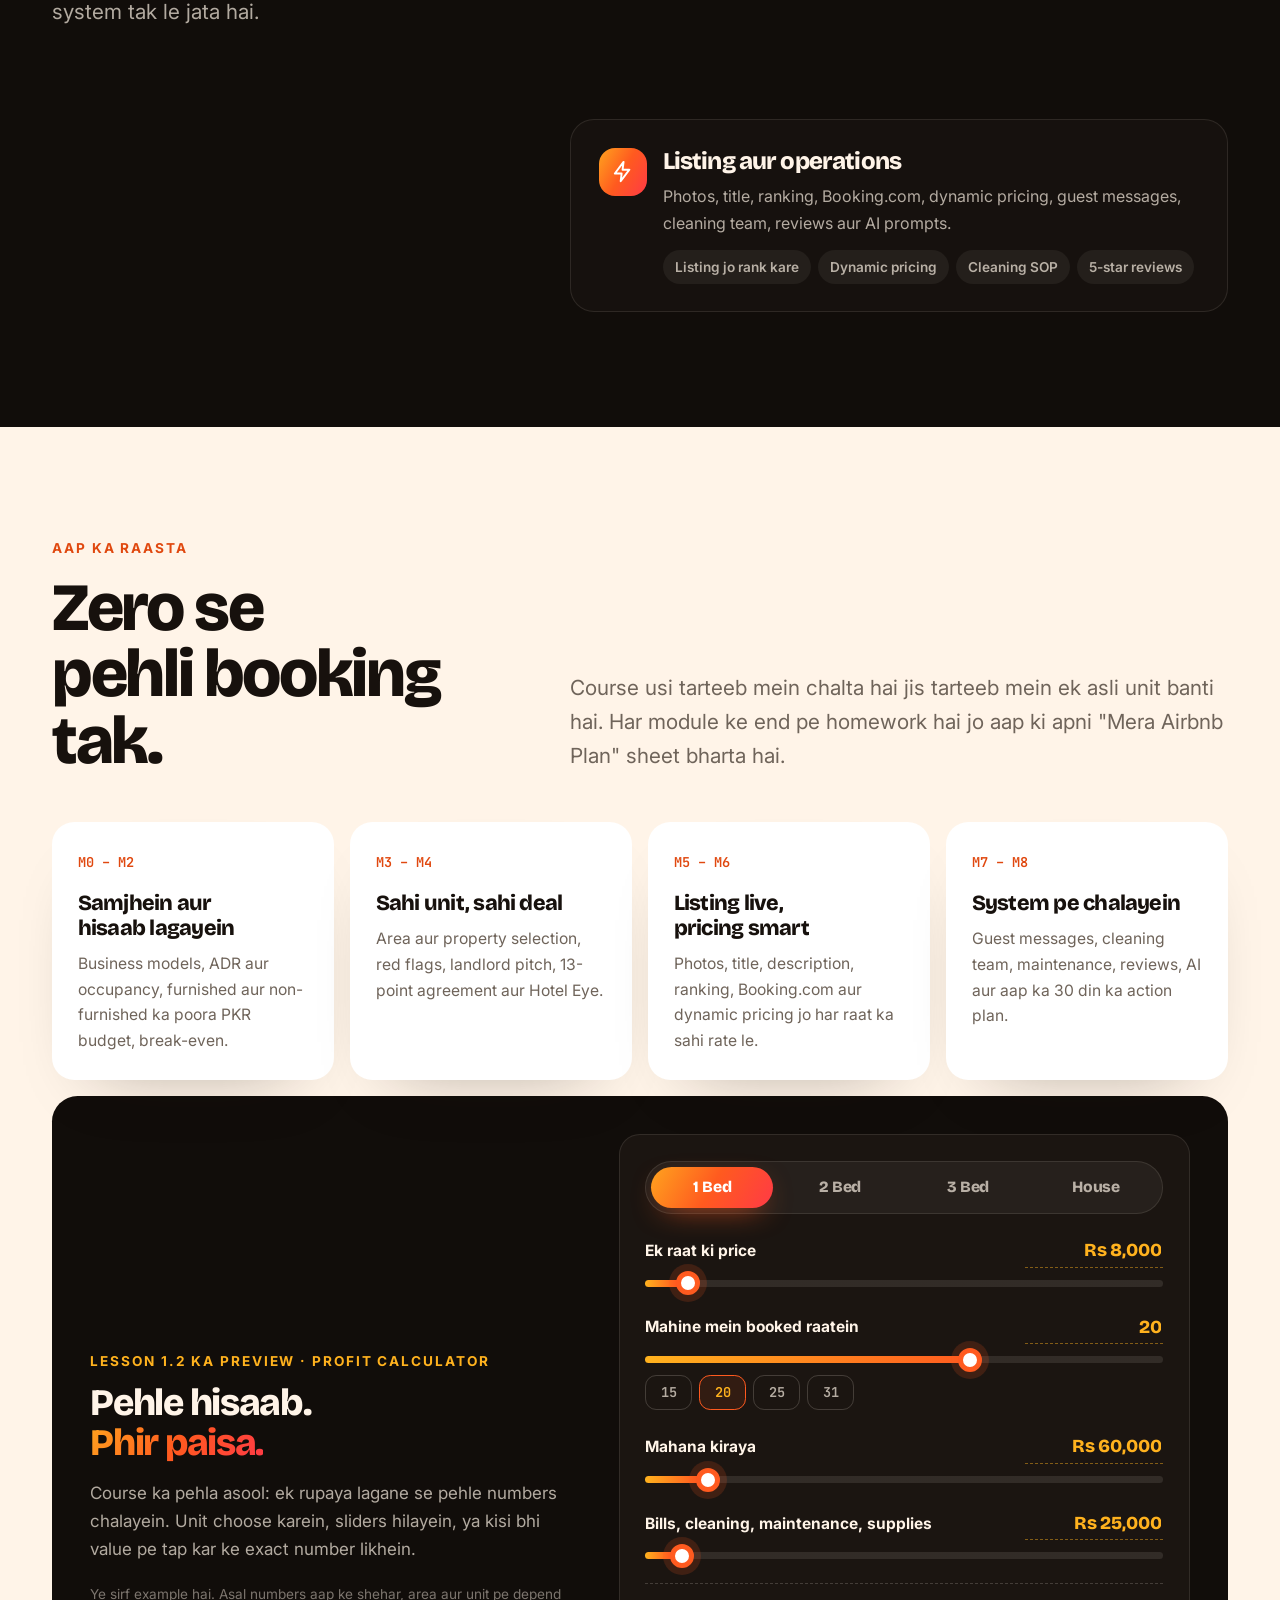
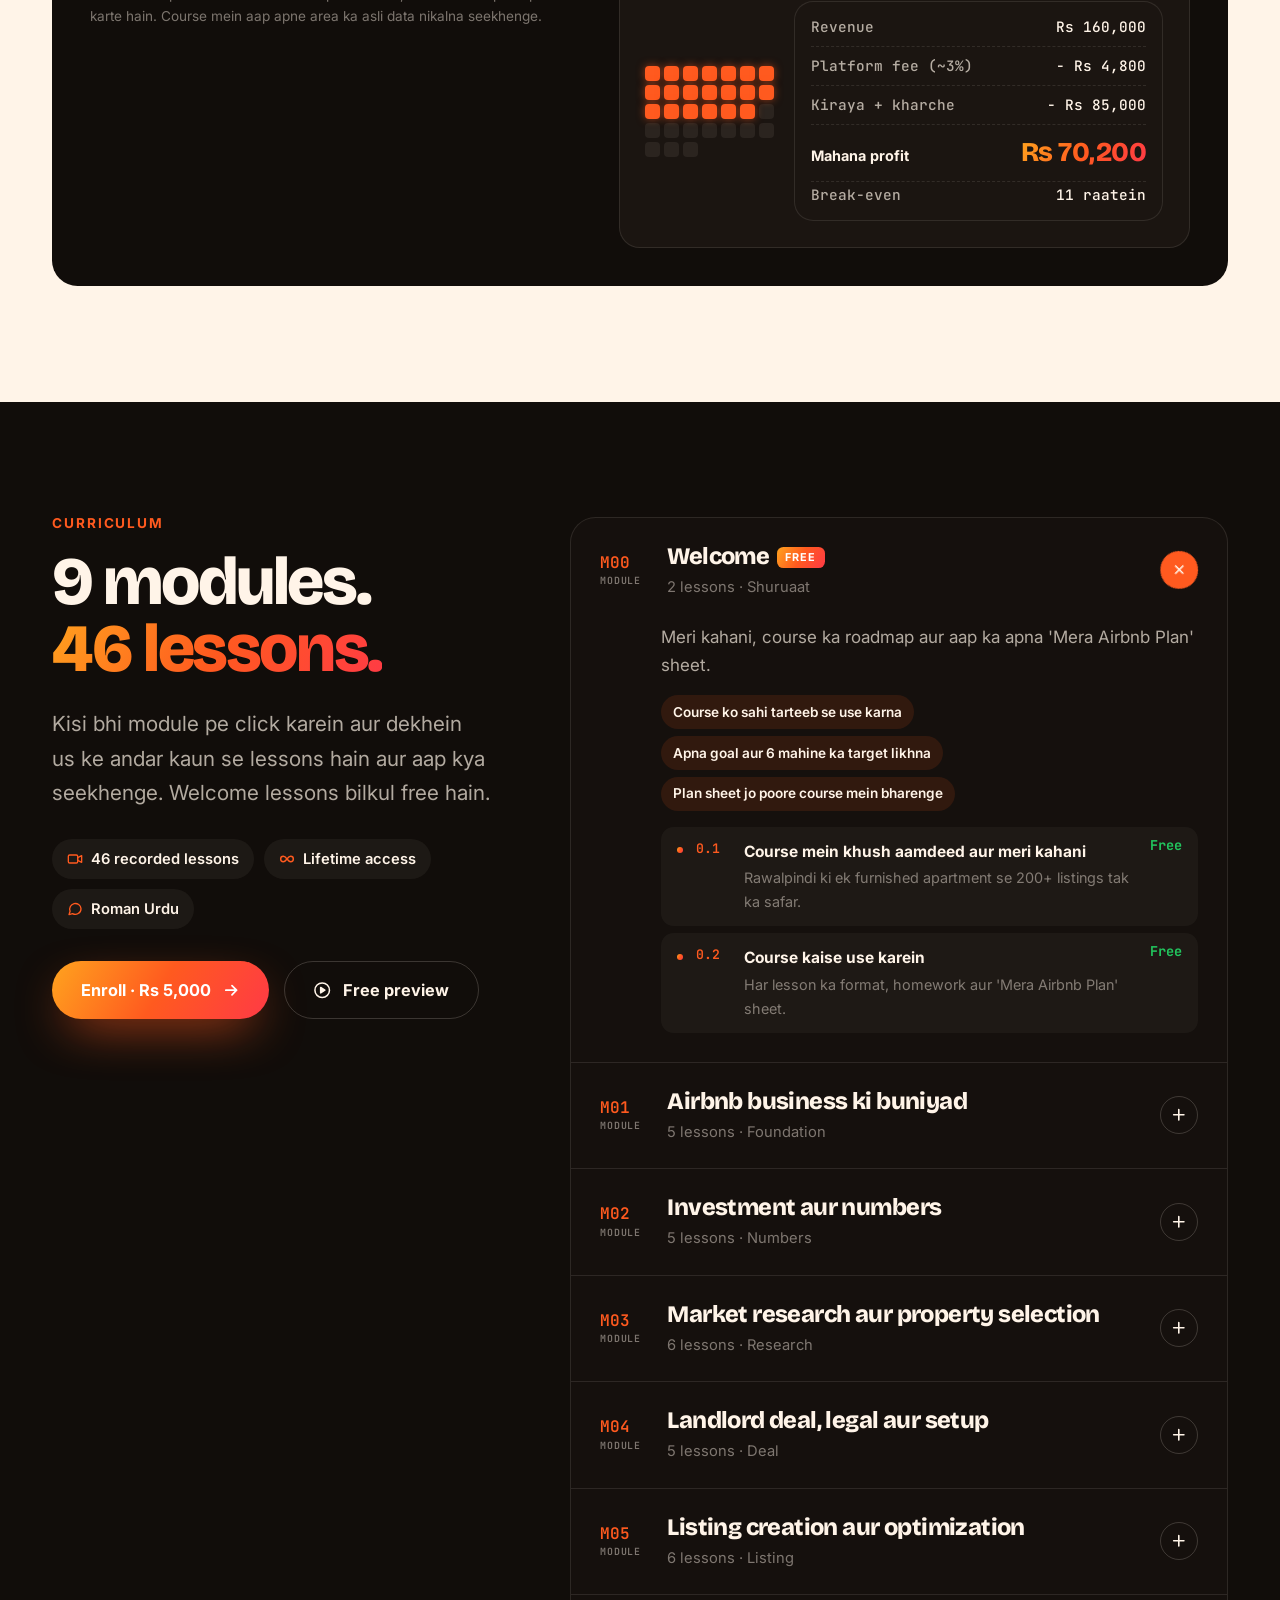
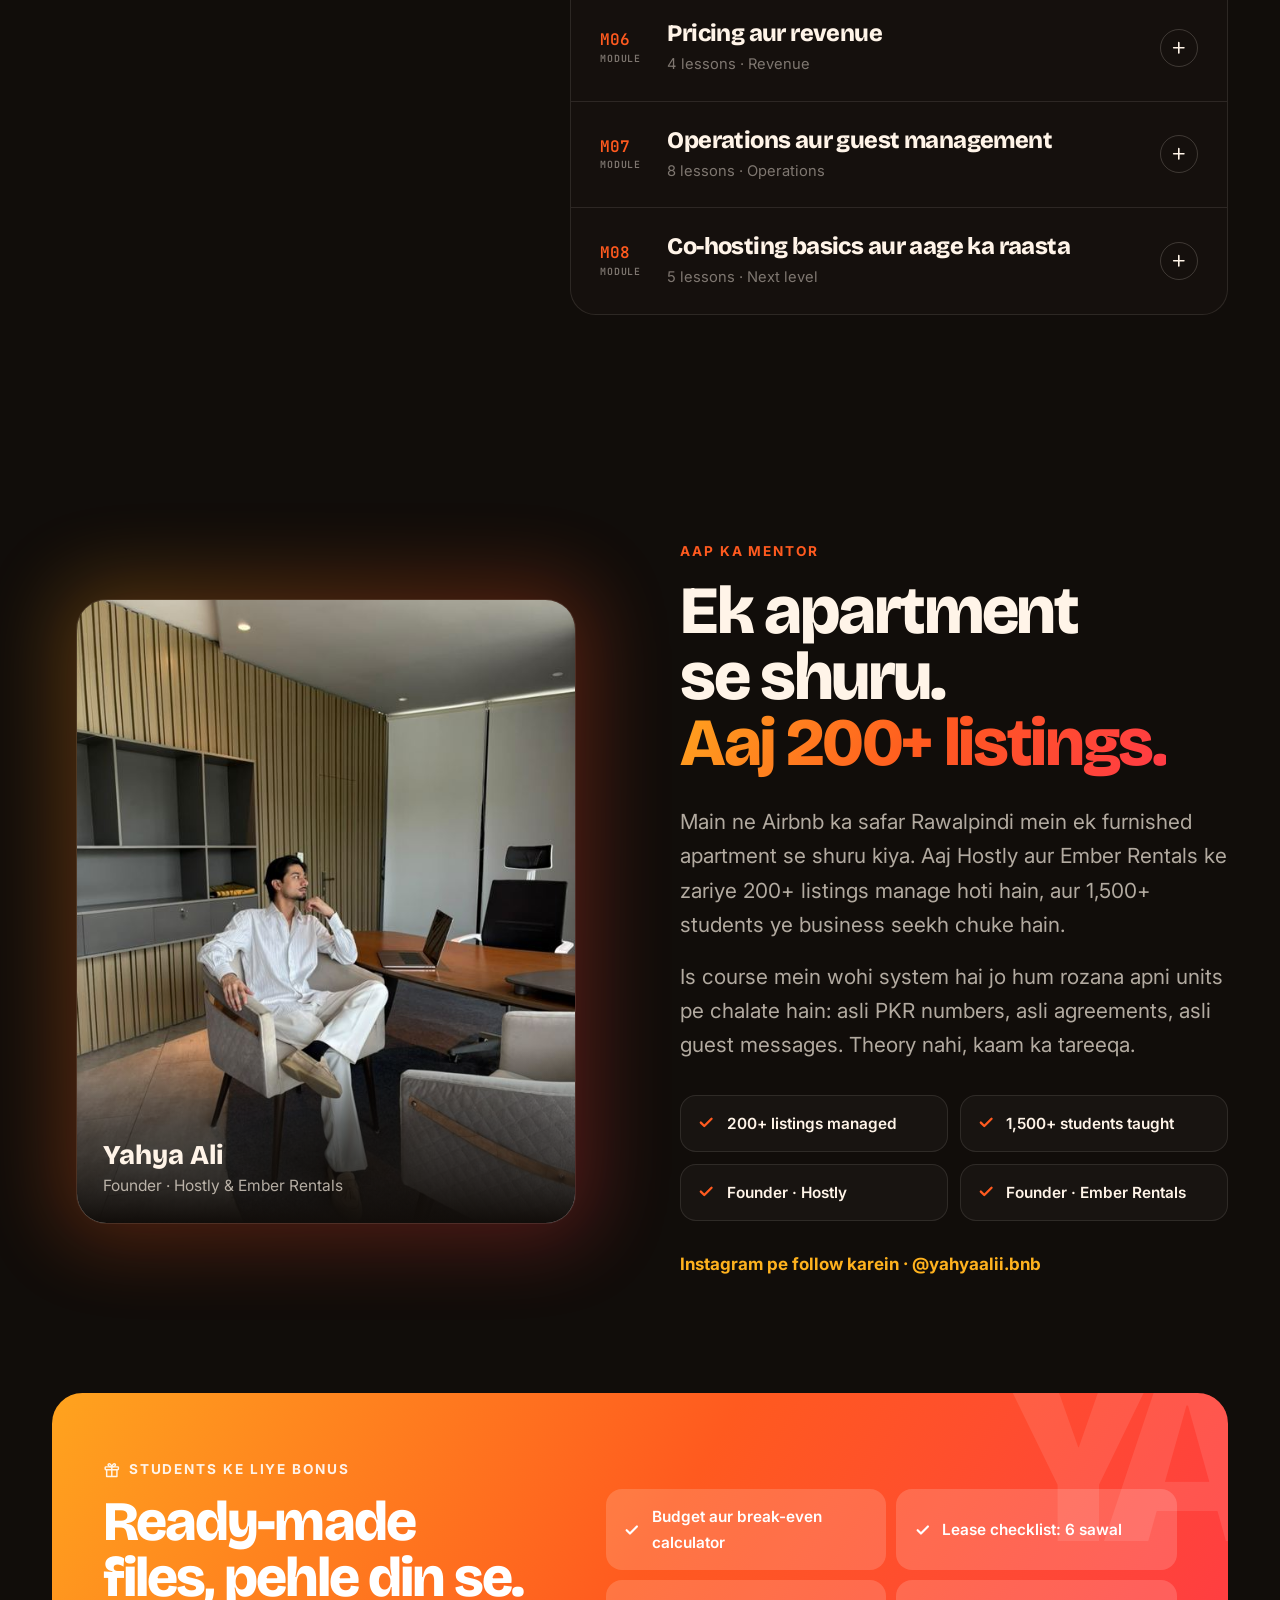
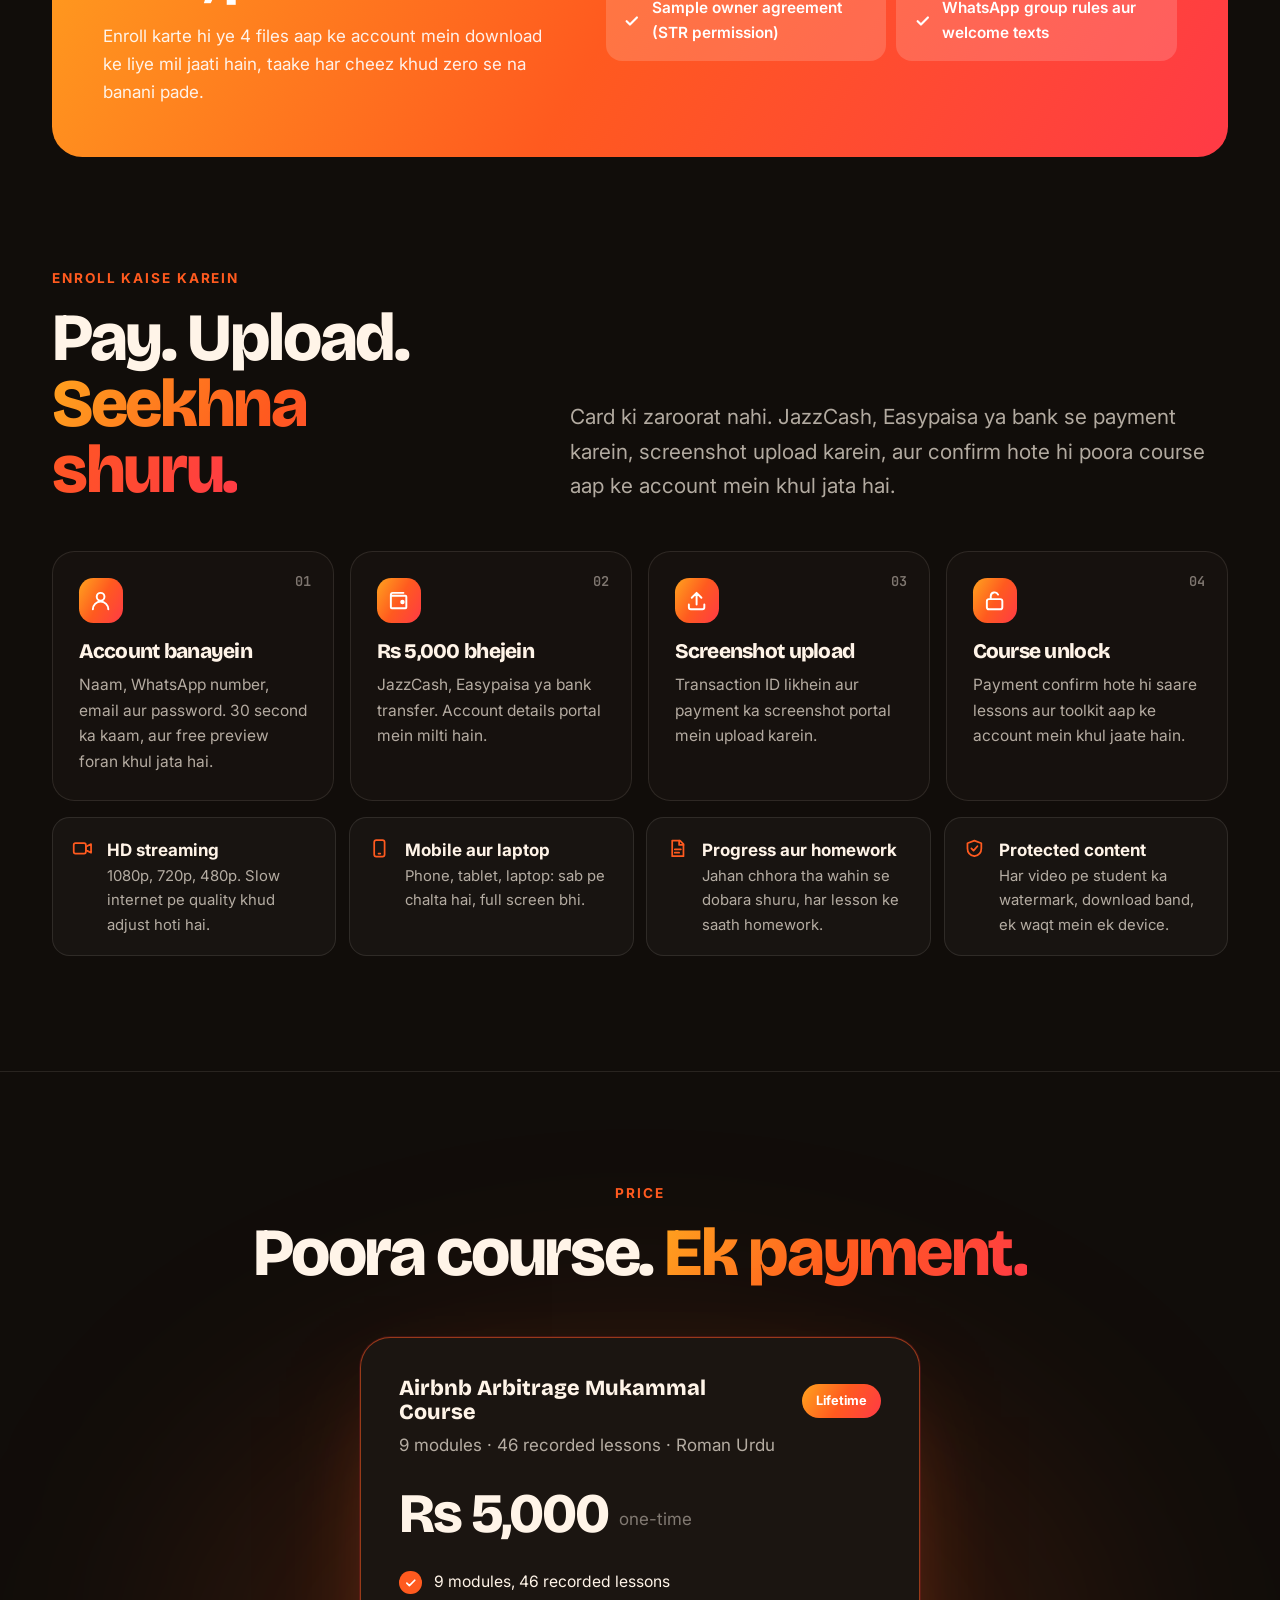
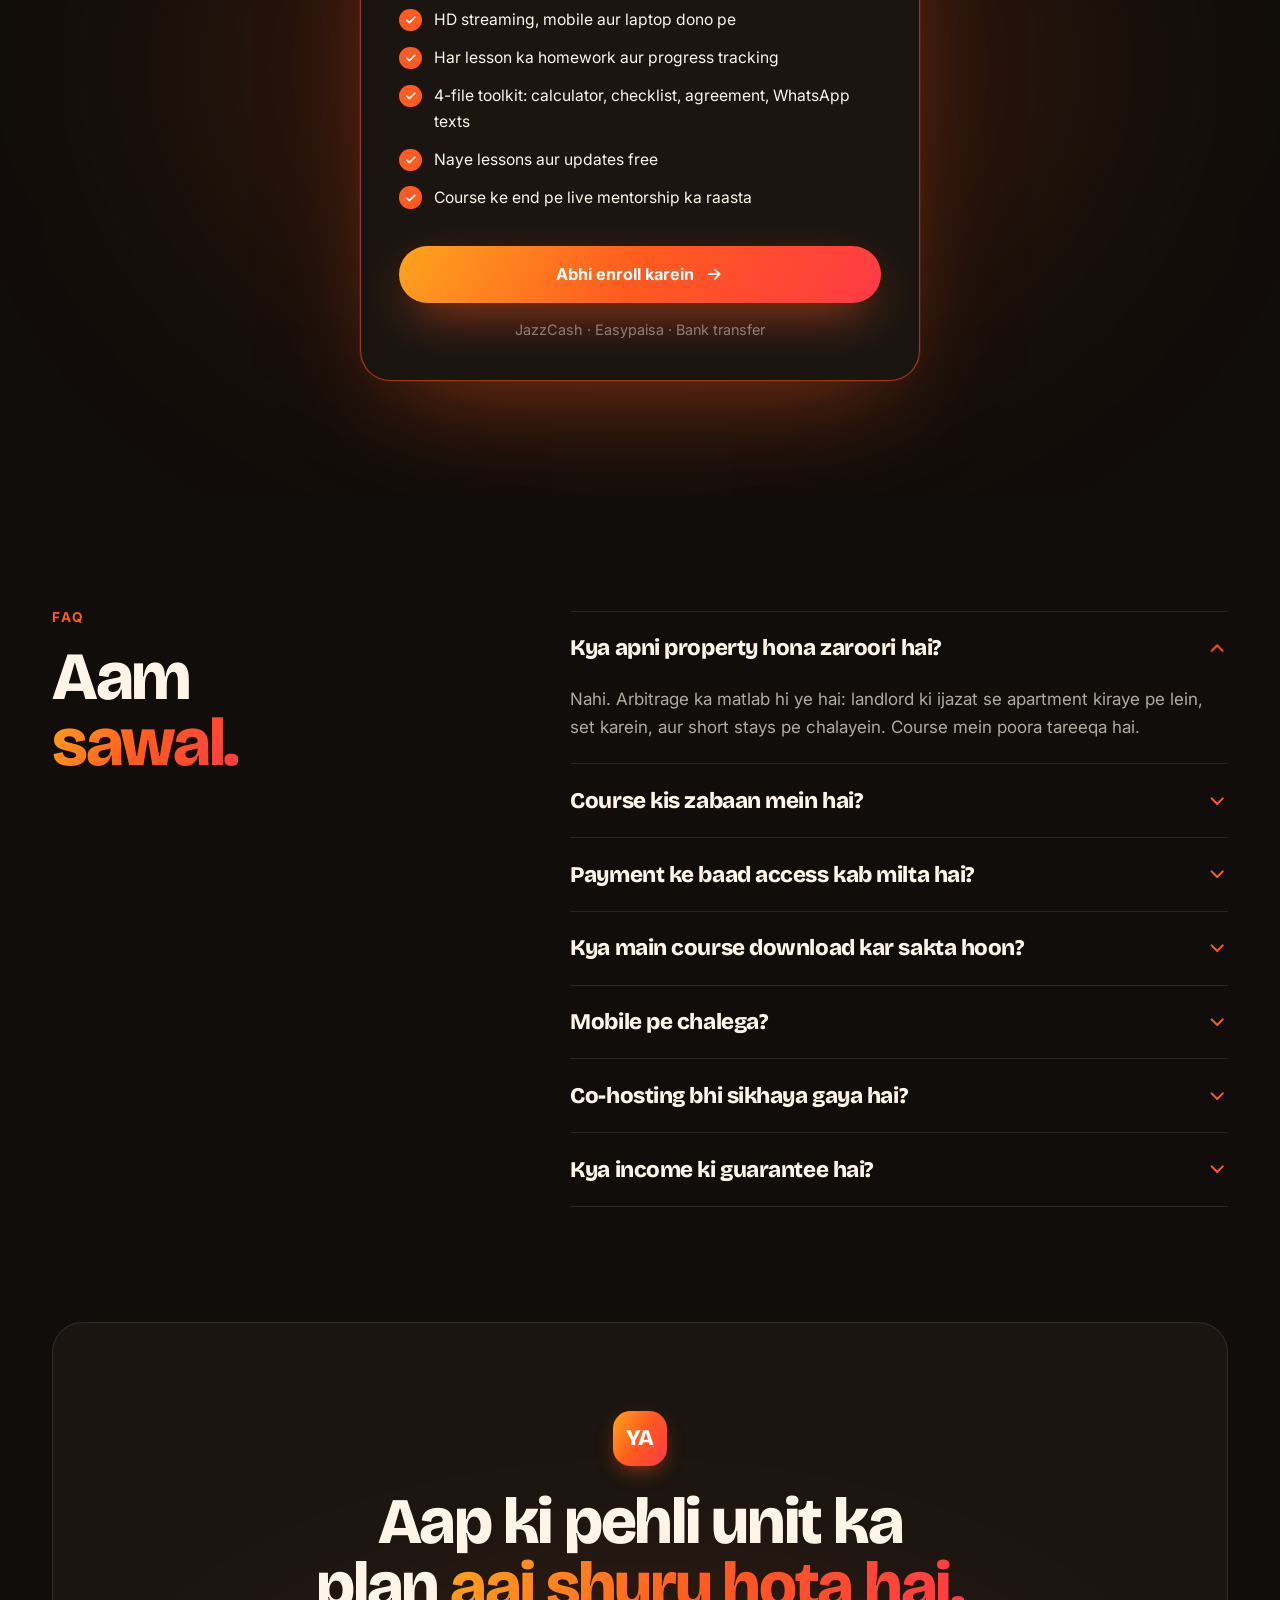
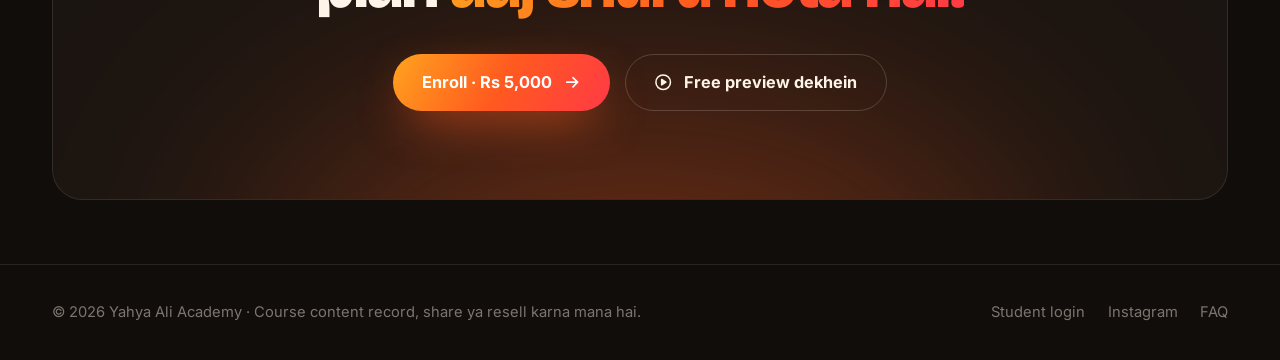
==== commit 229f2ed3: "Bring back the classic landing design with the new course content and calculator; warm palette for p" ====
--- a/index.html
+++ b/index.html
@@ -3,307 +3,454 @@
 <head>
 <meta charset="utf-8">
 <meta name="viewport" content="width=device-width, initial-scale=1, viewport-fit=cover">
-<title>Yahya Ali Academy</title>
-<meta name="claude:viewport-fit-sides" content="cover">
+<title>Yahya Ali Academy · Airbnb Arbitrage Mukammal Course</title>
 <meta name="description" content="Airbnb Arbitrage Mukammal Course by Yahya Ali: 9 modules, 46 recorded lessons in Roman Urdu. Pehli unit se profit tak. Rs 5,000, lifetime access.">
+<meta name="theme-color" content="#110d0a">
 <meta property="og:title" content="Airbnb Arbitrage Mukammal Course · Yahya Ali Academy">
 <meta property="og:description" content="9 modules · 46 lessons · Roman Urdu · Lifetime access for Rs 5,000">
 <meta property="og:image" content="assets/img/yahya.jpg">
-<meta name="theme-color" content="#06080e">
+<link rel="icon" href="data:image/svg+xml,%3Csvg xmlns='http://www.w3.org/2000/svg' viewBox='0 0 64 64'%3E%3Cdefs%3E%3ClinearGradient id='g' x1='0' y1='0' x2='1' y2='1'%3E%3Cstop offset='0' stop-color='%23ffb21e'/%3E%3Cstop offset='.5' stop-color='%23ff5a1f'/%3E%3Cstop offset='1' stop-color='%23ff2d55'/%3E%3C/linearGradient%3E%3C/defs%3E%3Crect width='64' height='64' rx='16' fill='url(%23g)'/%3E%3Ctext x='32' y='42' font-family='Arial' font-weight='800' font-size='28' text-anchor='middle' fill='white'%3EYA%3C/text%3E%3C/svg%3E">
 <link rel="preconnect" href="https://fonts.googleapis.com">
 <link rel="preconnect" href="https://fonts.gstatic.com" crossorigin>
-<link rel="stylesheet" href="https://fonts.googleapis.com/css2?family=Bricolage+Grotesque:opsz,wght@12..96,600;12..96,700;12..96,800&family=Plus+Jakarta+Sans:wght@400;500;600;700;800&family=JetBrains+Mono:wght@500;600;700&display=swap">
-<link rel="stylesheet" href="assets/brand.css">
-<link rel="stylesheet" href="assets/landing.css">
+<link rel="stylesheet" href="https://fonts.googleapis.com/css2?family=Bricolage+Grotesque:opsz,wght@12..96,500;12..96,700;12..96,800&family=Inter:wght@400;500;600;700&family=JetBrains+Mono:wght@500;600&display=swap">
+<link rel="stylesheet" href="assets/site.css">
+<link rel="stylesheet" href="assets/home.css">
+<style>
+/* Landing-only additions */
+.top-actions{display:flex;align-items:center;gap:.6rem}
+.login-link{display:none;align-items:center;gap:.45rem;height:2.9rem;padding:0 1.1rem;border-radius:999px;border:1px solid var(--line-2);font-weight:600;font-size:.95rem;text-decoration:none;color:var(--cream)}
+.login-link svg{width:1.05rem;height:1.05rem}
+.login-link:hover{border-color:rgba(255,244,232,.5)}
+@media(min-width:760px){.login-link{display:inline-flex}}
+.cover .cover-img{position:absolute;inset:0;width:100%;height:100%;object-fit:cover;opacity:.32;mix-blend-mode:luminosity}
+.seats{display:inline-flex;align-items:center;gap:.5rem;margin-top:1rem;font-weight:700;font-size:.92rem;color:var(--gold)}
+.seats svg{width:1rem;height:1rem}
+
+/* Real units gallery */
+.gal-sec{padding-block:clamp(4rem,8vw,7rem) 0}
+.gal{display:grid;gap:.8rem;margin-top:2.6rem;grid-template-columns:repeat(2,1fr);grid-auto-rows:9.5rem}
+@media(min-width:760px){.gal{grid-template-columns:repeat(4,1fr);grid-auto-rows:12rem}}
+@media(min-width:1100px){.gal{grid-auto-rows:14rem}}
+.gal figure{position:relative;margin:0;overflow:hidden;border-radius:1.2rem;border:1px solid var(--line);background:linear-gradient(135deg,#2a1d14,#1b1511)}
+.gal figure::after{content:"";position:absolute;inset:0;background:linear-gradient(to top,rgba(17,13,10,.55),transparent 45%);pointer-events:none}
+.gal img{width:100%;height:100%;object-fit:cover;transition:transform 1.2s cubic-bezier(.16,1,.3,1)}
+.gal figure:hover img{transform:scale(1.05)}
+.gal .big{grid-column:span 2;grid-row:span 2}
+.gal .tall{grid-row:span 2}
+.gal-note{display:flex;flex-wrap:wrap;gap:.6rem 1.6rem;margin-top:1.4rem;color:var(--cream-faint);font-size:.95rem}
+.gal-note span{display:flex;align-items:center;gap:.45rem}
+.gal-note svg{width:1rem;height:1rem;color:var(--ember)}
+
+/* How enrolment works */
+.flow4{display:grid;gap:1rem;margin-top:3rem;counter-reset:s}
+@media(min-width:760px){.flow4{grid-template-columns:repeat(2,1fr)}}
+@media(min-width:1100px){.flow4{grid-template-columns:repeat(4,1fr)}}
+.flow4 article{position:relative;border:1px solid var(--line);border-radius:1.4rem;padding:1.6rem;background:rgba(27,21,17,.6)}
+.flow4 .ico{width:2.8rem;height:2.8rem;border-radius:.9rem}
+.flow4 .k{position:absolute;right:1.4rem;top:1.4rem;font:600 .85rem/1 var(--mono);color:var(--cream-faint)}
+.flow4 h3{margin-top:1.1rem;font-size:1.3rem;line-height:1.15}
+.flow4 p{margin-top:.5rem;color:var(--cream-dim);font-size:.97rem}
+
+/* 14-class curriculum */
+.week-h{display:flex;align-items:baseline;justify-content:space-between;gap:1rem;margin:0 0 .8rem;padding:0 .3rem}
+.week-h b{font:800 1.35rem/1 var(--display);letter-spacing:-.02em}
+.week-h span{font:600 .85rem/1 var(--mono);color:var(--cream-faint)}
+.mods+.week-h{margin-top:2.2rem}
+.mod-n small{display:block;margin-top:.35rem;font:600 .62rem/1 var(--mono);letter-spacing:.08em;color:var(--cream-faint)}
+
+.plan .amt .free{font:800 clamp(2.7rem,2.2rem + 1.6vw,3.7rem)/.95 var(--display);letter-spacing:-.04em}
+</style>
 </head>
 <body>
-<div class="cursor-glow" aria-hidden="true"></div>
-
-<header class="nav" id="nav">
-  <div class="wrap nav-in">
-    <a class="logo" href="#top"><span class="logo-mark">YA</span><span>Yahya Ali<small>Academy</small></span></a>
-    <nav class="nav-links" aria-label="Main">
+<svg width="0" height="0" style="position:absolute" aria-hidden="true">
+  <symbol id="i-arrow" viewBox="0 0 24 24" fill="none" stroke="currentColor" stroke-width="2.2" stroke-linecap="round" stroke-linejoin="round"><path d="M5 12h14M13 6l6 6-6 6"/></symbol>
+  <symbol id="i-left" viewBox="0 0 24 24" fill="none" stroke="currentColor" stroke-width="2.2" stroke-linecap="round" stroke-linejoin="round"><path d="M19 12H5M11 18l-6-6 6-6"/></symbol>
+  <symbol id="i-check" viewBox="0 0 24 24" fill="none" stroke="currentColor" stroke-width="3" stroke-linecap="round" stroke-linejoin="round"><path d="M5 12.5l4.5 4.5L19 7.5"/></symbol>
+  <symbol id="i-badge" viewBox="0 0 24 24" fill="none" stroke="currentColor" stroke-width="2" stroke-linecap="round" stroke-linejoin="round"><circle cx="12" cy="12" r="9"/><path d="M8.5 12.2l2.4 2.4 4.6-4.8"/></symbol>
+  <symbol id="i-play" viewBox="0 0 24 24" fill="none" stroke="currentColor" stroke-width="2" stroke-linecap="round" stroke-linejoin="round"><circle cx="12" cy="12" r="9.5"/><path d="M10 8.5l5.5 3.5-5.5 3.5z" fill="currentColor"/></symbol>
+  <symbol id="i-plus" viewBox="0 0 24 24" fill="none" stroke="currentColor" stroke-width="2.2" stroke-linecap="round"><path d="M12 5v14M5 12h14"/></symbol>
+  <symbol id="i-down" viewBox="0 0 24 24" fill="none" stroke="currentColor" stroke-width="2.2" stroke-linecap="round" stroke-linejoin="round"><path d="M6 9l6 6 6-6"/></symbol>
+  <symbol id="i-x" viewBox="0 0 24 24" fill="none" stroke="currentColor" stroke-width="2.2" stroke-linecap="round"><path d="M6 6l12 12M18 6L6 18"/></symbol>
+  <symbol id="i-key" viewBox="0 0 24 24" fill="none" stroke="currentColor" stroke-width="2" stroke-linecap="round" stroke-linejoin="round"><circle cx="8" cy="15" r="4"/><path d="M10.8 12.2L20 3M16 7l3 3M18 5l2 2"/></symbol>
+  <symbol id="i-hand" viewBox="0 0 24 24" fill="none" stroke="currentColor" stroke-width="2" stroke-linecap="round" stroke-linejoin="round"><path d="M3 11l4-4 5 2 5-2 4 4-7 7-2-2-2 2-2-2-2 2-2-2"/><path d="M12 9l-3 3 2 2 3-3"/></symbol>
+  <symbol id="i-spark" viewBox="0 0 24 24" fill="none" stroke="currentColor" stroke-width="2" stroke-linecap="round" stroke-linejoin="round"><path d="M12 3l1.9 5.1L19 10l-5.1 1.9L12 17l-1.9-5.1L5 10l5.1-1.9z"/><path d="M19 15l.8 2.2L22 18l-2.2.8L19 21l-.8-2.2L16 18l2.2-.8z"/></symbol>
+  <symbol id="i-chat" viewBox="0 0 24 24" fill="none" stroke="currentColor" stroke-width="2" stroke-linecap="round" stroke-linejoin="round"><path d="M21 11.5a8.5 8.5 0 01-12.6 7.4L3 20.5l1.6-5.2A8.5 8.5 0 1121 11.5z"/></symbol>
+  <symbol id="i-pen" viewBox="0 0 24 24" fill="none" stroke="currentColor" stroke-width="2" stroke-linecap="round" stroke-linejoin="round"><path d="M4 20h4L19 9l-4-4L4 16z"/><path d="M13.5 6.5l4 4"/></symbol>
+  <symbol id="i-scan" viewBox="0 0 24 24" fill="none" stroke="currentColor" stroke-width="2" stroke-linecap="round" stroke-linejoin="round"><path d="M4 8V5a1 1 0 011-1h3M16 4h3a1 1 0 011 1v3M20 16v3a1 1 0 01-1 1h-3M8 20H5a1 1 0 01-1-1v-3"/><path d="M7 12h10"/></symbol>
+  <symbol id="i-target" viewBox="0 0 24 24" fill="none" stroke="currentColor" stroke-width="2" stroke-linecap="round" stroke-linejoin="round"><circle cx="12" cy="12" r="9"/><circle cx="12" cy="12" r="5"/><circle cx="12" cy="12" r="1.2" fill="currentColor"/></symbol>
+  <symbol id="i-chart" viewBox="0 0 24 24" fill="none" stroke="currentColor" stroke-width="2" stroke-linecap="round" stroke-linejoin="round"><path d="M4 20V10M10 20V4M16 20v-7M22 20H2"/></symbol>
+  <symbol id="i-bolt" viewBox="0 0 24 24" fill="none" stroke="currentColor" stroke-width="2" stroke-linecap="round" stroke-linejoin="round"><path d="M13 2L4 14h7l-1 8 9-12h-7z"/></symbol>
+  <symbol id="i-cal" viewBox="0 0 24 24" fill="none" stroke="currentColor" stroke-width="2" stroke-linecap="round" stroke-linejoin="round"><rect x="3" y="5" width="18" height="16" rx="2"/><path d="M3 10h18M8 3v4M16 3v4"/></symbol>
+  <symbol id="i-users" viewBox="0 0 24 24" fill="none" stroke="currentColor" stroke-width="2" stroke-linecap="round" stroke-linejoin="round"><circle cx="9" cy="8" r="3.5"/><path d="M2.5 20a6.5 6.5 0 0113 0M16 4.5a3.5 3.5 0 010 7M21.5 20a6.5 6.5 0 00-4-6"/></symbol>
+  <symbol id="i-note" viewBox="0 0 24 24" fill="none" stroke="currentColor" stroke-width="2" stroke-linecap="round" stroke-linejoin="round"><path d="M6 3h9l4 4v14H6z"/><path d="M14 3v5h5M9 13h7M9 17h5"/></symbol>
+  <symbol id="i-gift" viewBox="0 0 24 24" fill="none" stroke="currentColor" stroke-width="2" stroke-linecap="round" stroke-linejoin="round"><rect x="3" y="8" width="18" height="4" rx="1"/><path d="M5 12v9h14v-9M12 8v13M12 8S10.5 3 8 4s0 4 4 4zm0 0s1.5-5 4-4 0 4-4 4z"/></symbol>
+  <symbol id="i-video" viewBox="0 0 24 24" fill="none" stroke="currentColor" stroke-width="2" stroke-linecap="round" stroke-linejoin="round"><rect x="2" y="6" width="14" height="12" rx="2"/><path d="M16 10l6-3v10l-6-3z"/></symbol>
+  <symbol id="i-layers" viewBox="0 0 24 24" fill="none" stroke="currentColor" stroke-width="2" stroke-linecap="round" stroke-linejoin="round"><path d="M12 3l9 5-9 5-9-5z"/><path d="M3 13l9 5 9-5"/></symbol>
+  <symbol id="i-inf" viewBox="0 0 24 24" fill="none" stroke="currentColor" stroke-width="2.2" stroke-linecap="round" stroke-linejoin="round"><path d="M12 12c-2-2.7-3.6-4-5.5-4a4 4 0 000 8c1.9 0 3.5-1.3 5.5-4zm0 0c2 2.7 3.6 4 5.5 4a4 4 0 000-8c-1.9 0-3.5 1.3-5.5 4z"/></symbol>
+  <symbol id="i-bank" viewBox="0 0 24 24" fill="none" stroke="currentColor" stroke-width="2" stroke-linecap="round" stroke-linejoin="round"><path d="M3 10l9-6 9 6M5 10v8M9.5 10v8M14.5 10v8M19 10v8M3 21h18"/></symbol>
+  <symbol id="i-phone" viewBox="0 0 24 24" fill="none" stroke="currentColor" stroke-width="2" stroke-linecap="round" stroke-linejoin="round"><rect x="6" y="2.5" width="12" height="19" rx="2.5"/><path d="M11 18h2"/></symbol>
+  <symbol id="i-wallet" viewBox="0 0 24 24" fill="none" stroke="currentColor" stroke-width="2" stroke-linecap="round" stroke-linejoin="round"><path d="M4 7h15a1 1 0 011 1v11a1 1 0 01-1 1H5a1 1 0 01-1-1V6a2 2 0 012-2h11"/><circle cx="16" cy="13.5" r="1.3" fill="currentColor"/></symbol>
+  <symbol id="i-shield" viewBox="0 0 24 24" fill="none" stroke="currentColor" stroke-width="2" stroke-linecap="round" stroke-linejoin="round"><path d="M12 3l8 3v6c0 4.5-3.4 8-8 9-4.6-1-8-4.5-8-9V6z"/><path d="M8.5 12l2.5 2.5 4.5-5"/></symbol>
+  <symbol id="i-clock" viewBox="0 0 24 24" fill="none" stroke="currentColor" stroke-width="2" stroke-linecap="round" stroke-linejoin="round"><circle cx="12" cy="12" r="9"/><path d="M12 7v5l3 2"/></symbol>
+  <symbol id="i-send" viewBox="0 0 24 24" fill="none" stroke="currentColor" stroke-width="2" stroke-linecap="round" stroke-linejoin="round"><path d="M22 2L11 13M22 2l-7 20-4-9-9-4z"/></symbol>
+  <symbol id="i-wa" viewBox="0 0 24 24" fill="currentColor"><path d="M12.04 2C6.58 2 2.13 6.45 2.13 11.91c0 1.75.46 3.45 1.32 4.95L2.05 22l5.25-1.38a9.9 9.9 0 004.74 1.21h.01c5.46 0 9.91-4.45 9.91-9.91A9.87 9.87 0 0012.04 2zm5.8 14.04c-.24.68-1.42 1.32-1.96 1.37-.5.05-.97.24-3.28-.68-2.78-1.1-4.55-3.95-4.69-4.13-.13-.18-1.12-1.49-1.12-2.85s.71-2.02.97-2.3c.25-.27.55-.34.73-.34l.53.01c.17 0 .4-.06.62.48.24.56.8 1.94.87 2.08.07.14.12.3.02.48-.09.18-.14.3-.27.46-.14.16-.29.36-.41.48-.14.14-.28.29-.12.56.16.28.71 1.17 1.53 1.9 1.05.94 1.94 1.23 2.21 1.37.28.14.44.12.6-.07.16-.18.69-.81.88-1.09.18-.28.37-.23.62-.14.25.09 1.6.76 1.88.9.28.14.46.2.53.32.07.12.07.68-.17 1.36z"/></symbol>
+  <symbol id="i-lock" viewBox="0 0 24 24" fill="none" stroke="currentColor" stroke-width="2" stroke-linecap="round" stroke-linejoin="round"><rect x="4" y="10.5" width="16" height="10.5" rx="2.2"/><path d="M8 10.5V7.5a4 4 0 018 0v3"/></symbol>
+  <symbol id="i-unlock" viewBox="0 0 24 24" fill="none" stroke="currentColor" stroke-width="2" stroke-linecap="round" stroke-linejoin="round"><rect x="4" y="10.5" width="16" height="10.5" rx="2.2"/><path d="M8 10.5V7.5a4 4 0 017.6-1.7"/></symbol>
+  <symbol id="i-out" viewBox="0 0 24 24" fill="none" stroke="currentColor" stroke-width="2" stroke-linecap="round" stroke-linejoin="round"><path d="M15 4h3a2 2 0 012 2v12a2 2 0 01-2 2h-3M10 16l-4-4 4-4M6 12h10"/></symbol>
+  <symbol id="i-upload" viewBox="0 0 24 24" fill="none" stroke="currentColor" stroke-width="2" stroke-linecap="round" stroke-linejoin="round"><path d="M12 16V4M7 9l5-5 5 5M4 16v3a2 2 0 002 2h12a2 2 0 002-2v-3"/></symbol>
+  <symbol id="i-user" viewBox="0 0 24 24" fill="none" stroke="currentColor" stroke-width="2" stroke-linecap="round" stroke-linejoin="round"><circle cx="12" cy="8" r="4"/><path d="M4 21a8 8 0 0116 0"/></symbol>
+  <symbol id="i-image" viewBox="0 0 24 24" fill="none" stroke="currentColor" stroke-width="2" stroke-linecap="round" stroke-linejoin="round"><rect x="3" y="4" width="18" height="16" rx="2"/><circle cx="9" cy="10" r="2"/><path d="M21 16l-5-5-8 9"/></symbol>
+  <symbol id="i-eye" viewBox="0 0 24 24" fill="none" stroke="currentColor" stroke-width="2" stroke-linecap="round" stroke-linejoin="round"><path d="M2 12s3.6-7 10-7 10 7 10 7-3.6 7-10 7S2 12 2 12z"/><circle cx="12" cy="12" r="3"/></symbol>
+  <symbol id="i-mail" viewBox="0 0 24 24" fill="none" stroke="currentColor" stroke-width="2" stroke-linecap="round" stroke-linejoin="round"><rect x="3" y="5" width="18" height="14" rx="2"/><path d="M3 7l9 6 9-6"/></symbol>
+  <symbol id="i-star" viewBox="0 0 24 24" fill="none" stroke="currentColor" stroke-width="2" stroke-linecap="round" stroke-linejoin="round"><path d="M12 3l2.8 5.7 6.2.9-4.5 4.4 1 6.2L12 17.3 6.5 20.2l1-6.2L3 9.6l6.2-.9z"/></symbol>
+  <symbol id="i-home" viewBox="0 0 24 24" fill="none" stroke="currentColor" stroke-width="2" stroke-linecap="round" stroke-linejoin="round"><path d="M3 11l9-7 9 7M5 9.5V20h14V9.5"/></symbol>
+  <symbol id="i-refresh" viewBox="0 0 24 24" fill="none" stroke="currentColor" stroke-width="2" stroke-linecap="round" stroke-linejoin="round"><path d="M20 11a8 8 0 10-2.3 5.7M20 4v7h-7"/></symbol>
+  <symbol id="i-link" viewBox="0 0 24 24" fill="none" stroke="currentColor" stroke-width="2" stroke-linecap="round" stroke-linejoin="round"><path d="M10 14a4.5 4.5 0 006.4 0l3-3a4.5 4.5 0 00-6.4-6.4l-1 1M14 10a4.5 4.5 0 00-6.4 0l-3 3a4.5 4.5 0 006.4 6.4l1-1"/></symbol>
+  <symbol id="i-pin" viewBox="0 0 24 24" fill="none" stroke="currentColor" stroke-width="2" stroke-linecap="round" stroke-linejoin="round"><path d="M12 21s7-6.1 7-11.5a7 7 0 10-14 0C5 14.9 12 21 12 21z"/><circle cx="12" cy="9.5" r="2.5"/></symbol>
+</svg>
+
+<header class="top" id="top">
+  <div class="wrap">
+    <a class="brand" href="#hero" aria-label="Yahya Ali Academy, back to top">
+      <span class="mono" aria-hidden="true">YA</span>
+      <span><b>Yahya Ali</b><small>ACADEMY</small></span>
+    </a>
+    <nav class="nav" aria-label="Sections">
       <a href="#curriculum">Curriculum</a>
       <a href="#calculator">Calculator</a>
-      <a href="#platform">Platform</a>
-      <a href="#mentor">Mentor</a>
+      <a href="#how">Enroll kaise</a>
+      <a href="#instructor">Mentor</a>
+      <a href="#pricing">Price</a>
       <a href="#faq">FAQ</a>
     </nav>
-    <div class="nav-cta">
-      <a class="btn btn-ghost btn-sm" href="portal.html">Login</a>
-      <a class="btn btn-primary btn-sm" href="portal.html#enroll">Enroll</a>
+    <div class="top-actions">
+      <a class="login-link" href="portal.html"><svg><use href="#i-user"/></svg>Student login</a>
+      <a class="btn btn-primary" href="portal.html#enroll"><span>Enroll · Rs 5,000</span></a>
     </div>
   </div>
 </header>
 
-<main id="top">
-  <!-- HERO -->
-  <section class="hero">
-    <canvas id="hero3d" aria-hidden="true"></canvas>
-    <div class="hero-fade" aria-hidden="true"></div>
-    <div class="wrap hero-in">
-      <div class="hero-copy">
-        <div class="hero-badge"><span class="dot"></span> Enrollment open · Recorded course · Roman Urdu</div>
-        <h1 class="hero-title">
-          <span class="line">Airbnb Arbitrage.</span>
-          <span class="line"><span class="grad">Pehli unit</span> se</span>
-          <span class="line">profit tak.</span>
+<main>
+<!-- HERO -->
+<section class="hero" id="hero">
+  <div class="glow g1"></div><div class="glow g2"></div><div class="glow g3"></div><div class="dots"></div>
+  <div class="wrap">
+    <div class="hero-grid">
+      <div>
+        <p class="pill rise"><span class="live"></span><span>Recorded course · 46 lessons · Enrollment open</span></p>
+        <h1>
+          <span class="ln" style="animation-delay:.08s">Airbnb Arbitrage.</span>
+          <span class="ln grad" style="animation-delay:.18s">Pehli unit se</span>
+          <span class="ln" style="animation-delay:.28s">profit tak.</span>
         </h1>
-        <p class="hero-sub">Bina apni property ke Airbnb business shuru karein. Budget, landlord deal, listing, pricing aur operations: woh poora system jis se main <b>200+ listings</b> chala raha hoon, 46 lessons mein.</p>
-        <div class="hero-actions">
-          <a class="btn btn-primary" href="portal.html#enroll">Enroll now · <span class="mono">Rs 5,000</span></a>
-          <a class="btn btn-ghost" href="portal.html#preview"><svg width="16" height="16" viewBox="0 0 16 16" aria-hidden="true"><path d="M4 2.5v11l9-5.5z" fill="currentColor"/></svg> Free preview dekhein</a>
-        </div>
-        <ul class="hero-stats" aria-label="Course at a glance">
-          <li><b class="mono" data-count="9">9</b><span>Modules</span></li>
-          <li><b class="mono" data-count="46">46</b><span>Lessons</span></li>
-          <li><b class="mono" data-count="1500" data-suffix="+">1,500+</b><span>Students</span></li>
-          <li><b class="mono" data-count="200" data-suffix="+">200+</b><span>Listings managed</span></li>
-        </ul>
-      </div>
-      <div class="hero-hud" aria-hidden="true">
-        <div class="hud-card hud-a">
-          <span class="hud-k">Occupancy</span>
-          <span class="hud-v mono" id="hudOcc">72%</span>
-          <span class="hud-bar"><i style="width:72%"></i></span>
-        </div>
-        <div class="hud-card hud-b">
-          <span class="hud-ping"></span>
-          <div><span class="hud-k">New booking</span><span class="hud-t">3 raatein · F-11, Islamabad</span></div>
-        </div>
-        <div class="hud-card hud-c">
-          <span class="hud-k">Break-even</span>
-          <span class="hud-v mono">14 <small>raatein</small></span>
-        </div>
-        <span class="hud-note">Example numbers</span>
-      </div>
-    </div>
-    <a class="scroll-cue" href="#curriculum" aria-label="Scroll to curriculum"><span></span></a>
-  </section>
-
-  <!-- MARQUEE -->
-  <div class="marquee" aria-label="Course topics">
-    <div class="marquee-track">
-      <span>Furnished budget</span><i></i><span>Landlord negotiation</span><i></i><span>Agreement · 13 points</span><i></i><span>Hotel Eye registration</span><i></i><span>Listing photography</span><i></i><span>Dynamic pricing</span><i></i><span>Booking.com sync</span><i></i><span>Cleaning SOP</span><i></i><span>5-star reviews</span><i></i><span>AI prompts</span><i></i><span>30 din action plan</span><i></i>
-      <span>Furnished budget</span><i></i><span>Landlord negotiation</span><i></i><span>Agreement · 13 points</span><i></i><span>Hotel Eye registration</span><i></i><span>Listing photography</span><i></i><span>Dynamic pricing</span><i></i><span>Booking.com sync</span><i></i><span>Cleaning SOP</span><i></i><span>5-star reviews</span><i></i><span>AI prompts</span><i></i><span>30 din action plan</span><i></i>
-    </div>
-  </div>
-
-  <!-- JOURNEY -->
-  <section class="sec journey">
-    <div class="wrap">
-      <div class="sec-head">
+        <p class="lead rise" style="animation-delay:.45s">Bina apni property ke Airbnb business shuru karein. Budget, landlord deal, listing, pricing aur operations: woh poora system jis se main <strong style="color:var(--cream)">200+ listings</strong> chala raha hoon, 46 lessons mein.</p>
+        <div class="cta-row rise" style="animation-delay:.55s">
+          <a class="btn btn-primary" href="portal.html#enroll"><span>Enroll karein · Rs 5,000</span><svg><use href="#i-arrow"/></svg></a>
+          <a class="btn btn-ghost" href="portal.html#l-0-1"><svg><use href="#i-play"/></svg>Free preview dekhein</a>
+        </div>
+        <div class="ticks rise" style="animation-delay:.65s">
+          <span><svg><use href="#i-badge"/></svg>Lifetime access</span>
+          <span><svg><use href="#i-badge"/></svg>JazzCash · Easypaisa · Bank</span>
+          <span><svg><use href="#i-badge"/></svg>Roman Urdu</span>
+        </div>
+      </div>
+
+      <div class="card-wrap rise" style="animation-delay:.35s">
+        <article class="course" aria-label="Course summary">
+          <div class="cover">
+            <img class="cover-img" data-photo="0" alt="" onerror="this.remove()">
+            <span class="bigmono" aria-hidden="true">YA</span>
+            <span class="tag">YAHYA ALI ACADEMY</span>
+            <div>
+              <h3>Airbnb Arbitrage<br>Mukammal Course</h3>
+              <p class="meta"><svg><use href="#i-play"/></svg><span>9 modules · 46 lessons · Roman Urdu</span></p>
+            </div>
+          </div>
+          <div class="course-body">
+            <ul class="checks" data-list="includes"></ul>
+            <div class="price-row">
+              <div><small>One-time payment</small><div class="num">Rs 5,000</div></div>
+              <a class="link" href="#curriculum">Saare 46 lessons dekhein</a>
+            </div>
+          </div>
+        </article>
+      </div>
+    </div>
+
+    <div class="stats">
+      <div><b class="grad" data-count="200" data-suffix="+">200+</b><span>listings managed</span></div>
+      <div><b class="grad" data-count="1500" data-suffix="+">1,500+</b><span>students taught</span></div>
+      <div><b class="grad" data-count="46">46</b><span>recorded lessons</span></div>
+      <div><b class="grad" data-count="9">9</b><span>modules, A se Z</span></div>
+    </div>
+  </div>
+</section>
+
+<div class="marquee" aria-hidden="true"><div class="track" id="track"></div></div>
+
+<!-- REAL UNITS -->
+<section class="gal-sec" id="units">
+  <div class="wrap">
+    <div class="split" style="align-items:end">
+      <div>
+        <p class="eyebrow">Theory nahi</p>
+        <h2 class="h2" style="margin-top:1.2rem">Asli units.<br><span class="grad">Asli guests.</span></h2>
+      </div>
+      <p class="lead">Har lesson un units se aata hai jo hum rozana chalate hain. Aap dekhte hain ke unhein kaise set, price aur manage kiya jata hai.</p>
+    </div>
+    <div class="gal" id="gal"></div>
+    <div class="gal-note">
+      <span><svg><use href="#i-home"/></svg>200+ listings managed</span>
+      <span><svg><use href="#i-pin"/></svg>Rawalpindi, Islamabad aur aage</span>
+      <span><svg><use href="#i-star"/></svg>Hostly · Ember Rentals</span>
+    </div>
+  </div>
+</section>
+
+<!-- WHAT YOU'LL LEARN -->
+<section id="outcomes">
+  <div class="wrap split">
+    <div>
+      <p class="eyebrow">Aap kya seekhenge</p>
+      <h2 class="h2" style="margin-top:1.2rem">Teen skills.<br><span class="grad">Ek business.</span></h2>
+      <p class="lead">Zyada tar courses "Airbnb pe listing kaise banayein" pe ruk jaate hain. Ye course aap ko pehli unit ke hisaab se le kar ek chalte hue system tak le jata hai.</p>
+    </div>
+    <div class="tracks">
+      <article class="trk">
+        <span class="ico"><svg><use href="#i-chart"/></svg></span>
+        <div>
+          <h3>Numbers aur budget</h3>
+          <p>ADR, occupancy aur profit ka asal hisaab. Furnished aur non-furnished ka poora PKR budget, mahana kharche aur break-even.</p>
+          <ul><li>ADR &amp; occupancy</li><li>PKR budget</li><li>Break-even</li><li>Payback</li></ul>
+        </div>
+      </article>
+      <article class="trk">
+        <span class="ico"><svg><use href="#i-key"/></svg></span>
+        <div>
+          <h3>Sahi unit, sahi deal</h3>
+          <p>Area aur property selection, red flags, landlord ko pitch, 13-point agreement aur Hotel Eye registration.</p>
+          <ul><li>Market research</li><li>Landlord pitch</li><li>Agreement</li><li>Hotel Eye</li></ul>
+        </div>
+      </article>
+      <article class="trk">
+        <span class="ico"><svg><use href="#i-bolt"/></svg></span>
+        <div>
+          <h3>Listing aur operations</h3>
+          <p>Photos, title, ranking, Booking.com, dynamic pricing, guest messages, cleaning team, reviews aur AI prompts.</p>
+          <ul><li>Listing jo rank kare</li><li>Dynamic pricing</li><li>Cleaning SOP</li><li>5-star reviews</li></ul>
+        </div>
+      </article>
+    </div>
+  </div>
+</section>
+
+<!-- JOURNEY + CALCULATOR (cream) -->
+<section class="cream" id="calculator">
+  <div class="wrap">
+    <div class="split" style="align-items:end">
+      <div>
         <p class="eyebrow">Aap ka raasta</p>
-        <h2>Zero se pehli booking tak, <span class="grad">4 marhale</span></h2>
-        <p class="lead">Course usi tarteeb mein chalta hai jis tarteeb mein ek asli unit banti hai. Har module ke end pe homework hai jo aap ki apni "Mera Airbnb Plan" sheet bharta hai.</p>
-      </div>
-      <ol class="steps">
-        <li class="step reveal"><span class="step-n mono">M0 – M2</span><h3>Samjhein aur hisaab lagayein</h3><p>Business models, ADR aur occupancy, furnished aur non-furnished ka poora PKR budget, break-even.</p></li>
-        <li class="step reveal"><span class="step-n mono">M3 – M4</span><h3>Sahi unit, sahi deal</h3><p>Area aur property selection, red flags, landlord pitch, 13-point agreement aur Hotel Eye.</p></li>
-        <li class="step reveal"><span class="step-n mono">M5 – M6</span><h3>Listing live, pricing smart</h3><p>Photos, title, description, ranking, Booking.com aur dynamic pricing jo har raat ka sahi rate le.</p></li>
-        <li class="step reveal"><span class="step-n mono">M7 – M8</span><h3>System pe chalayein</h3><p>Guest messages, cleaning team, maintenance, reviews, AI aur aap ka 30 din ka action plan.</p></li>
-      </ol>
-    </div>
-  </section>
-
-  <!-- CURRICULUM -->
-  <section class="sec curriculum" id="curriculum">
-    <div class="wrap">
-      <div class="sec-head">
-        <p class="eyebrow">Curriculum</p>
-        <h2>9 modules. 46 lessons. <span class="grad">A se Z.</span></h2>
-        <p class="lead">Kisi bhi module pe click karein aur dekhein us ke andar kaun se lessons hain aur aap kya seekhenge.</p>
-      </div>
-      <div class="cur" id="cur">
-        <div class="cur-rail" role="tablist" aria-label="Modules" id="curRail"></div>
-        <div class="cur-panel" id="curPanel" role="tabpanel" aria-live="polite"></div>
-      </div>
-    </div>
-  </section>
-
-  <!-- CALCULATOR -->
-  <section class="sec calc-sec" id="calculator">
-    <div class="wrap calc-grid">
-      <div class="calc-copy">
-        <p class="eyebrow">Lesson 1.2 ka preview</p>
-        <h2>Pehle hisaab. <span class="grad">Phir paisa.</span></h2>
-        <p class="lead">Course ka pehla asool: ek rupaya lagane se pehle numbers chalayein. Sliders hila ke dekhein ke price aur booked raatein aap ke mahane ke profit ko kaise badalti hain.</p>
-        <p class="calc-note">Ye sirf example hai. Asal numbers aap ke shehar, area aur unit pe depend karte hain. Course mein aap apne area ka asli data nikalna seekhenge.</p>
-      </div>
-      <div class="calc" id="calc">
+        <h2 class="h2" style="margin-top:1.2rem">Zero se<br>pehli booking tak.</h2>
+      </div>
+      <p class="lead">Course usi tarteeb mein chalta hai jis tarteeb mein ek asli unit banti hai. Har module ke end pe homework hai jo aap ki apni "Mera Airbnb Plan" sheet bharta hai.</p>
+    </div>
+    <div class="agency">
+      <div class="step"><span class="k">M0 – M2</span><h3>Samjhein aur hisaab lagayein</h3><p>Business models, ADR aur occupancy, furnished aur non-furnished ka poora PKR budget, break-even.</p></div>
+      <div class="step"><span class="k">M3 – M4</span><h3>Sahi unit, sahi deal</h3><p>Area aur property selection, red flags, landlord pitch, 13-point agreement aur Hotel Eye.</p></div>
+      <div class="step"><span class="k">M5 – M6</span><h3>Listing live, pricing smart</h3><p>Photos, title, description, ranking, Booking.com aur dynamic pricing jo har raat ka sahi rate le.</p></div>
+      <div class="step"><span class="k">M7 – M8</span><h3>System pe chalayein</h3><p>Guest messages, cleaning team, maintenance, reviews, AI aur aap ka 30 din ka action plan.</p></div>
+    </div>
+    <div class="calc">
+      <div>
+        <p class="eyebrow" style="color:var(--gold)">Lesson 1.2 ka preview · Profit calculator</p>
+        <h3>Pehle hisaab.<br><span class="grad">Phir paisa.</span></h3>
+        <p class="muted" style="margin-top:1rem">Course ka pehla asool: ek rupaya lagane se pehle numbers chalayein. Unit choose karein, sliders hilayein, ya kisi bhi value pe tap kar ke exact number likhein.</p>
+        <p class="note">Ye sirf example hai. Asal numbers aap ke shehar, area aur unit pe depend karte hain. Course mein aap apne area ka asli data nikalna seekhenge.</p>
+      </div>
+      <div class="calc-box" id="calc">
         <div class="calc-units" role="group" aria-label="Unit type">
           <button type="button" data-u="1">1 Bed</button><button type="button" data-u="2">2 Bed</button><button type="button" data-u="3">3 Bed</button><button type="button" data-u="h">House</button>
         </div>
         <div class="calc-row">
           <label for="cAdr">Ek raat ki price</label>
-          <input class="calc-num mono" id="oAdr" data-for="cAdr" inputmode="numeric" aria-label="Ek raat ki price (Rs)">
+          <input class="calc-num" id="oAdr" inputmode="numeric" aria-label="Ek raat ki price (Rs)">
           <input type="range" id="cAdr" min="2000" max="100000" step="500" value="8000">
         </div>
         <div class="calc-row">
           <label for="cNights">Mahine mein booked raatein</label>
-          <input class="calc-num mono" id="oNights" data-for="cNights" inputmode="numeric" aria-label="Booked raatein">
+          <input class="calc-num" id="oNights" inputmode="numeric" aria-label="Booked raatein">
           <input type="range" id="cNights" min="1" max="31" step="1" value="20">
           <div class="calc-quick" role="group" aria-label="Quick nights"><button type="button" data-n="15">15</button><button type="button" data-n="20">20</button><button type="button" data-n="25">25</button><button type="button" data-n="31">31</button></div>
         </div>
         <div class="calc-row">
           <label for="cRent">Mahana kiraya</label>
-          <input class="calc-num mono" id="oRent" data-for="cRent" inputmode="numeric" aria-label="Mahana kiraya (Rs)">
+          <input class="calc-num" id="oRent" inputmode="numeric" aria-label="Mahana kiraya (Rs)">
           <input type="range" id="cRent" min="10000" max="500000" step="5000" value="60000">
         </div>
         <div class="calc-row">
           <label for="cRun">Bills, cleaning, maintenance, supplies</label>
-          <input class="calc-num mono" id="oRun" data-for="cRun" inputmode="numeric" aria-label="Mahana kharche (Rs)">
+          <input class="calc-num" id="oRun" inputmode="numeric" aria-label="Mahana kharche (Rs)">
           <input type="range" id="cRun" min="0" max="500000" step="2500" value="25000">
         </div>
-        <p class="calc-tip">Value pe tap kar ke exact number bhi likh sakte hain.</p>
         <div class="calc-out">
           <div class="calc-cal" id="calCal" aria-hidden="true"></div>
-          <dl>
-            <div><dt>Revenue</dt><dd class="mono" id="rRev">Rs 153,000</dd></div>
-            <div><dt>Platform fee (~3%)</dt><dd class="mono" id="rFee">− Rs 4,590</dd></div>
-            <div><dt>Kharche</dt><dd class="mono" id="rCost">− Rs 90,000</dd></div>
-            <div class="calc-profit"><dt>Mahana profit</dt><dd class="mono" id="rProfit">Rs 58,410</dd></div>
-            <div><dt>Break-even</dt><dd class="mono" id="rBe">11 raatein</dd></div>
-          </dl>
-        </div>
-      </div>
-    </div>
-  </section>
-
-  <!-- PLATFORM -->
-  <section class="sec platform" id="platform">
-    <div class="wrap">
-      <div class="sec-head">
-        <p class="eyebrow">Aap ka members area</p>
-        <h2>Ek private classroom, <span class="grad">sirf aap ke liye</span></h2>
-        <p class="lead">Payment ke baad aap ka account foran unlock hota hai. Har lesson HD mein stream hota hai, aap ki progress save hoti hai, aur course hamesha aap ka rehta hai.</p>
-      </div>
-      <div class="plat-grid">
-        <div class="plat-player reveal" aria-hidden="true">
-          <div class="pp-top"><span class="pp-dot"></span><span class="pp-dot"></span><span class="pp-dot"></span><span class="pp-url mono">academy · Lesson 2.4 · Break-even aur payback</span></div>
-          <div class="pp-screen">
-            <div class="pp-chart">
-              <svg viewBox="0 0 320 150" preserveAspectRatio="none"><defs><linearGradient id="ppg" x1="0" x2="0" y1="0" y2="1"><stop offset="0" stop-color="#ff7a3d" stop-opacity=".45"/><stop offset="1" stop-color="#ff7a3d" stop-opacity="0"/></linearGradient></defs><path class="pp-area" d="M0 140 L40 128 L80 118 L120 100 L160 92 L200 70 L240 58 L280 34 L320 22 L320 150 L0 150Z" fill="url(#ppg)"/><path class="pp-line" d="M0 140 L40 128 L80 118 L120 100 L160 92 L200 70 L240 58 L280 34 L320 22" fill="none" stroke="#ffb547" stroke-width="2.5"/><line x1="0" x2="320" y1="96" y2="96" stroke="#86c8ff" stroke-dasharray="4 5" stroke-opacity=".6"/></svg>
-              <span class="pp-be mono">break-even</span>
-            </div>
-            <span class="pp-wm mono" id="ppWm">student@email.com · 03XX-XXXXXXX</span>
-            <div class="pp-ctrl"><span class="pp-play"></span><span class="pp-track"><i></i></span><span class="mono">06:12 / 10:44</span><span class="chip cool">1080p</span></div>
+          <div class="ledger">
+            <div><span>Revenue</span><span id="rRev">Rs 0</span></div>
+            <div><span>Platform fee (~3%)</span><span id="rFee">− Rs 0</span></div>
+            <div><span>Kiraya + kharche</span><span id="rCost">− Rs 0</span></div>
+            <div class="sum"><span style="color:var(--cream);font-weight:700">Mahana profit</span><b class="grad" id="rProfit">Rs 0</b></div>
+            <div class="be"><span>Break-even</span><span id="rBe">0 raatein</span></div>
           </div>
         </div>
-        <ul class="plat-feats">
-          <li class="reveal"><span class="pf-ic">◎</span><div><h3>HD adaptive streaming</h3><p>1080p, 720p aur 480p. Slow internet pe bhi video atakti nahi, quality khud adjust hoti hai.</p></div></li>
-          <li class="reveal"><span class="pf-ic">⌁</span><div><h3>Lifetime access</h3><p>Ek dafa payment. Naye lessons aur updates bhi isi account mein aate rahenge.</p></div></li>
-          <li class="reveal"><span class="pf-ic">▤</span><div><h3>Progress aur homework</h3><p>Har lesson ke saath homework, aur jahan chhora tha wahin se dobara shuru.</p></div></li>
-          <li class="reveal"><span class="pf-ic">⛨</span><div><h3>Protected content</h3><p>Har video pe student ka apna watermark, download band, aur ek waqt mein ek device. Course sirf enrolled students ke liye.</p></div></li>
-        </ul>
-      </div>
-    </div>
-  </section>
-
-  <!-- TOOLKIT -->
-  <section class="sec toolkit">
-    <div class="wrap">
-      <div class="sec-head">
-        <p class="eyebrow">Bonus toolkit</p>
-        <h2>Ready-made files, <span class="grad">pehle din se</span></h2>
-      </div>
-      <div class="tk-grid">
-        <article class="tk reveal"><span class="tk-type mono">XLSX</span><h3>Budget aur break-even calculator</h3><p>Furnished aur non-furnished budget, mahana kharche, payback aur 30–90% occupancy scenarios.</p></article>
-        <article class="tk reveal"><span class="tk-type mono">PDF</span><h3>Lease checklist: 6 sawal</h3><p>Har property visit pe ye 6 sawal. Galat deal shuru hone se pehle ruk jaati hai.</p></article>
-        <article class="tk reveal"><span class="tk-type mono">PDF</span><h3>Sample owner agreement</h3><p>STR permission wala sample agreement, Roman Urdu guide ke saath.</p></article>
-        <article class="tk reveal"><span class="tk-type mono">PDF</span><h3>WhatsApp group texts</h3><p>Group rules, welcome message aur quick replies, copy-paste ready.</p></article>
-      </div>
-    </div>
-  </section>
-
-  <!-- MENTOR -->
-  <section class="sec mentor" id="mentor">
-    <div class="wrap mentor-grid">
-      <figure class="mentor-photo reveal">
+      </div>
+    </div>
+  </div>
+</section>
+
+<!-- CURRICULUM -->
+<section id="curriculum">
+  <div class="wrap split sticky">
+    <div>
+      <p class="eyebrow">Curriculum</p>
+      <h2 class="h2" style="margin-top:1.2rem">9 modules.<br><span class="grad">46 lessons.</span></h2>
+      <p class="lead">Kisi bhi module pe click karein aur dekhein us ke andar kaun se lessons hain aur aap kya seekhenge. Welcome lessons bilkul free hain.</p>
+      <div class="chips">
+        <span><svg><use href="#i-video"/></svg>46 recorded lessons</span>
+        <span><svg><use href="#i-inf"/></svg>Lifetime access</span>
+        <span><svg><use href="#i-chat"/></svg>Roman Urdu</span>
+      </div>
+      <div class="cta-row" style="margin-top:2rem">
+        <a class="btn btn-primary" href="portal.html#enroll"><span>Enroll · Rs 5,000</span><svg><use href="#i-arrow"/></svg></a>
+        <a class="btn btn-ghost" href="portal.html#l-0-1"><svg><use href="#i-play"/></svg>Free preview</a>
+      </div>
+    </div>
+    <ol class="mods" id="mods"></ol>
+  </div>
+</section>
+
+<!-- INSTRUCTOR -->
+<section id="instructor">
+  <div class="wrap inst">
+    <div class="photo">
+      <figure>
         <img src="assets/img/yahya.jpg" alt="Yahya Ali" width="600" height="800" loading="lazy">
-        <figcaption><span class="chip ember">Founder · Hostly &amp; Ember Rentals</span></figcaption>
+        <figcaption><b>Yahya Ali</b><span>Founder · Hostly &amp; Ember Rentals</span></figcaption>
       </figure>
-      <div class="mentor-copy">
-        <p class="eyebrow">Aap ka mentor</p>
-        <h2>Rawalpindi ki ek apartment se <span class="grad">200+ listings</span> tak</h2>
-        <p>Main ne Airbnb ka safar Rawalpindi mein ek furnished apartment se shuru kiya. Aaj Hostly aur Ember Rentals ke zariye 200+ listings manage hoti hain, aur 1,500+ students ye business seekh chuke hain.</p>
-        <p>Is course mein wohi system hai jo hum rozana apni units pe chalate hain: asli PKR numbers, asli agreements, asli guest messages. Theory nahi, kaam ka tareeqa.</p>
-        <ul class="mentor-stats">
-          <li><b class="mono">200+</b><span>Listings managed</span></li>
-          <li><b class="mono">1,500+</b><span>Students taught</span></li>
-          <li><b class="mono">2</b><span>Companies founded</span></li>
-        </ul>
-        <a class="btn btn-ghost btn-sm" href="https://www.instagram.com/yahyaalii.bnb/" target="_blank" rel="noopener">Instagram pe follow karein · @yahyaalii.bnb</a>
-      </div>
-    </div>
-  </section>
-
-  <!-- PRICING -->
-  <section class="sec pricing" id="pricing">
-    <div class="wrap">
-      <div class="price-card reveal">
-        <div class="price-glow" aria-hidden="true"></div>
-        <div class="price-left">
-          <p class="eyebrow">Enrollment</p>
-          <h2>Poora course. <span class="grad">Ek payment.</span></h2>
-          <div class="price"><span class="price-cur">Rs</span><span class="price-n mono">5,000</span><span class="price-per">lifetime access</span></div>
-          <a class="btn btn-primary" href="portal.html#enroll">Abhi enroll karein</a>
-          <p class="price-pay">JazzCash · Easypaisa · Bank transfer. Payment confirm hote hi course unlock.</p>
-        </div>
-        <ul class="price-list">
-          <li>9 modules, 46 recorded lessons</li>
-          <li>HD streaming, mobile aur laptop dono pe</li>
-          <li>Har lesson ka homework aur progress tracking</li>
-          <li>4-file toolkit: calculator, checklist, agreement, WhatsApp texts</li>
-          <li>Naye lessons aur updates free</li>
-          <li>Course ke end pe live mentorship ka raasta</li>
-        </ul>
-      </div>
-    </div>
-  </section>
-
-  <!-- FAQ -->
-  <section class="sec faq" id="faq">
-    <div class="wrap faq-wrap">
-      <div class="sec-head">
-        <p class="eyebrow">FAQ</p>
-        <h2>Aam sawal</h2>
-      </div>
-      <div class="faq-list">
-        <details><summary>Kya apni property hona zaroori hai?</summary><p>Nahi. Arbitrage ka matlab hi ye hai: landlord ki ijazat se apartment kiraye pe lein, set karein, aur short stays pe chalayein. Course mein poora tareeqa hai.</p></details>
-        <details><summary>Course kis zabaan mein hai?</summary><p>Roman Urdu / Urdu mein, aasaan alfaaz mein. Screen pe numbers aur notes saath chalte hain.</p></details>
-        <details><summary>Payment ke baad access kab milta hai?</summary><p>Payment confirm hote hi aap ka account unlock ho jata hai aur saare available lessons foran khul jaate hain.</p></details>
-        <details><summary>Kya main course download kar sakta hoon?</summary><p>Nahi. Course sirf website pe stream hota hai, aap ke apne account se. Har video pe aap ka watermark hota hai aur ek waqt mein ek device pe chalta hai.</p></details>
-        <details><summary>Mobile pe chalega?</summary><p>Haan. Phone, tablet aur laptop, sab pe. Full screen bhi kar sakte hain.</p></details>
-        <details><summary>Co-hosting bhi sikhaya gaya hai?</summary><p>Module 8 mein co-hosting ka concept aur Ember Rentals jaisa model samjhaya gaya hai. Deep co-hosting (owners, deals, scaling) live mentorship ka hissa hai.</p></details>
-        <details><summary>Kya income ki guarantee hai?</summary><p>Nahi. Ye business hai; result aap ki mehnat, area aur faislon pe depend karta hai. Course aap ko sahi system aur galtiyon se bachne ka tareeqa deta hai.</p></details>
-      </div>
-    </div>
-  </section>
-
-  <section class="final">
-    <div class="wrap final-in">
-      <h2>Aap ki pehli unit ka plan <span class="grad">aaj shuru hota hai.</span></h2>
-      <a class="btn btn-primary" href="portal.html#enroll">Enroll · <span class="mono">Rs 5,000</span></a>
-    </div>
-  </section>
+    </div>
+    <div>
+      <p class="eyebrow">Aap ka mentor</p>
+      <h2 class="h2" style="margin-top:1.2rem">Ek apartment se shuru.<br><span class="grad">Aaj 200+ listings.</span></h2>
+      <p class="lead" style="margin-top:1.8rem">Main ne Airbnb ka safar Rawalpindi mein ek furnished apartment se shuru kiya. Aaj Hostly aur Ember Rentals ke zariye 200+ listings manage hoti hain, aur 1,500+ students ye business seekh chuke hain.</p>
+      <p class="lead">Is course mein wohi system hai jo hum rozana apni units pe chalate hain: asli PKR numbers, asli agreements, asli guest messages. Theory nahi, kaam ka tareeqa.</p>
+      <div class="facts">
+        <div><svg><use href="#i-check"/></svg>200+ listings managed</div>
+        <div><svg><use href="#i-check"/></svg>1,500+ students taught</div>
+        <div><svg><use href="#i-check"/></svg>Founder · Hostly</div>
+        <div><svg><use href="#i-check"/></svg>Founder · Ember Rentals</div>
+      </div>
+      <p style="margin-top:1.8rem"><a class="link" href="https://www.instagram.com/yahyaalii.bnb/" target="_blank" rel="noopener noreferrer">Instagram pe follow karein · @yahyaalii.bnb</a></p>
+    </div>
+  </div>
+</section>
+
+<!-- TOOLKIT -->
+<div class="wrap" style="padding-bottom:clamp(4.5rem,9vw,8.5rem)">
+  <div class="toolkit">
+    <div>
+      <p class="tk-eyebrow"><svg><use href="#i-gift"/></svg>Students ke liye bonus</p>
+      <h2 style="margin-top:1rem">Ready-made files, pehle din se.</h2>
+      <p>Enroll karte hi ye 4 files aap ke account mein download ke liye mil jaati hain, taake har cheez khud zero se na banani pade.</p>
+    </div>
+    <div class="tk-list" id="bonuses"></div>
+  </div>
+</div>
+
+<!-- HOW IT WORKS -->
+<section id="how" style="padding-top:0">
+  <div class="wrap">
+    <div class="split" style="align-items:end">
+      <div>
+        <p class="eyebrow">Enroll kaise karein</p>
+        <h2 class="h2" style="margin-top:1.2rem">Pay. Upload.<br><span class="grad">Seekhna shuru.</span></h2>
+      </div>
+      <p class="lead">Card ki zaroorat nahi. JazzCash, Easypaisa ya bank se payment karein, screenshot upload karein, aur confirm hote hi poora course aap ke account mein khul jata hai.</p>
+    </div>
+    <div class="flow4">
+      <article><span class="k">01</span><span class="ico"><svg><use href="#i-user"/></svg></span><h3>Account banayein</h3><p>Naam, WhatsApp number, email aur password. 30 second ka kaam, aur free preview foran khul jata hai.</p></article>
+      <article><span class="k">02</span><span class="ico"><svg><use href="#i-wallet"/></svg></span><h3>Rs 5,000 bhejein</h3><p>JazzCash, Easypaisa ya bank transfer. Account details portal mein milti hain.</p></article>
+      <article><span class="k">03</span><span class="ico"><svg><use href="#i-upload"/></svg></span><h3>Screenshot upload</h3><p>Transaction ID likhein aur payment ka screenshot portal mein upload karein.</p></article>
+      <article><span class="k">04</span><span class="ico"><svg><use href="#i-unlock"/></svg></span><h3>Course unlock</h3><p>Payment confirm hote hi saare lessons aur toolkit aap ke account mein khul jaate hain.</p></article>
+    </div>
+    <div class="protect">
+      <div><svg><use href="#i-video"/></svg><p><b>HD streaming</b><span>1080p, 720p, 480p. Slow internet pe quality khud adjust hoti hai.</span></p></div>
+      <div><svg><use href="#i-phone"/></svg><p><b>Mobile aur laptop</b><span>Phone, tablet, laptop: sab pe chalta hai, full screen bhi.</span></p></div>
+      <div><svg><use href="#i-note"/></svg><p><b>Progress aur homework</b><span>Jahan chhora tha wahin se dobara shuru, har lesson ke saath homework.</span></p></div>
+      <div><svg><use href="#i-shield"/></svg><p><b>Protected content</b><span>Har video pe student ka watermark, download band, ek waqt mein ek device.</span></p></div>
+    </div>
+  </div>
+</section>
+
+<!-- PRICING -->
+<section class="pricing" id="pricing">
+  <div class="glow"></div>
+  <div class="wrap" style="position:relative">
+    <div style="text-align:center">
+      <p class="eyebrow">Price</p>
+      <h2 class="h2" style="margin-top:1.2rem">Poora course. <span class="grad">Ek payment.</span></h2>
+    </div>
+    <div class="plans one">
+      <article class="plan main">
+        <div class="plan-h"><b>Airbnb Arbitrage Mukammal Course</b><span class="badge">Lifetime</span></div>
+        <p class="sub">9 modules · 46 recorded lessons · Roman Urdu</p>
+        <div class="amt"><b>Rs 5,000</b><span>one-time</span></div>
+        <ul class="checks" data-list="price" data-solid></ul>
+        <a class="btn btn-primary btn-block" href="portal.html#enroll">Abhi enroll karein<svg><use href="#i-arrow"/></svg></a>
+        <p class="pay-note">JazzCash · Easypaisa · Bank transfer</p>
+      </article>
+    </div>
+  </div>
+</section>
+
+<!-- FAQ -->
+<section id="faq">
+  <div class="wrap split">
+    <div>
+      <p class="eyebrow">FAQ</p>
+      <h2 class="h2" style="margin-top:1.2rem">Aam<br><span class="grad">sawal.</span></h2>
+    </div>
+    <div class="faq" id="faqs"></div>
+  </div>
+</section>
+
+<!-- FINAL -->
+<div class="wrap">
+  <div class="final">
+    <div class="glow"></div>
+    <span class="mono" aria-hidden="true">YA</span>
+    <h2>Aap ki pehli unit ka plan <span class="grad">aaj shuru hota hai.</span></h2>
+    <div class="cta-row">
+      <a class="btn btn-primary" href="portal.html#enroll"><span>Enroll · Rs 5,000</span><svg><use href="#i-arrow"/></svg></a>
+      <a class="btn btn-ghost" href="portal.html#l-0-1"><svg><use href="#i-play"/></svg>Free preview dekhein</a>
+    </div>
+  </div>
+</div>
 </main>
 
-<footer class="foot">
-  <div class="wrap foot-in">
-    <a class="logo" href="#top"><span class="logo-mark">YA</span><span>Yahya Ali<small>Academy</small></span></a>
-    <p>© 2026 Yahya Ali Academy · Course content ka koi bhi hissa record, share ya resell karna mana hai.</p>
-    <nav><a href="portal.html">Student login</a><a href="https://www.instagram.com/yahyaalii.bnb/" target="_blank" rel="noopener">Instagram</a></nav>
+<footer>
+  <div class="wrap">
+    <span>© 2026 Yahya Ali Academy · Course content record, share ya resell karna mana hai.</span>
+    <nav aria-label="Links">
+      <a href="portal.html">Student login</a>
+      <a href="https://www.instagram.com/yahyaalii.bnb/" target="_blank" rel="noopener noreferrer">Instagram</a>
+      <a href="#faq">FAQ</a>
+    </nav>
   </div>
 </footer>
-
-<div class="m-cta"><a class="btn btn-primary" href="portal.html#enroll">Enroll · <span class="mono">Rs 5,000</span></a></div>
-
+<div class="mbar" id="mbar">
+  <div><b>Rs 5,000</b><small>46 lessons · lifetime</small></div>
+  <a class="btn btn-primary" href="portal.html#enroll">Enroll now</a>
+</div>
 <script src="assets/course.js"></script>
-<script src="assets/vendor/gsap.min.js"></script>
-<script src="assets/vendor/ScrollTrigger.min.js"></script>
-<script src="assets/vendor/three.min.js"></script>
-<script src="assets/hero3d.js"></script>
-<script src="assets/landing.js"></script>
+<script src="assets/home.js"></script>
 </body>
 </html>
--- a/assets/site.css
+++ b/assets/site.css
@@ -0,0 +1,422 @@
+/* Layout: one long dark sales page; sunset-gradient accents, cream "paper" panels for anything you fill in. Single deliberate dark look. */
+:root{
+  --night:#110d0a; --night-2:#1b1511; --night-3:#251d17; --line:rgba(255,244,232,.10); --line-2:rgba(255,244,232,.18);
+  --cream:#fff4e8; --cream-dim:rgba(255,244,232,.68); --cream-faint:rgba(255,244,232,.45);
+  --paper:#fbf7f1; --sand:#f2e9dd; --paper-line:#e5dacb; --ink:#17110d; --muted:#6f645a;
+  --gold:#ffb21e; --ember:#ff5a1f; --flame:#ff2d55; --wa:#25d366;
+  --sunset:linear-gradient(120deg,#ffb21e -10%,#ff5a1f 50%,#ff2d55 120%);
+  --display:"Bricolage Grotesque",ui-sans-serif,system-ui,sans-serif;
+  --body:"Inter",ui-sans-serif,system-ui,-apple-system,"Segoe UI",sans-serif;
+  --mono:"JetBrains Mono",ui-monospace,Menlo,monospace;
+  --gut-l:max(16px,env(safe-area-inset-left,0px)); --gut-r:max(16px,env(safe-area-inset-right,0px));
+  color-scheme:dark;
+}
+*{box-sizing:border-box}
+[hidden]{display:none!important}
+html{scroll-behavior:smooth;background:var(--night);overflow-x:clip}
+body{margin:0;background:var(--night);color:var(--cream);font:400 1.0625rem/1.65 var(--body);-webkit-font-smoothing:antialiased;overflow-x:clip}
+body::before{content:"";position:fixed;inset:0 0 auto;height:env(safe-area-inset-top,0px);z-index:90;background:var(--night)}
+h1,h2,h3,h4{font-family:var(--display);font-weight:800;letter-spacing:-.035em;margin:0;text-wrap:balance}
+p{margin:0}
+a{color:inherit}
+button,input,select,textarea{font:inherit;color:inherit}
+button{cursor:pointer}
+:focus-visible{outline:3px solid var(--ember);outline-offset:3px;border-radius:8px}
+img{max-width:100%;display:block}
+.wrap{width:100%;max-width:1240px;margin-inline:auto;padding-left:var(--gut-l);padding-right:var(--gut-r)}
+@media(min-width:720px){.wrap{padding-left:max(32px,env(safe-area-inset-left,0px));padding-right:max(32px,env(safe-area-inset-right,0px))}}
+.grad{background-image:var(--sunset);-webkit-background-clip:text;background-clip:text;color:transparent}
+.eyebrow{font:700 .85rem/1 var(--body);letter-spacing:.14em;text-transform:uppercase;color:var(--ember)}
+.h2{font-size:clamp(2.3rem,1.5rem + 3.4vw,4.4rem);line-height:.98}
+.lead{font-size:clamp(1.1rem,1rem + .45vw,1.3rem);color:var(--cream-dim);max-width:56ch}
+.muted{color:var(--cream-dim)}
+section{padding-block:clamp(4.5rem,9vw,8.5rem)}
+
+/* Buttons */
+.btn{display:inline-flex;align-items:center;justify-content:center;gap:.7rem;height:3.6rem;padding:0 1.8rem;border-radius:999px;border:0;font-weight:700;font-size:1.02rem;text-decoration:none;transition:transform .3s,filter .3s,background .3s,border-color .3s;white-space:nowrap}
+.btn svg{width:1.15rem;height:1.15rem;transition:transform .3s}
+.btn:hover svg{transform:translateX(3px)}
+.btn-primary{background:var(--sunset);color:#fff;box-shadow:0 18px 50px -16px rgba(255,90,31,.9)}
+.btn-primary:hover{transform:translateY(-2px);filter:brightness(1.08)}
+.btn-ghost{background:transparent;color:var(--cream);border:1px solid var(--line-2)}
+.btn-ghost:hover{border-color:rgba(255,244,232,.5);background:rgba(255,244,232,.04)}
+.btn-light{background:var(--cream);color:var(--ink)}
+.btn-light:hover{transform:translateY(-2px)}
+.btn[disabled]{opacity:.4;pointer-events:none}
+.btn-block{width:100%}
+
+/* Header */
+.top{position:fixed;top:env(safe-area-inset-top,0px);inset-inline:0;z-index:80;padding-block:1.1rem;transition:background .4s,padding .4s,border-color .4s;border-bottom:1px solid transparent}
+.top.scrolled{background:rgba(17,13,10,.78);backdrop-filter:blur(16px);-webkit-backdrop-filter:blur(16px);border-bottom-color:var(--line);padding-block:.7rem}
+.top .wrap{display:flex;align-items:center;justify-content:space-between;gap:1.5rem}
+.brand{display:flex;align-items:center;gap:.75rem;text-decoration:none}
+.mono{width:2.5rem;height:2.5rem;border-radius:.8rem;background:var(--sunset);display:grid;place-items:center;font:800 1.05rem/1 var(--display);letter-spacing:-.04em;color:#fff;box-shadow:0 8px 24px -10px rgba(255,90,31,.9)}
+.brand b{display:block;font:800 1.1rem/1 var(--display);letter-spacing:-.02em}
+.brand small{display:block;margin-top:.25rem;font:700 .62rem/1 var(--body);letter-spacing:.3em;color:var(--cream-faint)}
+.nav{display:none;gap:2rem}
+.nav a{text-decoration:none;font-weight:600;font-size:.97rem;color:var(--cream-dim);transition:color .2s}
+.nav a:hover{color:var(--cream)}
+.top .btn{height:2.9rem;padding:0 1.3rem;font-size:.95rem;display:none}
+@media(min-width:1000px){.nav{display:flex}}
+@media(min-width:600px){.top .btn{display:inline-flex}}
+
+/* Hero */
+.hero{position:relative;overflow:hidden;padding-top:calc(7.5rem + env(safe-area-inset-top,0px));padding-bottom:4rem}
+.glow{position:absolute;border-radius:50%;filter:blur(130px);pointer-events:none}
+.g1{width:36rem;height:36rem;left:-12rem;top:-12rem;background:rgba(255,90,31,.33)}
+.g2{width:32rem;height:32rem;right:-12rem;top:6rem;background:rgba(255,45,85,.2)}
+.g3{width:28rem;height:28rem;left:35%;bottom:-16rem;background:rgba(255,178,30,.14)}
+@media(prefers-reduced-motion:no-preference){.glow{animation:drift 18s ease-in-out infinite}.g2{animation-delay:-6s}.g3{animation-delay:-12s}}
+@keyframes drift{0%,100%{transform:translate(0,0) scale(1)}33%{transform:translate(6%,-8%) scale(1.08)}66%{transform:translate(-5%,6%) scale(.95)}}
+.dots{position:absolute;inset:0;background:radial-gradient(rgba(255,244,232,.07) 1px,transparent 1px);background-size:28px 28px;-webkit-mask-image:radial-gradient(ellipse at center,#000 25%,transparent 75%);mask-image:radial-gradient(ellipse at center,#000 25%,transparent 75%);pointer-events:none}
+.hero-grid{position:relative;display:grid;gap:3.5rem;align-items:center}
+@media(min-width:1000px){.hero-grid{grid-template-columns:1.15fr .85fr}}
+.pill{display:inline-flex;align-items:center;gap:.65rem;padding:.55rem 1rem;border-radius:999px;border:1px solid var(--line-2);background:rgba(255,244,232,.05);font-size:.92rem;font-weight:600;color:var(--cream-dim)}
+.live{width:9px;height:9px;border-radius:50%;background:#22c55e;position:relative;flex:none}
+.live::after{content:"";position:absolute;inset:0;border-radius:50%;background:inherit;animation:ping 1.8s ease-out infinite}
+@keyframes ping{to{transform:scale(2.8);opacity:0}}
+.hero h1{margin-top:1.6rem;font-size:clamp(2.6rem,1.3rem + 5.4vw,5.9rem);line-height:.95;letter-spacing:-.045em}
+.hero h1 .ln{display:block}
+.hero .lead{margin-top:1.7rem}
+.cta-row{display:flex;flex-wrap:wrap;gap:.9rem;margin-top:2.2rem}
+@media(max-width:520px){.cta-row .btn{width:100%}}
+.ticks{display:flex;flex-wrap:wrap;gap:.5rem 1.4rem;margin-top:1.3rem;font-size:.92rem;color:var(--cream-faint)}
+.ticks span{display:flex;align-items:center;gap:.45rem}
+.ticks svg{width:1rem;height:1rem;color:var(--gold)}
+@media(prefers-reduced-motion:no-preference){
+  .rise{opacity:0;transform:translateY(24px);animation:rise 1s cubic-bezier(.16,1,.3,1) forwards}
+  .hero h1 .ln{opacity:0;transform:translateY(40%);animation:rise 1.1s cubic-bezier(.16,1,.3,1) forwards}
+}
+@keyframes rise{to{opacity:1;transform:none}}
+
+/* Course card */
+.card-wrap{position:relative}
+.card-wrap::before{content:"";position:absolute;inset:-1.5rem;border-radius:2.5rem;background:var(--sunset);opacity:.22;filter:blur(48px)}
+.course{position:relative;overflow:hidden;border-radius:1.8rem;border:1px solid var(--line);background:rgba(27,21,17,.88);box-shadow:0 50px 120px -30px rgba(0,0,0,.8)}
+.cover{position:relative;aspect-ratio:16/10;max-width:100%;background:var(--sunset);overflow:hidden;padding:1.6rem;display:flex;flex-direction:column;justify-content:space-between;color:#fff}
+.cover::before{content:"";position:absolute;inset:0;background:radial-gradient(circle at 18% 12%,rgba(255,255,255,.45),transparent 46%)}
+.cover .bigmono{position:absolute;right:-1.5rem;bottom:-3.2rem;font:800 13rem/1 var(--display);letter-spacing:-.08em;color:rgba(255,255,255,.13)}
+.cover>*{position:relative}
+.cover .tag{font:700 .72rem/1 var(--body);letter-spacing:.28em;opacity:.9}
+.cover h3{font-size:clamp(1.45rem,1.1rem + 1.2vw,2.05rem);line-height:1.02}
+.cover .meta{margin-top:.7rem;font-weight:600;font-size:.92rem;opacity:.9;display:flex;align-items:center;gap:.45rem}
+.cover .meta svg{width:1.1rem;height:1.1rem}
+.course-body{padding:1.6rem}
+.checks{list-style:none;margin:0;padding:0;display:grid;gap:.75rem}
+.checks li{display:flex;align-items:flex-start;gap:.75rem;color:var(--cream-dim);font-size:.98rem}
+.chk{flex:none;width:1.4rem;height:1.4rem;border-radius:50%;display:grid;place-items:center;background:rgba(255,90,31,.16);color:var(--ember);margin-top:.12rem}
+.chk svg{width:.85rem;height:.85rem}
+.chk.solid{background:var(--ember);color:#fff}
+.price-row{display:flex;align-items:flex-end;justify-content:space-between;gap:1rem;margin-top:1.5rem;padding-top:1.3rem;border-top:1px solid var(--line)}
+.price-row small{color:var(--cream-faint);font-size:.85rem}
+.price-row .num{font:800 2.5rem/1 var(--display);letter-spacing:-.03em}
+.link{font-weight:700;color:var(--gold);text-decoration:none}
+.link:hover{text-decoration:underline;text-underline-offset:4px}
+
+/* Stats */
+.stats{position:relative;margin-top:4.5rem;display:grid;grid-template-columns:repeat(2,1fr);gap:1px;background:var(--line);border:1px solid var(--line);border-radius:1.4rem;overflow:hidden}
+@media(min-width:760px){.stats{grid-template-columns:repeat(4,1fr)}}
+.stats div{background:var(--night);padding:1.6rem 1.5rem}
+.stats b{display:block;font:800 clamp(2.3rem,1.8rem + 1.8vw,3.4rem)/1 var(--display);letter-spacing:-.03em}
+.stats span{display:block;margin-top:.45rem;color:var(--cream-dim);font-size:.95rem}
+
+/* Marquee */
+.marquee{overflow:hidden;border-block:1px solid var(--line);background:rgba(27,21,17,.55);padding-block:1.3rem}
+.track{display:flex;width:max-content;gap:2.4rem}
+@media(prefers-reduced-motion:no-preference){.track{animation:marq 40s linear infinite}}
+@keyframes marq{to{transform:translateX(-50%)}}
+.track span{display:flex;align-items:center;gap:2.4rem;font:800 1.45rem/1 var(--display);letter-spacing:-.02em;white-space:nowrap;color:rgba(255,244,232,.82)}
+.track i{font-style:normal;color:var(--ember)}
+
+/* Split headers */
+.split{display:grid;gap:3rem}
+@media(min-width:1000px){.split{grid-template-columns:.8fr 1.2fr;gap:5rem}.split.sticky>div:first-child{position:sticky;top:7rem;align-self:start}}
+.split .lead{margin-top:1.6rem}
+
+/* Outcomes (three tracks) */
+.tracks{display:grid;gap:1rem}
+.trk{border:1px solid var(--line);background:rgba(27,21,17,.6);border-radius:1.5rem;padding:1.7rem;display:grid;gap:1rem;grid-template-columns:auto 1fr;align-items:start;transition:border-color .4s,transform .4s}
+.trk:hover{border-color:rgba(255,90,31,.45);transform:translateY(-3px)}
+.ico{width:3rem;height:3rem;border-radius:1rem;display:grid;place-items:center;background:var(--sunset);color:#fff}
+.ico svg{width:1.45rem;height:1.45rem}
+.trk h3{font-size:1.5rem;line-height:1.15}
+.trk p{margin-top:.5rem;color:var(--cream-dim);font-size:1rem}
+.trk ul{margin:.9rem 0 0;padding:0;list-style:none;display:flex;flex-wrap:wrap;gap:.45rem}
+.trk li{font-size:.85rem;font-weight:600;padding:.35rem .75rem;border-radius:999px;background:rgba(255,244,232,.06);color:var(--cream-dim)}
+
+/* Agency band (cream) */
+.cream{background:var(--cream);color:var(--ink)}
+.cream .eyebrow{color:#e0480f}
+.cream .lead{color:var(--muted)}
+.agency{display:grid;gap:1rem;margin-top:3rem}
+@media(min-width:900px){.agency{grid-template-columns:repeat(4,1fr)}}
+.step{background:#fff;border-radius:1.4rem;padding:1.6rem;box-shadow:0 30px 70px -45px rgba(23,17,13,.4)}
+.step .k{font:600 .85rem/1 var(--mono);color:#e0480f}
+.step h3{margin-top:1rem;font-size:1.35rem;line-height:1.15}
+.step p{margin-top:.6rem;color:var(--muted);font-size:.98rem}
+.calc{margin-top:1rem;display:grid;gap:2rem;border-radius:1.6rem;background:var(--night);color:var(--cream);padding:clamp(1.6rem,3vw,3rem)}
+@media(min-width:900px){.calc{grid-template-columns:1fr 1.15fr;align-items:center}}
+.calc h3{font-size:clamp(1.7rem,1.3rem + 1.3vw,2.4rem);line-height:1.08;margin-top:.9rem}
+.calc .note{margin-top:1.2rem;font-size:.85rem;color:var(--cream-faint)}
+.ledger{border:1px solid var(--line);background:var(--night-2);border-radius:1.2rem;padding:1.3rem 1.4rem;font:500 .95rem/1.4 var(--mono);font-variant-numeric:tabular-nums}
+.ledger div{display:flex;justify-content:space-between;gap:1rem;padding-block:.7rem;border-bottom:1px dashed var(--line)}
+.ledger div span:first-child{color:var(--cream-dim)}
+.ledger .total{border:0;padding-top:1rem;align-items:baseline;font-family:var(--body)}
+.ledger .total b{font:800 1.9rem/1 var(--display)}
+
+/* Curriculum */
+.mods{list-style:none;margin:0;padding:0;border:1px solid var(--line);border-radius:1.6rem;overflow:hidden;background:rgba(27,21,17,.55)}
+.mods>li+li{border-top:1px solid var(--line)}
+.mod-h{width:100%;display:flex;align-items:center;gap:1rem;padding:1.35rem 1.2rem;background:none;border:0;text-align:left;transition:background .2s}
+@media(min-width:720px){.mod-h{padding:1.5rem 1.8rem;gap:1.4rem}}
+.mod-h:hover{background:rgba(255,244,232,.03)}
+.mod-n{flex:none;width:2.4rem;font:600 1rem/1 var(--mono);color:var(--ember)}
+.mod-t{flex:1;min-width:0}
+.mod-t b{display:block;font:800 clamp(1.15rem,1rem + .6vw,1.5rem)/1.2 var(--display);letter-spacing:-.025em}
+.mod-t small{display:block;margin-top:.3rem;color:var(--cream-faint);font-size:.92rem}
+.mod-x{flex:none;width:2.4rem;height:2.4rem;border-radius:50%;border:1px solid var(--line-2);display:grid;place-items:center;transition:transform .4s,background .3s,border-color .3s}
+.mod-x svg{width:1.1rem;height:1.1rem}
+li.open .mod-x{transform:rotate(45deg);background:var(--ember);border-color:var(--ember)}
+.mod-b{display:grid;grid-template-rows:0fr;transition:grid-template-rows .5s cubic-bezier(.16,1,.3,1)}
+li.open .mod-b{grid-template-rows:1fr}
+.mod-b>div{overflow:hidden}
+.mod-in{padding:0 1.2rem 1.6rem}
+@media(min-width:720px){.mod-in{padding:0 1.8rem 1.8rem 5.6rem}}
+.mod-in p{color:var(--cream-dim);margin-bottom:1rem}
+.lessons{list-style:none;margin:0;padding:0;display:grid;gap:.45rem}
+.lessons li{display:flex;align-items:center;gap:.8rem;padding:.75rem 1rem;border-radius:.8rem;background:rgba(255,244,232,.04);font-size:.97rem}
+.lessons li::before{content:"";flex:none;width:6px;height:6px;border-radius:50%;background:var(--sunset)}
+.lessons span{flex:1;min-width:0}
+.lessons em{flex:none;font:500 .85rem/1 var(--mono);font-style:normal;color:var(--cream-faint)}
+.ai-tag{display:inline-block;margin-left:.5rem;vertical-align:middle;font:700 .68rem/1 var(--body);letter-spacing:.1em;padding:.3rem .5rem;border-radius:.4rem;background:var(--sunset);color:#fff}
+.more{margin:1.8rem auto 0;display:flex}
+.chips{display:flex;flex-wrap:wrap;gap:.6rem;margin-top:1.8rem}
+.chips span{display:flex;align-items:center;gap:.5rem;padding:.5rem .95rem;border-radius:999px;background:rgba(255,244,232,.05);font-weight:600;font-size:.92rem}
+.chips svg{width:1rem;height:1rem;color:var(--ember)}
+
+/* AI band */
+.ai{position:relative;overflow:hidden;border-block:1px solid var(--line);background:var(--night-2)}
+.ai .glow{width:40rem;height:30rem;right:-10rem;top:-8rem;background:rgba(255,90,31,.2)}
+.ai-grid{position:relative;display:grid;gap:1rem;margin-top:3rem}
+@media(min-width:760px){.ai-grid{grid-template-columns:repeat(2,1fr)}}
+@media(min-width:1100px){.ai-grid{grid-template-columns:repeat(3,1fr)}}
+.ai-c{border:1px solid var(--line);border-radius:1.3rem;padding:1.5rem;background:rgba(17,13,10,.55)}
+.ai-c .ico{width:2.6rem;height:2.6rem;border-radius:.85rem}
+.ai-c .ico svg{width:1.25rem;height:1.25rem}
+.ai-c h3{margin-top:1.1rem;font-size:1.25rem;line-height:1.2}
+.ai-c p{margin-top:.5rem;color:var(--cream-dim);font-size:.97rem}
+.flow{margin-top:1rem;display:flex;flex-wrap:wrap;align-items:center;gap:.5rem;font:600 .88rem/1 var(--mono);color:var(--cream-dim)}
+.flow span{padding:.55rem .8rem;border:1px solid var(--line-2);border-radius:.6rem;background:rgba(17,13,10,.6)}
+.flow i{font-style:normal;color:var(--ember)}
+
+/* Instructor */
+.inst{display:grid;gap:3rem;align-items:center}
+@media(min-width:1000px){.inst{grid-template-columns:1fr 1fr;gap:5rem}}
+.photo{position:relative;max-width:500px;margin-inline:auto;width:100%}
+.photo::before{content:"";position:absolute;inset:-1rem;border-radius:2.4rem;background:var(--sunset);opacity:.28;filter:blur(40px)}
+.photo figure{position:relative;margin:0;aspect-ratio:4/5;max-width:100%;border-radius:1.9rem;overflow:hidden;border:1px solid var(--line)}
+.photo img{width:100%;height:100%;object-fit:cover}
+.photo figcaption{position:absolute;inset:auto 0 0;padding:6rem 1.6rem 1.5rem;background:linear-gradient(to top,var(--night),rgba(17,13,10,.6) 55%,transparent)}
+.photo figcaption b{display:block;font:800 1.7rem/1.1 var(--display)}
+.photo figcaption span{color:var(--cream-dim);font-size:.97rem}
+.facts{display:grid;gap:.7rem;margin-top:2rem}
+@media(min-width:560px){.facts{grid-template-columns:1fr 1fr}}
+.facts div{display:flex;gap:.7rem;align-items:flex-start;padding:.95rem 1rem;border:1px solid var(--line);border-radius:1rem;background:rgba(255,244,232,.03);font-weight:600;font-size:.96rem}
+.facts svg{flex:none;width:1.15rem;height:1.15rem;color:var(--ember);margin-top:.15rem}
+.inst .lead+.lead{margin-top:1.1rem}
+
+/* Toolkit */
+.toolkit{position:relative;overflow:hidden;border-radius:1.9rem;background:var(--sunset);color:#fff;padding:clamp(1.8rem,4vw,3.6rem);display:grid;gap:2.2rem}
+@media(min-width:1000px){.toolkit{grid-template-columns:.9fr 1.1fr;align-items:center}}
+.toolkit::after{content:"YA";position:absolute;right:-1.5rem;top:-4rem;font:800 16rem/1 var(--display);letter-spacing:-.08em;color:rgba(255,255,255,.1);pointer-events:none}
+.toolkit>*{position:relative;z-index:1}
+.toolkit h2{font-size:clamp(2rem,1.4rem + 2.6vw,3.6rem);line-height:1}
+.toolkit p{margin-top:1rem;opacity:.9;max-width:42ch}
+.tk-list{display:grid;gap:.6rem}
+@media(min-width:560px){.tk-list{grid-template-columns:1fr 1fr}}
+.tk-list div{display:flex;gap:.7rem;align-items:center;padding:.95rem 1.1rem;border-radius:1rem;background:rgba(255,255,255,.16);font-weight:600;font-size:.96rem}
+.tk-list svg{flex:none;width:1.1rem;height:1.1rem}
+.tk-eyebrow{display:flex;gap:.5rem;align-items:center;font:700 .85rem/1 var(--body);letter-spacing:.14em;text-transform:uppercase}
+.tk-eyebrow svg{width:1.1rem;height:1.1rem}
+
+/* Pricing */
+.pricing{position:relative;overflow:hidden;border-top:1px solid var(--line)}
+.pricing .glow{left:50%;top:30%;width:56rem;height:36rem;transform:translateX(-50%);background:rgba(255,90,31,.14)}
+.plans{position:relative;display:grid;gap:1.3rem;max-width:1080px;margin:3.2rem auto 0}
+@media(min-width:760px){.plans{grid-template-columns:1fr 1fr}.plan.prem{grid-column:1/-1}}
+@media(min-width:1100px){.plans{grid-template-columns:1fr 1.08fr 1fr;max-width:1240px}.plan.prem{grid-column:auto}}
+.plan.prem{position:relative;background:linear-gradient(160deg,#2a1a0c,#160f0a 60%);border:1px solid rgba(255,178,30,.55);box-shadow:0 0 0 1px rgba(255,178,30,.12),0 40px 100px -40px rgba(255,178,30,.45)}
+.badge.gold{background:linear-gradient(120deg,#ffd36b,#ffb21e);color:#2a1a0c}
+.prem .chk.solid{background:var(--gold);color:#2a1a0c}
+.btn-gold{background:linear-gradient(120deg,#ffd36b,#ffb21e 60%,#ff8a1f);color:#1b120a;box-shadow:0 18px 50px -16px rgba(255,178,30,.8)}
+.btn-gold:hover{transform:translateY(-2px);filter:brightness(1.05)}
+/* Premium band */
+.mentor{position:relative;overflow:hidden;border-radius:1.9rem;border:1px solid rgba(255,178,30,.4);background:linear-gradient(150deg,#251709,#120d09 55%);padding:clamp(1.8rem,4vw,3.6rem);display:grid;gap:2.4rem}
+@media(min-width:1000px){.mentor{grid-template-columns:1fr 1fr;align-items:center}}
+.mentor .glow{width:34rem;height:26rem;right:-10rem;top:-10rem;background:rgba(255,178,30,.18)}
+.mentor>*:not(.glow){position:relative}
+.mentor .eyebrow{color:var(--gold)}
+.mentor h2{margin-top:1.1rem;font-size:clamp(2.1rem,1.4rem + 2.8vw,3.8rem);line-height:1}
+.mentor .lead{margin-top:1.3rem}
+.gold-text{background-image:linear-gradient(120deg,#ffe29a,#ffb21e 55%,#ff8a1f);-webkit-background-clip:text;background-clip:text;color:transparent}
+.m-list{display:grid;gap:.7rem}
+.m-list div{display:flex;gap:.9rem;align-items:flex-start;padding:1rem 1.1rem;border-radius:1rem;border:1px solid rgba(255,178,30,.18);background:rgba(255,178,30,.05)}
+.m-list svg{flex:none;width:1.25rem;height:1.25rem;color:var(--gold);margin-top:.15rem}
+.m-list b{display:block;font-weight:700}
+.m-list span{display:block;color:var(--cream-dim);font-size:.95rem}
+.m-price{display:flex;flex-wrap:wrap;align-items:center;gap:1rem 1.4rem;margin-top:2rem}
+.m-price b{font:800 clamp(2.4rem,2rem + 1.5vw,3.2rem)/1 var(--display);letter-spacing:-.03em}
+.m-price small{display:block;color:var(--cream-faint);font-size:.88rem}
+.methods.four{grid-template-columns:repeat(2,1fr)}
+@media(min-width:520px){.methods.four{grid-template-columns:repeat(4,1fr)}}
+.plan{border-radius:1.9rem;padding:clamp(1.6rem,3vw,2.6rem);display:flex;flex-direction:column}
+.plan.main{background:var(--night-2);border:1px solid rgba(255,90,31,.55);box-shadow:0 0 0 1px rgba(255,45,85,.15),0 40px 100px -40px rgba(255,90,31,.5)}
+.plan.alt{background:rgba(255,244,232,.03);border:1px solid var(--line)}
+.plan-h{display:flex;justify-content:space-between;align-items:center;gap:1rem}
+.plan-h b{font:800 1.5rem/1.1 var(--display)}
+.badge{flex:none;font-size:.8rem;font-weight:700;padding:.4rem .85rem;border-radius:999px;background:var(--sunset);color:#fff}
+.plan .sub{margin-top:.4rem;color:var(--cream-dim)}
+.amt{margin-top:1.8rem;display:flex;align-items:flex-end;gap:.7rem;flex-wrap:wrap}
+.amt b{font:800 clamp(2.7rem,2.2rem + 1.6vw,3.7rem)/.95 var(--display);letter-spacing:-.04em;white-space:nowrap}
+.amt>span{padding-bottom:.45rem;color:var(--cream-faint)}
+.plan .checks{margin-top:1.8rem;flex:1;align-content:start}
+.plan .checks li{color:var(--cream)}
+.plan .btn{margin-top:2.2rem}
+.pay-note{margin-top:.9rem;text-align:center;font-size:.9rem;color:var(--cream-faint)}
+
+/* Consultation */
+.consult{background:rgba(27,21,17,.6)}
+.consult-grid{display:grid;gap:3rem;align-items:center}
+@media(min-width:1000px){.consult-grid{grid-template-columns:1fr 1fr;gap:5rem}}
+.how{list-style:none;margin:2rem 0 0;padding:0;display:grid;gap:1rem}
+.how li{display:flex;gap:1rem;align-items:center;font-weight:600}
+.how .ico{width:2.7rem;height:2.7rem;border-radius:50%;background:rgba(255,90,31,.15);color:var(--ember)}
+.how .ico svg{width:1.2rem;height:1.2rem}
+
+/* Paper (light) panels */
+.paper{background:var(--paper);color:var(--ink);border-radius:1.8rem;padding:clamp(1.3rem,3vw,2.3rem);box-shadow:0 40px 100px -30px rgba(0,0,0,.65);color-scheme:light}
+.paper .muted{color:var(--muted)}
+.slot-h{display:flex;justify-content:space-between;align-items:center;gap:1rem;font-weight:700}
+.slot-h>span{display:flex;gap:.45rem;align-items:center}
+.slot-h svg{width:1.15rem;height:1.15rem;color:var(--ember)}
+.slot-h small{font-weight:500;color:var(--muted);font-size:.9rem}
+.days{display:flex;gap:.5rem;overflow-x:auto;padding:.2rem .1rem .6rem;margin-top:1.1rem;scrollbar-width:thin}
+.day{flex:none;width:4.3rem;display:flex;flex-direction:column;align-items:center;padding:.65rem 0;border-radius:1rem;border:2px solid var(--paper-line);background:#fff;color:var(--ink);transition:border-color .2s,background .2s}
+.day small{font-size:.8rem;font-weight:600;opacity:.75}
+.day b{font:800 1.45rem/1.1 var(--display)}
+.times{display:grid;grid-template-columns:repeat(3,1fr);gap:.5rem;margin-top:1rem}
+@media(min-width:520px){.times{grid-template-columns:repeat(4,1fr)}}
+.time{padding:.8rem 0;border-radius:.8rem;border:2px solid var(--paper-line);background:#fff;color:var(--ink);font-weight:700;font-size:.93rem}
+.day:hover,.time:hover,.method:hover{border-color:rgba(255,90,31,.5)}
+.day.on,.time.on{background:var(--ember);border-color:var(--ember);color:#fff}
+.text-btn{display:block;width:100%;margin-top:.9rem;background:none;border:0;font-weight:600;font-size:.93rem;color:var(--muted)}
+.text-btn:hover{text-decoration:underline;text-underline-offset:4px}
+
+/* Forms */
+.fgrid{display:grid;gap:1.1rem}
+@media(min-width:560px){.two{grid-template-columns:1fr 1fr}}
+.field label{display:flex;justify-content:space-between;align-items:baseline;gap:.6rem;margin-bottom:.45rem;font-weight:700;font-size:.98rem}
+.field label small{font-weight:500;color:var(--muted);font-size:.85rem}
+.field input,.field select,.field textarea{width:100%;border:2px solid var(--paper-line);border-radius:1rem;background:#fff;color:var(--ink);padding:.85rem 1rem;font-size:1rem;outline:none;transition:border-color .2s,box-shadow .2s}
+.field textarea{resize:vertical;min-height:7rem}
+.field input:focus,.field select:focus,.field textarea:focus{border-color:var(--ember);box-shadow:0 0 0 5px rgba(255,90,31,.12)}
+.field.bad input{border-color:var(--flame)}
+.field .err{display:none;margin-top:.4rem;color:var(--flame);font-weight:600;font-size:.9rem}
+.field.bad .err{display:block}
+.field .hint{margin-top:.4rem;color:var(--muted);font-size:.88rem}
+.hp{position:absolute;left:-9999px;width:1px;height:1px;overflow:hidden}
+.btn-ink{background:var(--ink);color:#fff}
+.btn-ink:hover{background:var(--ember)}
+.alert{padding:.9rem 1.1rem;border-radius:1rem;background:rgba(255,45,85,.1);color:#d01f45;font-weight:600;font-size:.95rem}
+.alert a{font-weight:700}
+
+/* FAQ */
+.faq{border-block:1px solid var(--line)}
+.faq details{border-bottom:1px solid var(--line)}
+.faq details:last-child{border-bottom:0}
+.faq summary{list-style:none;display:flex;justify-content:space-between;align-items:center;gap:1.5rem;padding:1.4rem 0;cursor:pointer;font:800 clamp(1.1rem,1rem + .5vw,1.4rem)/1.25 var(--display);letter-spacing:-.02em}
+.faq summary::-webkit-details-marker{display:none}
+.faq summary svg{flex:none;width:1.4rem;height:1.4rem;color:var(--ember);transition:transform .35s}
+.faq details[open] summary svg{transform:rotate(180deg)}
+.faq details p{padding-bottom:1.4rem;color:var(--cream-dim);max-width:62ch}
+
+/* Final CTA + footer */
+.final{position:relative;overflow:hidden;border-radius:1.9rem;border:1px solid var(--line);background:var(--night-2);padding:clamp(3rem,7vw,5.5rem) 1.5rem;text-align:center}
+.final .glow{left:50%;bottom:-18rem;width:48rem;height:24rem;transform:translateX(-50%);background:rgba(255,90,31,.35)}
+.final>*:not(.glow){position:relative}
+.final h2{max-width:17ch;margin:1.6rem auto 0;font-size:clamp(2.2rem,1.5rem + 3.2vw,4.4rem);line-height:.98}
+.final .cta-row{justify-content:center}
+.final .mono{margin-inline:auto;width:3.4rem;height:3.4rem;font-size:1.4rem;border-radius:1.1rem}
+footer{border-top:1px solid var(--line);margin-top:4rem;padding-block:2.2rem calc(6.5rem + env(safe-area-inset-bottom,0px))}
+@media(min-width:600px){footer{padding-bottom:calc(2.2rem + env(safe-area-inset-bottom,0px))}}
+footer .wrap{display:flex;flex-wrap:wrap;justify-content:space-between;align-items:center;gap:1rem 2rem;font-size:.92rem;color:var(--cream-faint)}
+footer nav{display:flex;flex-wrap:wrap;gap:1.4rem}
+footer a{text-decoration:none}
+footer a:hover{color:var(--cream)}
+
+/* Floating bits */
+.mbar{position:fixed;inset:auto 0 0;z-index:70;padding:.8rem var(--gut-r) calc(.8rem + env(safe-area-inset-bottom,0px)) var(--gut-l);background:rgba(17,13,10,.92);backdrop-filter:blur(16px);-webkit-backdrop-filter:blur(16px);border-top:1px solid var(--line);display:flex;align-items:center;gap:1rem;transform:translateY(110%);transition:transform .5s cubic-bezier(.16,1,.3,1)}
+.mbar.show{transform:none}
+.mbar div{flex:1;min-width:0;line-height:1.25}
+.mbar b{display:block;font:800 1.3rem/1.1 var(--display)}
+.mbar small{color:var(--cream-faint);font-size:.82rem}
+.mbar .btn{height:3rem;padding:0 1.4rem;font-size:.95rem}
+@media(min-width:600px){.mbar{display:none}}
+.wa{position:fixed;z-index:75;right:calc(1rem + env(safe-area-inset-right,0px));bottom:calc(1.2rem + env(safe-area-inset-bottom,0px));width:3.5rem;height:3.5rem;border-radius:50%;display:grid;place-items:center;background:var(--wa);color:#fff;box-shadow:0 14px 40px -10px rgba(37,211,102,.7);transition:bottom .5s cubic-bezier(.16,1,.3,1)}
+.wa svg{width:1.7rem;height:1.7rem}
+.wa.up{bottom:calc(5.6rem + env(safe-area-inset-bottom,0px))}
+@media(min-width:600px){.wa.up{bottom:calc(1.5rem + env(safe-area-inset-bottom,0px))}.wa{right:calc(1.5rem + env(safe-area-inset-right,0px))}}
+
+/* Modal */
+.modal{position:fixed;inset:0;z-index:200;display:flex;align-items:flex-end;justify-content:center}
+@media(min-width:720px){.modal{align-items:center;padding:1.5rem}}
+.scrim{position:absolute;inset:0;background:rgba(8,6,5,.8);backdrop-filter:blur(8px);-webkit-backdrop-filter:blur(8px);border:0}
+.sheet{position:relative;width:100%;max-width:620px;max-height:94svh;overflow-y:auto;background:var(--paper);color:var(--ink);border-radius:1.8rem 1.8rem 0 0;box-shadow:0 40px 120px -20px rgba(0,0,0,.6);color-scheme:light;padding-bottom:env(safe-area-inset-bottom,0px)}
+@media(min-width:720px){.sheet{border-radius:1.8rem}}
+@media(prefers-reduced-motion:no-preference){.modal:not([hidden]) .sheet{animation:sheet .55s cubic-bezier(.16,1,.3,1)}}
+@keyframes sheet{from{transform:translateY(50px);opacity:0}}
+.sheet-h{position:sticky;top:0;z-index:2;background:rgba(251,247,241,.96);backdrop-filter:blur(8px);border-bottom:1px solid var(--paper-line);padding:1.4rem 1.5rem 1.2rem}
+@media(min-width:720px){.sheet-h{padding:1.6rem 2.2rem 1.3rem}}
+.sheet-h .row{display:flex;justify-content:space-between;align-items:flex-start;gap:1rem}
+.sheet-h .eyebrow{color:#e0480f}
+.sheet-h h3{margin-top:.4rem;font-size:clamp(1.4rem,1.2rem + .8vw,1.8rem);line-height:1.1}
+.x{flex:none;width:2.7rem;height:2.7rem;border-radius:50%;border:0;background:var(--sand);display:grid;place-items:center;color:var(--ink)}
+.x svg{width:1.2rem;height:1.2rem}
+.prog{display:flex;gap:.4rem;margin-top:1.1rem}
+.prog i{flex:1;height:5px;border-radius:9px;background:var(--paper-line);transition:background .3s}
+.prog i.on{background:var(--sunset)}
+.sheet-b{padding:1.5rem 1.5rem 2rem}
+@media(min-width:720px){.sheet-b{padding:1.8rem 2.2rem 2.2rem}}
+.sheet-b h4{font-family:var(--body);font-weight:700;font-size:1rem;letter-spacing:0;margin:0 0 .2rem}
+.slotbox{display:flex;justify-content:space-between;align-items:center;gap:1rem;padding:.9rem 1.1rem;border-radius:1rem;background:var(--sand)}
+.slotbox small{display:block;color:var(--muted);font-size:.85rem}
+.slotbox button{background:none;border:0;font-weight:700;color:#e0480f}
+.total{display:flex;justify-content:space-between;align-items:baseline;padding:1.1rem 1.4rem;border-radius:1.1rem;background:var(--night);color:var(--cream)}
+.total b{font:800 1.9rem/1 var(--display)}
+.methods{display:grid;grid-template-columns:repeat(3,1fr);gap:.5rem;margin-top:.8rem}
+.method{display:flex;flex-direction:column;align-items:center;gap:.45rem;padding:.95rem .3rem;border-radius:1rem;border:2px solid var(--paper-line);background:#fff;color:var(--ink);font-weight:700;font-size:.9rem;text-align:center}
+.method svg{width:1.4rem;height:1.4rem;color:var(--muted)}
+.method.on{border-color:var(--ember);background:#ffeadf}
+.method.on svg{color:var(--ember)}
+.acct{margin-top:1rem;padding:1.1rem 1.2rem;border-radius:1rem;border:2px dashed var(--paper-line);background:#fff;font-size:.98rem}
+.acct dl{margin:0;display:grid;gap:.7rem}
+.acct dl div{display:flex;justify-content:space-between;align-items:center;gap:1rem}
+.acct dt{font-size:.82rem;color:var(--muted)}
+.acct dd{margin:0;font:600 1rem/1.3 var(--mono);overflow-wrap:anywhere}
+.copy{flex:none;border:0;border-radius:999px;background:var(--sand);padding:.45rem .8rem;font-weight:700;font-size:.85rem}
+.back{flex:none;width:3.6rem;height:3.6rem;border-radius:50%;border:2px solid var(--paper-line);background:transparent;display:grid;place-items:center;color:var(--ink)}
+.back svg{width:1.2rem;height:1.2rem}
+.btns{display:flex;gap:.7rem;margin-top:1.5rem}
+.btns .btn{flex:1}
+.done{text-align:center;padding:.6rem 0}
+.done .badge-ok{width:4.6rem;height:4.6rem;margin:0 auto;border-radius:50%;background:var(--sunset);color:#fff;display:grid;place-items:center}
+.done .badge-ok svg{width:2.2rem;height:2.2rem}
+.done h4{margin-top:1.3rem;font:800 1.9rem/1.1 var(--display);letter-spacing:-.03em}
+.done p{margin:.7rem auto 0;max-width:40ch;color:var(--muted)}
+.ref{display:inline-block;margin-top:1rem;padding:.45rem 1rem;border-radius:999px;background:var(--sand);font:600 .95rem/1.3 var(--mono)}
+.btn-wa{background:var(--wa);color:#fff}
+.sent{text-align:center;padding:1.5rem .5rem}
+.sent .badge-ok{width:4rem;height:4rem;margin:0 auto;border-radius:50%;background:var(--sunset);color:#fff;display:grid;place-items:center}
+.sent .badge-ok svg{width:2rem;height:2rem}
+.sent h3{margin-top:1.2rem;font-size:1.9rem}
+.sent p{margin:.6rem auto 1.4rem;max-width:36ch;color:var(--muted)}
--- a/assets/home.css
+++ b/assets/home.css
@@ -0,0 +1,69 @@
+/* Course additions on top of the classic site.css look */
+.hero h1{font-size:clamp(3rem,1.6rem + 6vw,6.4rem)}
+
+/* Calculator (dark card inside the cream band) */
+.calc-box{display:grid;gap:1.25rem;border:1px solid var(--line);background:var(--night-2);border-radius:1.3rem;padding:clamp(1.1rem,2.4vw,1.6rem)}
+.calc-units{display:grid;grid-template-columns:repeat(4,minmax(0,1fr));gap:.35rem;padding:.3rem;border-radius:999px;background:rgba(255,244,232,.05);border:1px solid var(--line)}
+.calc-units button{border:0;background:none;color:var(--cream-dim);font:800 .98rem/1 var(--display);letter-spacing:-.01em;padding:.8rem .2rem;border-radius:999px;transition:background .25s,color .25s}
+.calc-units button.on{background:var(--sunset);color:#fff;box-shadow:0 10px 30px -12px rgba(255,90,31,.9)}
+.calc-row{display:grid;grid-template-columns:minmax(0,1fr) auto;gap:.55rem 1rem;align-items:center}
+.calc-row label{font-weight:700;font-size:.97rem;color:var(--cream)}
+.calc-num{width:8.6rem;max-width:44vw;text-align:right;font:800 1.15rem/1 var(--display);letter-spacing:-.01em;color:var(--gold);background:transparent;border:0;border-bottom:1.5px dashed rgba(255,178,30,.45);padding:.35rem .1rem;outline:none}
+.calc-num:focus{border-bottom-style:solid;border-color:var(--gold)}
+.calc-row input[type=range]{grid-column:1/-1;width:100%;-webkit-appearance:none;appearance:none;height:7px;border-radius:9px;background:linear-gradient(90deg,#ffb21e,#ff5a1f var(--p,50%),rgba(255,244,232,.1) var(--p,50%));outline:none;margin:.2rem 0}
+.calc-row input[type=range]::-webkit-slider-thumb{-webkit-appearance:none;width:24px;height:24px;border-radius:50%;background:#fff;border:5px solid var(--ember);box-shadow:0 0 0 7px rgba(255,90,31,.16);cursor:grab}
+.calc-row input[type=range]::-moz-range-thumb{width:16px;height:16px;border-radius:50%;background:#fff;border:5px solid var(--ember);cursor:grab}
+.calc-quick{grid-column:1/-1;display:flex;gap:.45rem}
+.calc-quick button{font:600 .85rem/1 var(--mono);padding:.6rem .9rem;border-radius:.7rem;border:1px solid var(--line-2);background:none;color:var(--cream-dim)}
+.calc-quick button.on{border-color:var(--ember);color:var(--gold);background:rgba(255,90,31,.1)}
+.calc-out{display:grid;grid-template-columns:auto minmax(0,1fr);gap:1.2rem;align-items:center;padding-top:1.1rem;border-top:1px dashed var(--line-2)}
+.calc-cal{display:grid;grid-template-columns:repeat(7,15px);gap:4px}
+.calc-cal i{width:15px;height:15px;border-radius:4px;background:rgba(255,244,232,.07);transition:background .25s,box-shadow .25s}
+.calc-cal i.on{background:var(--ember);box-shadow:0 0 8px rgba(255,90,31,.55)}
+.calc-out .ledger{padding:.4rem 1rem;font-size:.9rem}
+.calc-out .ledger div{padding-block:.55rem}
+.calc-out .ledger .sum{border-bottom:1px dashed var(--line);padding-block:.9rem;align-items:baseline;font-family:var(--body)}
+.calc-out .ledger .sum b{font:800 1.7rem/1 var(--display);letter-spacing:-.02em}
+.calc-out .ledger .sum b.neg{background:none;color:var(--flame)}
+.calc-out .ledger .be{border:0;padding-top:.2rem}
+@media(max-width:520px){.calc-out{grid-template-columns:minmax(0,1fr)}.calc-units button{font-size:.88rem}}
+
+/* Curriculum lessons */
+.mod-n{width:2.8rem}
+.lessons li{align-items:flex-start}
+.lessons li::before{margin-top:.55rem}
+.lessons .lid{flex:none;font:600 .82rem/1.5 var(--mono);color:var(--ember);width:2.2rem}
+.lessons .lt{display:block;font-weight:700;color:var(--cream)}
+.lessons .ld{display:block;margin-top:.15rem;color:var(--cream-faint);font-size:.9rem}
+.lessons em.free{color:#22c55e;font-weight:700}
+.gains{display:flex;flex-wrap:wrap;gap:.45rem;margin:0 0 1rem;padding:0;list-style:none}
+.gains li{font-size:.85rem;font-weight:600;padding:.35rem .75rem;border-radius:999px;background:rgba(255,90,31,.12);color:var(--cream)}
+
+/* Platform features */
+.protect{display:grid;gap:.8rem;margin-top:1rem}
+@media(min-width:760px){.protect{grid-template-columns:repeat(2,1fr)}}
+@media(min-width:1100px){.protect{grid-template-columns:repeat(4,1fr)}}
+.protect div{display:flex;gap:.9rem;align-items:flex-start;padding:1.1rem 1.2rem;border-radius:1.1rem;border:1px solid var(--line);background:rgba(255,244,232,.03)}
+.protect svg{flex:none;width:1.3rem;height:1.3rem;color:var(--ember);margin-top:.15rem}
+.protect b{display:block;font-weight:700}
+.protect span{display:block;color:var(--cream-dim);font-size:.93rem}
+
+/* Single price card */
+.plans.one{grid-template-columns:minmax(0,1fr);max-width:560px}
+.plans.one .plan-h b{font-size:1.35rem}
+
+/* Scroll reveal */
+@media(prefers-reduced-motion:no-preference){
+  .rv{opacity:0;transform:translateY(28px);transition:opacity .9s cubic-bezier(.16,1,.3,1),transform .9s cubic-bezier(.16,1,.3,1)}
+  .rv.in{opacity:1;transform:none}
+}
+.calc-out .ledger span:last-child{white-space:nowrap}
+@media(max-width:520px){
+  .cream .calc{padding:1.1rem;margin-inline:-.4rem}
+  .calc-box{padding:1rem}
+  .calc-out .ledger{padding:.3rem .8rem;font-size:.8rem}
+  .calc-out .ledger .sum b{font-size:1.45rem}
+  .calc-cal{grid-template-columns:repeat(11,15px)}
+  .lessons li::before{display:none}
+  .lessons li{padding:.75rem .85rem}
+}
